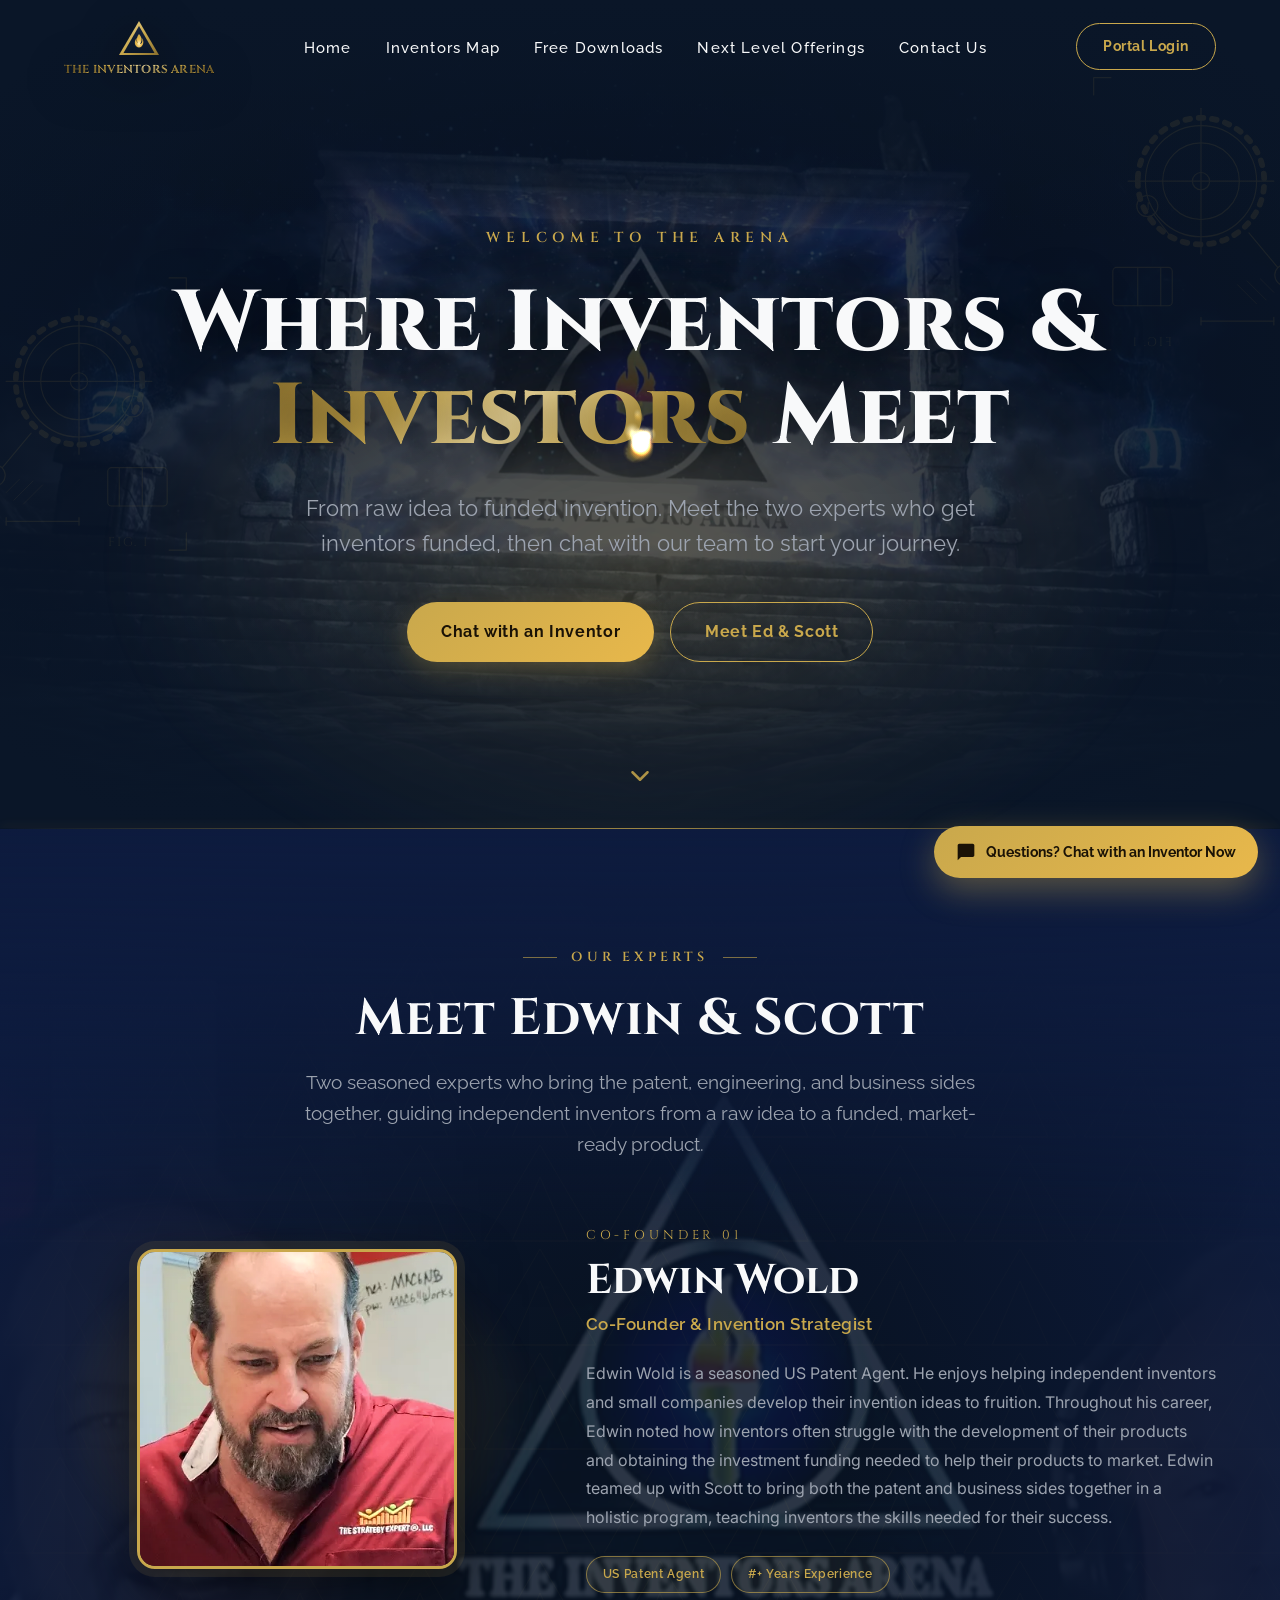
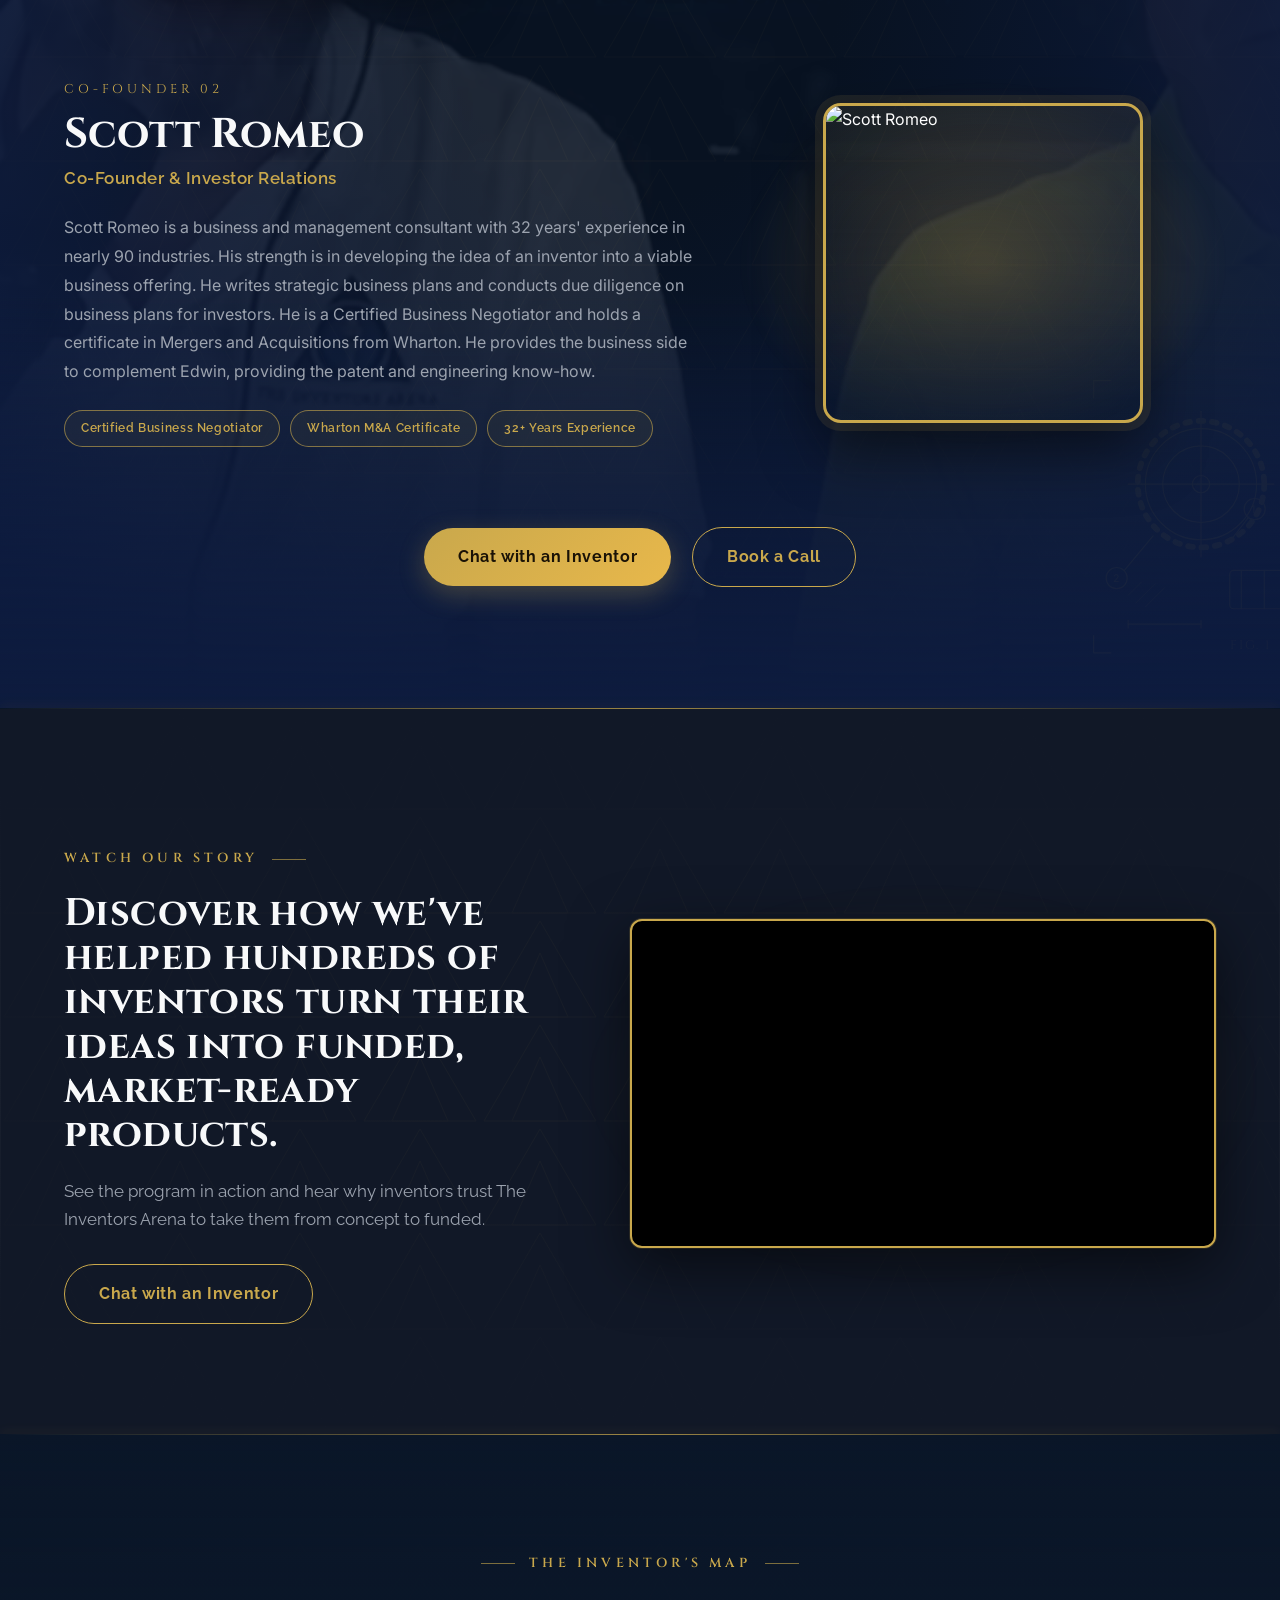
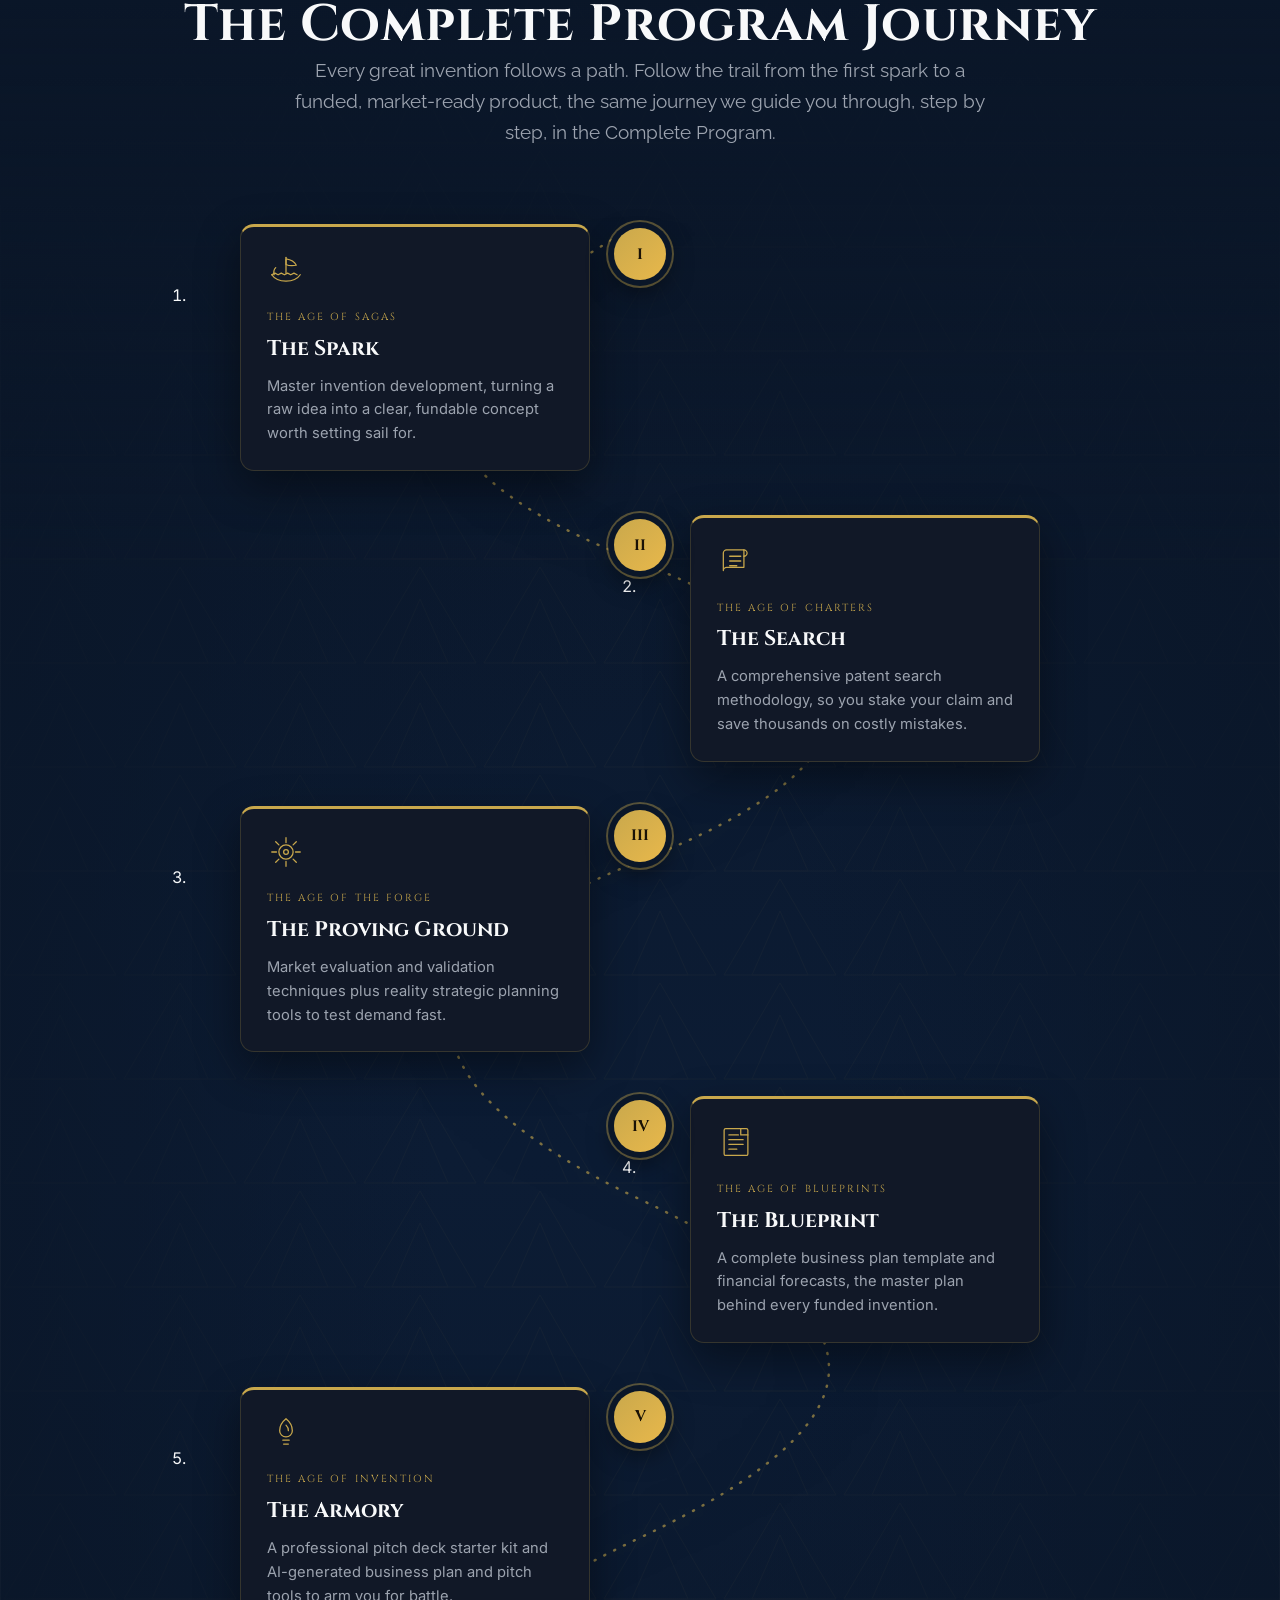
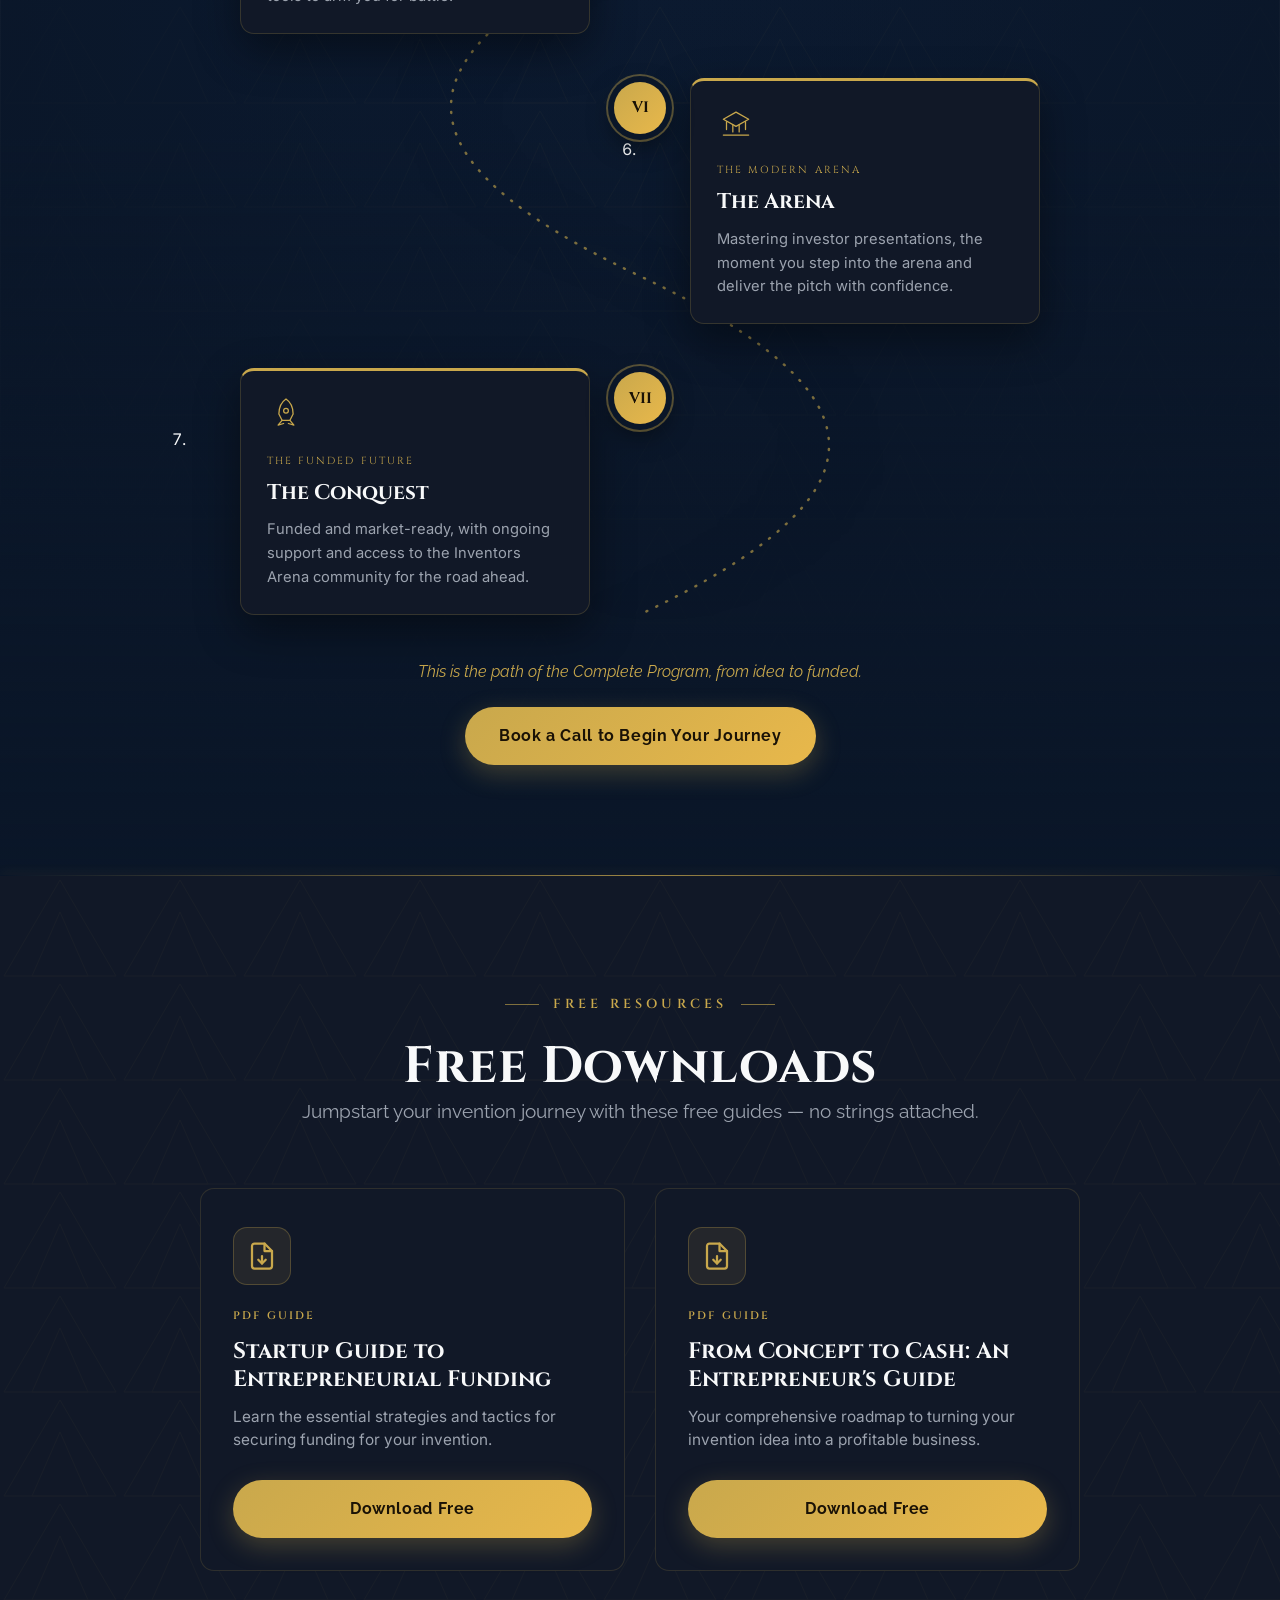
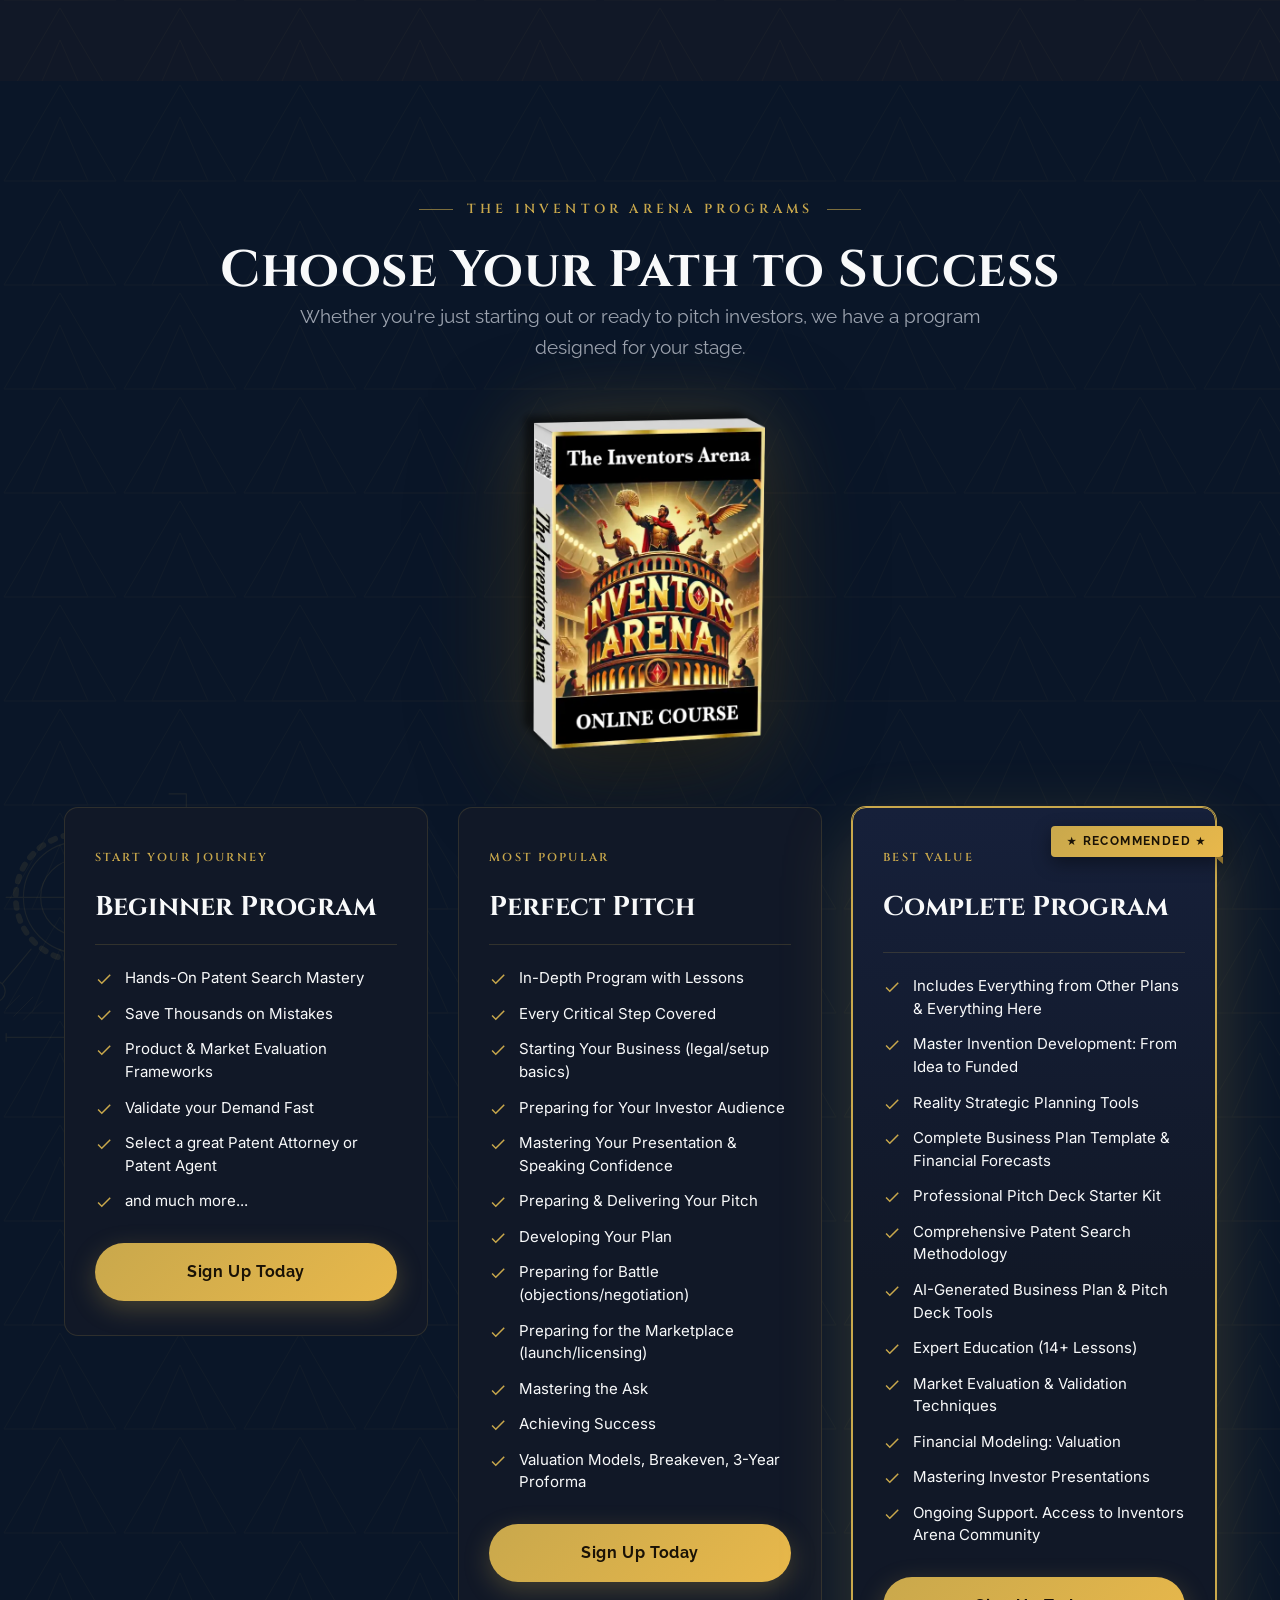
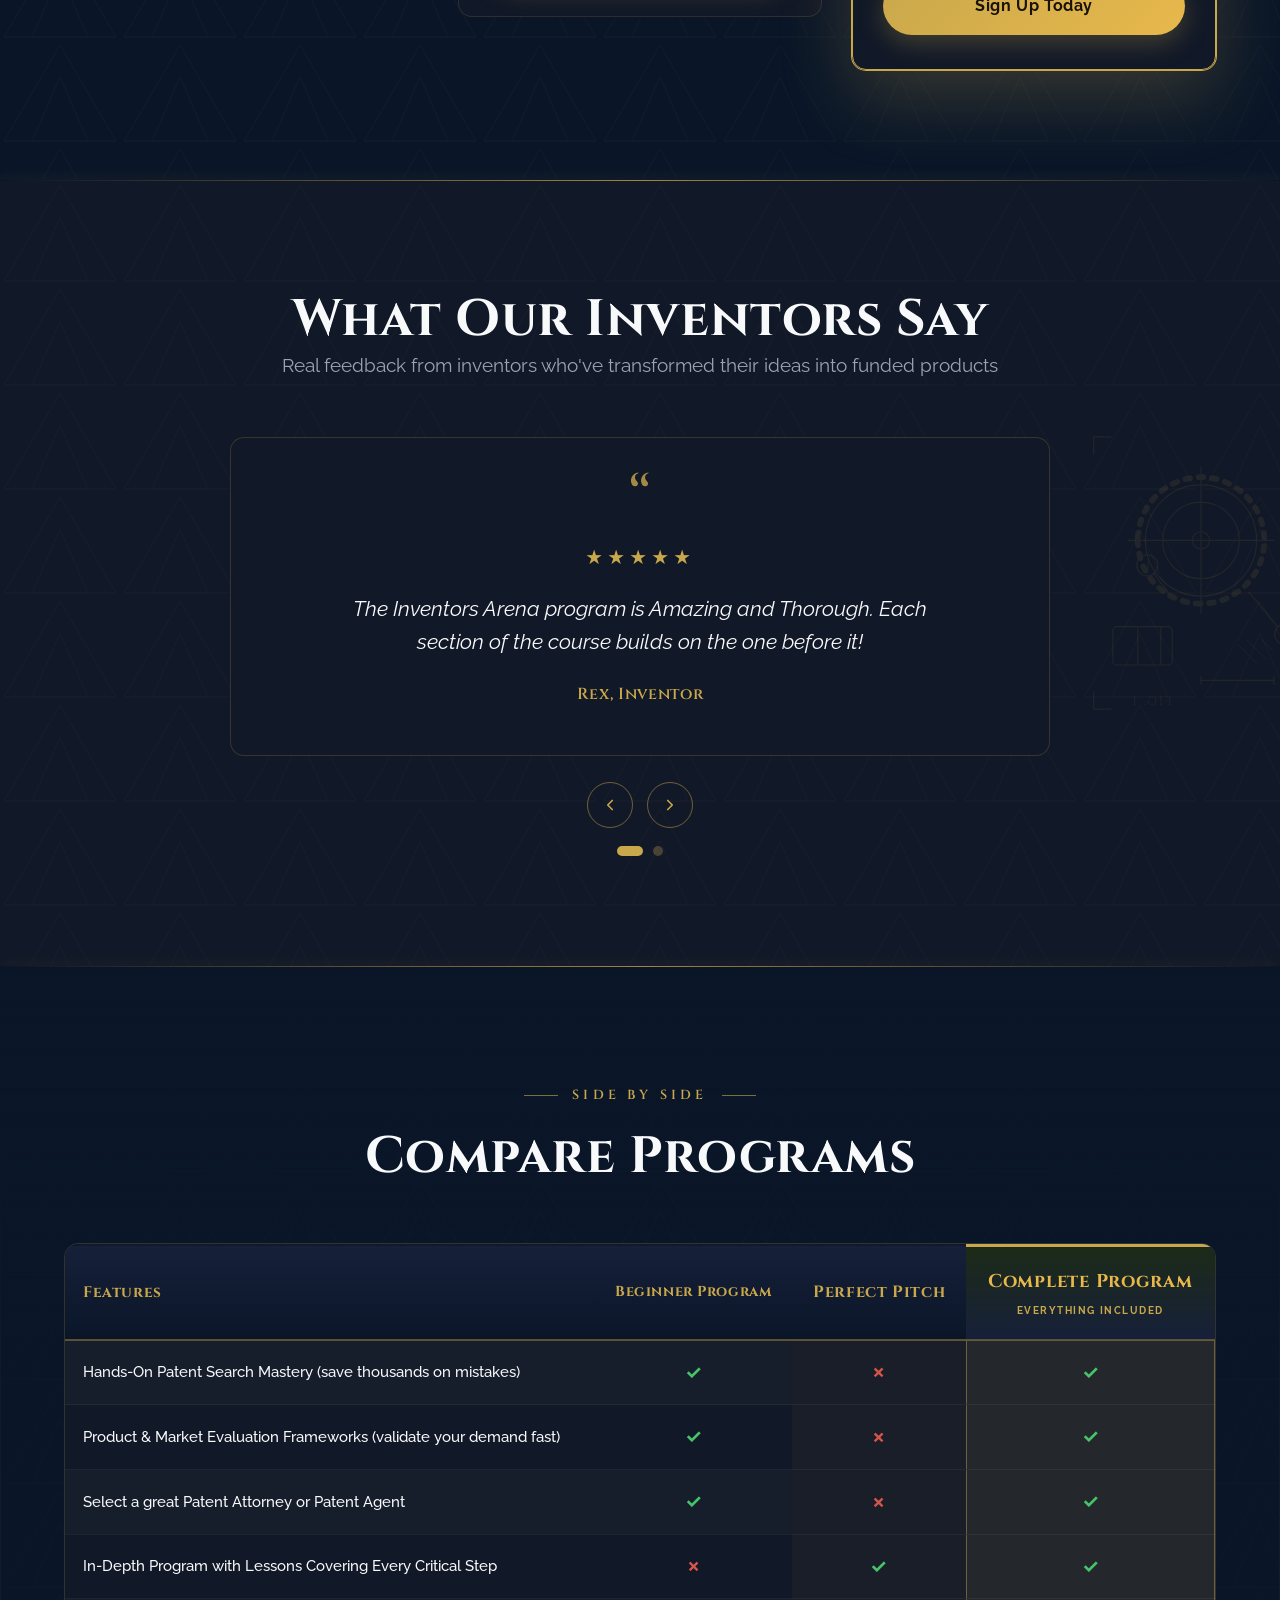
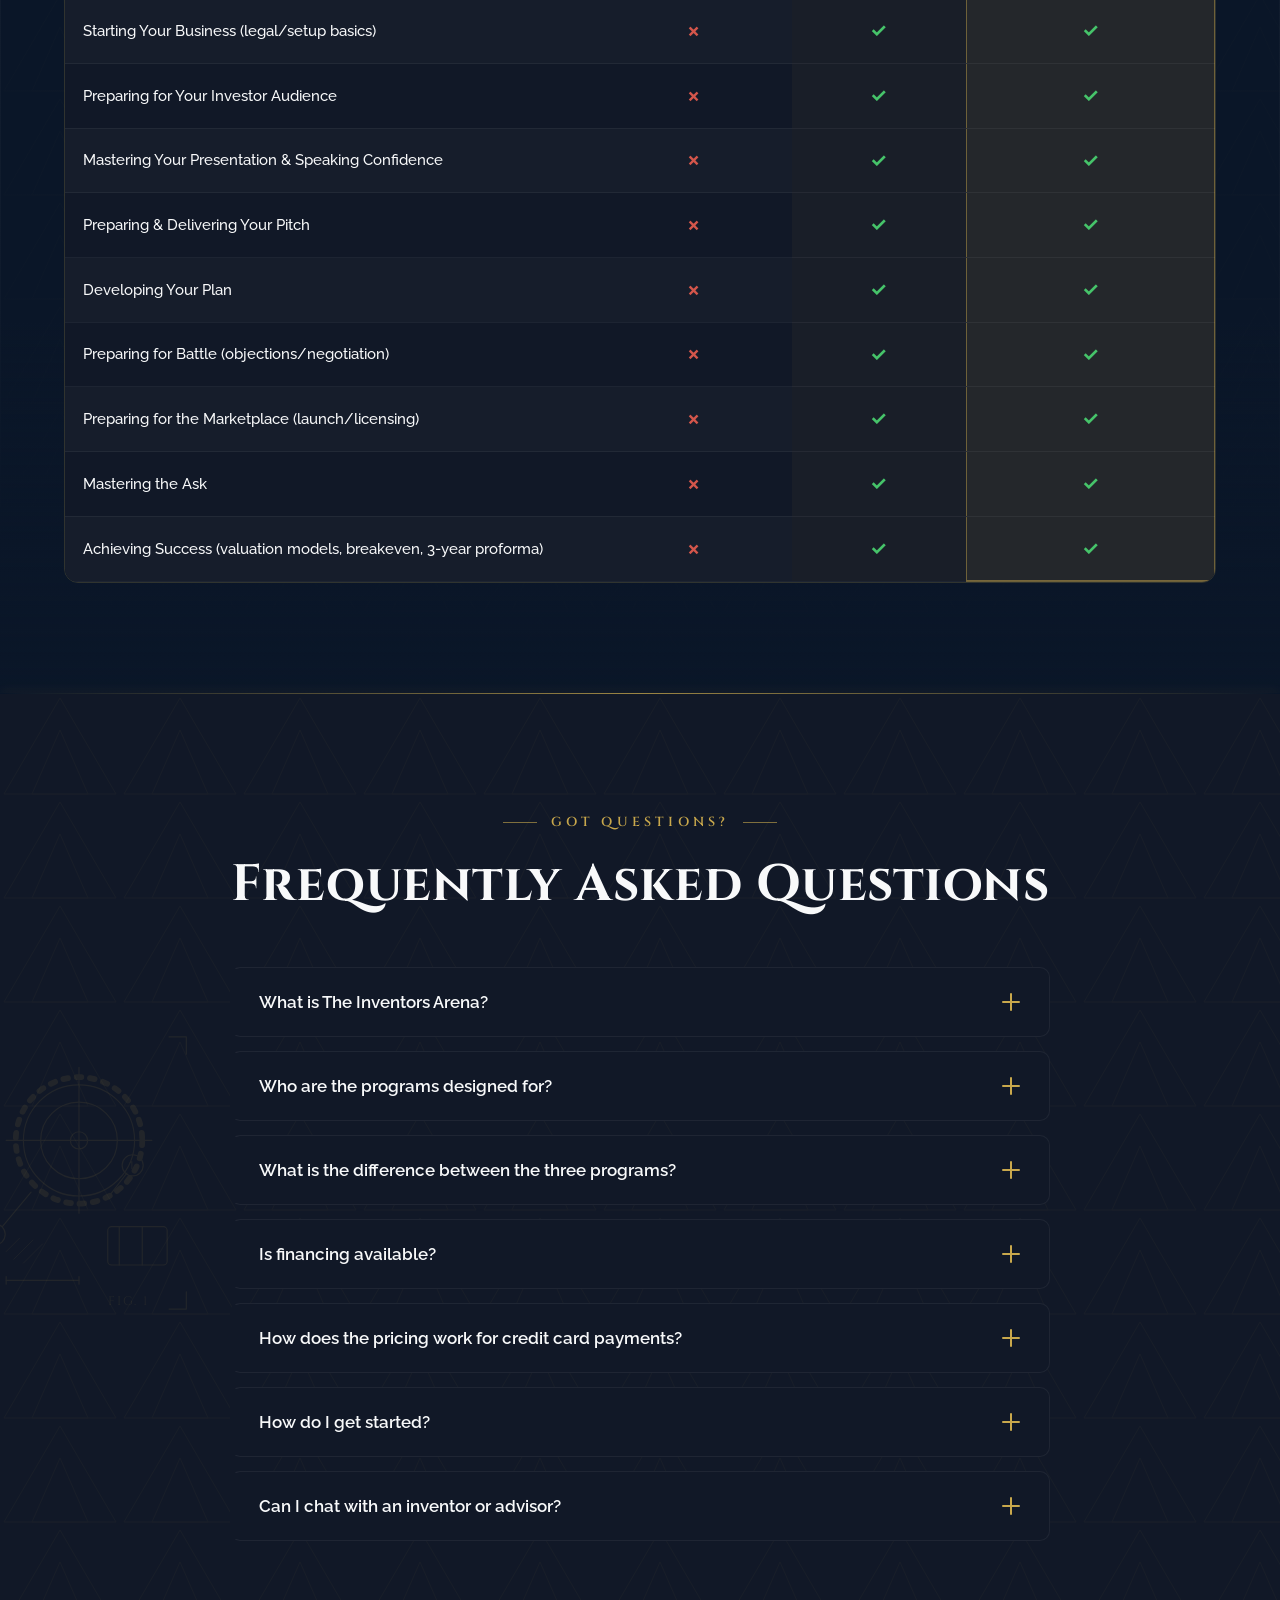
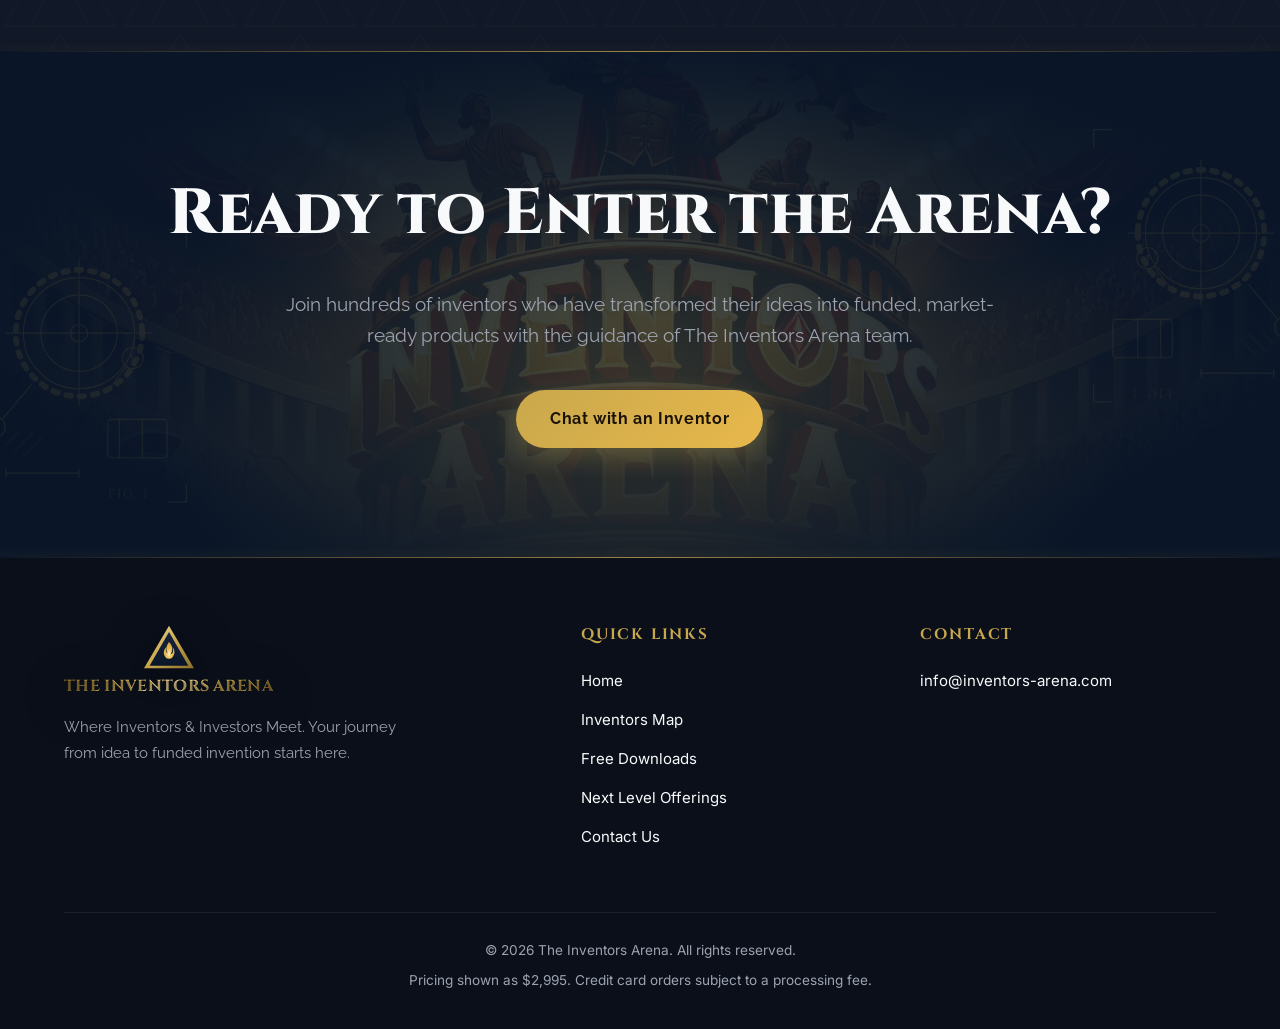
==== index.html @ ec10fd67 "Add programs course box, founder photos, arena art backgrounds; uniform Sign Up buttons - Uniform "S" ====
<!DOCTYPE html>
<html lang="en">
<head>
  <meta charset="UTF-8" />
  <meta name="viewport" content="width=device-width, initial-scale=1.0" />
  <title>The Inventors Arena | Where Inventors &amp; Investors Meet</title>
  <meta name="description" content="The Inventors Arena is the premier platform connecting inventors with investors. Expert guidance from a US Patent Agent and a seasoned business strategist, from raw idea to funded, market-ready product." />

  <!-- Fonts -->
  <link rel="preconnect" href="https://fonts.googleapis.com" />
  <link rel="preconnect" href="https://fonts.gstatic.com" crossorigin />
  <link href="https://fonts.googleapis.com/css2?family=Cinzel:wght@400;500;600;700;800;900&family=Raleway:ital,wght@0,300;0,400;0,500;0,600;0,700;1,400;1,500&family=Inter:wght@300;400;500;600;700&display=swap" rel="stylesheet" />

  <style>
    /* ============================================================
       DESIGN TOKENS
    ============================================================ */
    :root {
      --navy:        #0A1628;
      --charcoal:    #111827;
      --gold:        #C9A84C;
      --amber:       #E8B84B;
      --white:       #F8F9FA;
      --silver:      #9CA3AF;
      --crimson:     #7B1D1D;
      --footer-bg:   #0A0F1A;

      --gold-rgb: 201, 168, 76;
      --amber-rgb: 232, 184, 75;
      --gold-grad: linear-gradient(135deg, #8a6f2d 0%, #C9A84C 28%, #F2DC9B 50%, #C9A84C 72%, #8a6f2d 100%);
      --gold-line: linear-gradient(90deg, transparent, rgba(var(--gold-rgb), 0.85), transparent);

      --f-display: 'Cinzel', 'Times New Roman', serif;
      --f-head:    'Raleway', system-ui, sans-serif;
      --f-body:    'Inter', system-ui, sans-serif;

      --maxw: 1200px;
      --radius: 14px;
      --ease: cubic-bezier(0.22, 1, 0.36, 1);
    }

    /* ============================================================
       RESET
    ============================================================ */
    *, *::before, *::after { box-sizing: border-box; margin: 0; padding: 0; }
    html { scroll-behavior: smooth; -webkit-text-size-adjust: 100%; }
    body {
      font-family: var(--f-body);
      background: var(--navy);
      color: var(--white);
      line-height: 1.65;
      overflow-x: hidden;
      -webkit-font-smoothing: antialiased;
    }
    img { max-width: 100%; display: block; }
    a { color: inherit; text-decoration: none; }
    button { font-family: inherit; cursor: pointer; border: none; background: none; }
    ul { list-style: none; }

    /* ============================================================
       FIRE MOUSE TRAIL CANVAS
    ============================================================ */
    #fireCanvas {
      position: fixed; inset: 0; width: 100vw; height: 100vh;
      pointer-events: none; z-index: 9998;
    }

    /* ============================================================
       SHARED UTILITIES
    ============================================================ */
    .wrap { width: 100%; max-width: var(--maxw); margin: 0 auto; padding: 0 24px; }

    .section { position: relative; padding: 110px 0; overflow: hidden; }
    .section--navy     { background: var(--navy); }
    .section--charcoal { background: var(--charcoal); }

    .tri-watermark::before {
      content: "";
      position: absolute; inset: 0;
      background-image: url("data:image/svg+xml,%3Csvg xmlns='http://www.w3.org/2000/svg' width='120' height='104' viewBox='0 0 120 104'%3E%3Cg fill='none' stroke='%23C9A84C' stroke-width='1'%3E%3Cpath d='M60 4 L116 100 L4 100 Z'/%3E%3Cpath d='M60 36 L88 100 L32 100 Z'/%3E%3C/g%3E%3C/svg%3E");
      background-size: 120px 104px;
      opacity: 0.04;
      pointer-events: none;
      z-index: 0;
    }
    .section > .wrap { position: relative; z-index: 1; }

    .gold-rule {
      height: 1px; border: 0; width: 100%;
      background: var(--gold-line);
      box-shadow: 0 0 12px rgba(var(--gold-rgb), 0.5);
      opacity: 0.9;
    }

    .pre-label {
      font-family: var(--f-display);
      text-transform: uppercase;
      letter-spacing: 0.32em;
      color: var(--gold);
      font-weight: 600;
      font-size: 0.82rem;
      display: inline-flex; align-items: center; gap: 14px;
      margin-bottom: 22px;
    }
    .pre-label::before, .pre-label::after {
      content: ""; width: 34px; height: 1px;
      background: rgba(var(--gold-rgb), 0.6);
    }
    .pre-label--left::before { display: none; }

    .section-head { font-family: var(--f-display); color: var(--white); font-weight: 700; line-height: 1.15; letter-spacing: 0.01em; font-size: clamp(2rem, 4.2vw, 3.2rem); }
    .section-sub { font-family: var(--f-head); color: var(--silver); font-weight: 400; font-size: clamp(1rem, 1.6vw, 1.18rem); max-width: 720px; }

    .center { text-align: center; }
    .center .pre-label { justify-content: center; }
    .center .section-sub { margin-left: auto; margin-right: auto; }

    .btn {
      display: inline-flex; align-items: center; justify-content: center; gap: 10px;
      font-family: var(--f-head); font-weight: 700;
      letter-spacing: 0.04em; font-size: 0.98rem;
      padding: 16px 34px; border-radius: 50px;
      transition: transform .3s var(--ease), box-shadow .3s var(--ease), background .3s var(--ease), color .3s var(--ease);
      will-change: transform;
    }
    .btn--gold {
      background: linear-gradient(135deg, var(--gold), var(--amber));
      color: #1a1206;
      box-shadow: 0 8px 26px rgba(var(--gold-rgb), 0.28);
    }
    .btn--gold:hover { transform: translateY(-2px) scale(1.035); box-shadow: 0 12px 40px rgba(var(--amber-rgb), 0.55); }
    .btn--outline { background: transparent; color: var(--gold); border: 1.5px solid var(--gold); }
    .btn--outline:hover { background: var(--gold); color: #1a1206; box-shadow: 0 10px 30px rgba(var(--gold-rgb), 0.35); }

    /* ============================================================
       3D BADGE LOGO
    ============================================================ */
    @keyframes flameFlicker {
      0%, 100% { opacity: 0.86; transform: translateY(0) scale(1); }
      45%      { opacity: 1;    transform: translateY(-0.5px) scale(1.04); }
      70%      { opacity: 0.92; transform: translateY(0.3px) scale(0.98); }
    }
    .badge { display: inline-flex; flex-direction: column; align-items: center; gap: 6px; filter: drop-shadow(0 10px 22px rgba(0,0,0,0.55)); }
    .badge svg { display: block; }
    .badge .flame { transform-origin: center bottom; animation: flameFlicker 2s ease-in-out infinite; }
    .badge-text {
      font-family: var(--f-display); font-weight: 700;
      letter-spacing: 0.02em; line-height: 1;
      background: var(--gold-grad);
      -webkit-background-clip: text; background-clip: text;
      -webkit-text-fill-color: transparent; color: transparent;
      text-shadow: 0 1px 0 rgba(0,0,0,0.3);
    }
    .badge--nav .badge-text { font-size: 0.72rem; }
    .badge--lg .badge-text { font-size: 1rem; }

    /* ============================================================
       NAVIGATION
    ============================================================ */
    .nav {
      position: fixed; top: 0; left: 0; right: 0; z-index: 1000;
      transition: background .4s var(--ease), border-color .4s var(--ease), box-shadow .4s var(--ease), padding .4s var(--ease);
      background: transparent; border-bottom: 1px solid transparent;
      padding: 18px 0;
    }
    .nav.scrolled {
      background: rgba(10, 22, 40, 0.92);
      backdrop-filter: blur(10px);
      border-bottom: 1px solid rgba(var(--gold-rgb), 0.45);
      box-shadow: 0 8px 30px rgba(0,0,0,0.4);
      padding: 10px 0;
    }
    .nav-inner { display: flex; align-items: center; justify-content: space-between; gap: 20px; }
    .nav-logo { flex-shrink: 0; }

    .nav-links { display: flex; align-items: center; gap: 34px; }
    .nav-links a {
      position: relative; font-family: var(--f-head); font-weight: 500;
      letter-spacing: 0.08em; font-size: 0.92rem; color: var(--white);
      padding: 4px 0; transition: color .25s var(--ease);
    }
    .nav-links a::after {
      content: ""; position: absolute; left: 0; bottom: -2px; height: 2px; width: 0;
      background: linear-gradient(90deg, var(--gold), var(--amber));
      transition: width .3s var(--ease);
    }
    .nav-links a:hover { color: var(--amber); }
    .nav-links a:hover::after { width: 100%; }

    .nav-cta { flex-shrink: 0; }
    .nav-cta .btn { padding: 11px 26px; font-size: 0.88rem; }

    .hamburger { display: none; flex-direction: column; gap: 6px; padding: 8px; }
    .hamburger span { width: 28px; height: 2px; background: var(--gold); border-radius: 2px; transition: transform .35s var(--ease), opacity .25s var(--ease); }

    .mobile-nav {
      position: fixed; inset: 0; z-index: 1100;
      background: linear-gradient(160deg, var(--navy), #060d18);
      display: flex; flex-direction: column; align-items: center; justify-content: center; gap: 30px;
      opacity: 0; visibility: hidden; transform: scale(1.04);
      transition: opacity .4s var(--ease), transform .4s var(--ease), visibility .4s;
    }
    .mobile-nav.open { opacity: 1; visibility: visible; transform: scale(1); }
    .mobile-nav a { font-family: var(--f-display); font-size: 1.5rem; color: var(--white); letter-spacing: 0.06em; transition: color .25s; }
    .mobile-nav a:hover { color: var(--gold); }
    .mobile-nav .btn { margin-top: 10px; }
    .mobile-close { position: absolute; top: 24px; right: 26px; font-size: 2.2rem; color: var(--gold); line-height: 1; }

    /* ============================================================
       HERO
    ============================================================ */
    .hero {
      min-height: 92vh; display: flex; align-items: center; justify-content: center;
      text-align: center; position: relative; padding: 150px 0 90px;
      background: var(--navy);
    }
    .hero::after {
      content: ""; position: absolute; left: 50%; bottom: -10%; transform: translateX(-50%);
      width: 1100px; height: 700px; pointer-events: none; z-index: 0;
      background: radial-gradient(ellipse at center, rgba(var(--amber-rgb), 0.16), rgba(var(--gold-rgb), 0.06) 40%, transparent 70%);
      filter: blur(8px);
    }
    .hero .wrap { position: relative; z-index: 2; }
    .hero-pre { font-family: var(--f-display); text-transform: uppercase; letter-spacing: 0.4em; color: var(--gold); font-weight: 600; font-size: 0.9rem; margin-bottom: 28px; }
    .hero h1 {
      font-family: var(--f-display); font-weight: 800; color: var(--white);
      font-size: clamp(2.6rem, 7vw, 5.4rem); line-height: 1.08; letter-spacing: 0.01em;
      margin-bottom: 26px; text-shadow: 0 4px 40px rgba(0,0,0,0.5);
    }
    .hero h1 .accent { background: var(--gold-grad); -webkit-background-clip: text; background-clip: text; -webkit-text-fill-color: transparent; }
    .hero-sub { font-family: var(--f-head); color: var(--silver); font-weight: 400; font-size: clamp(1.05rem, 2vw, 1.35rem); max-width: 680px; margin: 0 auto 40px; }
    .hero-cta-row { display: flex; gap: 16px; justify-content: center; flex-wrap: wrap; }
    .scroll-ind { position: absolute; left: 50%; bottom: 30px; transform: translateX(-50%); color: var(--gold); z-index: 2; }
    @keyframes bounceDown { 0%,100%{ transform: translate(-50%,0);} 50%{ transform: translate(-50%, 12px);} }
    .scroll-ind { animation: bounceDown 2.2s ease-in-out infinite; }
    .scroll-ind svg { width: 30px; height: 30px; opacity: 0.85; }

    /* ============================================================
       FOUNDERS  (FOCAL POINT: editorial spotlight rows)
    ============================================================ */
    .founders-intro { max-width: 760px; margin: 0 auto; }

    .founder {
      display: grid; grid-template-columns: 0.85fr 1.15fr; gap: 56px; align-items: center;
      margin-top: 86px;
    }
    .founder:first-of-type { margin-top: 64px; }
    .founder.reverse { grid-template-columns: 1.15fr 0.85fr; }
    .founder.reverse .founder-media { order: 2; }

    .founder-media { position: relative; display: flex; justify-content: center; }
    .founder-media::after {
      content: ""; position: absolute; inset: -10% -6%;
      background: radial-gradient(ellipse at center, rgba(var(--amber-rgb),0.22), transparent 66%);
      z-index: 0; filter: blur(6px);
    }
    .photo-ring {
      position: relative; z-index: 1; width: 320px; max-width: 78vw; aspect-ratio: 1;
      border-radius: 18px; overflow: hidden;
      border: 3px solid var(--gold);
      box-shadow: 0 0 0 8px rgba(var(--gold-rgb),0.10), 0 24px 60px rgba(0,0,0,0.55);
    }
    /* Light editorial grade on the REAL photo: does not alter likeness */
    .photo-ring img {
      width: 100%; height: 100%; object-fit: cover; display: block;
      filter: contrast(1.06) saturate(0.92) brightness(1.02);
    }
    /* Edwin's source photo is square with a second person in the lower-left; zoom to frame Edwin */
    .photo-ring--edwin img { transform: scale(1.5); transform-origin: 64% 32%; }
    .photo-ring::after {
      content: ""; position: absolute; inset: 0; pointer-events: none;
      background: linear-gradient(180deg, rgba(201,168,76,0.10), transparent 40%, rgba(10,22,40,0.34));
      mix-blend-mode: soft-light;
    }
    /* Monogram fallback (Edwin until real photo supplied) */
    .photo-ring.mono {
      display: flex; align-items: center; justify-content: center;
      background: radial-gradient(circle at 50% 35%, #17233b, #0b1422 70%);
    }
    .photo-ring.mono span {
      font-family: var(--f-display); font-weight: 700; font-size: 5.2rem;
      background: var(--gold-grad); -webkit-background-clip: text; background-clip: text; -webkit-text-fill-color: transparent;
    }

    .founder-num { font-family: var(--f-display); font-size: 0.8rem; letter-spacing: 0.3em; color: var(--gold); text-transform: uppercase; margin-bottom: 12px; }
    .founder-name { font-family: var(--f-display); font-weight: 700; color: var(--white); font-size: clamp(1.9rem, 3.4vw, 2.6rem); line-height: 1.1; }
    .founder-title { font-family: var(--f-head); color: var(--gold); font-weight: 600; letter-spacing: 0.03em; font-size: 1.05rem; margin: 8px 0 20px; }
    .founder-bio { font-family: var(--f-body); color: var(--silver); font-size: 1rem; line-height: 1.8; }
    .badge-pills { display: flex; flex-wrap: wrap; gap: 10px; margin: 24px 0 0; }
    .pill {
      font-family: var(--f-head); font-size: 0.78rem; font-weight: 600; letter-spacing: 0.05em;
      color: var(--gold); border: 1px solid rgba(var(--gold-rgb), 0.6);
      padding: 7px 16px; border-radius: 50px; background: rgba(var(--gold-rgb), 0.06);
    }
    .founders-cta { text-align: center; margin-top: 80px; }
    .founders-cta .btn { margin: 0 8px 12px; }

    /* ============================================================
       WATCH OUR STORY  (redesigned: split layout)
    ============================================================ */
    .story-grid { display: grid; grid-template-columns: 1fr 1.15fr; gap: 56px; align-items: center; margin-top: 24px; }
    .story-copy .section-head { font-size: clamp(1.7rem, 3vw, 2.4rem); }
    .story-copy p { color: var(--silver); font-family: var(--f-head); margin: 20px 0 30px; font-size: 1.08rem; }

    .video-frame {
      position: relative; z-index: 1; border-radius: 12px; overflow: hidden;
      border: 2px solid var(--gold);
      box-shadow: 0 18px 60px rgba(0,0,0,0.55), 0 0 0 1px rgba(var(--gold-rgb),0.2);
      aspect-ratio: 16 / 9; background: #000;
    }
    .video-frame iframe { width: 100%; height: 100%; display: block; border: 0; }
    .video-glow { position: relative; }
    .video-glow::before {
      content: ""; position: absolute; inset: -8%;
      background: radial-gradient(ellipse at center, rgba(var(--amber-rgb), 0.15), transparent 68%);
      filter: blur(20px); z-index: 0; pointer-events: none;
    }

    /* ============================================================
       PROGRAMS
    ============================================================ */
    .course-box { display: block; width: clamp(190px, 24vw, 250px); margin: 40px auto 0; filter: drop-shadow(0 26px 50px rgba(0,0,0,0.55)) drop-shadow(0 0 34px rgba(var(--gold-rgb),0.28)); animation: boxFloat 5.5s ease-in-out infinite; }
    @keyframes boxFloat { 0%,100% { transform: translateY(0) rotate(-0.4deg); } 50% { transform: translateY(-12px) rotate(0.4deg); } }
    .programs-grid { display: grid; grid-template-columns: repeat(3, 1fr); gap: 30px; margin-top: 56px; align-items: start; }
    .program-card {
      position: relative; background: var(--charcoal); border-radius: var(--radius);
      border: 1px solid rgba(var(--gold-rgb), 0.16); padding: 40px 30px 34px;
      display: flex; flex-direction: column;
      transition: transform .4s var(--ease), box-shadow .4s var(--ease), border-color .4s var(--ease);
    }
    .program-card:hover { transform: translateY(-8px); border-color: rgba(var(--gold-rgb), 0.5); box-shadow: 0 26px 60px rgba(0,0,0,0.5); }
    .program-card.featured {
      border-color: var(--gold);
      box-shadow: 0 0 0 1px var(--gold), 0 26px 72px rgba(var(--gold-rgb), 0.24);
      background: linear-gradient(180deg, #16203a, var(--charcoal) 55%);
      transform: translateY(-12px) scale(1.025); z-index: 2;
    }
    .program-card.featured:hover { transform: translateY(-18px) scale(1.025); }
    @media (max-width: 960px) { .program-card.featured, .program-card.featured:hover { transform: none; } }

    .card-badge { font-family: var(--f-display); font-size: 0.72rem; letter-spacing: 0.2em; text-transform: uppercase; color: var(--gold); font-weight: 600; margin-bottom: 18px; }
    .program-name { font-family: var(--f-display); font-weight: 700; color: var(--white); font-size: 1.7rem; margin-bottom: 14px; }
    .program-price { font-family: var(--f-display); color: var(--white); font-size: 2.6rem; font-weight: 700; line-height: 1; }
    .program-price .cur { font-size: 1.3rem; vertical-align: super; color: var(--gold); }
    .finance-note { font-family: var(--f-body); color: var(--silver); font-size: 0.85rem; margin-top: 6px; margin-bottom: 24px; }
    .feat-divider { height: 1px; background: rgba(var(--gold-rgb), 0.18); margin: 0 0 22px; }
    .feat-list { display: flex; flex-direction: column; gap: 13px; margin-bottom: 30px; flex: 1; }
    .feat-list li { display: flex; gap: 12px; align-items: flex-start; font-size: 0.94rem; color: var(--white); line-height: 1.5; }
    .feat-list li svg { width: 18px; height: 18px; flex-shrink: 0; margin-top: 3px; fill: var(--gold); }
    .program-card .btn { width: 100%; }

    /* Free Downloads */
    .dl-grid { display: grid; grid-template-columns: repeat(2, 1fr); gap: 30px; margin-top: 60px; max-width: 880px; margin-left: auto; margin-right: auto; align-items: stretch; }
    .dl-card {
      position: relative; background: var(--charcoal); border-radius: var(--radius);
      border: 1px solid rgba(var(--gold-rgb), 0.16); padding: 38px 32px 32px;
      display: flex; flex-direction: column; text-align: left;
      transition: transform .4s var(--ease), box-shadow .4s var(--ease), border-color .4s var(--ease);
    }
    .dl-card:hover { transform: translateY(-8px); border-color: rgba(var(--gold-rgb), 0.5); box-shadow: 0 26px 60px rgba(0,0,0,0.5); }
    .dl-icon {
      width: 58px; height: 58px; border-radius: 14px; margin-bottom: 22px;
      display: flex; align-items: center; justify-content: center;
      background: rgba(var(--gold-rgb), 0.1); border: 1px solid rgba(var(--gold-rgb), 0.28);
    }
    .dl-icon svg { width: 30px; height: 30px; stroke: var(--gold); fill: none; }
    .dl-tag { font-family: var(--f-display); font-size: 0.68rem; letter-spacing: 0.2em; text-transform: uppercase; color: var(--gold); font-weight: 600; margin-bottom: 12px; }
    .dl-title { font-family: var(--f-display); font-weight: 700; color: var(--white); font-size: 1.4rem; line-height: 1.25; margin-bottom: 12px; }
    .dl-desc { font-family: var(--f-body); color: var(--silver); font-size: 0.96rem; line-height: 1.55; margin-bottom: 28px; flex: 1; }
    .dl-card .btn { width: 100%; }
    @media (max-width: 720px) { .dl-grid { grid-template-columns: 1fr; } }

    .ribbon {
      position: absolute; top: 18px; right: -8px; z-index: 3;
      background: linear-gradient(135deg, var(--gold), var(--amber));
      color: #1a1206; font-family: var(--f-head); font-weight: 700; font-size: 0.72rem;
      letter-spacing: 0.12em; padding: 6px 16px; border-radius: 4px;
      box-shadow: 0 6px 18px rgba(0,0,0,0.4);
    }
    .ribbon::after { content: ""; position: absolute; right: 0; bottom: -7px; border-width: 0 8px 7px 0; border-style: solid; border-color: transparent #8a6f2d transparent transparent; }

    .chat-callout {
      position: fixed; right: 22px; bottom: 22px; z-index: 900;
      display: inline-flex; align-items: center; gap: 10px;
      background: linear-gradient(135deg, var(--gold), var(--amber)); color: #1a1206;
      font-family: var(--f-head); font-weight: 700; font-size: 0.9rem;
      padding: 14px 22px; border-radius: 50px; box-shadow: 0 12px 34px rgba(var(--gold-rgb),0.4);
      transition: transform .3s var(--ease), box-shadow .3s var(--ease);
    }
    .chat-callout:hover { transform: translateY(-3px) scale(1.03); box-shadow: 0 16px 44px rgba(var(--amber-rgb),0.55); }
    .chat-callout svg { width: 20px; height: 20px; fill: #1a1206; }

    /* ============================================================
       TESTIMONIALS CAROUSEL
    ============================================================ */
    .carousel { position: relative; max-width: 820px; margin: 56px auto 0; }
    .carousel-track { position: relative; min-height: 280px; }
    .testi-card {
      position: absolute; inset: 0; opacity: 0; visibility: hidden;
      transform: translateY(14px); transition: opacity .6s var(--ease), transform .6s var(--ease);
      background: var(--charcoal); border: 1px solid rgba(var(--gold-rgb),0.2);
      border-radius: var(--radius); padding: 48px 50px; text-align: center;
      display: flex; flex-direction: column; align-items: center; justify-content: center;
    }
    .testi-card.active { opacity: 1; visibility: visible; transform: translateY(0); position: relative; }
    .testi-quote-mark { font-family: var(--f-display); font-size: 4.5rem; line-height: 0.6; color: var(--gold); opacity: 0.8; margin-bottom: 14px; }
    .testi-stars { color: var(--gold); letter-spacing: 4px; font-size: 1.1rem; margin-bottom: 20px; }
    .testi-text { font-family: var(--f-head); font-style: italic; color: var(--white); font-size: 1.3rem; line-height: 1.6; max-width: 620px; margin-bottom: 22px; }
    .testi-name { font-family: var(--f-display); color: var(--gold); font-weight: 600; letter-spacing: 0.04em; }

    .carousel-arrows { display: flex; justify-content: center; gap: 14px; margin-top: 26px; }
    .c-arrow { width: 46px; height: 46px; border-radius: 50%; border: 1px solid rgba(var(--gold-rgb),0.5); color: var(--gold); display: inline-flex; align-items: center; justify-content: center; transition: all .25s var(--ease); }
    .c-arrow:hover { background: var(--gold); color: #1a1206; }
    .c-arrow svg { width: 18px; height: 18px; }
    .carousel-dots { display: flex; gap: 10px; justify-content: center; margin-top: 18px; }
    .carousel-dots button { width: 10px; height: 10px; border-radius: 50%; background: rgba(var(--gold-rgb),0.3); transition: all .25s var(--ease); }
    .carousel-dots button.active { background: var(--gold); width: 26px; border-radius: 6px; }

    /* ============================================================
       COMPARISON TABLE
    ============================================================ */
    .table-wrap { margin-top: 56px; overflow-x: auto; border-radius: var(--radius); border: 1px solid rgba(var(--gold-rgb),0.2); }
    table.compare { width: 100%; border-collapse: collapse; min-width: 720px; background: var(--charcoal); }
    table.compare thead th {
      position: sticky; top: 0; z-index: 2;
      background: linear-gradient(180deg, #16203a, var(--navy));
      font-family: var(--f-display); color: var(--gold); font-weight: 700;
      padding: 20px 18px; text-align: center; font-size: 0.95rem; letter-spacing: 0.04em;
      border-bottom: 2px solid rgba(var(--gold-rgb),0.4);
    }
    table.compare thead th:first-child { text-align: left; }
    table.compare tbody td { padding: 16px 18px; text-align: center; font-size: 0.92rem; border-bottom: 1px solid rgba(255,255,255,0.05); }
    table.compare tbody td:first-child { text-align: left; color: var(--white); font-weight: 500; font-family: var(--f-head); }
    table.compare tbody tr:nth-child(odd) td { background: rgba(255,255,255,0.018); }
    table.compare tbody tr:hover td { background: rgba(var(--gold-rgb), 0.06); }
    .check, .yes { color: #46c46a; font-size: 1.2rem; font-weight: 700; }
    .dash, .no  { color: #d4564b; font-size: 1.08rem; font-weight: 700; }

    /* Column emphasis steps up 1 -> 2 -> 3 (Beginner < Perfect Pitch < Complete) */
    table.compare thead th:nth-child(2) { font-size: 0.9rem; }
    table.compare thead th:nth-child(3) { font-size: 1.02rem; }
    table.compare thead th:nth-child(4) { font-size: 1.16rem; color: var(--amber); border-top: 3px solid var(--gold); }
    .col-tag { display: block; font-family: var(--f-head); font-size: 0.6rem; letter-spacing: 0.16em; color: var(--gold); margin-top: 5px; text-transform: uppercase; font-weight: 700; }
    /* placed after striping/hover so source-order wins the specificity tie */
    table.compare tbody tr td:nth-child(3) { background: rgba(var(--gold-rgb), 0.045); }
    table.compare tbody tr td:nth-child(4) {
      background: rgba(var(--gold-rgb), 0.10);
      border-left: 1px solid rgba(var(--gold-rgb), 0.45);
      border-right: 1px solid rgba(var(--gold-rgb), 0.45);
    }
    table.compare tbody tr:hover td:nth-child(4) { background: rgba(var(--gold-rgb), 0.16); }
    table.compare thead th:nth-child(4) { background: linear-gradient(180deg, #1c2a17, #16203a); }
    table.compare tbody tr:last-child td:nth-child(4) { border-bottom: 2px solid rgba(var(--gold-rgb), 0.5); }

    /* ============================================================
       FAQ ACCORDION
    ============================================================ */
    .faq-list { max-width: 820px; margin: 52px auto 0; display: flex; flex-direction: column; gap: 14px; }
    .faq-item { background: var(--charcoal); border: 1px solid rgba(255,255,255,0.06); border-left: 3px solid transparent; border-radius: 10px; overflow: hidden; transition: border-color .35s var(--ease), background .35s var(--ease); }
    .faq-item.open { border-left-color: var(--gold); background: #141d30; }
    .faq-q { width: 100%; text-align: left; display: flex; align-items: center; justify-content: space-between; gap: 18px; padding: 22px 26px; font-family: var(--f-head); font-weight: 600; font-size: 1.06rem; color: var(--white); }
    .faq-icon { flex-shrink: 0; width: 24px; height: 24px; position: relative; }
    .faq-icon::before, .faq-icon::after { content: ""; position: absolute; background: var(--gold); border-radius: 2px; }
    .faq-icon::before { top: 11px; left: 3px; width: 18px; height: 2px; }
    .faq-icon::after  { left: 11px; top: 3px; width: 2px; height: 18px; transition: transform .35s var(--ease); }
    .faq-item.open .faq-icon::after { transform: scaleY(0); }
    .faq-a { max-height: 0; overflow: hidden; transition: max-height .4s var(--ease); }
    .faq-a-inner { padding: 0 26px 24px; color: var(--silver); font-family: var(--f-body); font-size: 0.98rem; line-height: 1.75; }

    /* ============================================================
       FINAL CTA
    ============================================================ */
    .final-cta { text-align: center; position: relative; }
    .final-cta::after {
      content: ""; position: absolute; left: 50%; bottom: -30%; transform: translateX(-50%);
      width: 1000px; height: 640px; pointer-events: none; z-index: 0;
      background: radial-gradient(ellipse at center, rgba(var(--amber-rgb),0.18), rgba(var(--gold-rgb),0.06) 42%, transparent 70%);
    }
    .final-cta .wrap { position: relative; z-index: 2; }
    .final-cta h2 { font-family: var(--f-display); color: var(--white); font-weight: 800; font-size: clamp(2.2rem, 5vw, 4rem); margin-bottom: 22px; }

    /* ============================================================
       FOOTER
    ============================================================ */
    .footer { background: var(--footer-bg); padding: 64px 0 30px; position: relative; }
    .footer-grid { display: grid; grid-template-columns: 1.6fr 1fr 1fr; gap: 44px; }
    .footer-tag { font-family: var(--f-head); color: var(--silver); font-size: 0.96rem; line-height: 1.7; margin-top: 20px; max-width: 340px; }
    .footer h4 { font-family: var(--f-display); color: var(--gold); font-size: 0.95rem; letter-spacing: 0.12em; text-transform: uppercase; margin-bottom: 20px; }
    .footer-links li { margin-bottom: 12px; }
    .footer-links a, .footer-contact a { font-family: var(--f-body); color: var(--white); font-size: 0.94rem; transition: color .25s; }
    .footer-links a:hover, .footer-contact a:hover { color: var(--gold); }
    .footer-bottom { margin-top: 50px; padding-top: 26px; border-top: 1px solid rgba(255,255,255,0.07); text-align: center; }
    .footer-bottom p { color: var(--silver); font-size: 0.85rem; margin-bottom: 8px; }
    .footer-fine { color: #6b7280; font-size: 0.78rem; }

    /* ============================================================
       DECORATIONS: PATENT BLUEPRINT MOTIFS + INSPIRING IMAGERY
    ============================================================ */
    .deco { position: absolute; z-index: 0; pointer-events: none; }
    .bp { width: 230px; height: auto; color: var(--gold); opacity: 0.09; }
    .bp svg, .bp { display: block; }
    .bp use { color: var(--gold); }
    .bp.silver { color: var(--silver); opacity: 0.07; }
    .deco-left   { left: -36px; }
    .deco-right  { right: -36px; }
    .deco-top    { top: 70px; }
    .deco-mid    { top: 50%; transform: translateY(-50%); }
    .deco-mid-r  { top: 50%; transform: translateY(-50%) scaleX(-1); }
    .deco-bottom { bottom: 48px; }
    .deco-flip   { transform: scaleX(-1); }

    /* Inspiring stock photos tucked into genuine blank space (wide screens only) */
    .deco-photo {
      position: absolute; z-index: 0; pointer-events: none;
      width: 184px; aspect-ratio: 3 / 4; border-radius: 12px; overflow: hidden;
      border: 2px solid rgba(var(--gold-rgb), 0.55);
      box-shadow: 0 20px 55px rgba(0,0,0,0.55);
    }
    .deco-photo img { width: 100%; height: 100%; object-fit: cover; filter: saturate(0.9) contrast(1.06) brightness(0.9); }
    .deco-photo::after { content: ""; position: absolute; inset: 0; background: linear-gradient(180deg, rgba(201,168,76,0.10), transparent 35%, rgba(10,22,40,0.55)); }

    /* Faded inspiring backdrop behind the final CTA */
    .cta-bgphoto { position: absolute; inset: 0; z-index: 0; overflow: hidden; }
    .cta-bgphoto img { width: 100%; height: 100%; object-fit: cover; opacity: 0.12; filter: grayscale(0.25) contrast(1.1); }
    .cta-bgphoto::after { content: ""; position: absolute; inset: 0; background: radial-gradient(ellipse at center, rgba(10,22,40,0.4), var(--navy) 75%); }

    /* Subtle photos that blend into the section background (all sections except founders) */
    .bg-photo { position: absolute; inset: 0; z-index: 0; overflow: hidden; pointer-events: none; --sec-bg: #0A1628; }
    .bg-photo img { width: 100%; height: 100%; object-fit: cover; opacity: 0.16; filter: grayscale(0.25) contrast(1.05) brightness(0.85); }
    .bg-photo.r img { object-position: right center; }
    .bg-photo.l img { object-position: left center; }
    /* On-brand arena art reads richer than the faded stock treatment */
    .hero .bg-photo img { opacity: 0.34; object-position: center 40%; filter: grayscale(0.06) contrast(1.04) brightness(0.62); }
    .cta-bgphoto--arena img { opacity: 0.30; filter: grayscale(0.06) contrast(1.05) brightness(0.8); }
    .bg-photo::after {
      content: ""; position: absolute; inset: 0;
      background:
        linear-gradient(180deg, var(--sec-bg), transparent 28%, transparent 72%, var(--sec-bg)),
        radial-gradient(ellipse at center, transparent 22%, var(--sec-bg) 90%);
    }

    @media (max-width: 1100px) { .bp { display: none; } }
    @media (max-width: 1480px) { .deco-photo { display: none; } } /* avoid overlap on laptops */

    /* ============================================================
       INVENTOR'S MAP / JOURNEY ROADMAP
    ============================================================ */
    .roadmap { background: linear-gradient(180deg, #0A1628, #0c1c34 50%, #0A1628); }
    .trail { position: relative; max-width: 900px; margin: 76px auto 0; }
    .trail-path { position: absolute; inset: 0; width: 100%; height: 100%; z-index: 0; pointer-events: none; overflow: visible; }
    .trail-path path { fill: none; stroke: rgba(var(--gold-rgb), 0.6); stroke-width: 2.5; stroke-dasharray: 1 10; stroke-linecap: round; vector-effect: non-scaling-stroke; filter: drop-shadow(0 0 6px rgba(var(--gold-rgb), 0.5)); }
    .trail-list { position: relative; z-index: 1; }
    .trail-list::before { content: ""; display: none; }
    .stop { position: relative; width: 50%; padding: 0 50px; margin-bottom: 44px; box-sizing: border-box; }
    .stop:nth-child(odd)  { left: 0; }
    .stop:nth-child(even) { left: 50%; }
    .stop-marker {
      position: absolute; top: 4px; width: 52px; height: 52px; border-radius: 50%; z-index: 2;
      display: flex; align-items: center; justify-content: center;
      font-family: var(--f-display); font-weight: 700; font-size: 0.95rem; color: #1a1206;
      background: linear-gradient(135deg, var(--gold), var(--amber));
      box-shadow: 0 0 0 6px var(--navy), 0 0 0 8px rgba(var(--gold-rgb), 0.4), 0 10px 26px rgba(0,0,0,0.55);
    }
    .stop:nth-child(odd)  .stop-marker { right: -26px; }
    .stop:nth-child(even) .stop-marker { left: -26px; }
    .stop-card {
      background: var(--charcoal); border: 1px solid rgba(var(--gold-rgb), 0.2);
      border-top: 3px solid var(--gold); border-radius: 14px; padding: 24px 26px;
      box-shadow: 0 16px 44px rgba(0,0,0,0.42); transition: transform .4s var(--ease), border-color .4s var(--ease);
    }
    .stop-card:hover { transform: translateY(-5px); border-color: rgba(var(--gold-rgb), 0.55); }
    .stop-icon { width: 38px; height: 38px; color: var(--gold); margin-bottom: 12px; }
    .stop-era { display: block; font-family: var(--f-display); font-size: 0.64rem; letter-spacing: 0.2em; text-transform: uppercase; color: var(--gold); margin-bottom: 6px; }
    .stop-card h3 { font-family: var(--f-display); color: var(--white); font-size: 1.32rem; margin-bottom: 8px; }
    .stop-card p { color: var(--silver); font-size: 0.92rem; line-height: 1.62; }
    .trail-end { text-align: center; margin-top: 14px; }
    .trail-note { font-family: var(--f-head); font-style: italic; color: var(--gold); margin-bottom: 22px; }

    @media (max-width: 760px) {
      .trail-path { display: none; }
      .trail-list::before { display: block; position: absolute; left: 26px; top: 8px; bottom: 8px; width: 0; border-left: 2px dashed rgba(var(--gold-rgb), 0.5); }
      .stop, .stop:nth-child(odd), .stop:nth-child(even) { width: 100%; left: 0; padding: 0 0 0 72px; }
      .stop .stop-marker, .stop:nth-child(odd) .stop-marker, .stop:nth-child(even) .stop-marker { left: 0; right: auto; width: 46px; height: 46px; }
    }

    /* ============================================================
       SCROLL REVEAL
    ============================================================ */
    .reveal { opacity: 0; transform: translateY(30px); transition: opacity .8s var(--ease), transform .8s var(--ease); }
    .reveal.in { opacity: 1; transform: translateY(0); }
    @media (prefers-reduced-motion: reduce) {
      .reveal { opacity: 1; transform: none; }
      *, *::before, *::after { animation-duration: .001ms !important; animation-iteration-count: 1 !important; }
      html { scroll-behavior: auto; }
      #fireCanvas { display: none; }
    }

    /* ============================================================
       RESPONSIVE
    ============================================================ */
    @media (max-width: 960px) {
      .nav-links, .nav-cta { display: none; }
      .hamburger { display: flex; }
      .founder, .founder.reverse { grid-template-columns: 1fr; gap: 32px; text-align: center; }
      .founder.reverse .founder-media { order: 0; }
      .badge-pills { justify-content: center; }
      .story-grid { grid-template-columns: 1fr; gap: 32px; }
      .programs-grid { grid-template-columns: 1fr; max-width: 460px; margin-left: auto; margin-right: auto; }
      .footer-grid { grid-template-columns: 1fr; gap: 36px; }
      .section { padding: 80px 0; }
    }
    @media (max-width: 560px) {
      .wrap { padding: 0 18px; }
      .chat-callout { right: 14px; bottom: 14px; padding: 12px 18px; font-size: 0.82rem; }
      .testi-card { padding: 36px 24px; }
      .testi-text { font-size: 1.1rem; }
    }
  </style>
</head>
<body>

  <!-- Fire mouse trail -->
  <canvas id="fireCanvas"></canvas>

  <!-- Reusable patent / blueprint figure (decorative) -->
  <svg width="0" height="0" style="position:absolute" aria-hidden="true" focusable="false">
    <symbol id="bp-fig" viewBox="0 0 240 300">
      <g fill="none" stroke="currentColor" stroke-width="1.2" stroke-linecap="round">
        <!-- sheet corner ticks -->
        <path d="M8 8 H26 M8 8 V26 M232 8 H214 M232 8 V26 M8 292 H26 M8 292 V274 M232 292 H214 M232 292 V274"/>
        <!-- gear / mechanism -->
        <circle cx="120" cy="116" r="66" stroke-width="6" stroke-dasharray="5 9"/>
        <circle cx="120" cy="116" r="58"/>
        <circle cx="120" cy="116" r="40"/>
        <circle cx="120" cy="116" r="9"/>
        <line x1="120" y1="40" x2="120" y2="192"/>
        <line x1="44" y1="116" x2="196" y2="116"/>
        <!-- exploded part with leader -->
        <rect x="150" y="206" width="62" height="40" rx="4"/>
        <line x1="162" y1="206" x2="162" y2="246"/>
        <line x1="186" y1="206" x2="186" y2="246"/>
        <line x1="150" y1="176" x2="170" y2="150"/>
        <circle cx="176" cy="142" r="11"/>
        <line x1="70" y1="170" x2="40" y2="206"/>
        <circle cx="32" cy="214" r="11"/>
        <!-- dimension line -->
        <line x1="44" y1="262" x2="120" y2="262"/>
        <path d="M44 258 L44 266 M120 258 L120 266"/>
        <!-- hatching -->
        <g stroke-width="0.7">
          <line x1="44" y1="232" x2="58" y2="218"/>
          <line x1="52" y1="240" x2="72" y2="220"/>
          <line x1="62" y1="244" x2="82" y2="224"/>
        </g>
      </g>
      <text x="172" y="146" font-family="Inter, sans-serif" font-size="11" fill="currentColor">1</text>
      <text x="28" y="218" font-family="Inter, sans-serif" font-size="11" fill="currentColor">2</text>
      <text x="150" y="288" font-family="Cinzel, serif" font-size="13" letter-spacing="2" fill="currentColor">FIG. 1</text>
    </symbol>
  </svg>

  <!-- ============================ NAV ============================ -->
  <nav class="nav" id="nav">
    <div class="wrap nav-inner">
      <a href="#home" class="nav-logo" aria-label="The Inventors Arena home">
        <span class="badge badge--nav">
          <svg width="46" height="40" viewBox="0 0 46 40" role="img" aria-label="The Inventors Arena badge">
            <defs>
              <linearGradient id="triEdge" x1="0" y1="0" x2="1" y2="1">
                <stop offset="0" stop-color="#F2DC9B"/><stop offset="0.5" stop-color="#C9A84C"/><stop offset="1" stop-color="#8a6f2d"/>
              </linearGradient>
              <radialGradient id="flameG" cx="0.5" cy="0.7" r="0.7">
                <stop offset="0" stop-color="#FFF3C4"/><stop offset="0.45" stop-color="#E8B84B"/><stop offset="1" stop-color="#C9A84C"/>
              </radialGradient>
              <linearGradient id="triFace" x1="0" y1="0" x2="0" y2="1">
                <stop offset="0" stop-color="#16233d"/><stop offset="1" stop-color="#0A1628"/>
              </linearGradient>
            </defs>
            <path d="M23 3 L43 37 L3 37 Z" fill="url(#triEdge)"/>
            <path d="M23 8 L38.5 35 L7.5 35 Z" fill="url(#triFace)"/>
            <g class="flame">
              <path d="M23 16 C26 19 26.5 23 24 26 C26.5 25.5 27 22 25.5 20 C28 22 28 26 25.5 28.5 C24.3 29.7 21.7 29.7 20.5 28.5 C18 26 18.5 22 21 20 C20 22 20.5 24.5 22 25 C20 22.5 21 18.5 23 16 Z" fill="url(#flameG)"/>
            </g>
          </svg>
          <span class="badge-text">THE INVENTORS ARENA</span>
        </span>
      </a>

      <ul class="nav-links">
        <li><a href="#home">Home</a></li>
        <li><a href="#inventors-map">Inventors Map</a></li>
        <li><a href="#free-downloads">Free Downloads</a></li>
        <li><a href="#next-level">Next Level Offerings</a></li>
        <li><a href="#contact">Contact Us</a></li>
      </ul>

      <div class="nav-cta">
        <a class="btn btn--outline" href="https://courses.milesoft.app/login" target="_blank" rel="noopener">Portal Login</a>
      </div>

      <button class="hamburger" id="hamburger" aria-label="Open menu" aria-expanded="false">
        <span></span><span></span><span></span>
      </button>
    </div>
  </nav>

  <div class="mobile-nav" id="mobileNav">
    <button class="mobile-close" id="mobileClose" aria-label="Close menu">&times;</button>
    <a href="#home">Home</a>
    <a href="#inventors-map">Inventors Map</a>
    <a href="#free-downloads">Free Downloads</a>
    <a href="#next-level">Next Level Offerings</a>
    <a href="#contact">Contact Us</a>
    <a class="btn btn--outline" href="https://courses.milesoft.app/login" target="_blank" rel="noopener">Portal Login</a>
  </div>

  <!-- ============================ HERO ============================ -->
  <header class="hero" id="home">
    <span class="bg-photo"><img alt="" aria-hidden="true" src="img/arena-gateway.png" /></span>
    <span class="deco bp deco-left deco-mid"><svg viewBox="0 0 240 300" style="width:100%"><use href="#bp-fig"/></svg></span>
    <span class="deco bp deco-right deco-top deco-flip"><svg viewBox="0 0 240 300" style="width:100%"><use href="#bp-fig"/></svg></span>
    <div class="wrap">
      <p class="hero-pre">Welcome to the Arena</p>
      <h1>Where Inventors &amp; <span class="accent">Investors</span> Meet</h1>
      <p class="hero-sub">From raw idea to funded invention. Meet the two experts who get inventors funded, then chat with our team to start your journey.</p>
      <div class="hero-cta-row">
        <a class="btn btn--gold" href="#contact">Chat with an Inventor</a>
        <a class="btn btn--outline" href="#founders">Meet Ed &amp; Scott</a>
      </div>
    </div>
    <a href="#founders" class="scroll-ind" aria-label="Scroll down">
      <svg viewBox="0 0 24 24" fill="none" stroke="currentColor" stroke-width="2" stroke-linecap="round" stroke-linejoin="round"><polyline points="6 9 12 15 18 9"></polyline></svg>
    </a>
  </header>

  <hr class="gold-rule" />

  <!-- ============== FOUNDERS: FOCAL POINT ============== -->
  <section class="section section--navy tri-watermark" id="founders">
    <span class="bg-photo" style="--sec-bg:#0d1b3e"><img loading="lazy" alt="" aria-hidden="true" src="img/ed-scott-podcast.png" /></span>
    <span class="deco bp silver deco-right deco-bottom" style="opacity:.045"><svg viewBox="0 0 240 300" style="width:100%"><use href="#bp-fig"/></svg></span>
    <div class="wrap">
      <div class="center founders-intro reveal">
        <span class="pre-label">Our Experts</span>
        <h2 class="section-head">Meet Edwin &amp; Scott</h2>
        <p class="section-sub" style="margin-top:18px;">Two seasoned experts who bring the patent, engineering, and business sides together, guiding independent inventors from a raw idea to a funded, market-ready product.</p>
      </div>

      <!-- Edwin -->
      <article class="founder reveal">
        <div class="founder-media">
          <div class="photo-ring photo-ring--edwin">
            <img loading="lazy" src="img/edwin.png" alt="Edwin Wold" width="320" height="320" />
          </div>
        </div>
        <div class="founder-body">
          <p class="founder-num">Co-Founder 01</p>
          <h3 class="founder-name">Edwin Wold</h3>
          <p class="founder-title">Co-Founder &amp; Invention Strategist</p>
          <p class="founder-bio">Edwin Wold is a seasoned US Patent Agent. He enjoys helping independent inventors and small companies develop their invention ideas to fruition. Throughout his career, Edwin noted how inventors often struggle with the development of their products and obtaining the investment funding needed to help their products to market. Edwin teamed up with Scott to bring both the patent and business sides together in a holistic program, teaching inventors the skills needed for their success.</p>
          <div class="badge-pills">
            <span class="pill">US Patent Agent</span>
            <span class="pill">#+ Years Experience</span>
          </div>
        </div>
      </article>

      <!-- Scott -->
      <article class="founder reverse reveal">
        <div class="founder-media">
          <div class="photo-ring">
            <img loading="lazy" src="https://d2xsxph8kpxj0f.cloudfront.net/310519663179695645/LqFNLLr2N3jd2qnpQcq32S/pasted_file_RliOQq_image_7fc97980.png" alt="Scott Romeo" width="320" height="320" />
          </div>
        </div>
        <div class="founder-body">
          <p class="founder-num">Co-Founder 02</p>
          <h3 class="founder-name">Scott Romeo</h3>
          <p class="founder-title">Co-Founder &amp; Investor Relations</p>
          <p class="founder-bio">Scott Romeo is a business and management consultant with 32 years' experience in nearly 90 industries. His strength is in developing the idea of an inventor into a viable business offering. He writes strategic business plans and conducts due diligence on business plans for investors. He is a Certified Business Negotiator and holds a certificate in Mergers and Acquisitions from Wharton. He provides the business side to complement Edwin, providing the patent and engineering know-how.</p>
          <div class="badge-pills">
            <span class="pill">Certified Business Negotiator</span>
            <span class="pill">Wharton M&amp;A Certificate</span>
            <span class="pill">32+ Years Experience</span>
          </div>
        </div>
      </article>

      <div class="founders-cta reveal">
        <a class="btn btn--gold" href="#contact">Chat with an Inventor</a>
        <a class="btn btn--outline" href="#contact">Book a Call</a>
      </div>
    </div>
  </section>

  <hr class="gold-rule" />

  <!-- ============== WATCH OUR STORY (redesigned split) ============== -->
  <section class="section section--charcoal tri-watermark" id="watch-story">
    <span class="bg-photo l" style="--sec-bg:#111827"><img loading="lazy" alt="" aria-hidden="true" src="https://images.unsplash.com/photo-1581091226825-a6a2a5aee158?auto=format&fit=crop&w=1600&q=70" onerror="this.onerror=null;this.src='https://loremflickr.com/1600/900/invention,workshop'" /></span>
    <div class="wrap">
      <div class="story-grid">
        <div class="story-copy reveal">
          <span class="pre-label pre-label--left">Watch Our Story</span>
          <h2 class="section-head">Discover how we've helped hundreds of inventors turn their ideas into funded, market-ready products.</h2>
          <p>See the program in action and hear why inventors trust The Inventors Arena to take them from concept to funded.</p>
          <a class="btn btn--outline" href="#contact">Chat with an Inventor</a>
        </div>
        <div class="video-glow reveal">
          <div class="video-frame">
            <iframe src="https://www.youtube.com/embed/aEVoUCcw-4o" title="The Inventors Arena story" loading="lazy" allow="accelerometer; autoplay; clipboard-write; encrypted-media; gyroscope; picture-in-picture; web-share" allowfullscreen></iframe>
          </div>
        </div>
      </div>
    </div>
  </section>

  <hr class="gold-rule" />

  <!-- ===================== INVENTOR'S MAP / ROADMAP ===================== -->
  <section class="section roadmap tri-watermark" id="inventors-map">
    <span class="bg-photo r"><img loading="lazy" alt="" aria-hidden="true" src="https://images.unsplash.com/photo-1502920917128-1aa500764cbd?auto=format&fit=crop&w=1600&q=70" onerror="this.onerror=null;this.src='https://loremflickr.com/1600/900/trail,mountains'" /></span>
    <div class="wrap center reveal">
      <span class="pre-label">The Inventor's Map</span>
      <h2 class="section-head">The Complete Program Journey</h2>
      <p class="section-sub">Every great invention follows a path. Follow the trail from the first spark to a funded, market-ready product, the same journey we guide you through, step by step, in the Complete Program.</p>
    </div>
    <div class="wrap">
      <div class="trail">
        <svg class="trail-path" viewBox="0 0 100 1000" preserveAspectRatio="none" aria-hidden="true"><path d="M50 0 C 22 70 22 120 50 170 S 78 270 50 320 S 22 430 50 490 S 78 600 50 660 S 22 770 50 830 S 78 940 50 1000"/></svg>
        <ol class="trail-list">
        <!-- I -->
        <li class="stop reveal">
          <span class="stop-marker">I</span>
          <div class="stop-card">
            <svg class="stop-icon" viewBox="0 0 48 48" fill="none" stroke="currentColor" stroke-width="1.6" stroke-linecap="round" stroke-linejoin="round"><path d="M6 30c4 6 10 8 18 8s14-2 18-8"/><path d="M6 30l4-2 4 2 4-2 4 2 4-2 4 2 4-2 4 2"/><path d="M24 28V8"/><path d="M24 10c6 1 11 4 13 8-5 1-9 1-13-1z"/><path d="M9 30c-1-4 0-7 2-9"/></svg>
            <span class="stop-era">The Age of Sagas</span>
            <h3>The Spark</h3>
            <p>Master invention development, turning a raw idea into a clear, fundable concept worth setting sail for.</p>
          </div>
        </li>
        <!-- II -->
        <li class="stop reveal">
          <span class="stop-marker">II</span>
          <div class="stop-card">
            <svg class="stop-icon" viewBox="0 0 48 48" fill="none" stroke="currentColor" stroke-width="1.6" stroke-linecap="round" stroke-linejoin="round"><path d="M12 10c-2 0-4 2-4 4v22c0-2 2-4 4-4h22V10z"/><path d="M34 10c2 0 4 2 4 4s-2 4-4 4"/><path d="M16 18h14M16 24h14M16 30h9"/></svg>
            <span class="stop-era">The Age of Charters</span>
            <h3>The Search</h3>
            <p>A comprehensive patent search methodology, so you stake your claim and save thousands on costly mistakes.</p>
          </div>
        </li>
        <!-- III -->
        <li class="stop reveal">
          <span class="stop-marker">III</span>
          <div class="stop-card">
            <svg class="stop-icon" viewBox="0 0 48 48" fill="none" stroke="currentColor" stroke-width="1.6" stroke-linecap="round" stroke-linejoin="round"><circle cx="24" cy="24" r="9"/><circle cx="24" cy="24" r="3"/><path d="M24 6v6M24 36v6M6 24h6M36 24h6M11 11l4 4M33 33l4 4M37 11l-4 4M15 33l-4 4"/></svg>
            <span class="stop-era">The Age of the Forge</span>
            <h3>The Proving Ground</h3>
            <p>Market evaluation and validation techniques plus reality strategic planning tools to test demand fast.</p>
          </div>
        </li>
        <!-- IV -->
        <li class="stop reveal">
          <span class="stop-marker">IV</span>
          <div class="stop-card">
            <svg class="stop-icon" viewBox="0 0 48 48" fill="none" stroke="currentColor" stroke-width="1.6" stroke-linecap="round" stroke-linejoin="round"><rect x="9" y="7" width="30" height="34" rx="2"/><path d="M15 15h12M15 21h18M15 27h18M15 33h10"/><path d="M30 7v8h9"/></svg>
            <span class="stop-era">The Age of Blueprints</span>
            <h3>The Blueprint</h3>
            <p>A complete business plan template and financial forecasts, the master plan behind every funded invention.</p>
          </div>
        </li>
        <!-- V -->
        <li class="stop reveal">
          <span class="stop-marker">V</span>
          <div class="stop-card">
            <svg class="stop-icon" viewBox="0 0 48 48" fill="none" stroke="currentColor" stroke-width="1.6" stroke-linecap="round" stroke-linejoin="round"><path d="M24 6c5 4 8 9 8 15a8 8 0 0 1-16 0c0-6 3-11 8-15z"/><path d="M20 33h8M21 38h6"/><path d="M24 14c2 2 3 4 3 7"/></svg>
            <span class="stop-era">The Age of Invention</span>
            <h3>The Armory</h3>
            <p>A professional pitch deck starter kit and AI-generated business plan and pitch tools to arm you for battle.</p>
          </div>
        </li>
        <!-- VI -->
        <li class="stop reveal">
          <span class="stop-marker">VI</span>
          <div class="stop-card">
            <svg class="stop-icon" viewBox="0 0 48 48" fill="none" stroke="currentColor" stroke-width="1.6" stroke-linecap="round" stroke-linejoin="round"><path d="M8 18l16-9 16 9-16 9z"/><path d="M12 21v10M20 25v9M28 25v9M36 21v10"/><path d="M8 38h32"/></svg>
            <span class="stop-era">The Modern Arena</span>
            <h3>The Arena</h3>
            <p>Mastering investor presentations, the moment you step into the arena and deliver the pitch with confidence.</p>
          </div>
        </li>
        <!-- VII -->
        <li class="stop reveal">
          <span class="stop-marker">VII</span>
          <div class="stop-card">
            <svg class="stop-icon" viewBox="0 0 48 48" fill="none" stroke="currentColor" stroke-width="1.6" stroke-linecap="round" stroke-linejoin="round"><path d="M24 5c6 4 9 11 9 19l-4 8H19l-4-8c0-8 3-15 9-19z"/><circle cx="24" cy="20" r="3"/><path d="M19 32l-5 6 7-2M29 32l5 6-7-2"/></svg>
            <span class="stop-era">The Funded Future</span>
            <h3>The Conquest</h3>
            <p>Funded and market-ready, with ongoing support and access to the Inventors Arena community for the road ahead.</p>
          </div>
        </li>
        </ol>
      </div>

      <div class="trail-end reveal">
        <p class="trail-note">This is the path of the Complete Program, from idea to funded.</p>
        <a class="btn btn--gold" href="#contact">Book a Call to Begin Your Journey</a>
      </div>
    </div>
  </section>

  <hr class="gold-rule" />

  <!-- ===================== FREE DOWNLOADS ===================== -->
  <section class="section section--charcoal tri-watermark" id="free-downloads">
    <div class="wrap center reveal">
      <span class="pre-label">Free Resources</span>
      <h2 class="section-head">Free Downloads</h2>
      <p class="section-sub">Jumpstart your invention journey with these free guides &mdash; no strings attached.</p>
    </div>

    <div class="wrap">
      <div class="dl-grid">
        <!-- DOWNLOAD 1 -->
        <article class="dl-card reveal">
          <span class="dl-icon">
            <svg viewBox="0 0 24 24" stroke-width="1.8" stroke-linecap="round" stroke-linejoin="round"><path d="M14 2H6a2 2 0 0 0-2 2v16a2 2 0 0 0 2 2h12a2 2 0 0 0 2-2V8z"/><polyline points="14 2 14 8 20 8"/><line x1="12" y1="18" x2="12" y2="12"/><polyline points="9 15 12 18 15 15"/></svg>
          </span>
          <span class="dl-tag">PDF Guide</span>
          <h3 class="dl-title">Startup Guide to Entrepreneurial Funding</h3>
          <p class="dl-desc">Learn the essential strategies and tactics for securing funding for your invention.</p>
          <!-- TODO: replace href with working PDF link when supplied -->
          <a class="btn btn--gold" href="https://www.inventors-arena.com/images/pdfs/The-Inventors-Arena-Startup-Guide-to-Entrepreneurial-Funding.pdf" target="_blank" rel="noopener" download>Download Free</a>
        </article>

        <!-- DOWNLOAD 2 -->
        <article class="dl-card reveal">
          <span class="dl-icon">
            <svg viewBox="0 0 24 24" stroke-width="1.8" stroke-linecap="round" stroke-linejoin="round"><path d="M14 2H6a2 2 0 0 0-2 2v16a2 2 0 0 0 2 2h12a2 2 0 0 0 2-2V8z"/><polyline points="14 2 14 8 20 8"/><line x1="12" y1="18" x2="12" y2="12"/><polyline points="9 15 12 18 15 15"/></svg>
          </span>
          <span class="dl-tag">PDF Guide</span>
          <h3 class="dl-title">From Concept to Cash: An Entrepreneur's Guide</h3>
          <p class="dl-desc">Your comprehensive roadmap to turning your invention idea into a profitable business.</p>
          <!-- TODO: replace href with working PDF link when supplied -->
          <a class="btn btn--gold" href="https://www.inventors-arena.com/images/pdfs/From-Concept-to-Cash-Entrepreneurs-Guide.pdf" target="_blank" rel="noopener" download>Download Free</a>
        </article>
      </div>
    </div>
  </section>

  <!-- ===================== PROGRAMS ===================== -->
  <section class="section section--navy tri-watermark" id="next-level">
    <span class="deco bp deco-left deco-mid"><svg viewBox="0 0 240 300" style="width:100%"><use href="#bp-fig"/></svg></span>
    <span class="deco deco-photo deco-right deco-mid">
      <img loading="lazy" alt="" aria-hidden="true"
        src="https://images.unsplash.com/photo-1581092160562-40aa08e78837?auto=format&fit=crop&w=500&q=70"
        onerror="this.onerror=null;this.src='https://loremflickr.com/500/667/invention,workshop'" />
    </span>
    <div class="wrap center reveal">
      <span class="pre-label">The Inventor Arena Programs</span>
      <h2 class="section-head">Choose Your Path to Success</h2>
      <p class="section-sub">Whether you're just starting out or ready to pitch investors, we have a program designed for your stage.</p>
      <img class="course-box reveal" src="img/course-box.png" alt="The Inventors Arena Online Course" width="250" height="348" loading="lazy" />
    </div>

    <div class="wrap">
      <div class="programs-grid">
        <!-- CARD 1 -->
        <article class="program-card reveal">
          <span class="card-badge">Start Your Journey</span>
          <h3 class="program-name">Beginner Program</h3>
          <div class="feat-divider"></div>
          <ul class="feat-list">
            <li><svg viewBox="0 0 24 24"><path d="M9 16.2 4.8 12l-1.4 1.4L9 19 21 7l-1.4-1.4z"/></svg>Hands-On Patent Search Mastery</li>
            <li><svg viewBox="0 0 24 24"><path d="M9 16.2 4.8 12l-1.4 1.4L9 19 21 7l-1.4-1.4z"/></svg>Save Thousands on Mistakes</li>
            <li><svg viewBox="0 0 24 24"><path d="M9 16.2 4.8 12l-1.4 1.4L9 19 21 7l-1.4-1.4z"/></svg>Product &amp; Market Evaluation Frameworks</li>
            <li><svg viewBox="0 0 24 24"><path d="M9 16.2 4.8 12l-1.4 1.4L9 19 21 7l-1.4-1.4z"/></svg>Validate your Demand Fast</li>
            <li><svg viewBox="0 0 24 24"><path d="M9 16.2 4.8 12l-1.4 1.4L9 19 21 7l-1.4-1.4z"/></svg>Select a great Patent Attorney or Patent Agent</li>
            <li><svg viewBox="0 0 24 24"><path d="M9 16.2 4.8 12l-1.4 1.4L9 19 21 7l-1.4-1.4z"/></svg>and much more...</li>
          </ul>
          <a class="btn btn--gold" href="https://buy.stripe.com/4gM28r9Lz48L5g5b3Hgbm0n" target="_blank" rel="noopener">Sign Up Today</a>
        </article>

        <!-- CARD 2 -->
        <article class="program-card reveal">
          <span class="card-badge">Most Popular</span>
          <h3 class="program-name">Perfect Pitch</h3>
          <div class="feat-divider"></div>
          <ul class="feat-list">
            <li><svg viewBox="0 0 24 24"><path d="M9 16.2 4.8 12l-1.4 1.4L9 19 21 7l-1.4-1.4z"/></svg>In-Depth Program with Lessons</li>
            <li><svg viewBox="0 0 24 24"><path d="M9 16.2 4.8 12l-1.4 1.4L9 19 21 7l-1.4-1.4z"/></svg>Every Critical Step Covered</li>
            <li><svg viewBox="0 0 24 24"><path d="M9 16.2 4.8 12l-1.4 1.4L9 19 21 7l-1.4-1.4z"/></svg>Starting Your Business (legal/setup basics)</li>
            <li><svg viewBox="0 0 24 24"><path d="M9 16.2 4.8 12l-1.4 1.4L9 19 21 7l-1.4-1.4z"/></svg>Preparing for Your Investor Audience</li>
            <li><svg viewBox="0 0 24 24"><path d="M9 16.2 4.8 12l-1.4 1.4L9 19 21 7l-1.4-1.4z"/></svg>Mastering Your Presentation &amp; Speaking Confidence</li>
            <li><svg viewBox="0 0 24 24"><path d="M9 16.2 4.8 12l-1.4 1.4L9 19 21 7l-1.4-1.4z"/></svg>Preparing &amp; Delivering Your Pitch</li>
            <li><svg viewBox="0 0 24 24"><path d="M9 16.2 4.8 12l-1.4 1.4L9 19 21 7l-1.4-1.4z"/></svg>Developing Your Plan</li>
            <li><svg viewBox="0 0 24 24"><path d="M9 16.2 4.8 12l-1.4 1.4L9 19 21 7l-1.4-1.4z"/></svg>Preparing for Battle (objections/negotiation)</li>
            <li><svg viewBox="0 0 24 24"><path d="M9 16.2 4.8 12l-1.4 1.4L9 19 21 7l-1.4-1.4z"/></svg>Preparing for the Marketplace (launch/licensing)</li>
            <li><svg viewBox="0 0 24 24"><path d="M9 16.2 4.8 12l-1.4 1.4L9 19 21 7l-1.4-1.4z"/></svg>Mastering the Ask</li>
            <li><svg viewBox="0 0 24 24"><path d="M9 16.2 4.8 12l-1.4 1.4L9 19 21 7l-1.4-1.4z"/></svg>Achieving Success</li>
            <li><svg viewBox="0 0 24 24"><path d="M9 16.2 4.8 12l-1.4 1.4L9 19 21 7l-1.4-1.4z"/></svg>Valuation Models, Breakeven, 3-Year Proforma</li>
          </ul>
          <a class="btn btn--gold" href="https://buy.stripe.com/3cI3cv6znax99wlfjXgbm0o" target="_blank" rel="noopener">Sign Up Today</a>
        </article>

        <!-- CARD 3 -->
        <!-- Complete Program Stripe Link: https://buy.stripe.com/14AbJ10aZdJlfUJ6Nrgbm0p -->
        <article class="program-card featured reveal">
          <span class="ribbon">★ RECOMMENDED ★</span>
          <span class="card-badge">Best Value</span>
          <h3 class="program-name">Complete Program</h3>
          <div class="feat-divider" style="margin-top:8px;"></div>
          <ul class="feat-list">
            <li><svg viewBox="0 0 24 24"><path d="M9 16.2 4.8 12l-1.4 1.4L9 19 21 7l-1.4-1.4z"/></svg>Includes Everything from Other Plans &amp; Everything Here</li>
            <li><svg viewBox="0 0 24 24"><path d="M9 16.2 4.8 12l-1.4 1.4L9 19 21 7l-1.4-1.4z"/></svg>Master Invention Development: From Idea to Funded</li>
            <li><svg viewBox="0 0 24 24"><path d="M9 16.2 4.8 12l-1.4 1.4L9 19 21 7l-1.4-1.4z"/></svg>Reality Strategic Planning Tools</li>
            <li><svg viewBox="0 0 24 24"><path d="M9 16.2 4.8 12l-1.4 1.4L9 19 21 7l-1.4-1.4z"/></svg>Complete Business Plan Template &amp; Financial Forecasts</li>
            <li><svg viewBox="0 0 24 24"><path d="M9 16.2 4.8 12l-1.4 1.4L9 19 21 7l-1.4-1.4z"/></svg>Professional Pitch Deck Starter Kit</li>
            <li><svg viewBox="0 0 24 24"><path d="M9 16.2 4.8 12l-1.4 1.4L9 19 21 7l-1.4-1.4z"/></svg>Comprehensive Patent Search Methodology</li>
            <li><svg viewBox="0 0 24 24"><path d="M9 16.2 4.8 12l-1.4 1.4L9 19 21 7l-1.4-1.4z"/></svg>AI-Generated Business Plan &amp; Pitch Deck Tools</li>
            <li><svg viewBox="0 0 24 24"><path d="M9 16.2 4.8 12l-1.4 1.4L9 19 21 7l-1.4-1.4z"/></svg>Expert Education (14+ Lessons)</li>
            <li><svg viewBox="0 0 24 24"><path d="M9 16.2 4.8 12l-1.4 1.4L9 19 21 7l-1.4-1.4z"/></svg>Market Evaluation &amp; Validation Techniques</li>
            <li><svg viewBox="0 0 24 24"><path d="M9 16.2 4.8 12l-1.4 1.4L9 19 21 7l-1.4-1.4z"/></svg>Financial Modeling: Valuation</li>
            <li><svg viewBox="0 0 24 24"><path d="M9 16.2 4.8 12l-1.4 1.4L9 19 21 7l-1.4-1.4z"/></svg>Mastering Investor Presentations</li>
            <li><svg viewBox="0 0 24 24"><path d="M9 16.2 4.8 12l-1.4 1.4L9 19 21 7l-1.4-1.4z"/></svg>Ongoing Support. Access to Inventors Arena Community</li>
          </ul>
          <a class="btn btn--gold" href="https://buy.stripe.com/14AbJ10aZdJlfUJ6Nrgbm0p" target="_blank" rel="noopener">Sign Up Today</a>
        </article>
      </div>
    </div>
  </section>

  <hr class="gold-rule" />

  <!-- ===================== TESTIMONIALS ===================== -->
  <section class="section section--charcoal tri-watermark" id="testimonials">
    <span class="deco deco-photo deco-left deco-mid">
      <img loading="lazy" alt="" aria-hidden="true"
        src="https://images.unsplash.com/photo-1535378620166-273708d44e4c?auto=format&fit=crop&w=500&q=70"
        onerror="this.onerror=null;this.src='https://loremflickr.com/500/667/lightbulb,idea'" />
    </span>
    <span class="deco bp deco-right deco-mid-r"><svg viewBox="0 0 240 300" style="width:100%"><use href="#bp-fig"/></svg></span>
    <div class="wrap center reveal">
      <h2 class="section-head">What Our Inventors Say</h2>
      <p class="section-sub">Real feedback from inventors who've transformed their ideas into funded products</p>

      <div class="carousel" id="carousel">
        <div class="carousel-track">
          <div class="testi-card active">
            <div class="testi-quote-mark">&ldquo;</div>
            <div class="testi-stars">★★★★★</div>
            <p class="testi-text">The Inventors Arena program is Amazing and Thorough. Each section of the course builds on the one before it!</p>
            <p class="testi-name">Rex, Inventor</p>
          </div>
          <div class="testi-card">
            <div class="testi-quote-mark">&ldquo;</div>
            <div class="testi-stars">★★★★★</div>
            <p class="testi-text">These guys really got amazing skills in this field. I'm amazed with the quality of this program.</p>
            <p class="testi-name">Sam Dean, Inventor</p>
          </div>
        </div>
        <div class="carousel-arrows">
          <button class="c-arrow" id="cPrev" aria-label="Previous"><svg viewBox="0 0 24 24" fill="none" stroke="currentColor" stroke-width="2.2" stroke-linecap="round" stroke-linejoin="round"><polyline points="15 18 9 12 15 6"/></svg></button>
          <button class="c-arrow" id="cNext" aria-label="Next"><svg viewBox="0 0 24 24" fill="none" stroke="currentColor" stroke-width="2.2" stroke-linecap="round" stroke-linejoin="round"><polyline points="9 18 15 12 9 6"/></svg></button>
        </div>
        <div class="carousel-dots" id="cDots"></div>
      </div>
    </div>
  </section>

  <hr class="gold-rule" />

  <!-- ===================== COMPARE PROGRAMS ===================== -->
  <section class="section section--navy tri-watermark" id="compare">
    <span class="bg-photo l"><img loading="lazy" alt="" aria-hidden="true" src="https://images.unsplash.com/photo-1518770660439-4636190af475?auto=format&fit=crop&w=1600&q=70" onerror="this.onerror=null;this.src='https://loremflickr.com/1600/900/engineering,gears'" /></span>
    <div class="wrap center reveal">
      <span class="pre-label">Side by Side</span>
      <h2 class="section-head">Compare Programs</h2>
    </div>
    <div class="wrap reveal">
      <div class="table-wrap">
        <table class="compare">
          <thead>
            <tr>
              <th>Features</th>
              <th>Beginner Program</th>
              <th>Perfect Pitch</th>
              <th>Complete Program<span class="col-tag">Everything Included</span></th>
            </tr>
          </thead>
          <tbody>
            <tr><td>Hands-On Patent Search Mastery (save thousands on mistakes)</td><td><span class="check">✓</span></td><td><span class="no">✗</span></td><td><span class="check">✓</span></td></tr>
            <tr><td>Product &amp; Market Evaluation Frameworks (validate your demand fast)</td><td><span class="check">✓</span></td><td><span class="no">✗</span></td><td><span class="check">✓</span></td></tr>
            <tr><td>Select a great Patent Attorney or Patent Agent</td><td><span class="check">✓</span></td><td><span class="no">✗</span></td><td><span class="check">✓</span></td></tr>
            <tr><td>In-Depth Program with Lessons Covering Every Critical Step</td><td><span class="no">✗</span></td><td><span class="check">✓</span></td><td><span class="check">✓</span></td></tr>
            <tr><td>Starting Your Business (legal/setup basics)</td><td><span class="no">✗</span></td><td><span class="check">✓</span></td><td><span class="check">✓</span></td></tr>
            <tr><td>Preparing for Your Investor Audience</td><td><span class="no">✗</span></td><td><span class="check">✓</span></td><td><span class="check">✓</span></td></tr>
            <tr><td>Mastering Your Presentation &amp; Speaking Confidence</td><td><span class="no">✗</span></td><td><span class="check">✓</span></td><td><span class="check">✓</span></td></tr>
            <tr><td>Preparing &amp; Delivering Your Pitch</td><td><span class="no">✗</span></td><td><span class="check">✓</span></td><td><span class="check">✓</span></td></tr>
            <tr><td>Developing Your Plan</td><td><span class="no">✗</span></td><td><span class="check">✓</span></td><td><span class="check">✓</span></td></tr>
            <tr><td>Preparing for Battle (objections/negotiation)</td><td><span class="no">✗</span></td><td><span class="check">✓</span></td><td><span class="check">✓</span></td></tr>
            <tr><td>Preparing for the Marketplace (launch/licensing)</td><td><span class="no">✗</span></td><td><span class="check">✓</span></td><td><span class="check">✓</span></td></tr>
            <tr><td>Mastering the Ask</td><td><span class="no">✗</span></td><td><span class="check">✓</span></td><td><span class="check">✓</span></td></tr>
            <tr><td>Achieving Success (valuation models, breakeven, 3-year proforma)</td><td><span class="no">✗</span></td><td><span class="check">✓</span></td><td><span class="check">✓</span></td></tr>
          </tbody>
        </table>
      </div>
    </div>
  </section>

  <hr class="gold-rule" />

  <!-- ===================== FAQ ===================== -->
  <section class="section section--charcoal tri-watermark" id="faq">
    <span class="deco bp deco-left deco-mid"><svg viewBox="0 0 240 300" style="width:100%"><use href="#bp-fig"/></svg></span>
    <span class="deco deco-photo deco-right deco-mid">
      <img loading="lazy" alt="" aria-hidden="true"
        src="https://images.unsplash.com/photo-1517048676732-d65bc937f952?auto=format&fit=crop&w=500&q=70"
        onerror="this.onerror=null;this.src='https://loremflickr.com/500/667/blueprint,engineering'" />
    </span>
    <div class="wrap center reveal">
      <span class="pre-label">Got Questions?</span>
      <h2 class="section-head">Frequently Asked Questions</h2>
    </div>
    <div class="wrap">
      <div class="faq-list" id="faqList">
        <div class="faq-item reveal">
          <button class="faq-q">What is The Inventors Arena?<span class="faq-icon"></span></button>
          <div class="faq-a"><div class="faq-a-inner">The Inventors Arena is the premier platform connecting inventors with investors. Led by a seasoned US Patent Agent and a veteran business strategist, we guide independent inventors and small companies through every step, from raw idea to funded, market-ready product, combining the patent, engineering, and business sides into one holistic program.</div></div>
        </div>
        <div class="faq-item reveal">
          <button class="faq-q">Who are the programs designed for?<span class="faq-icon"></span></button>
          <div class="faq-a"><div class="faq-a-inner">Our programs are designed for independent inventors, entrepreneurs, and small companies at any stage of their journey, whether you're just starting to develop an idea or you're preparing to pitch investors and bring your product to market.</div></div>
        </div>
        <div class="faq-item reveal">
          <button class="faq-q">What is the difference between the three programs?<span class="faq-icon"></span></button>
          <div class="faq-a"><div class="faq-a-inner">The Beginner Program focuses on the fundamentals: patent search mastery, product and market evaluation, and validating demand. Perfect Pitch is our in-depth program covering every critical step, from starting your business through preparing and delivering your investor pitch. The Complete Program includes everything from the other plans plus complete business plan templates, a professional pitch deck starter kit, 14+ lessons, financial modeling, and ongoing access to the Inventors Arena community.</div></div>
        </div>
        <div class="faq-item reveal">
          <button class="faq-q">Is financing available?<span class="faq-icon"></span></button>
          <div class="faq-a"><div class="faq-a-inner">Yes. Financing is available on every program for an additional $100.</div></div>
        </div>
        <div class="faq-item reveal">
          <button class="faq-q">How does the pricing work for credit card payments?<span class="faq-icon"></span></button>
          <div class="faq-a"><div class="faq-a-inner">Credit card orders are subject to a processing fee. Pricing is shown as listed, and the applicable fee is added at checkout.</div></div>
        </div>
        <div class="faq-item reveal">
          <button class="faq-q">How do I get started?<span class="faq-icon"></span></button>
          <div class="faq-a"><div class="faq-a-inner">Getting started is easy. Choose the program that fits your stage and enroll directly, or book a call with our team and we'll help you find the right path for your invention.</div></div>
        </div>
        <div class="faq-item reveal">
          <button class="faq-q">Can I chat with an inventor or advisor?<span class="faq-icon"></span></button>
          <div class="faq-a"><div class="faq-a-inner">Absolutely. You can chat with our experienced team at any time using the "Chat with an Inventor" button. We're happy to answer your questions and help you take the next step.</div></div>
        </div>
      </div>
    </div>
  </section>

  <hr class="gold-rule" />

  <!-- ===================== FINAL CTA ===================== -->
  <section class="section section--navy final-cta" id="contact">
    <span class="cta-bgphoto cta-bgphoto--arena">
      <img loading="lazy" alt="" aria-hidden="true" src="img/arena-colosseum.webp" />
    </span>
    <span class="deco bp deco-left deco-bottom"><svg viewBox="0 0 240 300" style="width:100%"><use href="#bp-fig"/></svg></span>
    <span class="deco bp deco-right deco-top deco-flip"><svg viewBox="0 0 240 300" style="width:100%"><use href="#bp-fig"/></svg></span>
    <div class="wrap reveal">
      <h2>Ready to Enter the Arena?</h2>
      <p class="section-sub" style="margin:0 auto 38px;">Join hundreds of inventors who have transformed their ideas into funded, market-ready products with the guidance of The Inventors Arena team.</p>
      <a class="btn btn--gold" href="#contact">Chat with an Inventor</a>
    </div>
  </section>

  <hr class="gold-rule" />

  <!-- ===================== FOOTER ===================== -->
  <footer class="footer">
    <div class="wrap">
      <div class="footer-grid">
        <div>
          <span class="badge badge--lg">
            <svg width="58" height="50" viewBox="0 0 46 40" role="img" aria-label="The Inventors Arena badge">
              <path d="M23 3 L43 37 L3 37 Z" fill="url(#triEdge)"/>
              <path d="M23 8 L38.5 35 L7.5 35 Z" fill="url(#triFace)"/>
              <g class="flame"><path d="M23 16 C26 19 26.5 23 24 26 C26.5 25.5 27 22 25.5 20 C28 22 28 26 25.5 28.5 C24.3 29.7 21.7 29.7 20.5 28.5 C18 26 18.5 22 21 20 C20 22 20.5 24.5 22 25 C20 22.5 21 18.5 23 16 Z" fill="url(#flameG)"/></g>
            </svg>
            <span class="badge-text">THE INVENTORS ARENA</span>
          </span>
          <p class="footer-tag">Where Inventors &amp; Investors Meet. Your journey from idea to funded invention starts here.</p>
        </div>
        <div>
          <h4>Quick Links</h4>
          <ul class="footer-links">
            <li><a href="#home">Home</a></li>
            <li><a href="#inventors-map">Inventors Map</a></li>
            <li><a href="#free-downloads">Free Downloads</a></li>
            <li><a href="#next-level">Next Level Offerings</a></li>
            <li><a href="#contact">Contact Us</a></li>
          </ul>
        </div>
        <div>
          <h4>Contact</h4>
          <p class="footer-contact"><a href="mailto:info@inventors-arena.com">info@inventors-arena.com</a></p>
        </div>
      </div>
      <div class="footer-bottom">
        <p>© 2026 The Inventors Arena. All rights reserved.</p>
        <p class="footer-fine">Pricing shown as $2,995. Credit card orders subject to a processing fee.</p>
      </div>
    </div>
  </footer>

  <a class="chat-callout" href="#contact">
    <svg viewBox="0 0 24 24"><path d="M20 2H4c-1.1 0-2 .9-2 2v18l4-4h14c1.1 0 2-.9 2-2V4c0-1.1-.9-2-2-2z"/></svg>
    Questions? Chat with an Inventor Now
  </a>

  <script>
    /* ---- Nav scroll state ---- */
    const nav = document.getElementById('nav');
    const onScroll = () => nav.classList.toggle('scrolled', window.scrollY > 40);
    onScroll(); window.addEventListener('scroll', onScroll, { passive: true });

    /* ---- Mobile menu ---- */
    const hamburger = document.getElementById('hamburger');
    const mobileNav = document.getElementById('mobileNav');
    const mobileClose = document.getElementById('mobileClose');
    const openMenu = () => { mobileNav.classList.add('open'); hamburger.setAttribute('aria-expanded','true'); document.body.style.overflow='hidden'; };
    const closeMenu = () => { mobileNav.classList.remove('open'); hamburger.setAttribute('aria-expanded','false'); document.body.style.overflow=''; };
    hamburger.addEventListener('click', openMenu);
    mobileClose.addEventListener('click', closeMenu);
    mobileNav.querySelectorAll('a').forEach(a => a.addEventListener('click', closeMenu));

    /* ---- Testimonials carousel ---- */
    (function(){
      const cards = Array.from(document.querySelectorAll('#carousel .testi-card'));
      const dotsWrap = document.getElementById('cDots');
      let i = 0, timer;
      cards.forEach((_, idx) => {
        const b = document.createElement('button');
        b.setAttribute('aria-label', 'Go to testimonial ' + (idx+1));
        if (idx === 0) b.classList.add('active');
        b.addEventListener('click', () => { go(idx); reset(); });
        dotsWrap.appendChild(b);
      });
      const dots = Array.from(dotsWrap.children);
      function go(n){
        cards[i].classList.remove('active'); dots[i].classList.remove('active');
        i = (n + cards.length) % cards.length;
        cards[i].classList.add('active'); dots[i].classList.add('active');
      }
      function next(){ go(i+1); } function prev(){ go(i-1); }
      function start(){ timer = setInterval(next, 5000); }
      function reset(){ clearInterval(timer); start(); }
      document.getElementById('cNext').addEventListener('click', () => { next(); reset(); });
      document.getElementById('cPrev').addEventListener('click', () => { prev(); reset(); });
      const carousel = document.getElementById('carousel');
      carousel.addEventListener('mouseenter', () => clearInterval(timer));
      carousel.addEventListener('mouseleave', start);
      start();
    })();

    /* ---- FAQ accordion ---- */
    document.querySelectorAll('#faqList .faq-item').forEach(item => {
      const q = item.querySelector('.faq-q');
      const a = item.querySelector('.faq-a');
      q.addEventListener('click', () => {
        const isOpen = item.classList.contains('open');
        document.querySelectorAll('#faqList .faq-item').forEach(o => { o.classList.remove('open'); o.querySelector('.faq-a').style.maxHeight = null; });
        if (!isOpen) { item.classList.add('open'); a.style.maxHeight = a.scrollHeight + 'px'; }
      });
    });

    /* ---- Scroll reveal ---- */
    const io = new IntersectionObserver((entries) => {
      entries.forEach(e => { if (e.isIntersecting) { e.target.classList.add('in'); io.unobserve(e.target); } });
    }, { threshold: 0.12, rootMargin: '0px 0px -40px 0px' });
    document.querySelectorAll('.reveal').forEach(el => io.observe(el));

    /* ---- Fire mouse trail ---- */
    (function(){
      const reduce = window.matchMedia('(prefers-reduced-motion: reduce)').matches;
      const fine = window.matchMedia('(pointer: fine)').matches;
      if (reduce || !fine) return;

      const canvas = document.getElementById('fireCanvas');
      const ctx = canvas.getContext('2d');
      let W, H, dpr;
      function resize(){
        dpr = Math.min(window.devicePixelRatio || 1, 2);
        W = canvas.width = innerWidth * dpr; H = canvas.height = innerHeight * dpr;
        canvas.style.width = innerWidth + 'px'; canvas.style.height = innerHeight + 'px';
        ctx.setTransform(dpr,0,0,dpr,0,0);
      }
      resize(); window.addEventListener('resize', resize);

      // target = real mouse, trail eases toward it for a short delay/follow feel
      let mx = innerWidth/2, my = innerHeight/2, tx = mx, ty = my, moving = false, lastMove = 0;
      window.addEventListener('mousemove', e => { mx = e.clientX; my = e.clientY; moving = true; lastMove = performance.now(); });

      const flame = ['255,243,196','232,184,75','201,168,76','123,29,29'];
      const parts = [];
      function spawn(x, y, speed){
        const n = 2 + Math.floor(speed*0.12);
        for (let k=0; k<n; k++){
          parts.push({
            x: x + (Math.random()-0.5)*10,
            y: y + (Math.random()-0.5)*10,
            vx: (Math.random()-0.5)*0.7,
            vy: -0.6 - Math.random()*1.1,
            life: 1, decay: 0.018 + Math.random()*0.022,
            size: 7 + Math.random()*9,
            c: flame[Math.floor(Math.random()*flame.length)]
          });
        }
      }

      function frame(){
        // ease the trail point toward the mouse -> "follows with a short delay"
        const px = tx, py = ty;
        tx += (mx - tx) * 0.18; ty += (my - ty) * 0.18;
        const dx = tx - px, dy = ty - py;
        const speed = Math.min(Math.hypot(dx, dy), 40);

        if (moving && performance.now() - lastMove < 120) spawn(tx, ty, speed + 2);
        else if (Math.random() < 0.4) spawn(tx, ty, 1); // gentle idle ember

        // fade canvas slightly for trailing glow
        ctx.globalCompositeOperation = 'destination-out';
        ctx.fillStyle = 'rgba(0,0,0,0.18)';
        ctx.fillRect(0,0,innerWidth,innerHeight);

        ctx.globalCompositeOperation = 'lighter';
        for (let i = parts.length-1; i>=0; i--){
          const p = parts[i];
          p.x += p.vx; p.y += p.vy; p.vy -= 0.01; p.life -= p.decay;
          if (p.life <= 0){ parts.splice(i,1); continue; }
          const r = p.size * p.life;
          const g = ctx.createRadialGradient(p.x, p.y, 0, p.x, p.y, r);
          g.addColorStop(0, 'rgba('+p.c+','+(0.55*p.life)+')');
          g.addColorStop(1, 'rgba('+p.c+',0)');
          ctx.fillStyle = g;
          ctx.beginPath(); ctx.arc(p.x, p.y, r, 0, Math.PI*2); ctx.fill();
        }
        ctx.globalCompositeOperation = 'source-over';
        requestAnimationFrame(frame);
      }
      requestAnimationFrame(frame);
    })();
  </script>
</body>
</html>
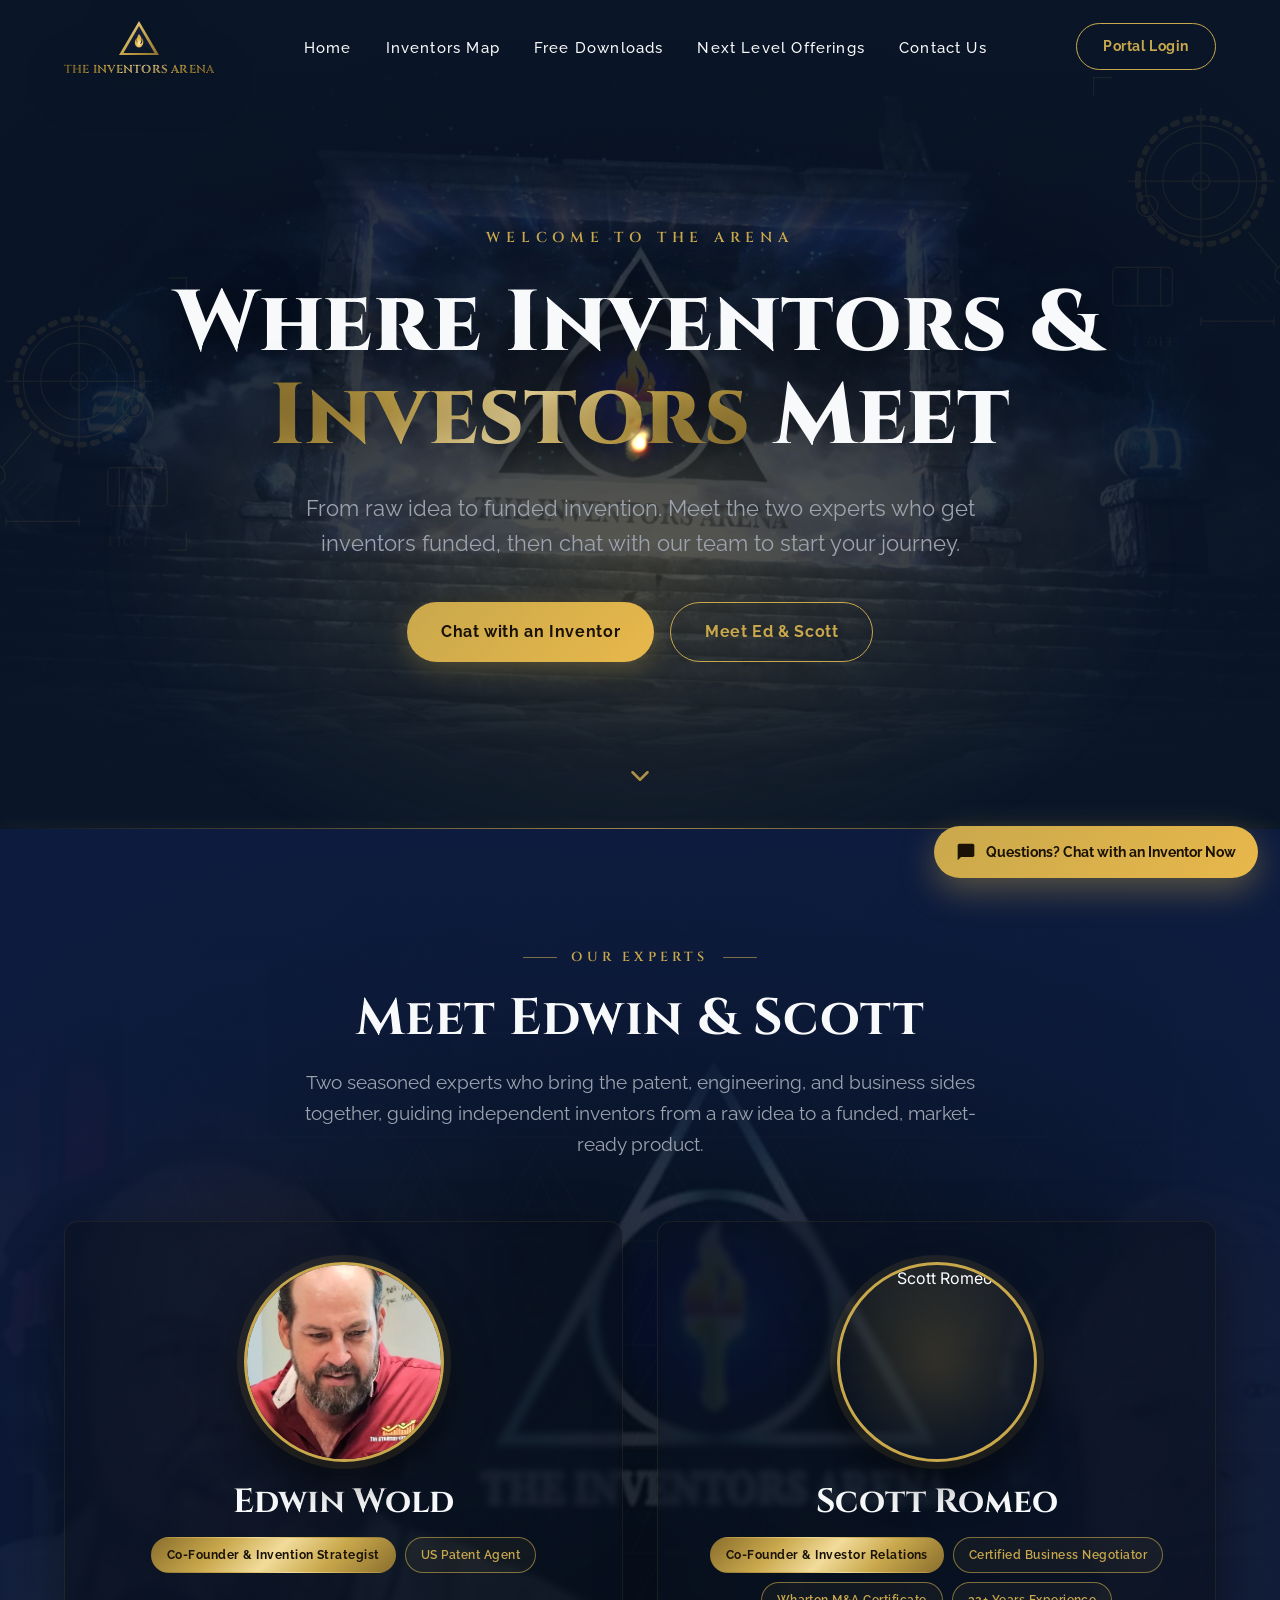
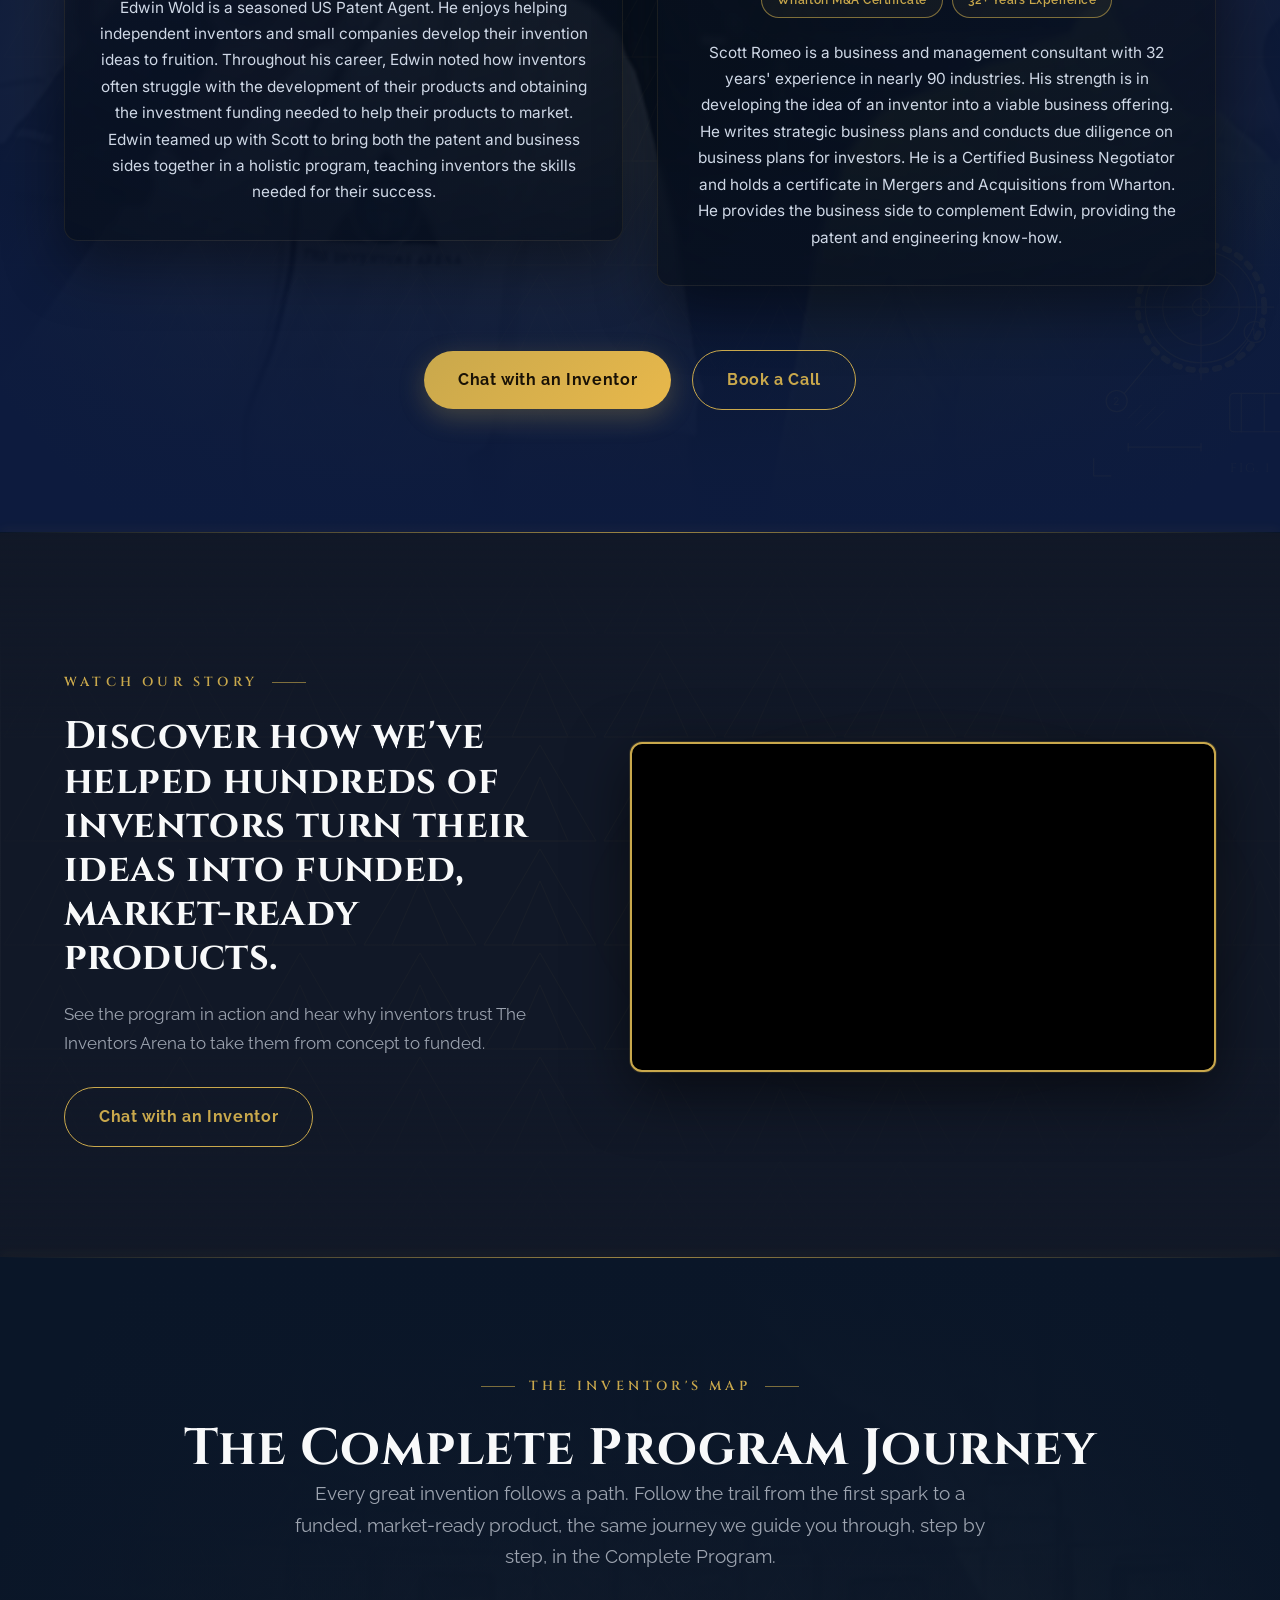
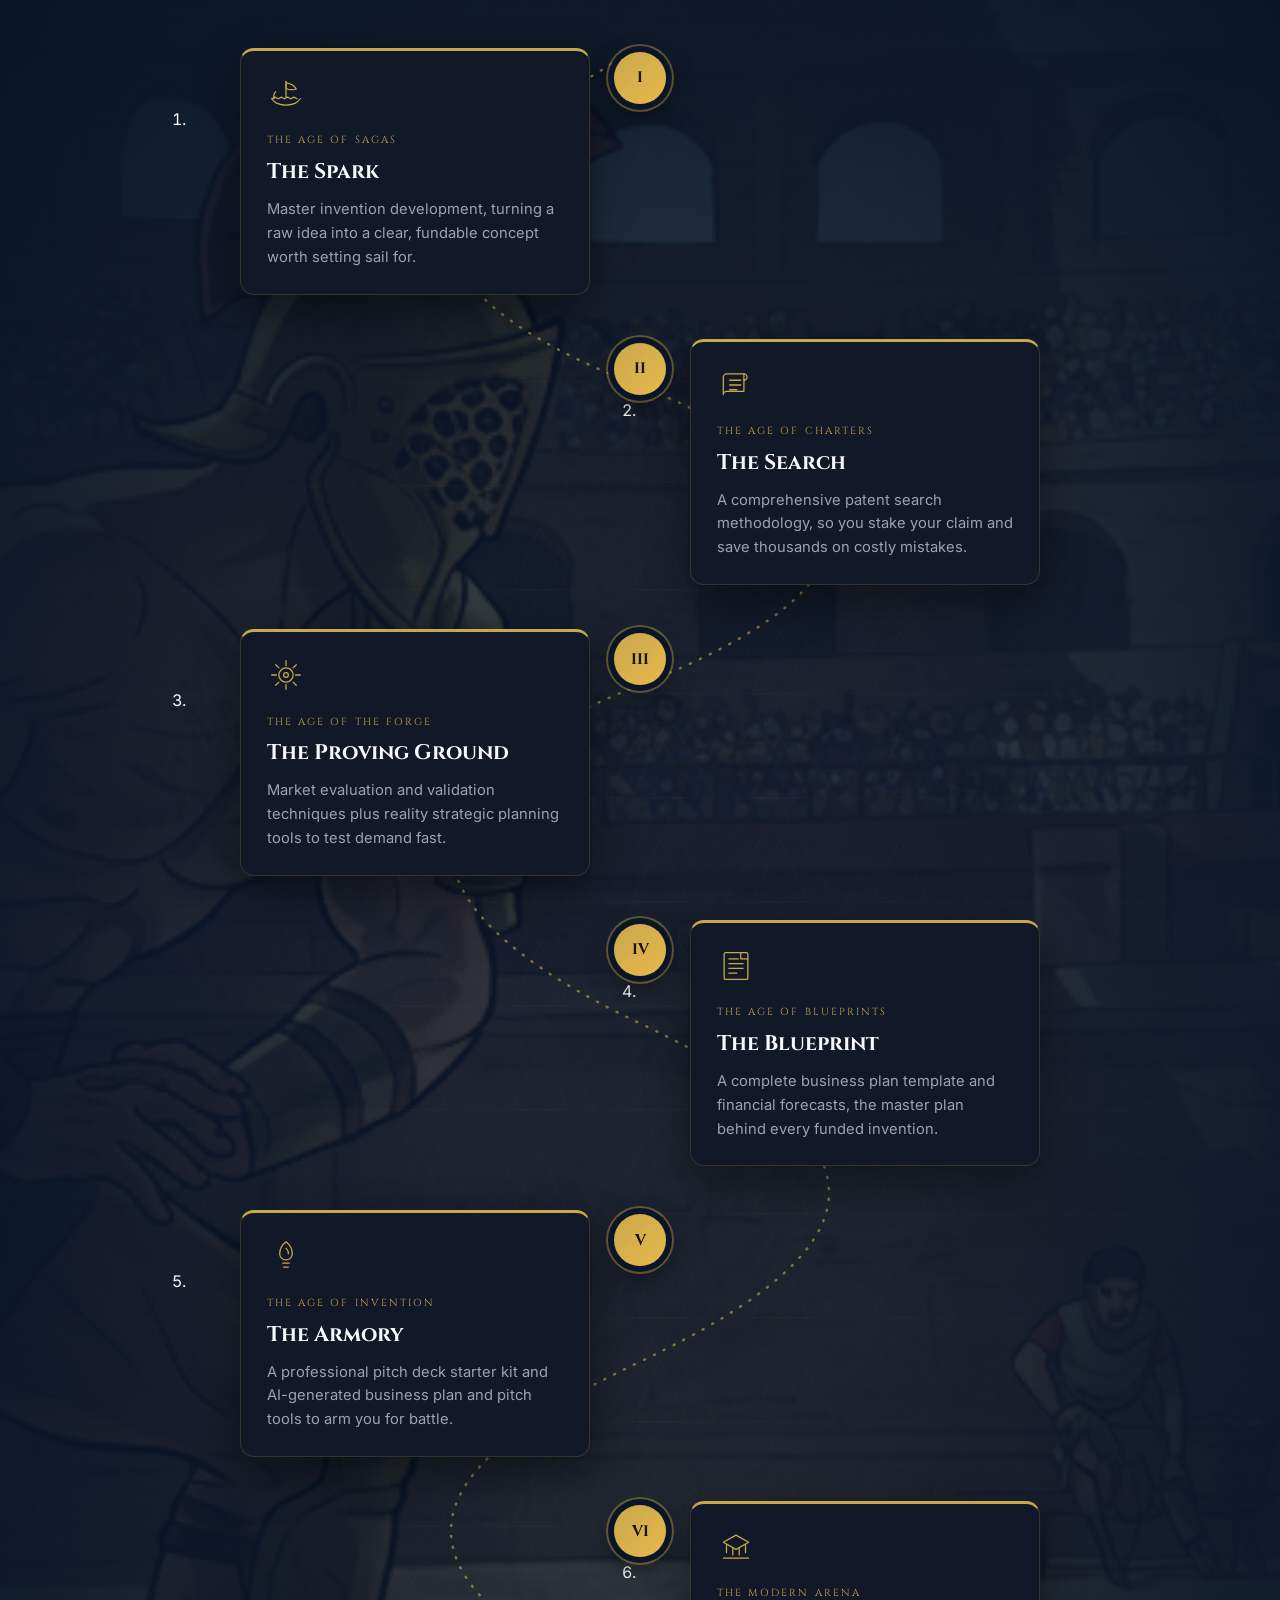
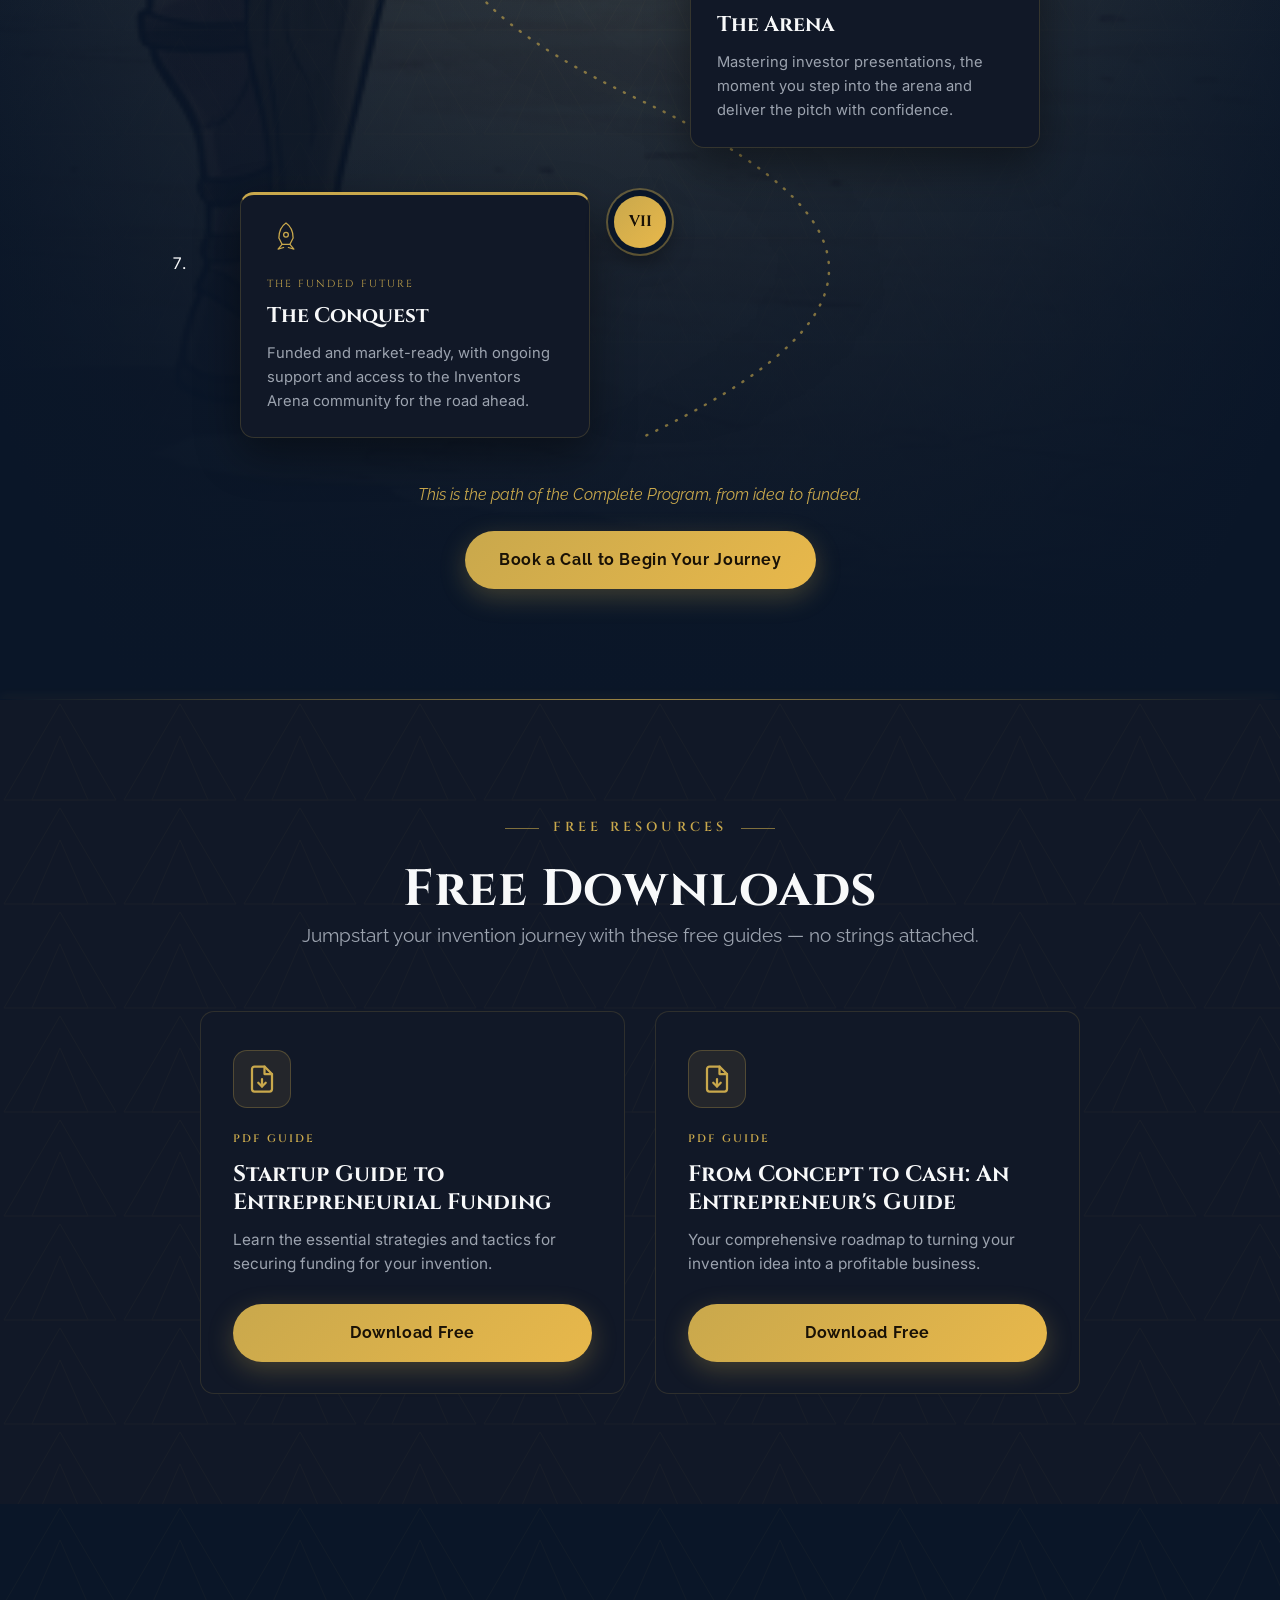
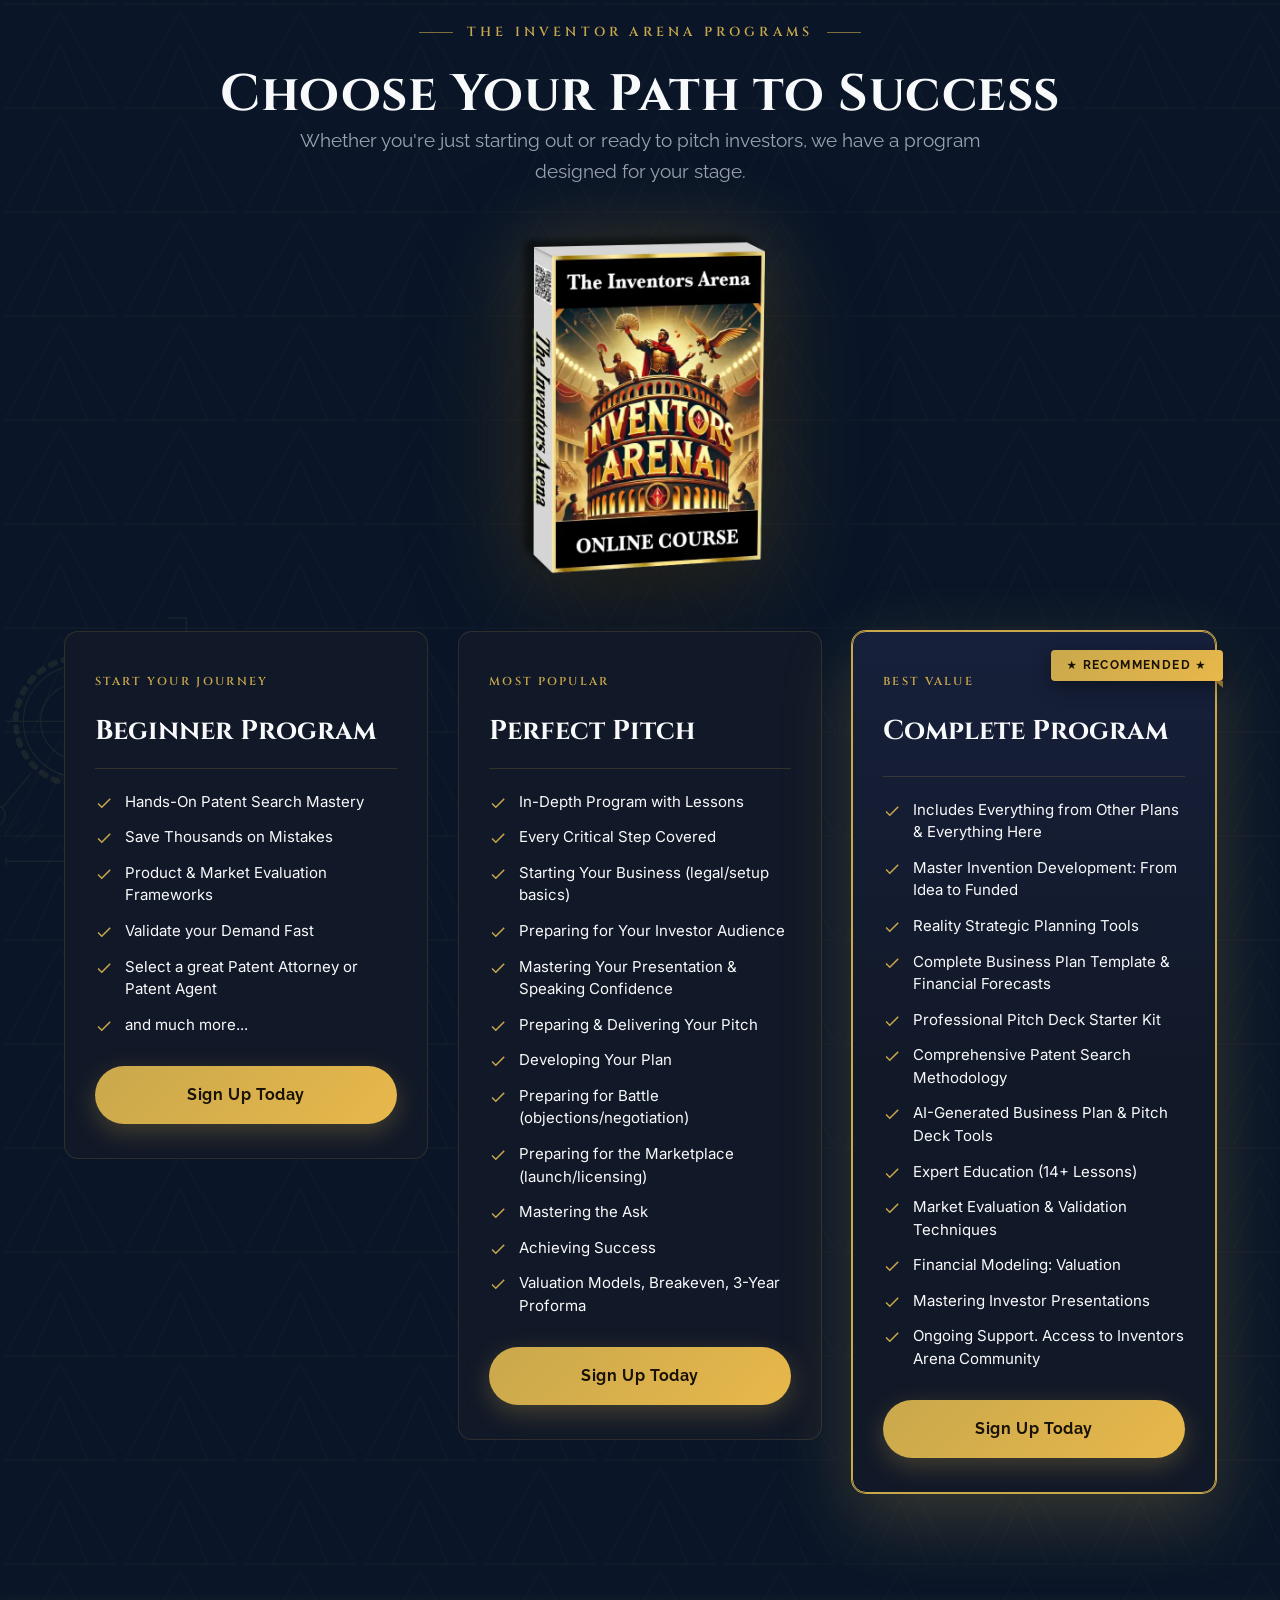
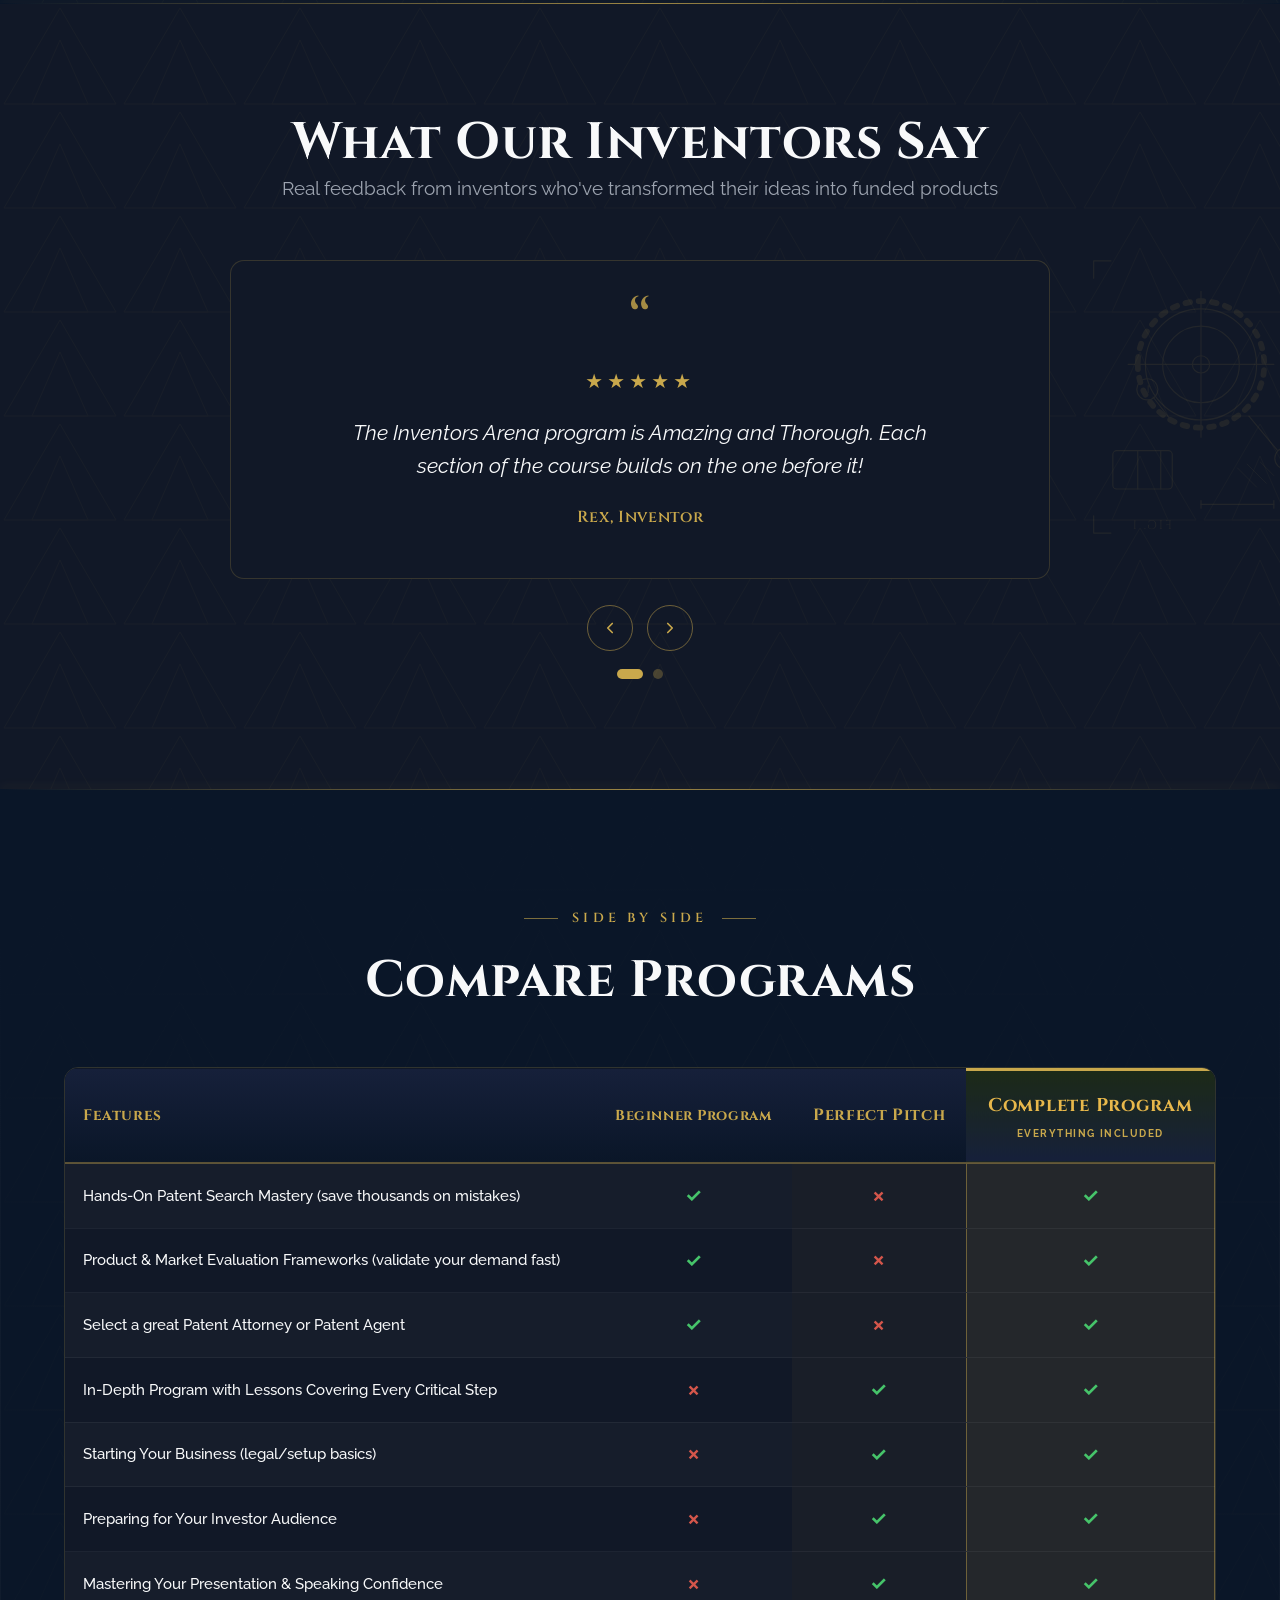
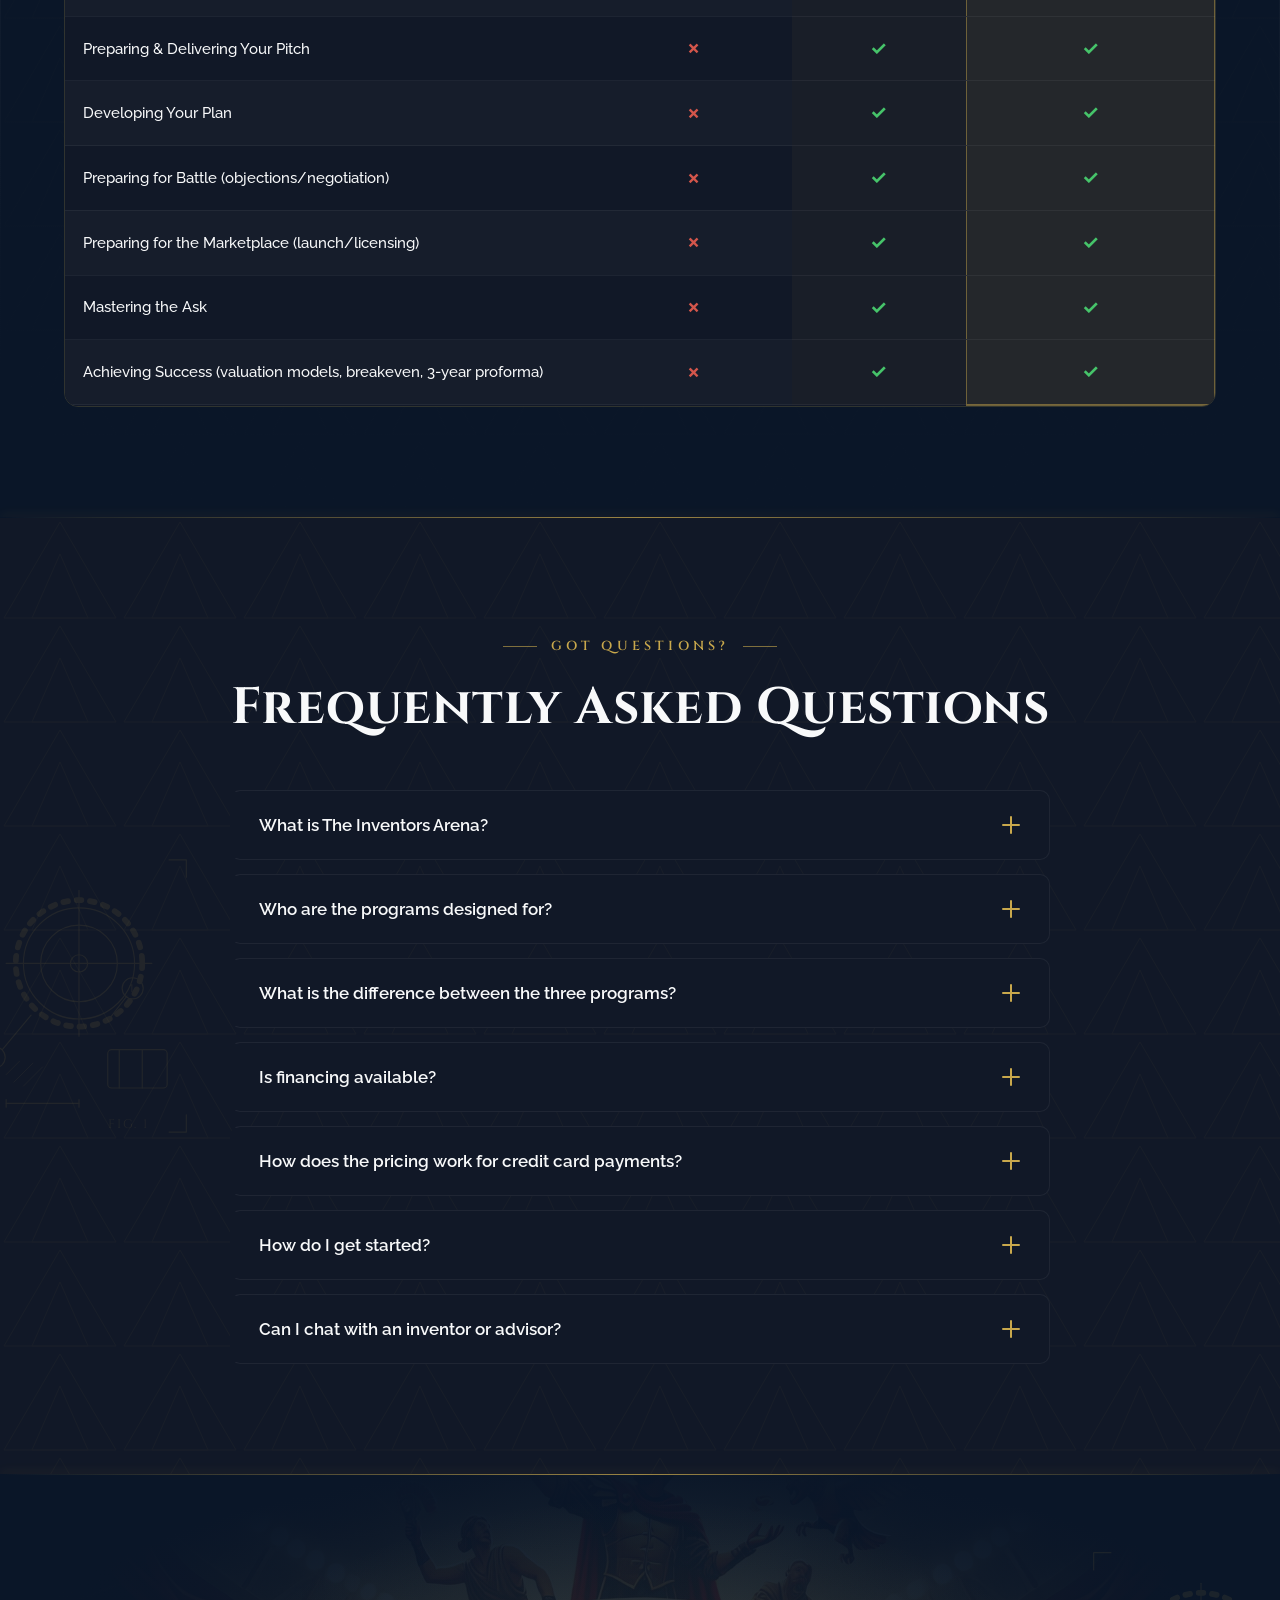
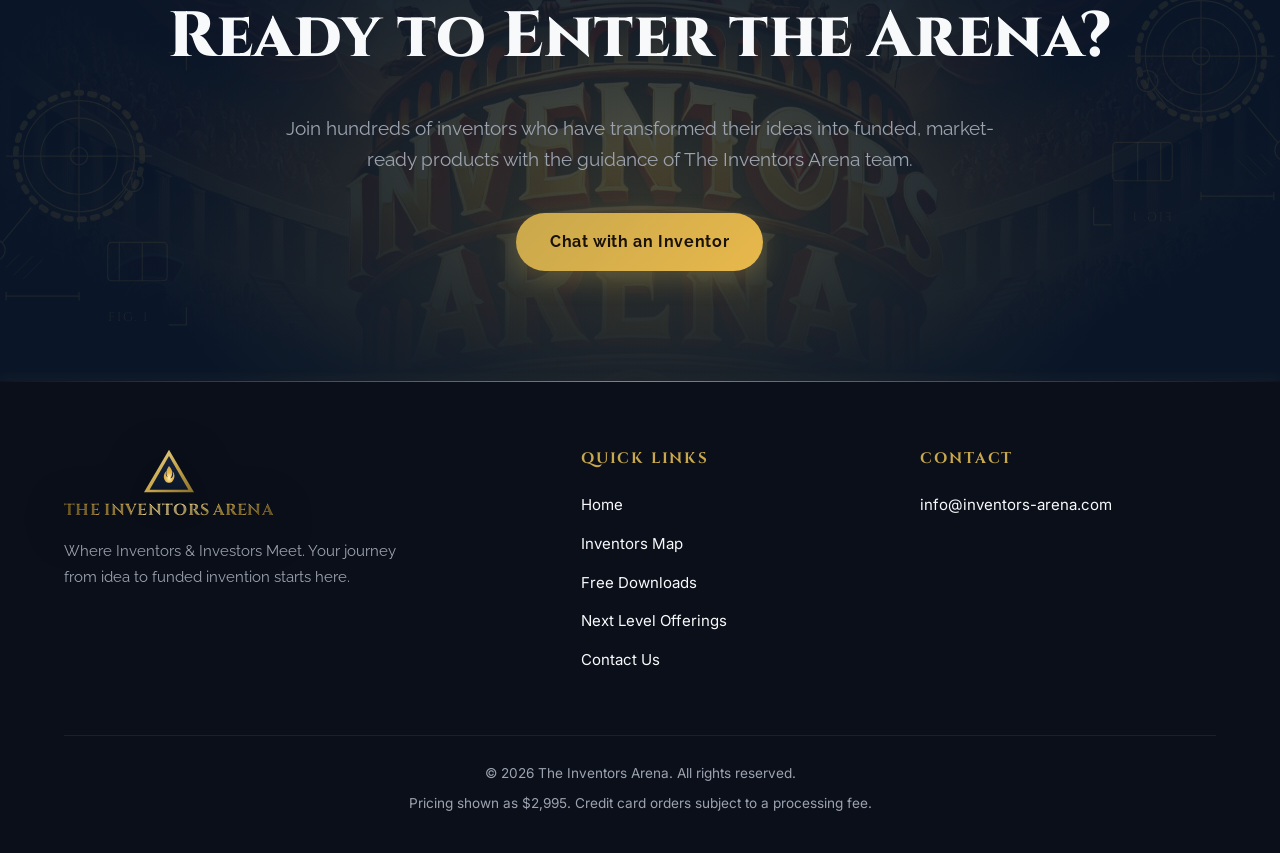
==== commit ff57dc8f: "Side-by-side founder profile cards; gladiator arena map background - Founders switched to compact si" ====
--- a/index.html
+++ b/index.html
@@ -240,25 +240,32 @@
     ============================================================ */
     .founders-intro { max-width: 760px; margin: 0 auto; }
 
-    .founder {
-      display: grid; grid-template-columns: 0.85fr 1.15fr; gap: 56px; align-items: center;
-      margin-top: 86px;
-    }
-    .founder:first-of-type { margin-top: 64px; }
-    .founder.reverse { grid-template-columns: 1.15fr 0.85fr; }
-    .founder.reverse .founder-media { order: 2; }
-
-    .founder-media { position: relative; display: flex; justify-content: center; }
+    /* Founders: side-by-side profile cards */
+    .founders-grid { display: grid; grid-template-columns: 1fr 1fr; gap: 34px; margin-top: 60px; align-items: start; }
+    @media (max-width: 840px) { .founders-grid { grid-template-columns: 1fr; max-width: 470px; margin-left: auto; margin-right: auto; } }
+
+    .founder-card {
+      position: relative; text-align: center;
+      display: flex; flex-direction: column; align-items: center;
+      padding: 40px 32px 34px; border-radius: var(--radius);
+      /* soft pool of darkness behind the words for legibility over the photo (not a hard box) */
+      background: radial-gradient(125% 105% at 50% 8%, rgba(8,16,30,0.34), rgba(7,14,26,0.72));
+      -webkit-backdrop-filter: blur(3px); backdrop-filter: blur(3px);
+      border: 1px solid rgba(var(--gold-rgb), 0.10);
+      box-shadow: 0 24px 60px rgba(0,0,0,0.42);
+    }
+
+    .founder-media { position: relative; display: flex; justify-content: center; margin-bottom: 22px; }
     .founder-media::after {
-      content: ""; position: absolute; inset: -10% -6%;
-      background: radial-gradient(ellipse at center, rgba(var(--amber-rgb),0.22), transparent 66%);
+      content: ""; position: absolute; inset: -14% -14%;
+      background: radial-gradient(ellipse at center, rgba(var(--amber-rgb),0.20), transparent 64%);
       z-index: 0; filter: blur(6px);
     }
     .photo-ring {
-      position: relative; z-index: 1; width: 320px; max-width: 78vw; aspect-ratio: 1;
-      border-radius: 18px; overflow: hidden;
+      position: relative; z-index: 1; width: 200px; max-width: 58vw; aspect-ratio: 1;
+      border-radius: 50%; overflow: hidden;
       border: 3px solid var(--gold);
-      box-shadow: 0 0 0 8px rgba(var(--gold-rgb),0.10), 0 24px 60px rgba(0,0,0,0.55);
+      box-shadow: 0 0 0 7px rgba(var(--gold-rgb),0.10), 0 18px 44px rgba(0,0,0,0.55);
     }
     /* Light editorial grade on the REAL photo: does not alter likeness */
     .photo-ring img {
@@ -266,33 +273,24 @@
       filter: contrast(1.06) saturate(0.92) brightness(1.02);
     }
     /* Edwin's source photo is square with a second person in the lower-left; zoom to frame Edwin */
-    .photo-ring--edwin img { transform: scale(1.5); transform-origin: 64% 32%; }
+    .photo-ring--edwin img { transform: scale(1.5); transform-origin: 64% 30%; }
     .photo-ring::after {
       content: ""; position: absolute; inset: 0; pointer-events: none;
-      background: linear-gradient(180deg, rgba(201,168,76,0.10), transparent 40%, rgba(10,22,40,0.34));
+      background: linear-gradient(180deg, rgba(201,168,76,0.10), transparent 45%, rgba(10,22,40,0.30));
       mix-blend-mode: soft-light;
     }
-    /* Monogram fallback (Edwin until real photo supplied) */
-    .photo-ring.mono {
-      display: flex; align-items: center; justify-content: center;
-      background: radial-gradient(circle at 50% 35%, #17233b, #0b1422 70%);
-    }
-    .photo-ring.mono span {
-      font-family: var(--f-display); font-weight: 700; font-size: 5.2rem;
-      background: var(--gold-grad); -webkit-background-clip: text; background-clip: text; -webkit-text-fill-color: transparent;
-    }
-
-    .founder-num { font-family: var(--f-display); font-size: 0.8rem; letter-spacing: 0.3em; color: var(--gold); text-transform: uppercase; margin-bottom: 12px; }
-    .founder-name { font-family: var(--f-display); font-weight: 700; color: var(--white); font-size: clamp(1.9rem, 3.4vw, 2.6rem); line-height: 1.1; }
-    .founder-title { font-family: var(--f-head); color: var(--gold); font-weight: 600; letter-spacing: 0.03em; font-size: 1.05rem; margin: 8px 0 20px; }
-    .founder-bio { font-family: var(--f-body); color: var(--silver); font-size: 1rem; line-height: 1.8; }
-    .badge-pills { display: flex; flex-wrap: wrap; gap: 10px; margin: 24px 0 0; }
+
+    .founder-name { font-family: var(--f-display); font-weight: 700; color: var(--white); font-size: clamp(1.7rem, 3vw, 2.1rem); line-height: 1.1; margin-bottom: 16px; }
+    .founder-bio { font-family: var(--f-body); color: #cfd8e6; font-size: 0.96rem; line-height: 1.72; }
+    .badge-pills { display: flex; flex-wrap: wrap; justify-content: center; gap: 9px; margin: 0 0 22px; }
     .pill {
-      font-family: var(--f-head); font-size: 0.78rem; font-weight: 600; letter-spacing: 0.05em;
+      font-family: var(--f-head); font-size: 0.76rem; font-weight: 600; letter-spacing: 0.04em;
       color: var(--gold); border: 1px solid rgba(var(--gold-rgb), 0.6);
-      padding: 7px 16px; border-radius: 50px; background: rgba(var(--gold-rgb), 0.06);
-    }
-    .founders-cta { text-align: center; margin-top: 80px; }
+      padding: 7px 15px; border-radius: 50px; background: rgba(var(--gold-rgb), 0.06);
+    }
+    /* Title shown first, as a filled bubble */
+    .pill--title { color: #1a1206; background: var(--gold-grad); border-color: transparent; font-weight: 700; }
+    .founders-cta { text-align: center; margin-top: 64px; }
     .founders-cta .btn { margin: 0 8px 12px; }
 
     /* ============================================================
@@ -532,6 +530,7 @@
     /* On-brand arena art reads richer than the faded stock treatment */
     .hero .bg-photo img { opacity: 0.34; object-position: center 40%; filter: grayscale(0.06) contrast(1.04) brightness(0.62); }
     .cta-bgphoto--arena img { opacity: 0.30; filter: grayscale(0.06) contrast(1.05) brightness(0.8); }
+    .bg-photo--arena img { opacity: 0.22; filter: grayscale(0.04) contrast(1.04) brightness(0.78); }
     .bg-photo::after {
       content: ""; position: absolute; inset: 0;
       background:
@@ -746,44 +745,39 @@
         <p class="section-sub" style="margin-top:18px;">Two seasoned experts who bring the patent, engineering, and business sides together, guiding independent inventors from a raw idea to a funded, market-ready product.</p>
       </div>
 
-      <!-- Edwin -->
-      <article class="founder reveal">
-        <div class="founder-media">
-          <div class="photo-ring photo-ring--edwin">
-            <img loading="lazy" src="img/edwin.png" alt="Edwin Wold" width="320" height="320" />
+      <div class="founders-grid">
+        <!-- Edwin -->
+        <article class="founder-card reveal">
+          <div class="founder-media">
+            <div class="photo-ring photo-ring--edwin">
+              <img loading="lazy" src="img/edwin.png" alt="Edwin Wold" width="200" height="200" />
+            </div>
           </div>
-        </div>
-        <div class="founder-body">
-          <p class="founder-num">Co-Founder 01</p>
           <h3 class="founder-name">Edwin Wold</h3>
-          <p class="founder-title">Co-Founder &amp; Invention Strategist</p>
+          <div class="badge-pills">
+            <span class="pill pill--title">Co-Founder &amp; Invention Strategist</span>
+            <span class="pill">US Patent Agent</span>
+          </div>
           <p class="founder-bio">Edwin Wold is a seasoned US Patent Agent. He enjoys helping independent inventors and small companies develop their invention ideas to fruition. Throughout his career, Edwin noted how inventors often struggle with the development of their products and obtaining the investment funding needed to help their products to market. Edwin teamed up with Scott to bring both the patent and business sides together in a holistic program, teaching inventors the skills needed for their success.</p>
+        </article>
+
+        <!-- Scott -->
+        <article class="founder-card reveal">
+          <div class="founder-media">
+            <div class="photo-ring">
+              <img loading="lazy" src="https://d2xsxph8kpxj0f.cloudfront.net/310519663179695645/LqFNLLr2N3jd2qnpQcq32S/pasted_file_RliOQq_image_7fc97980.png" alt="Scott Romeo" width="200" height="200" />
+            </div>
+          </div>
+          <h3 class="founder-name">Scott Romeo</h3>
           <div class="badge-pills">
-            <span class="pill">US Patent Agent</span>
-            <span class="pill">#+ Years Experience</span>
-          </div>
-        </div>
-      </article>
-
-      <!-- Scott -->
-      <article class="founder reverse reveal">
-        <div class="founder-media">
-          <div class="photo-ring">
-            <img loading="lazy" src="https://d2xsxph8kpxj0f.cloudfront.net/310519663179695645/LqFNLLr2N3jd2qnpQcq32S/pasted_file_RliOQq_image_7fc97980.png" alt="Scott Romeo" width="320" height="320" />
-          </div>
-        </div>
-        <div class="founder-body">
-          <p class="founder-num">Co-Founder 02</p>
-          <h3 class="founder-name">Scott Romeo</h3>
-          <p class="founder-title">Co-Founder &amp; Investor Relations</p>
-          <p class="founder-bio">Scott Romeo is a business and management consultant with 32 years' experience in nearly 90 industries. His strength is in developing the idea of an inventor into a viable business offering. He writes strategic business plans and conducts due diligence on business plans for investors. He is a Certified Business Negotiator and holds a certificate in Mergers and Acquisitions from Wharton. He provides the business side to complement Edwin, providing the patent and engineering know-how.</p>
-          <div class="badge-pills">
+            <span class="pill pill--title">Co-Founder &amp; Investor Relations</span>
             <span class="pill">Certified Business Negotiator</span>
             <span class="pill">Wharton M&amp;A Certificate</span>
             <span class="pill">32+ Years Experience</span>
           </div>
-        </div>
-      </article>
+          <p class="founder-bio">Scott Romeo is a business and management consultant with 32 years' experience in nearly 90 industries. His strength is in developing the idea of an inventor into a viable business offering. He writes strategic business plans and conducts due diligence on business plans for investors. He is a Certified Business Negotiator and holds a certificate in Mergers and Acquisitions from Wharton. He provides the business side to complement Edwin, providing the patent and engineering know-how.</p>
+        </article>
+      </div>
 
       <div class="founders-cta reveal">
         <a class="btn btn--gold" href="#contact">Chat with an Inventor</a>
@@ -818,7 +812,7 @@
 
   <!-- ===================== INVENTOR'S MAP / ROADMAP ===================== -->
   <section class="section roadmap tri-watermark" id="inventors-map">
-    <span class="bg-photo r"><img loading="lazy" alt="" aria-hidden="true" src="https://images.unsplash.com/photo-1502920917128-1aa500764cbd?auto=format&fit=crop&w=1600&q=70" onerror="this.onerror=null;this.src='https://loremflickr.com/1600/900/trail,mountains'" /></span>
+    <span class="bg-photo bg-photo--arena"><img loading="lazy" alt="" aria-hidden="true" src="img/arena-gladiator.png" /></span>
     <div class="wrap center reveal">
       <span class="pre-label">The Inventor's Map</span>
       <h2 class="section-head">The Complete Program Journey</h2>
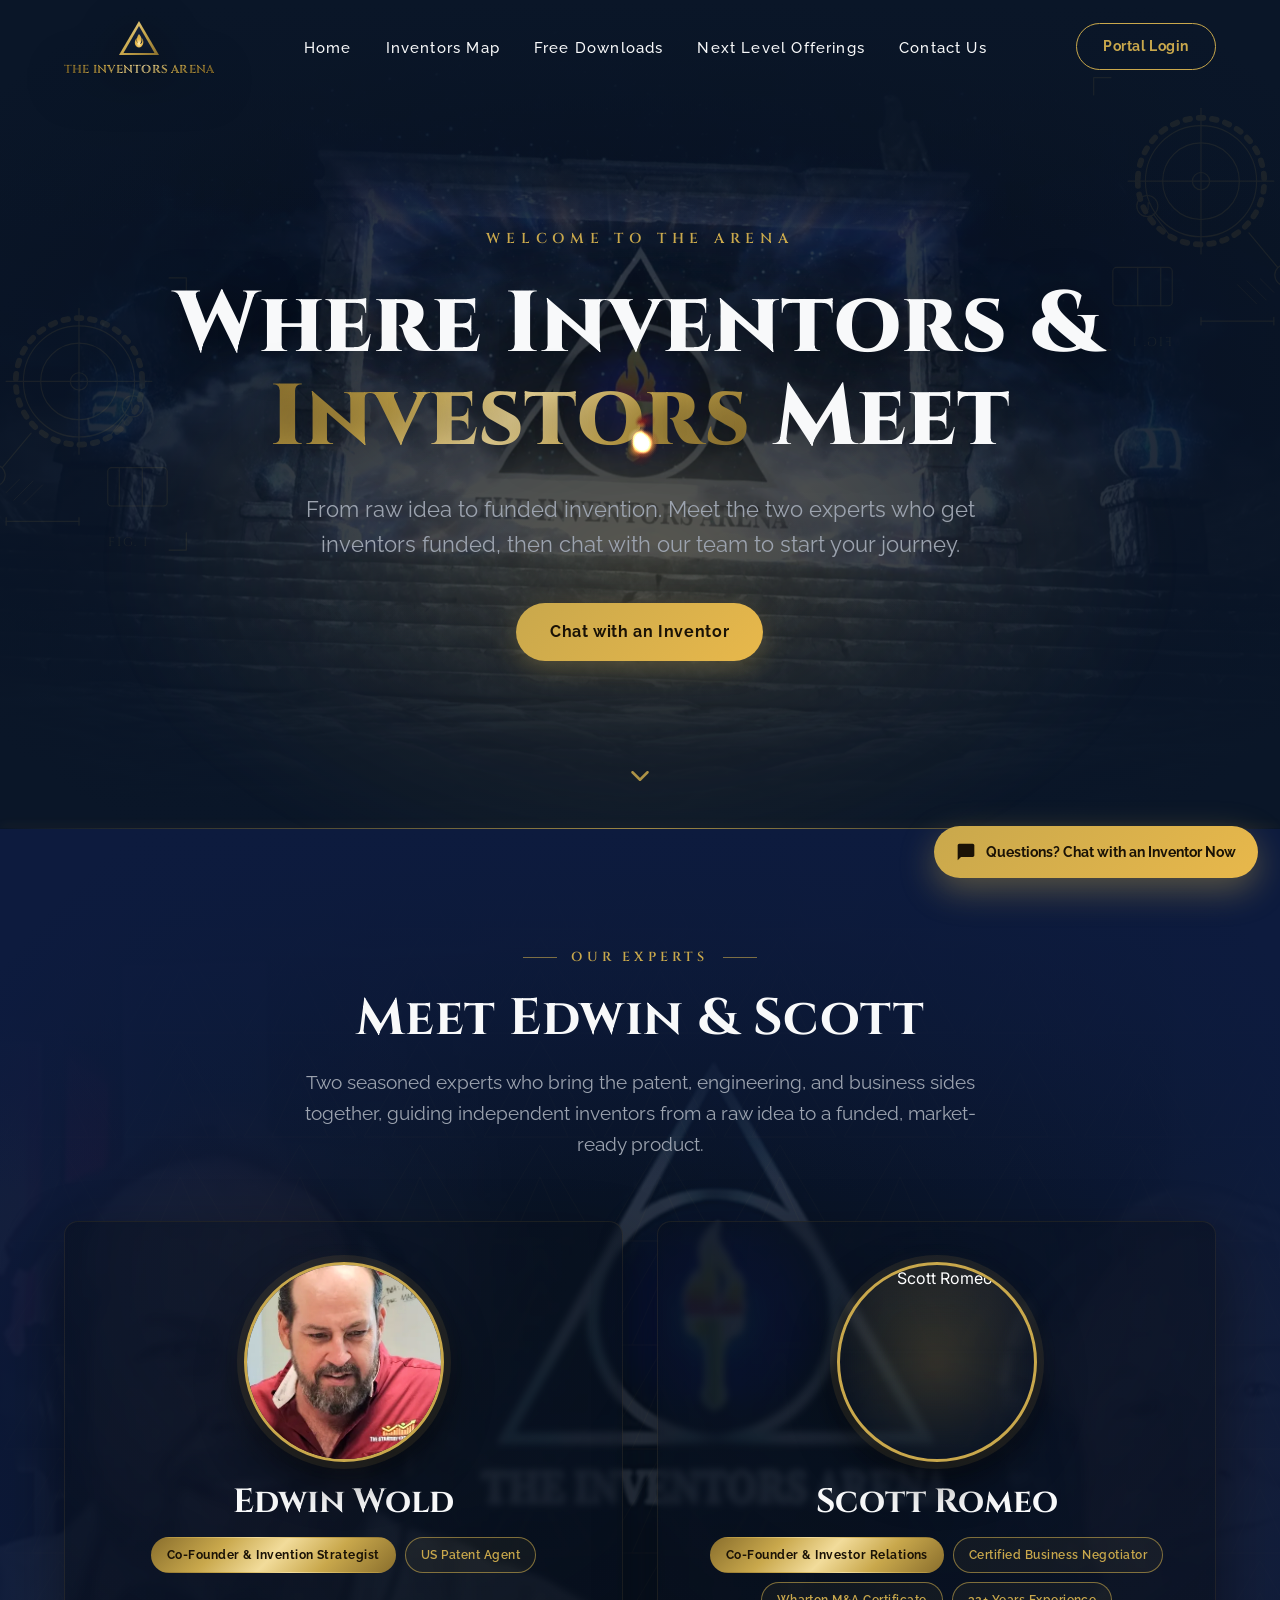
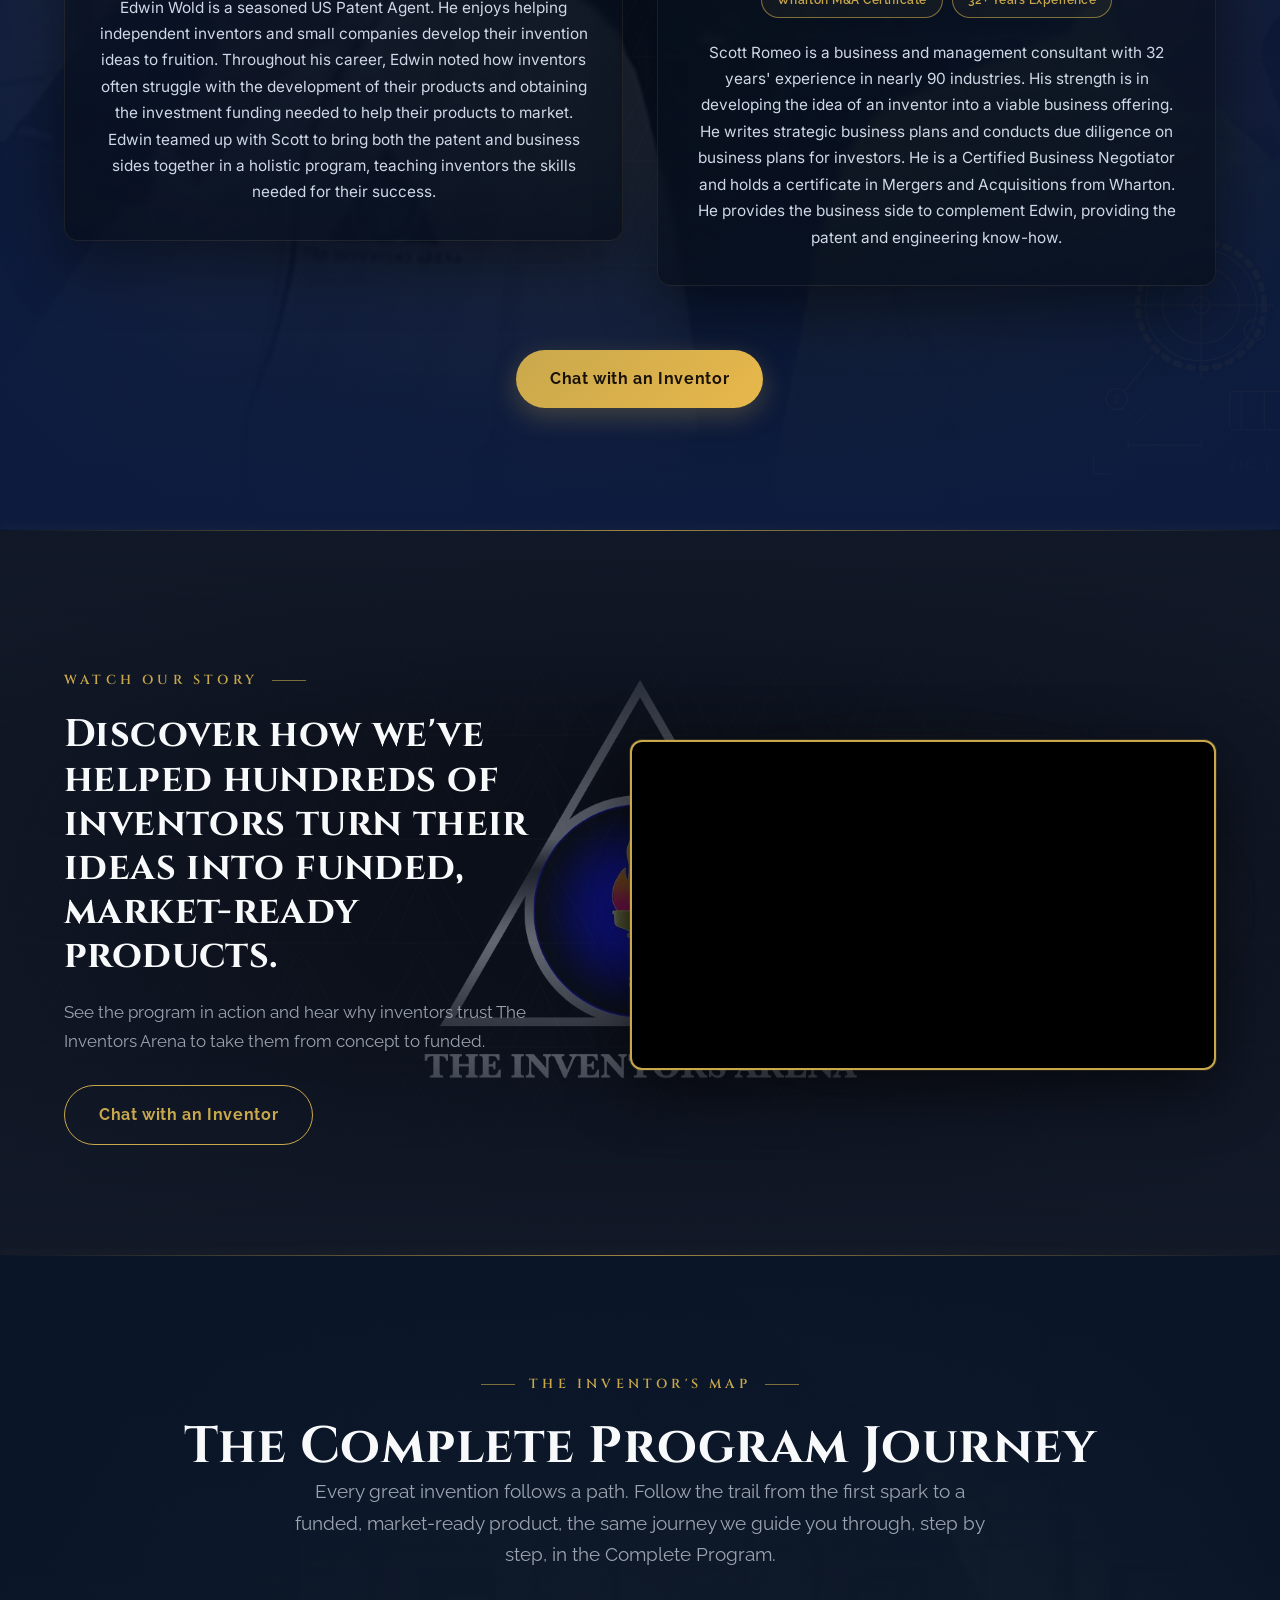
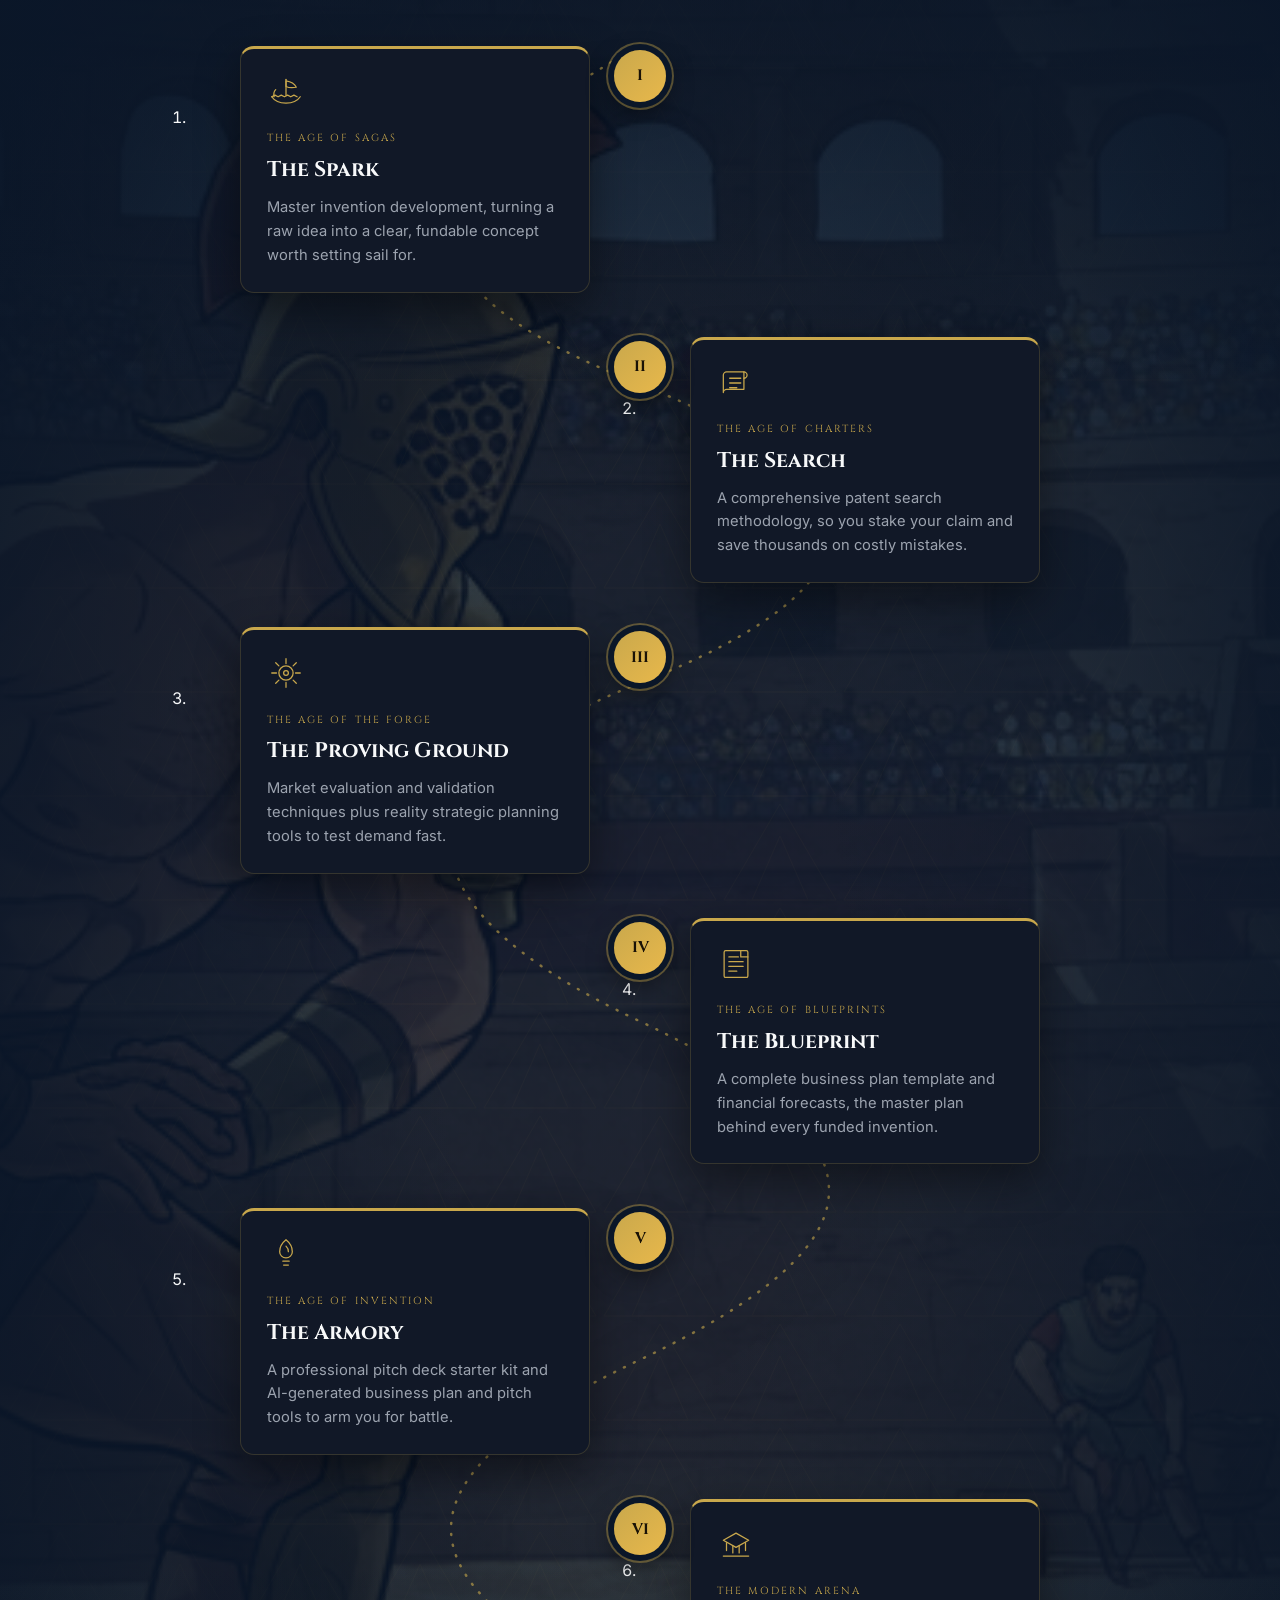
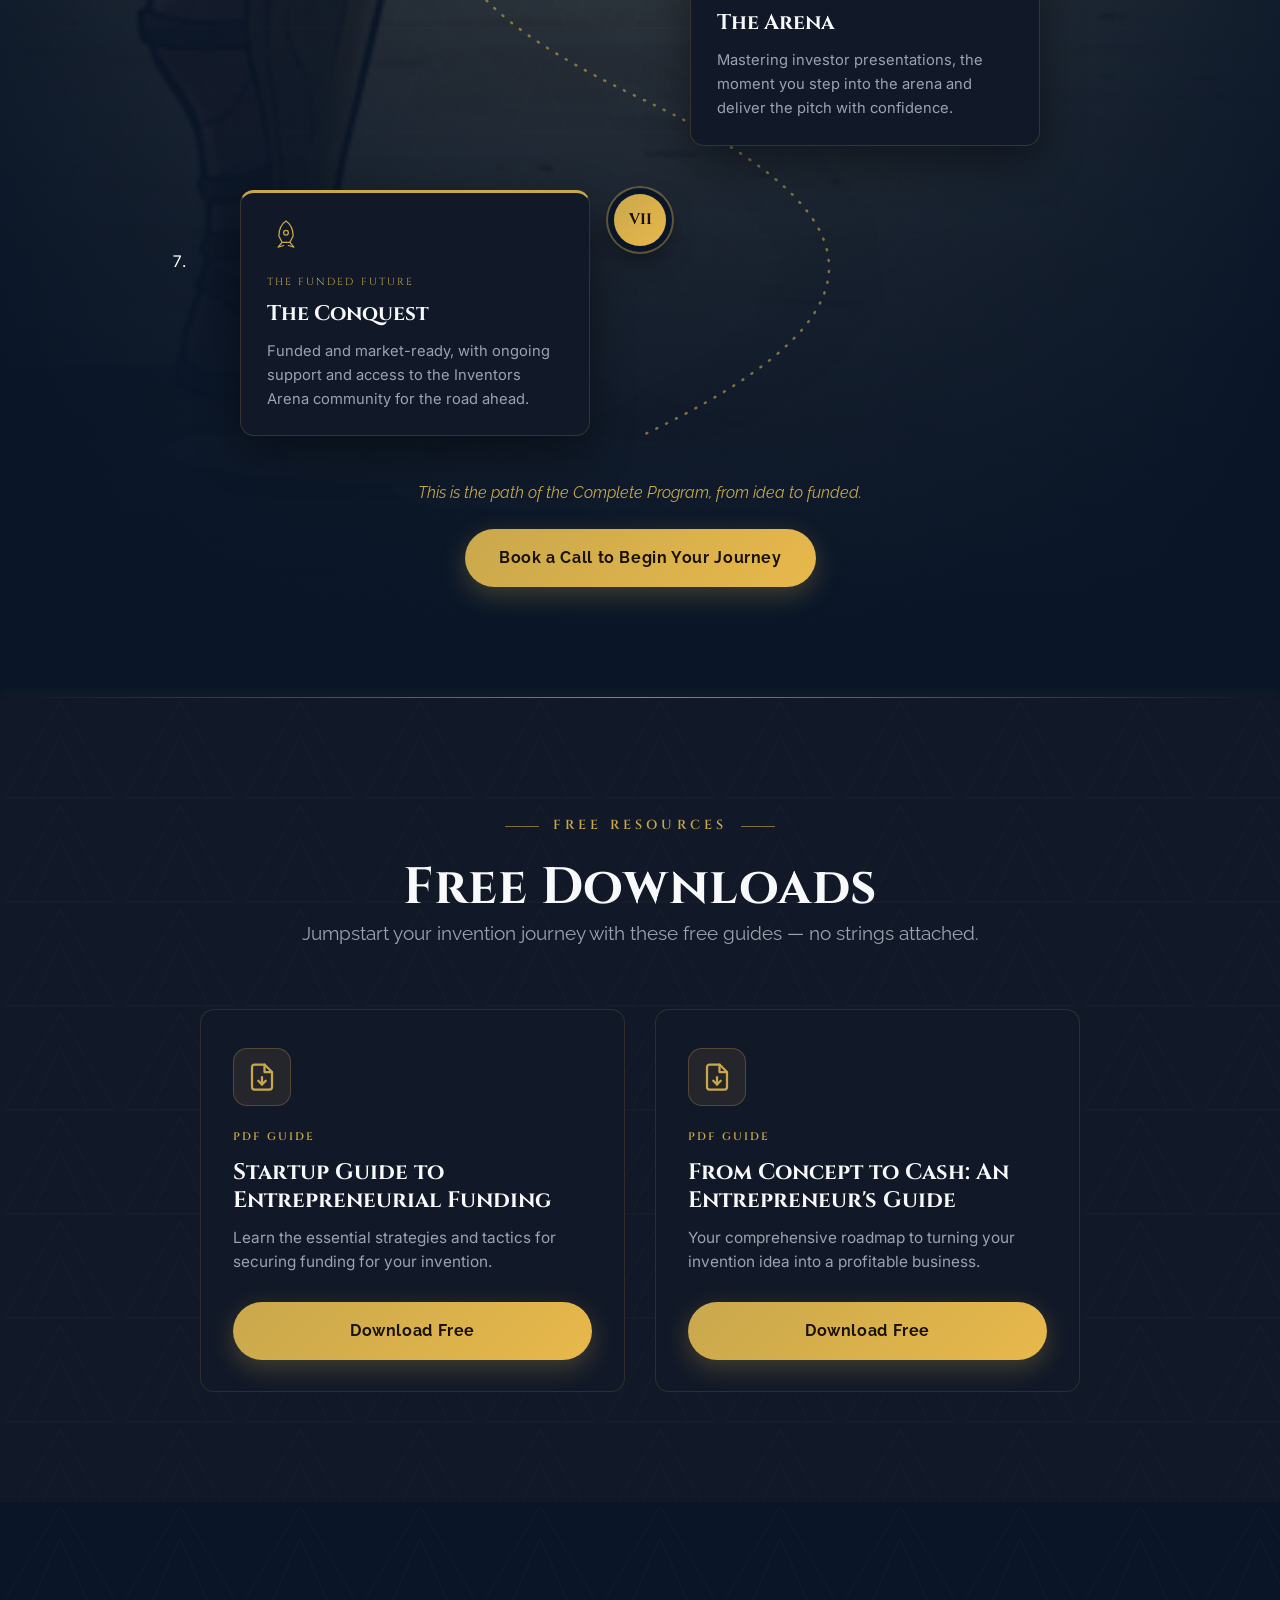
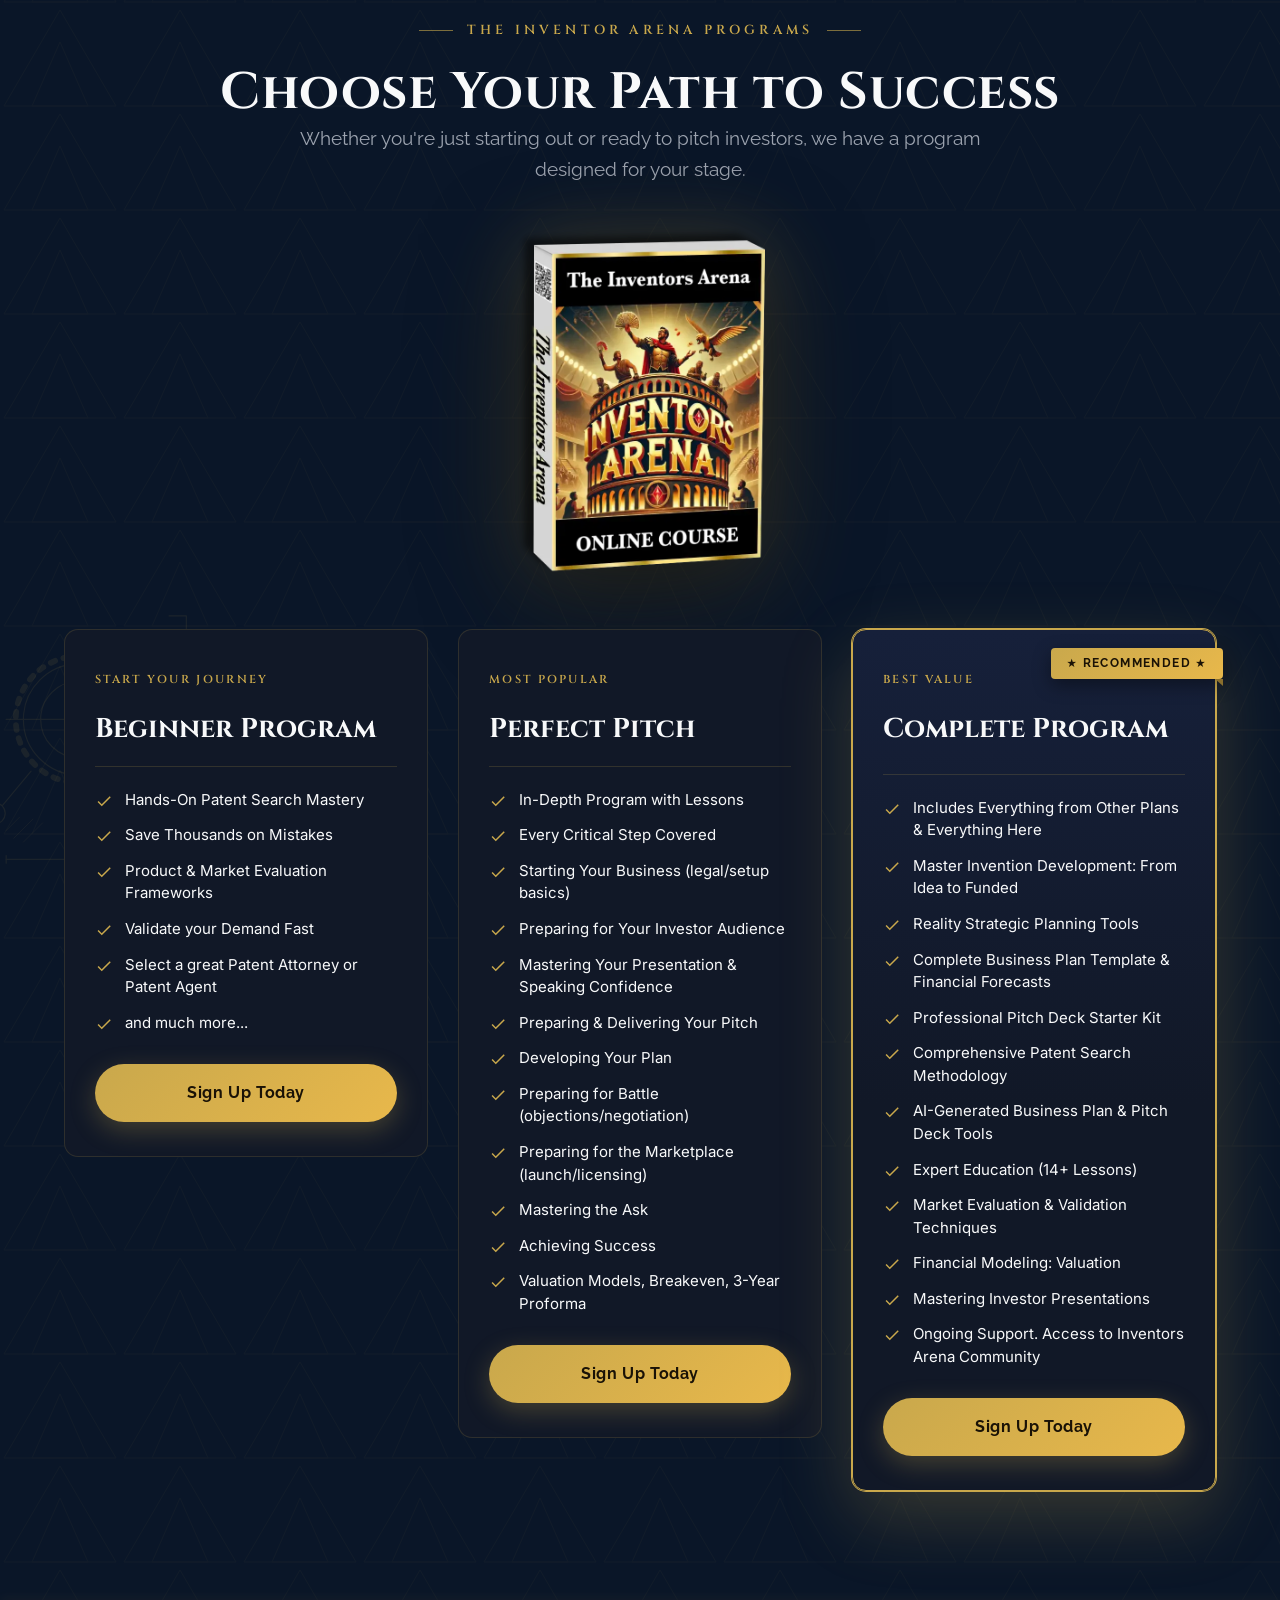
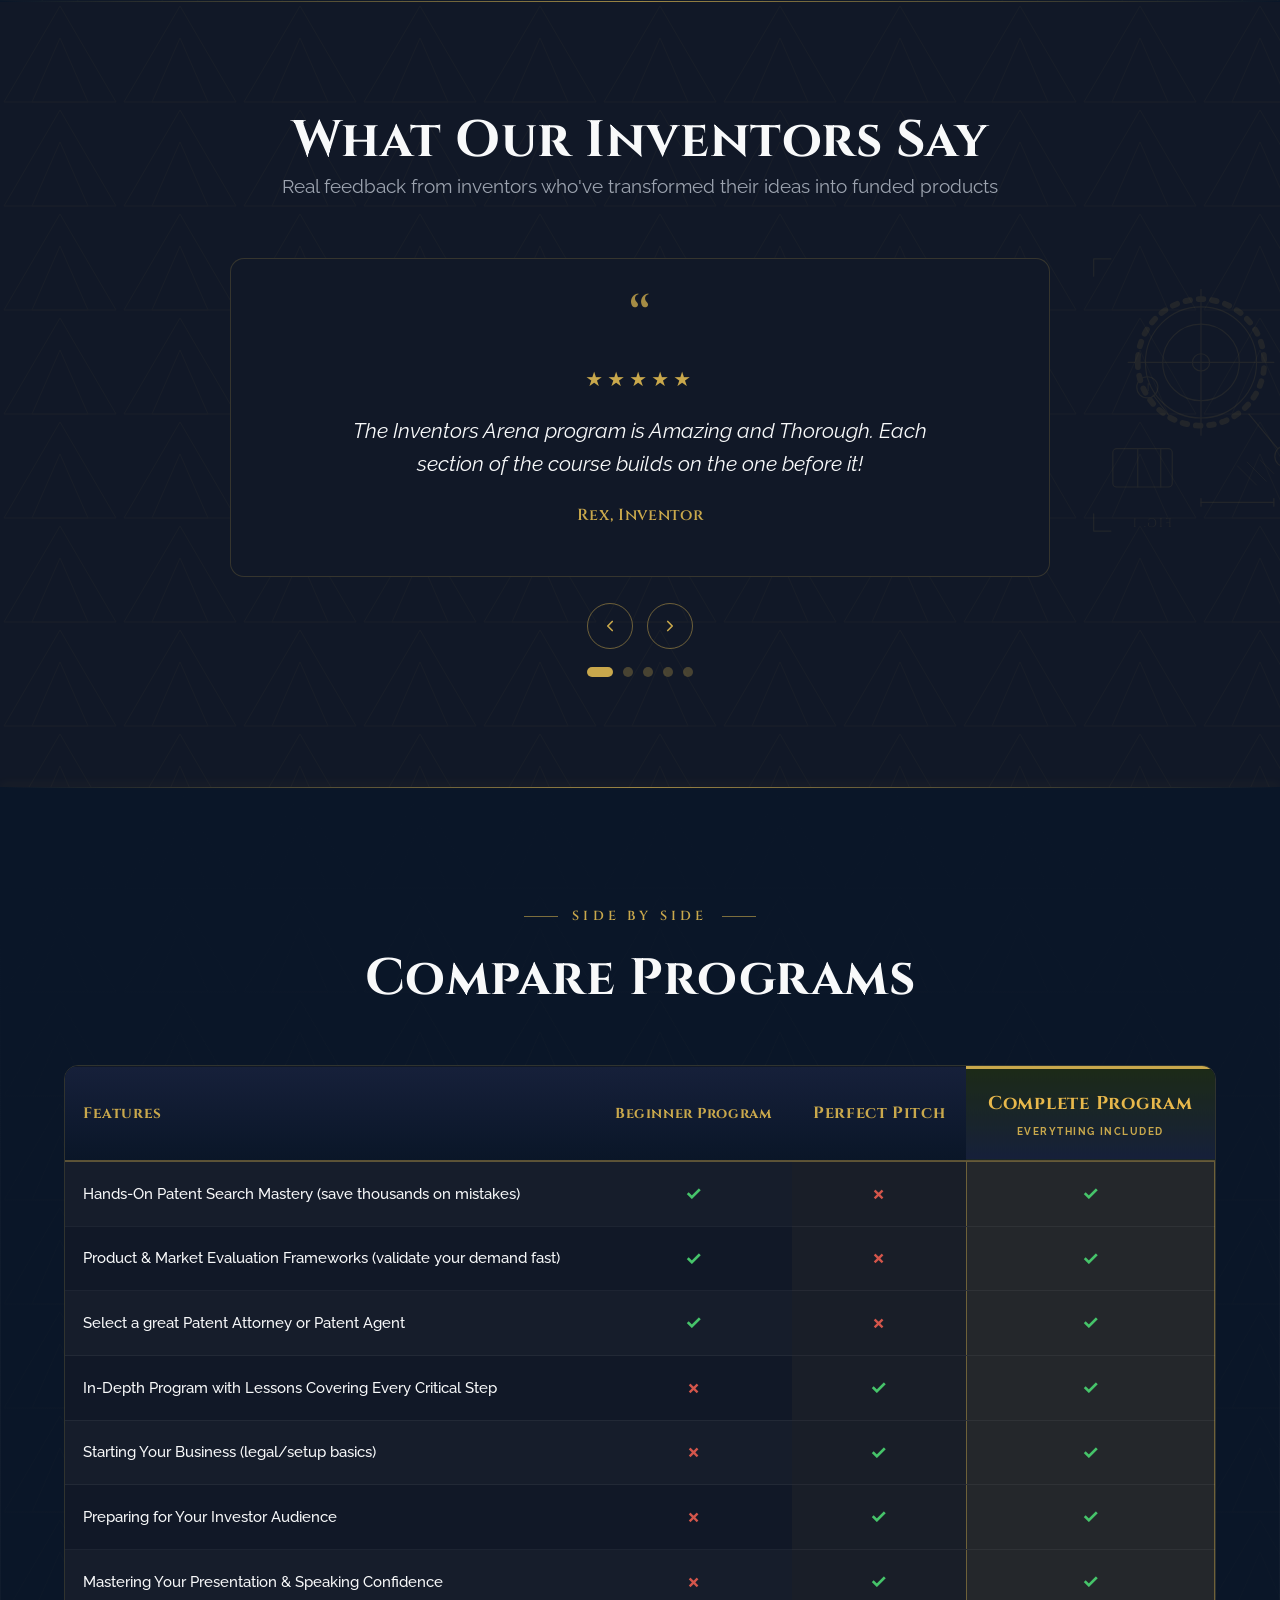
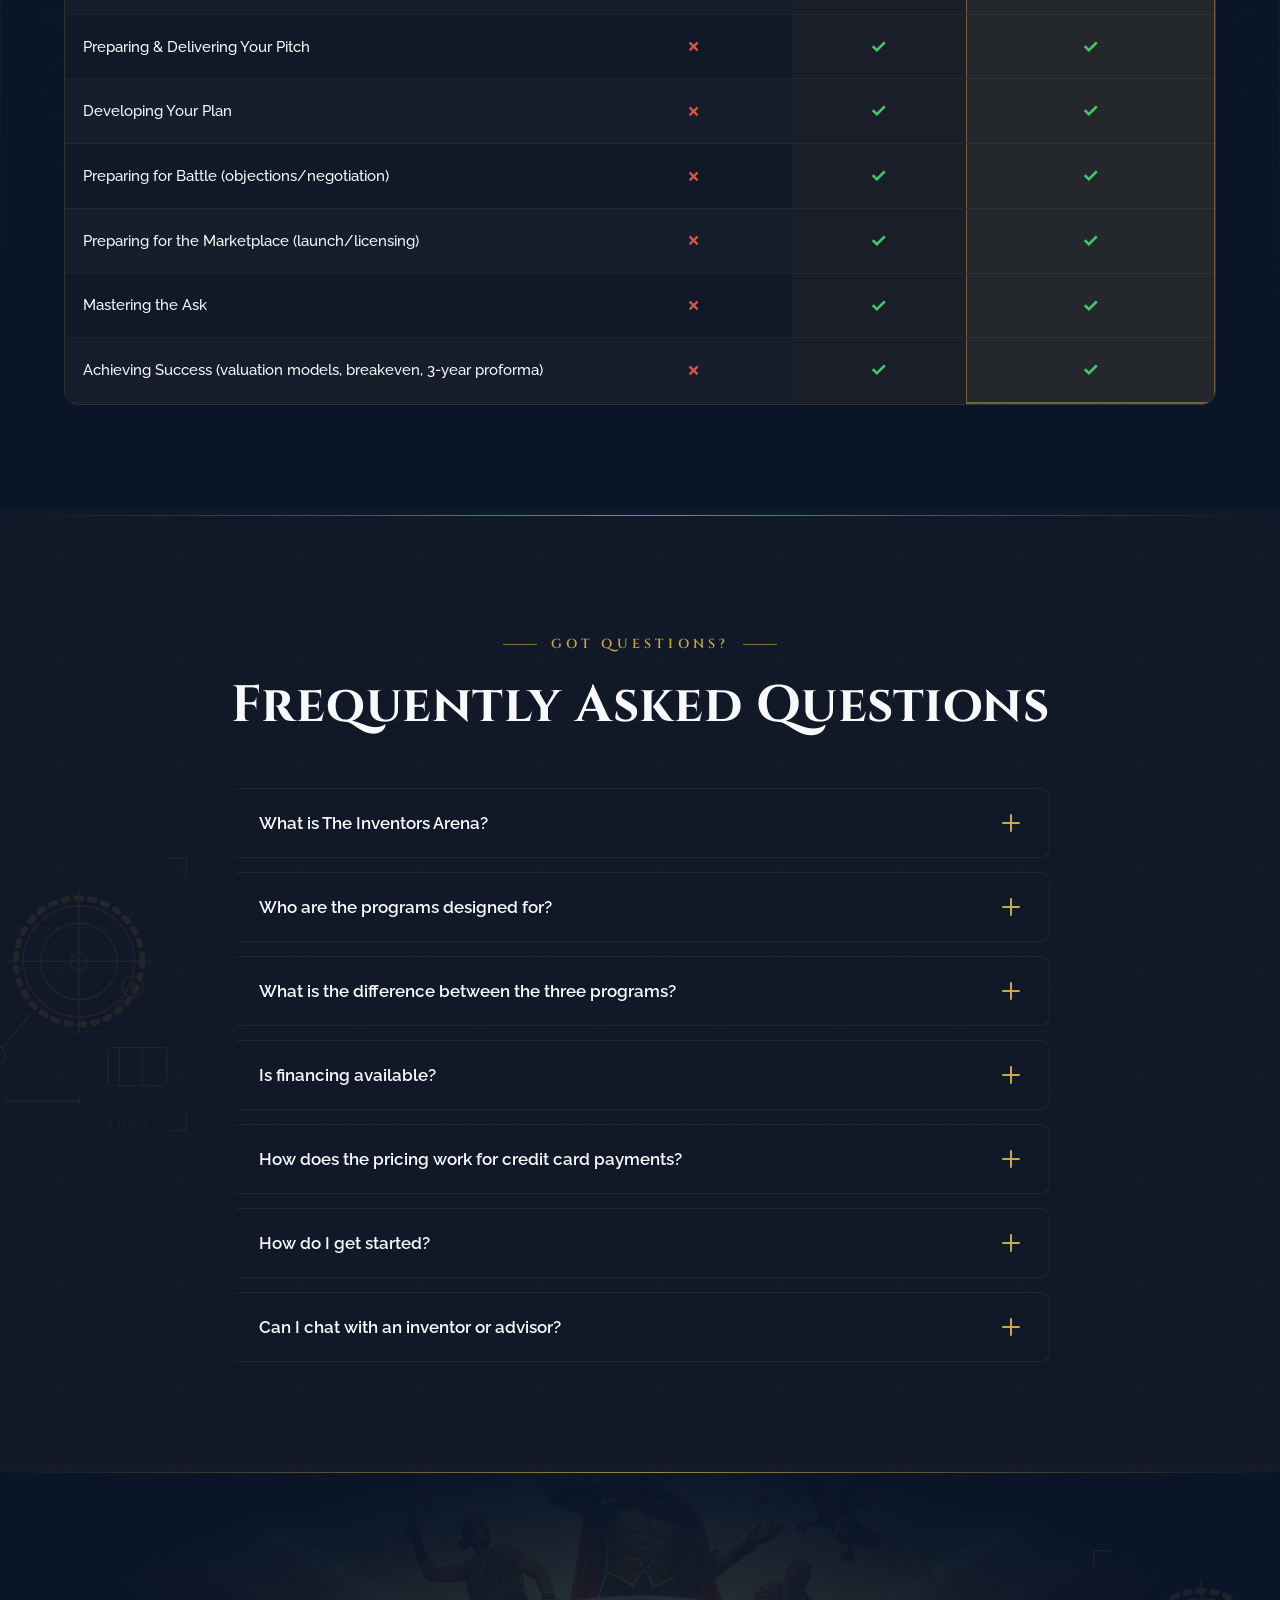
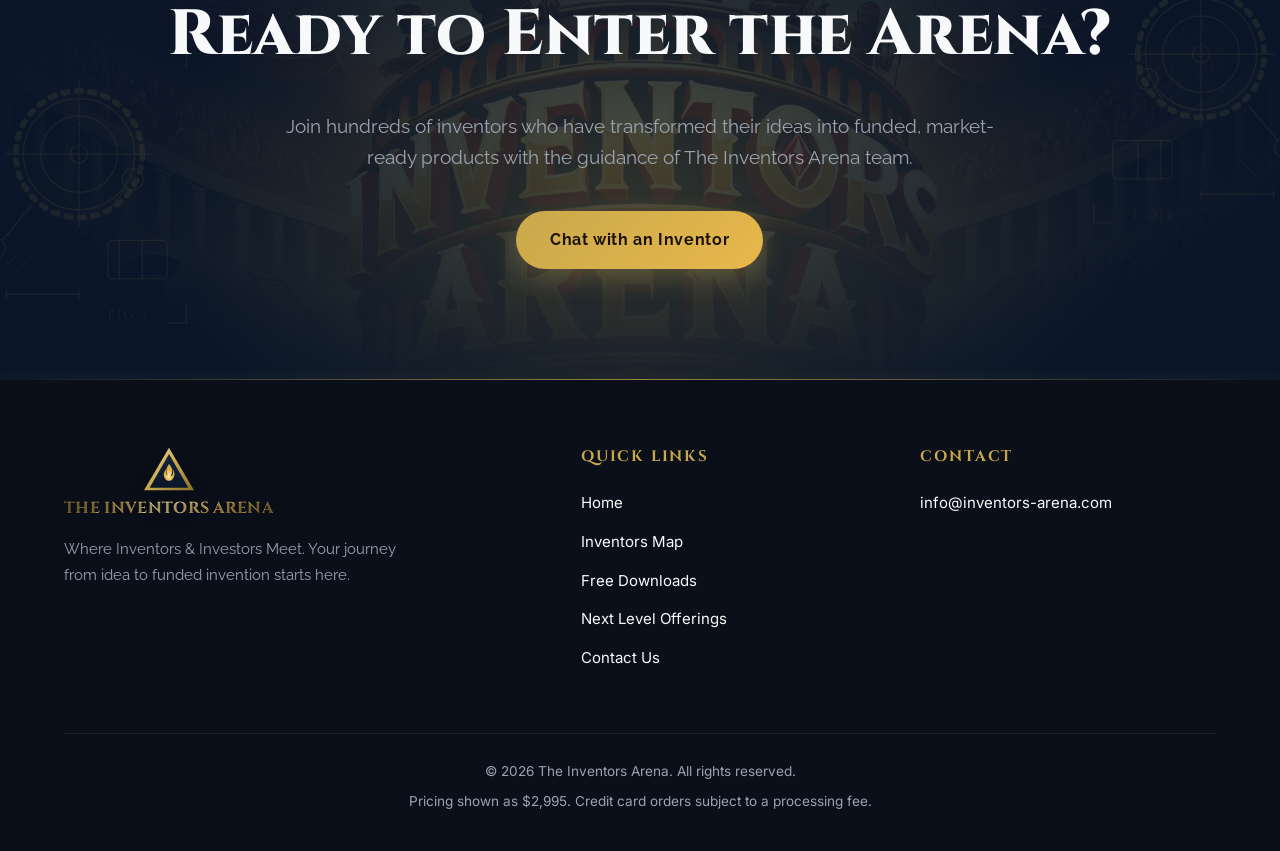
==== commit 41aa8a91: "Single Chat CTA in hero + founders; all 5 reviews; brand watermark behind Watch Our Story - Hero and" ====
--- a/index.html
+++ b/index.html
@@ -531,6 +531,8 @@
     .hero .bg-photo img { opacity: 0.34; object-position: center 40%; filter: grayscale(0.06) contrast(1.04) brightness(0.62); }
     .cta-bgphoto--arena img { opacity: 0.30; filter: grayscale(0.06) contrast(1.05) brightness(0.8); }
     .bg-photo--arena img { opacity: 0.22; filter: grayscale(0.04) contrast(1.04) brightness(0.78); }
+    /* Brand logo used as a subtle on-brand watermark (navy/gold) */
+    .bg-photo--brand img { opacity: 0.34; object-fit: contain; object-position: center; filter: none; }
     .bg-photo::after {
       content: ""; position: absolute; inset: 0;
       background:
@@ -724,7 +726,6 @@
       <p class="hero-sub">From raw idea to funded invention. Meet the two experts who get inventors funded, then chat with our team to start your journey.</p>
       <div class="hero-cta-row">
         <a class="btn btn--gold" href="#contact">Chat with an Inventor</a>
-        <a class="btn btn--outline" href="#founders">Meet Ed &amp; Scott</a>
       </div>
     </div>
     <a href="#founders" class="scroll-ind" aria-label="Scroll down">
@@ -781,7 +782,6 @@
 
       <div class="founders-cta reveal">
         <a class="btn btn--gold" href="#contact">Chat with an Inventor</a>
-        <a class="btn btn--outline" href="#contact">Book a Call</a>
       </div>
     </div>
   </section>
@@ -790,7 +790,7 @@
 
   <!-- ============== WATCH OUR STORY (redesigned split) ============== -->
   <section class="section section--charcoal tri-watermark" id="watch-story">
-    <span class="bg-photo l" style="--sec-bg:#111827"><img loading="lazy" alt="" aria-hidden="true" src="https://images.unsplash.com/photo-1581091226825-a6a2a5aee158?auto=format&fit=crop&w=1600&q=70" onerror="this.onerror=null;this.src='https://loremflickr.com/1600/900/invention,workshop'" /></span>
+    <span class="bg-photo bg-photo--brand" style="--sec-bg:#111827"><img loading="lazy" alt="" aria-hidden="true" src="img/logo-full.jpg" /></span>
     <div class="wrap">
       <div class="story-grid">
         <div class="story-copy reveal">
@@ -1050,6 +1050,24 @@
             <div class="testi-stars">★★★★★</div>
             <p class="testi-text">These guys really got amazing skills in this field. I'm amazed with the quality of this program.</p>
             <p class="testi-name">Sam Dean, Inventor</p>
+          </div>
+          <div class="testi-card">
+            <div class="testi-quote-mark">&ldquo;</div>
+            <div class="testi-stars">★★★★★</div>
+            <p class="testi-text">The Inventors Arena course is powerful. It is amazing. Thanks to Ed and Scott for putting so much effort to create this well-thought out program.</p>
+            <p class="testi-name">Rose T., Creative Director</p>
+          </div>
+          <div class="testi-card">
+            <div class="testi-quote-mark">&ldquo;</div>
+            <div class="testi-stars">★★★★★</div>
+            <p class="testi-text">An online course isn't so great without solid support. I feel I have received more than my money's worth. That's always a good feeling.</p>
+            <p class="testi-name">Tina James, Creator / Inventor</p>
+          </div>
+          <div class="testi-card">
+            <div class="testi-quote-mark">&ldquo;</div>
+            <div class="testi-stars">★★★★★</div>
+            <p class="testi-text">Best course for inventors that I've tried so far. There's so much useful information and it's easy enough to understand. Keep the good work guys.</p>
+            <p class="testi-name">Todd Sorensen, Inventor Coach</p>
           </div>
         </div>
         <div class="carousel-arrows">
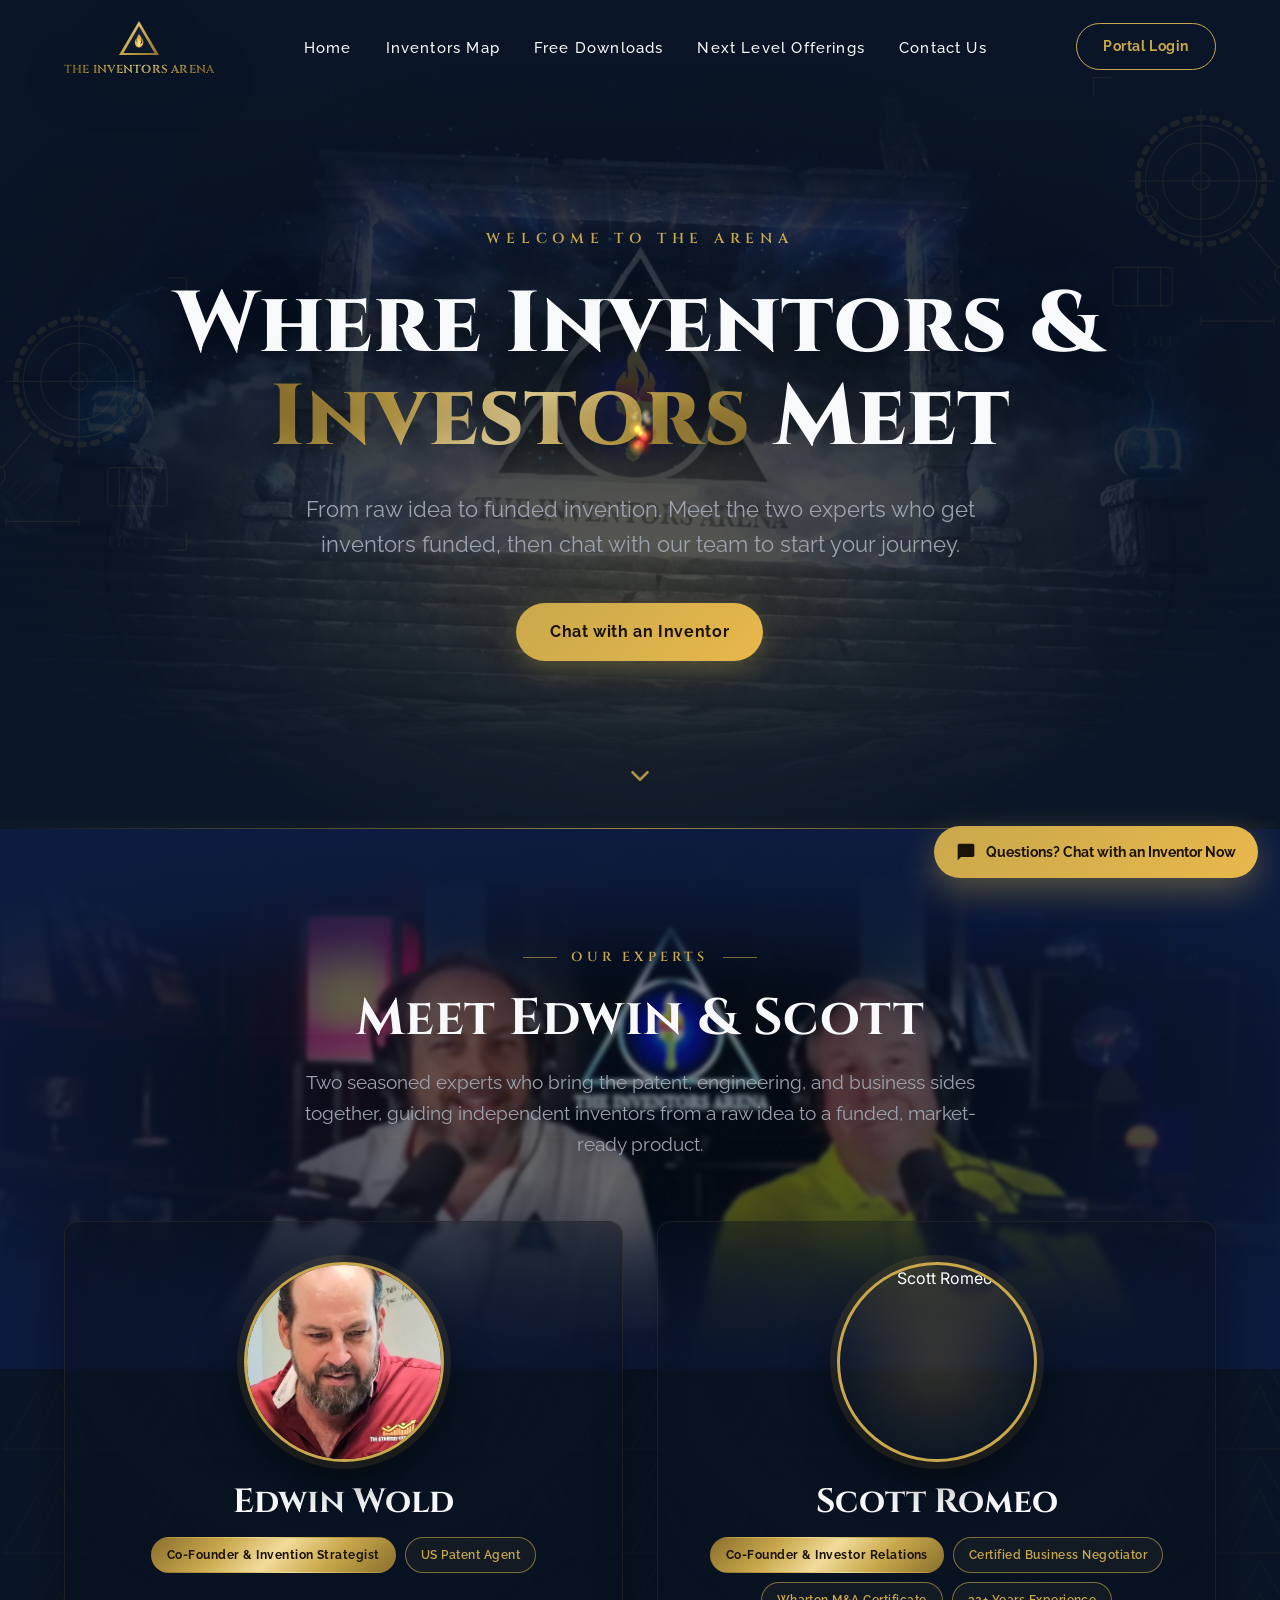
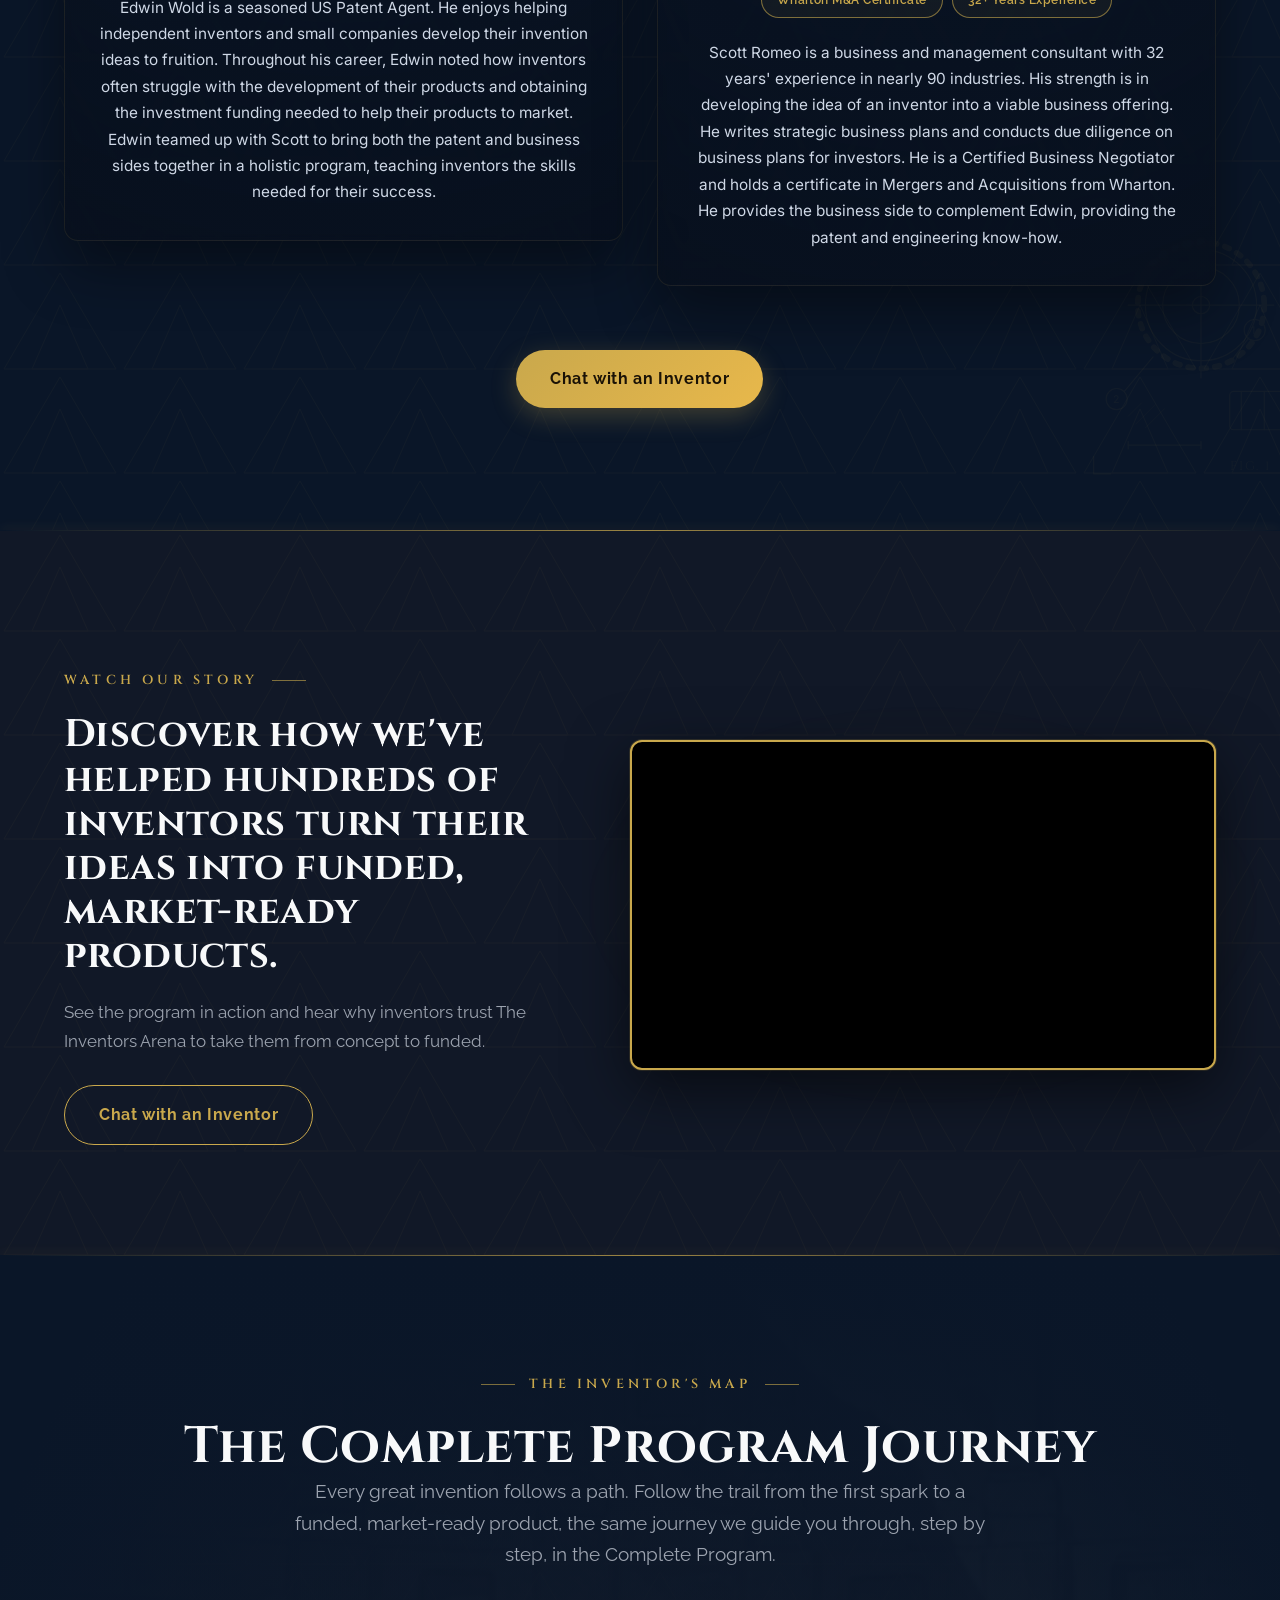
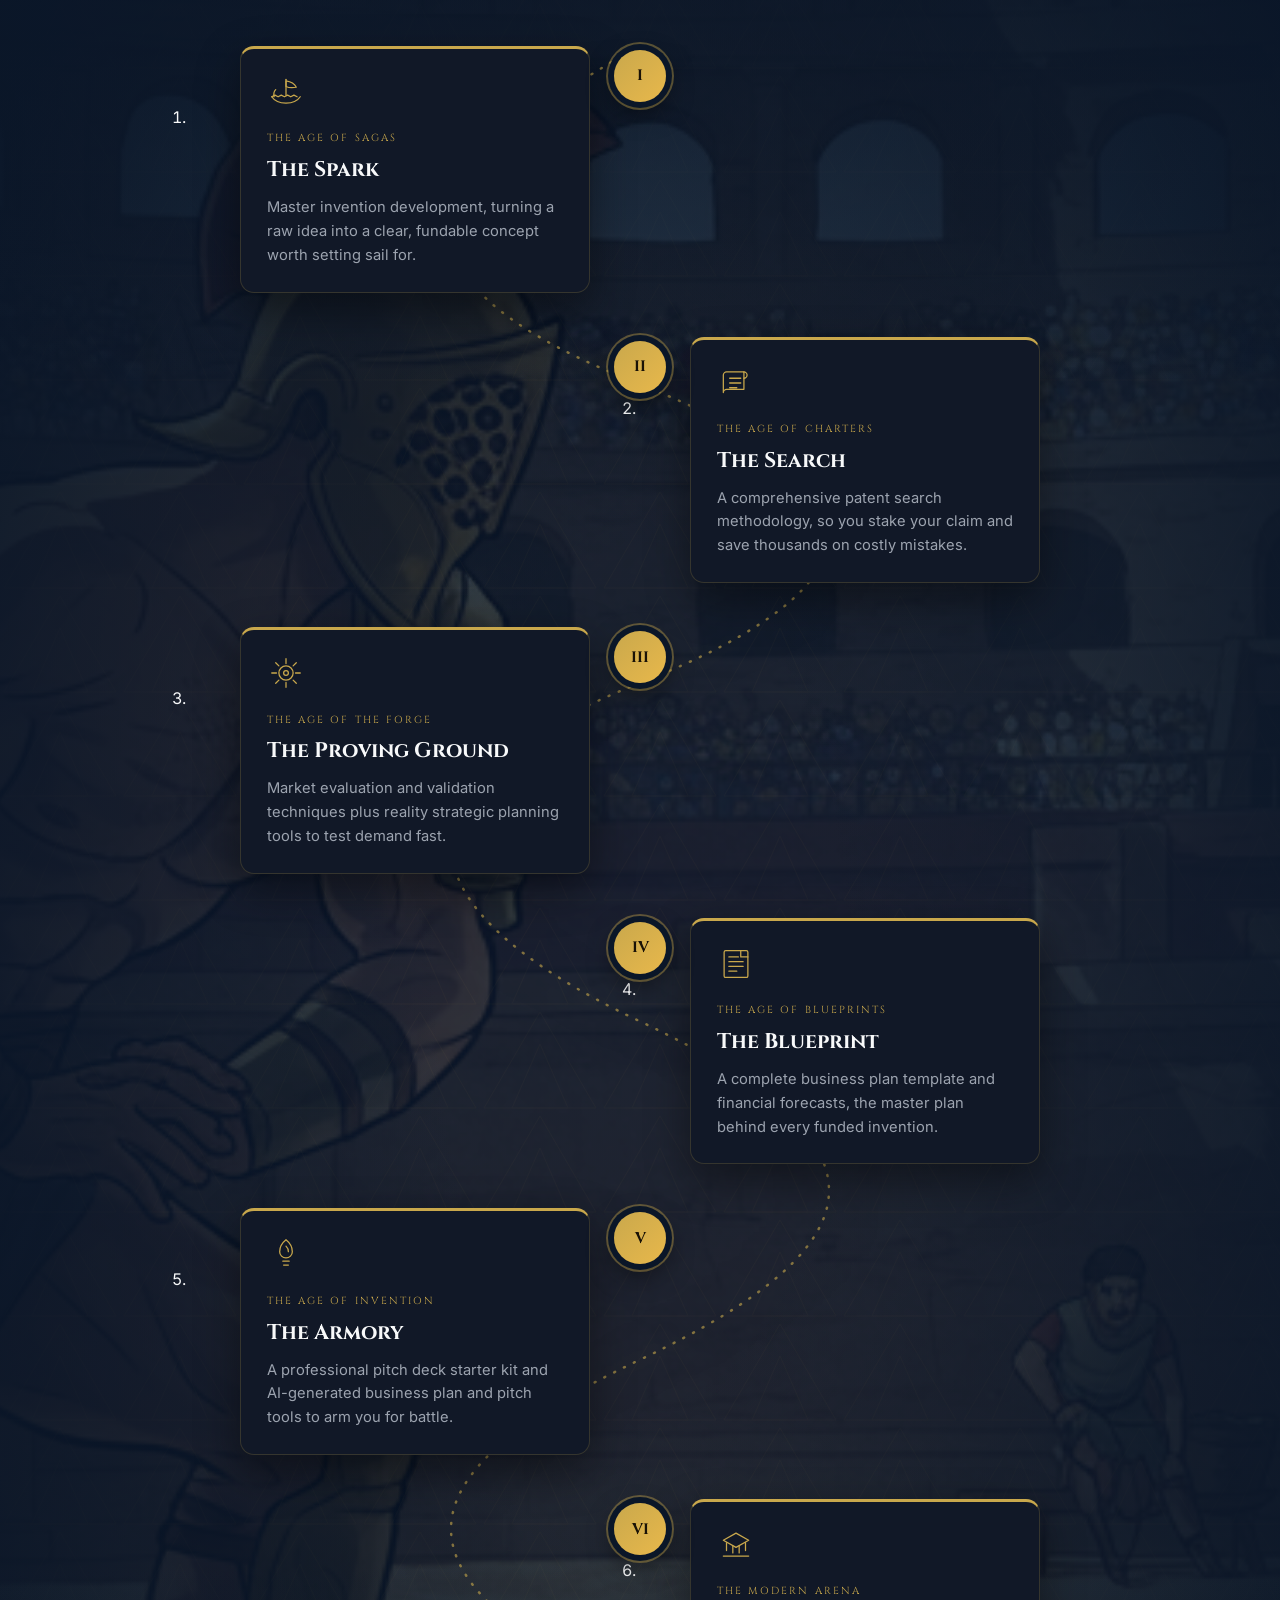
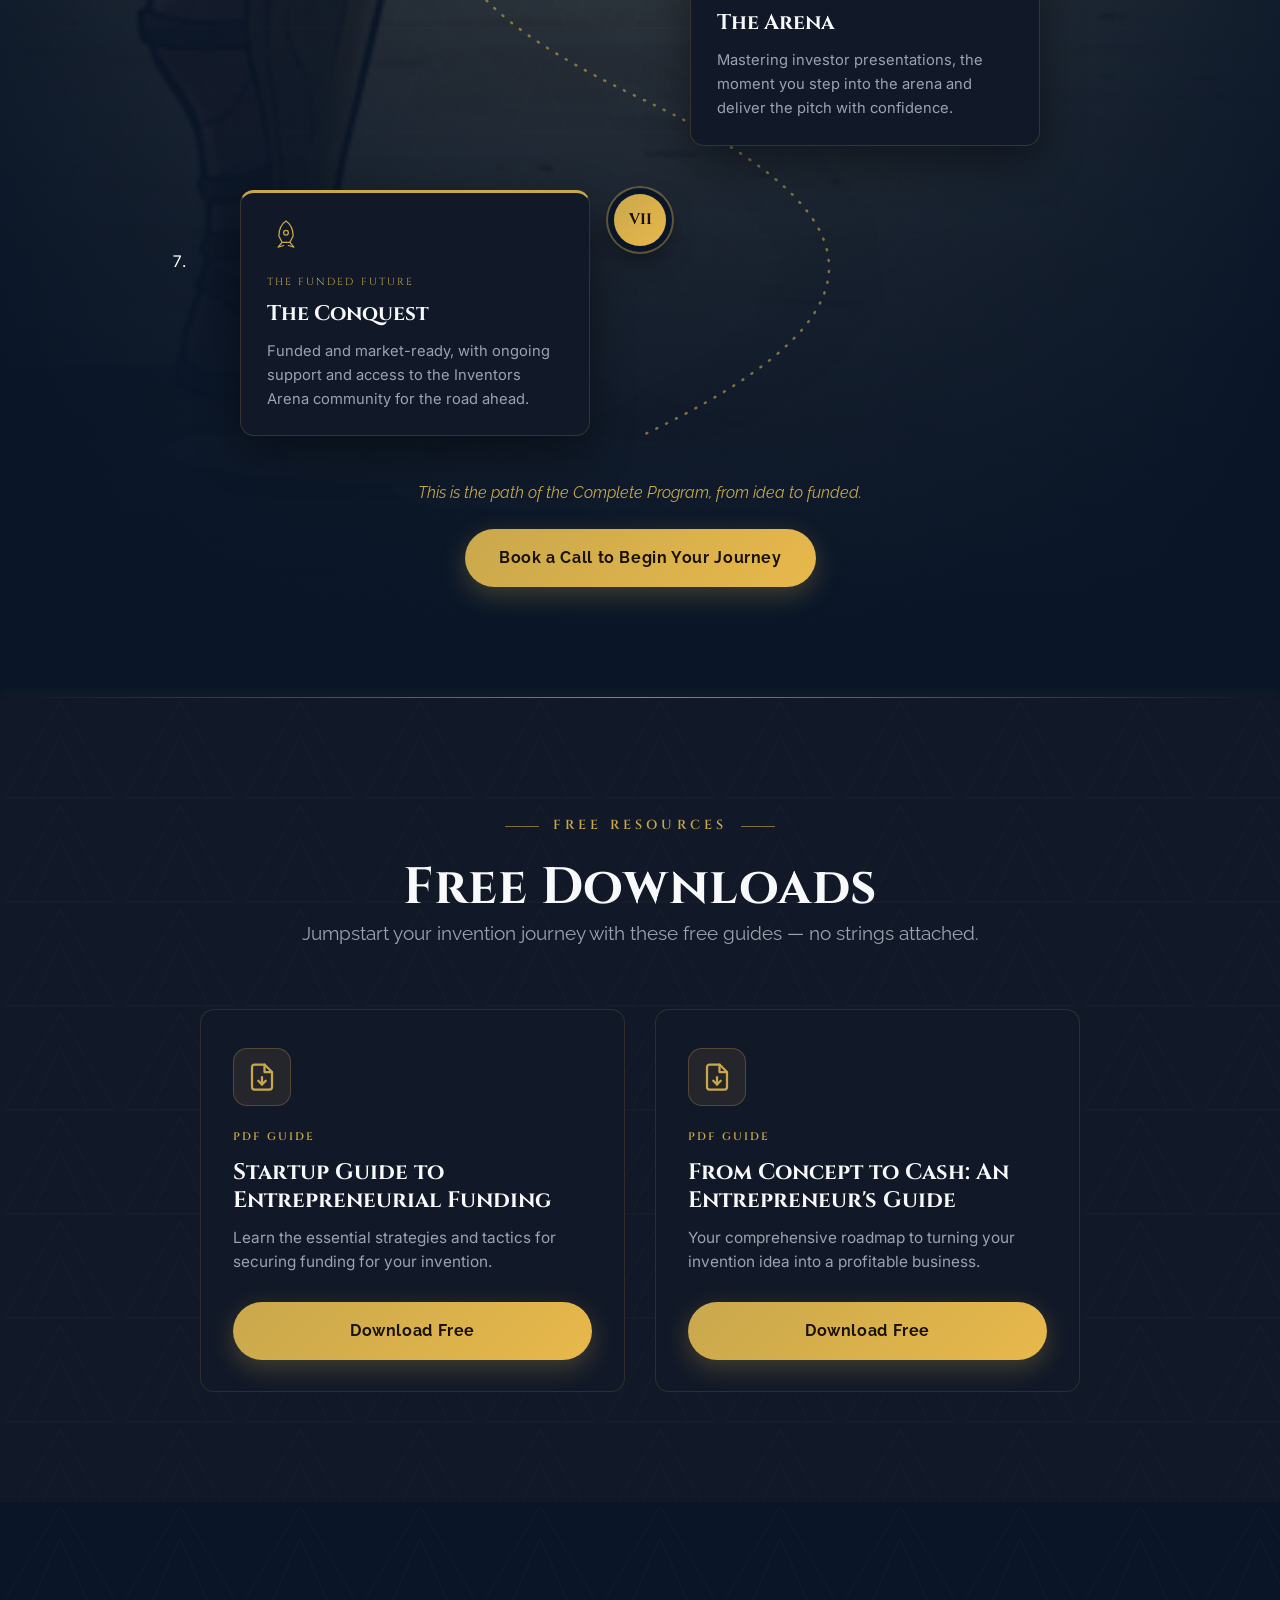
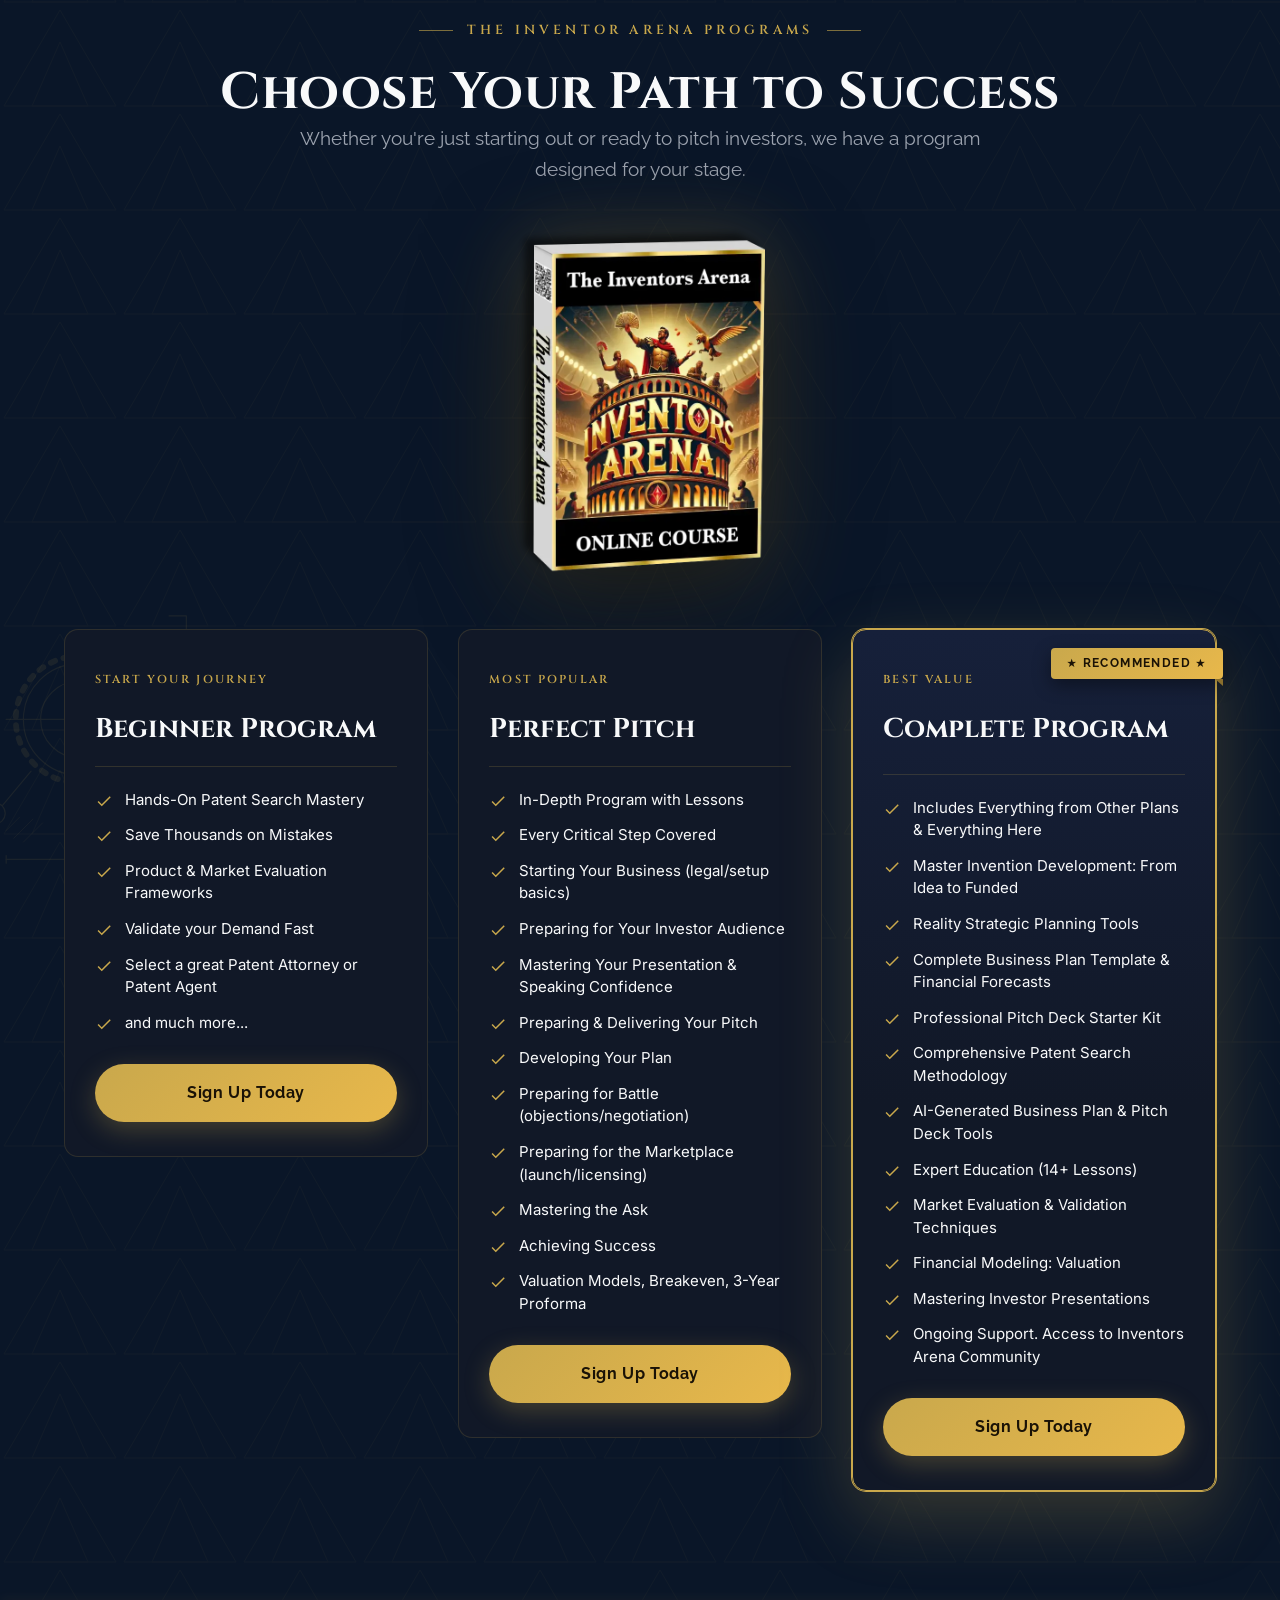
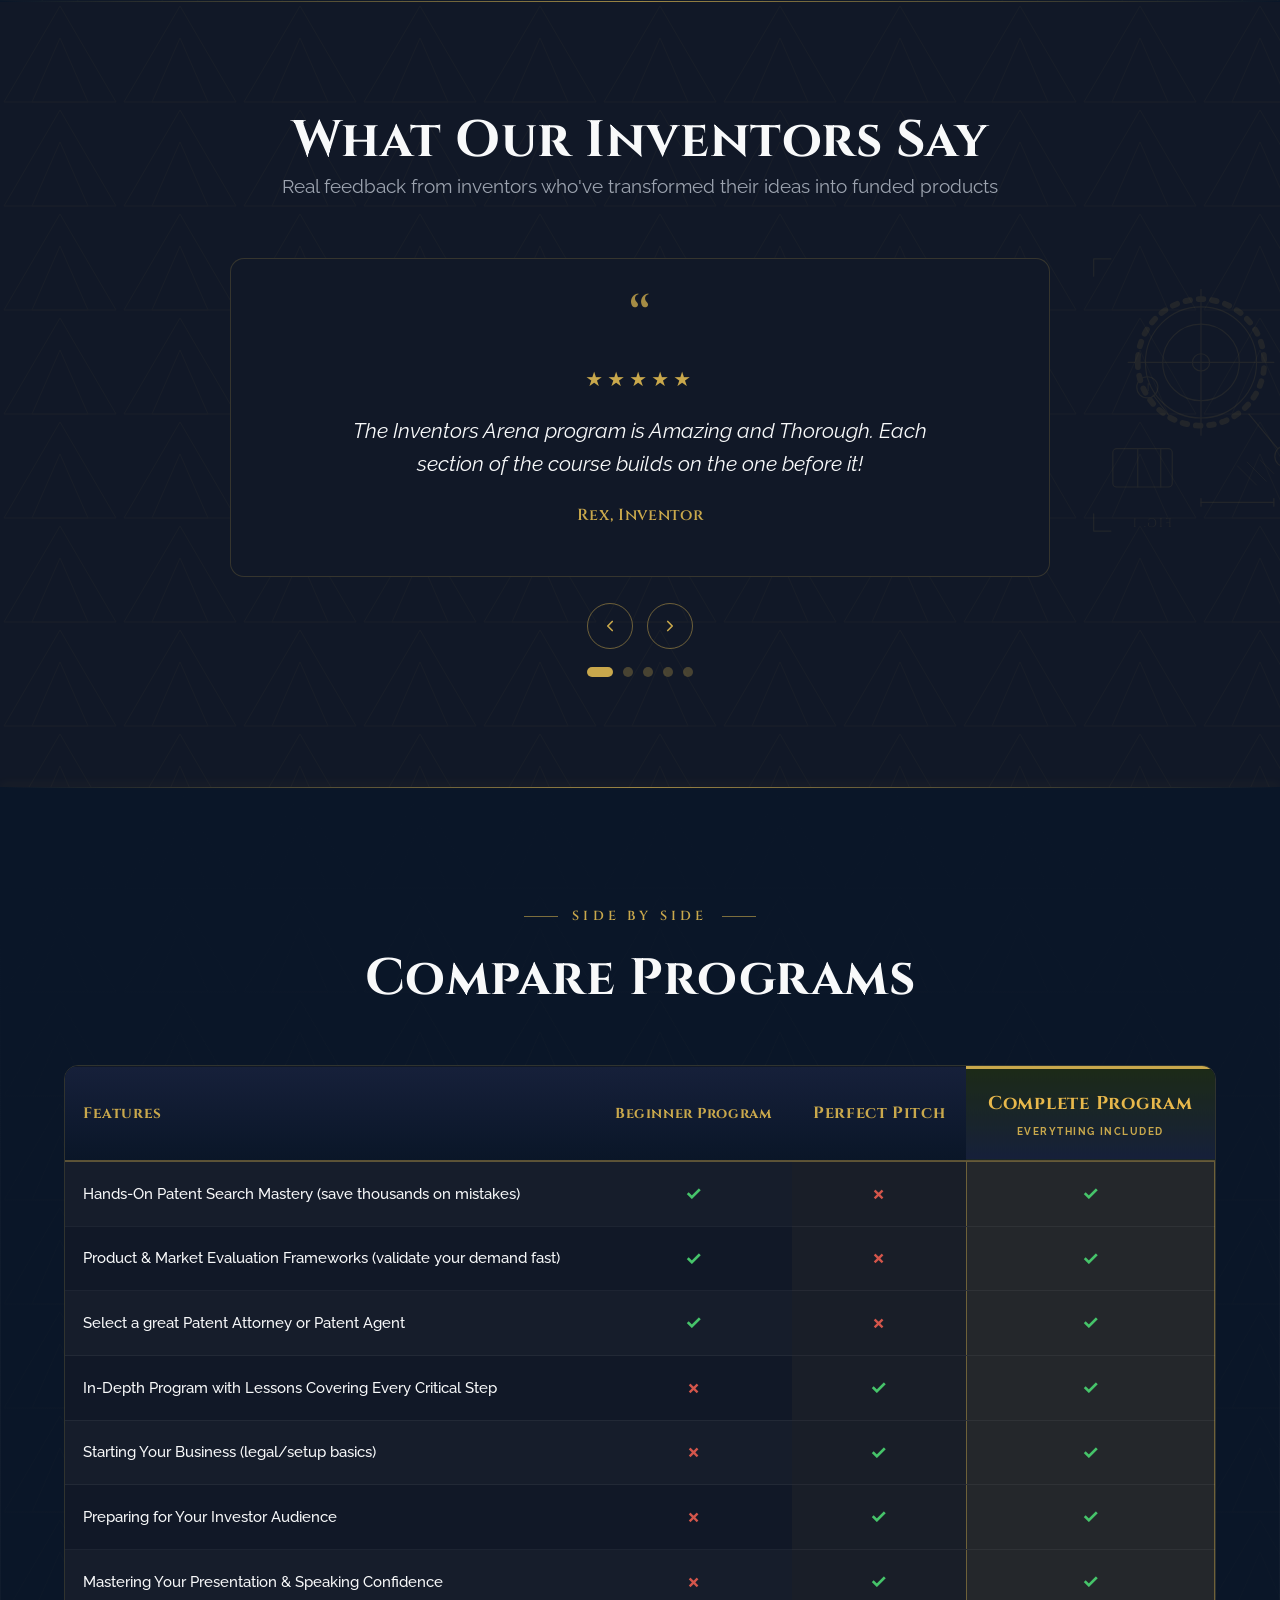
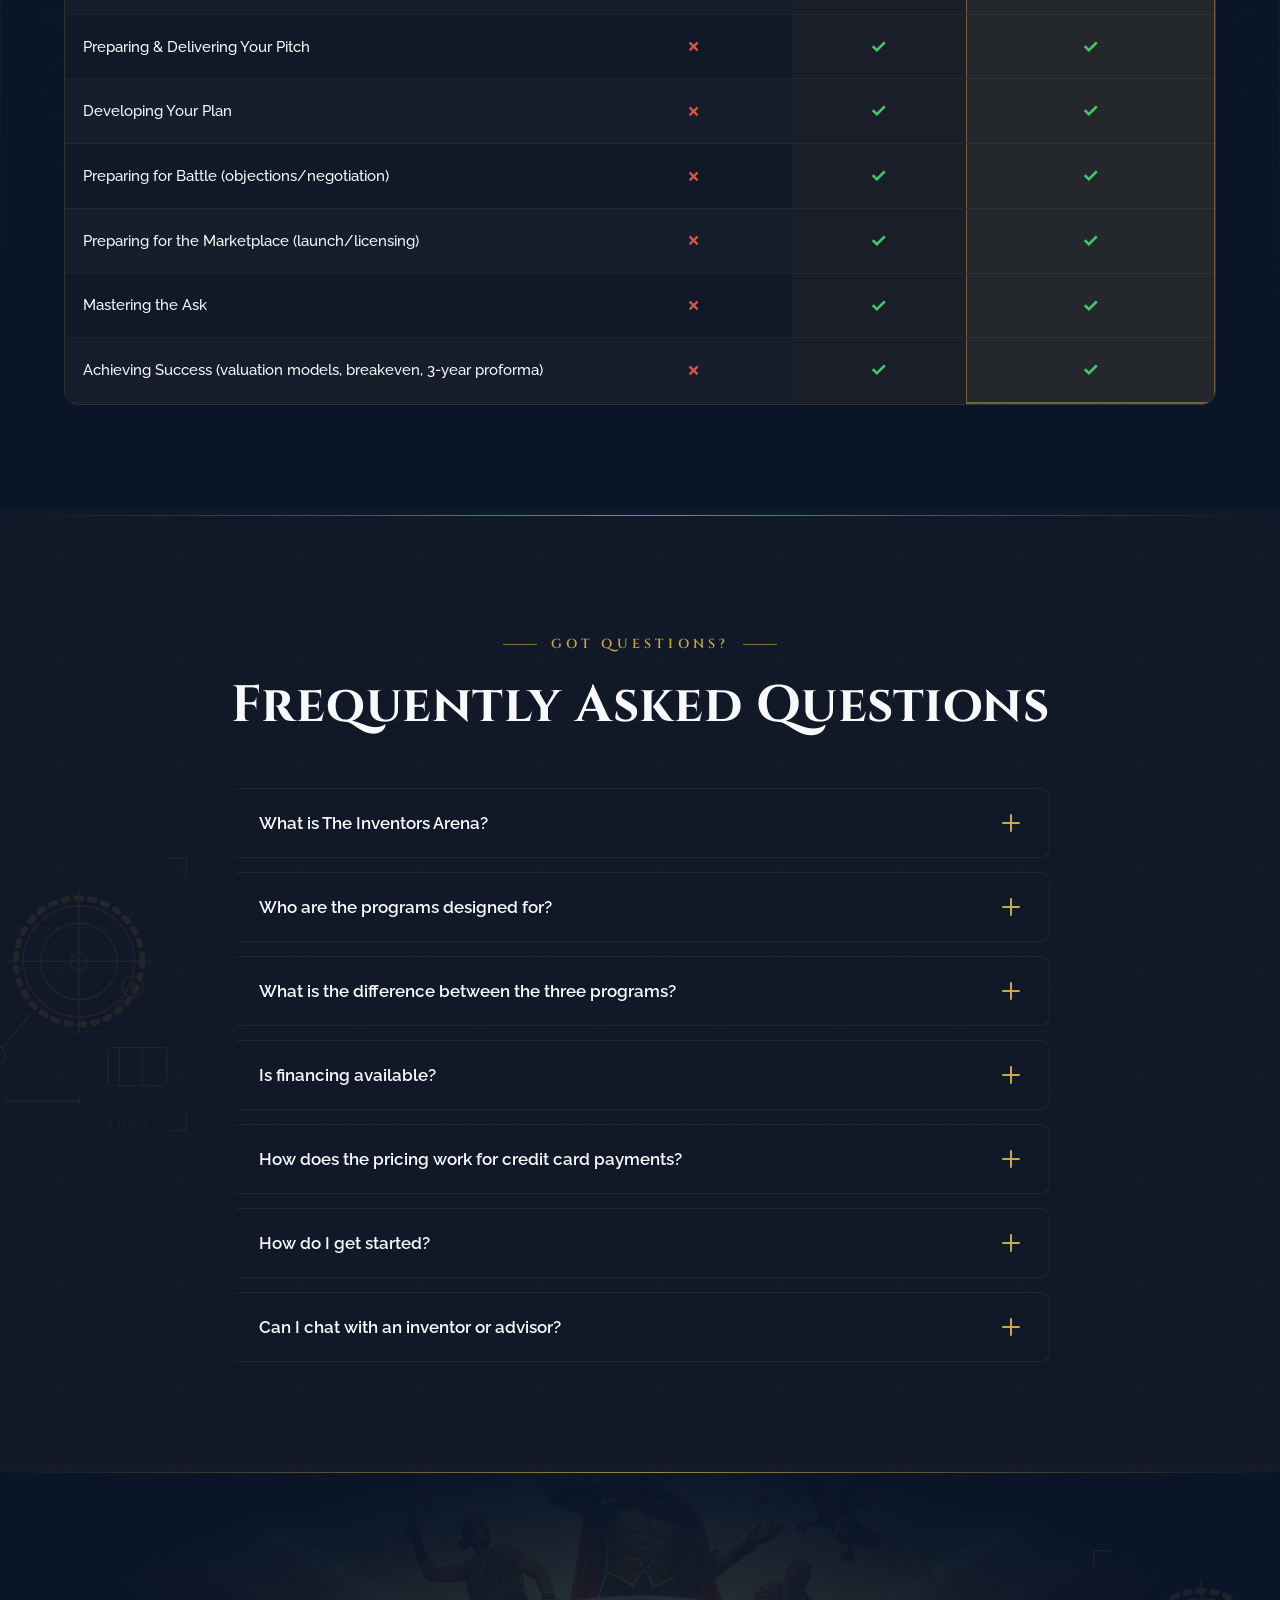
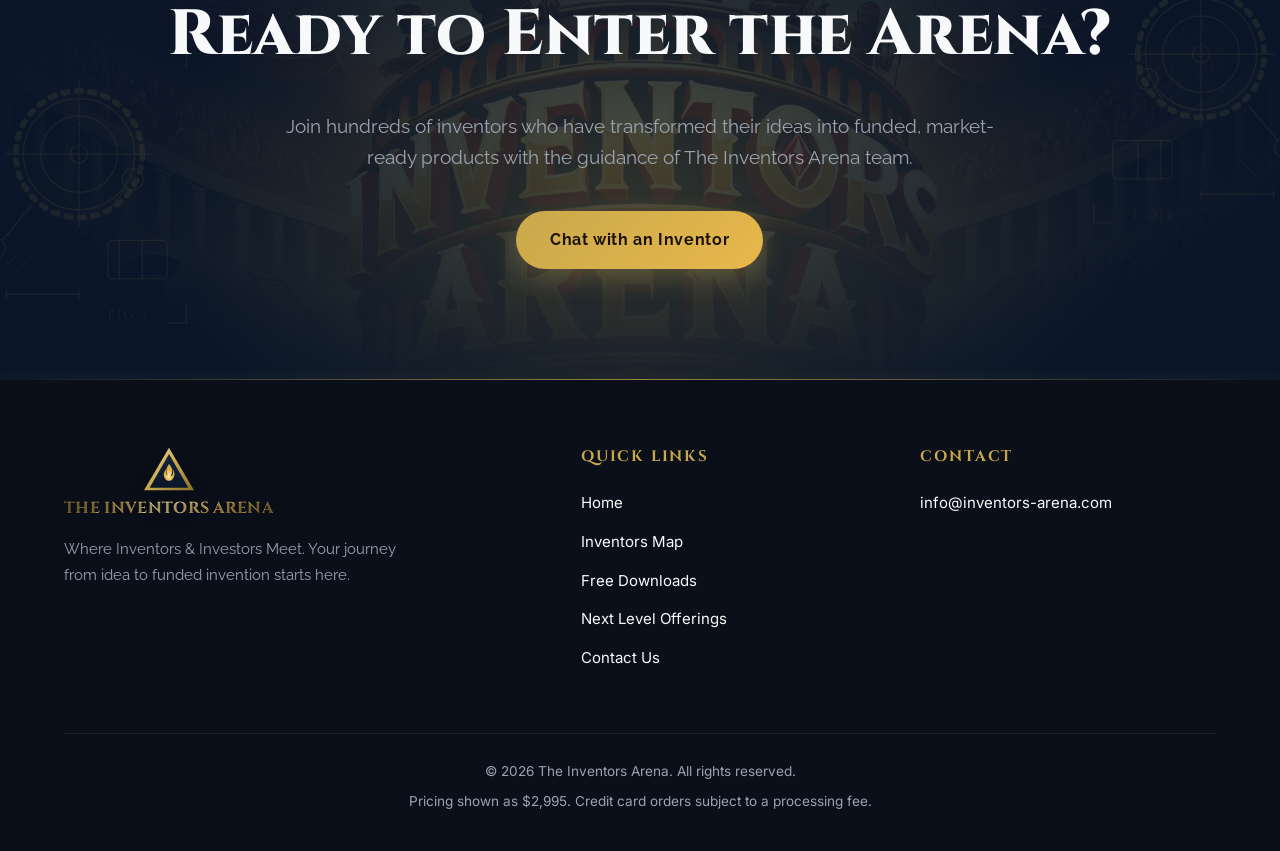
==== commit 9dfa2a5b: "Remove Watch Our Story background; Ed & Scott photo banner flanks founders heading - Removed the Wat" ====
--- a/index.html
+++ b/index.html
@@ -532,7 +532,15 @@
     .cta-bgphoto--arena img { opacity: 0.30; filter: grayscale(0.06) contrast(1.05) brightness(0.8); }
     .bg-photo--arena img { opacity: 0.22; filter: grayscale(0.04) contrast(1.04) brightness(0.78); }
     /* Brand logo used as a subtle on-brand watermark (navy/gold) */
-    .bg-photo--brand img { opacity: 0.34; object-fit: contain; object-position: center; filter: none; }
+    /* Founders: Ed & Scott photo as a banner behind the heading — faces flank the title, center logo masked out */
+    .bg-photo--founders { bottom: auto; height: 540px; }
+    .bg-photo--founders img { opacity: 0.5; object-fit: cover; object-position: center 30%; filter: contrast(1.04) brightness(0.95) blur(2px); }
+    .bg-photo--founders::after {
+      background:
+        radial-gradient(46% 100% at 50% 44%, rgba(13,27,62,0.98) 28%, rgba(13,27,62,0.6) 56%, transparent 80%),
+        linear-gradient(180deg, rgba(13,27,62,0.42), transparent 26%, transparent 50%, var(--sec-bg));
+    }
+    @media (max-width: 700px) { .bg-photo--founders { height: 400px; } }
     .bg-photo::after {
       content: ""; position: absolute; inset: 0;
       background:
@@ -737,7 +745,7 @@
 
   <!-- ============== FOUNDERS: FOCAL POINT ============== -->
   <section class="section section--navy tri-watermark" id="founders">
-    <span class="bg-photo" style="--sec-bg:#0d1b3e"><img loading="lazy" alt="" aria-hidden="true" src="img/ed-scott-podcast.png" /></span>
+    <span class="bg-photo bg-photo--founders" style="--sec-bg:#0d1b3e"><img loading="lazy" alt="" aria-hidden="true" src="img/ed-scott-podcast.png" /></span>
     <span class="deco bp silver deco-right deco-bottom" style="opacity:.045"><svg viewBox="0 0 240 300" style="width:100%"><use href="#bp-fig"/></svg></span>
     <div class="wrap">
       <div class="center founders-intro reveal">
@@ -790,7 +798,6 @@
 
   <!-- ============== WATCH OUR STORY (redesigned split) ============== -->
   <section class="section section--charcoal tri-watermark" id="watch-story">
-    <span class="bg-photo bg-photo--brand" style="--sec-bg:#111827"><img loading="lazy" alt="" aria-hidden="true" src="img/logo-full.jpg" /></span>
     <div class="wrap">
       <div class="story-grid">
         <div class="story-copy reveal">
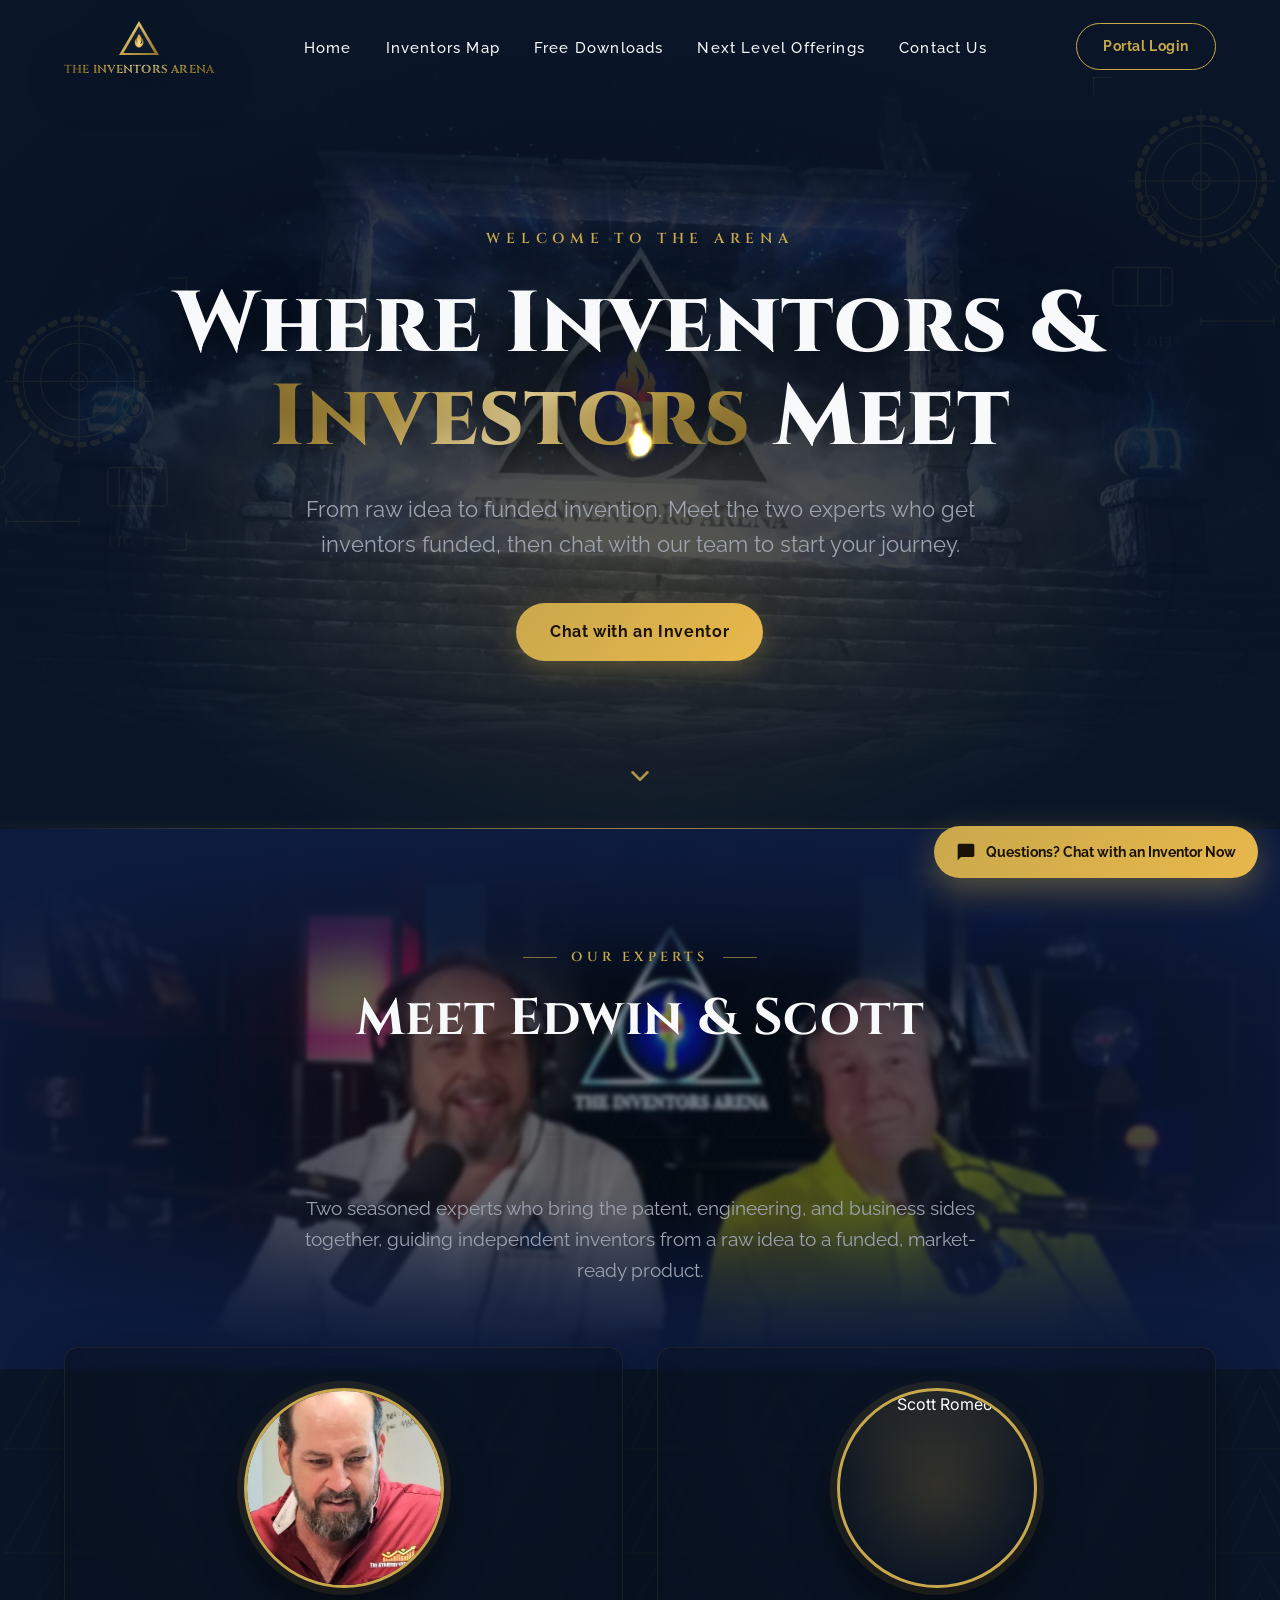
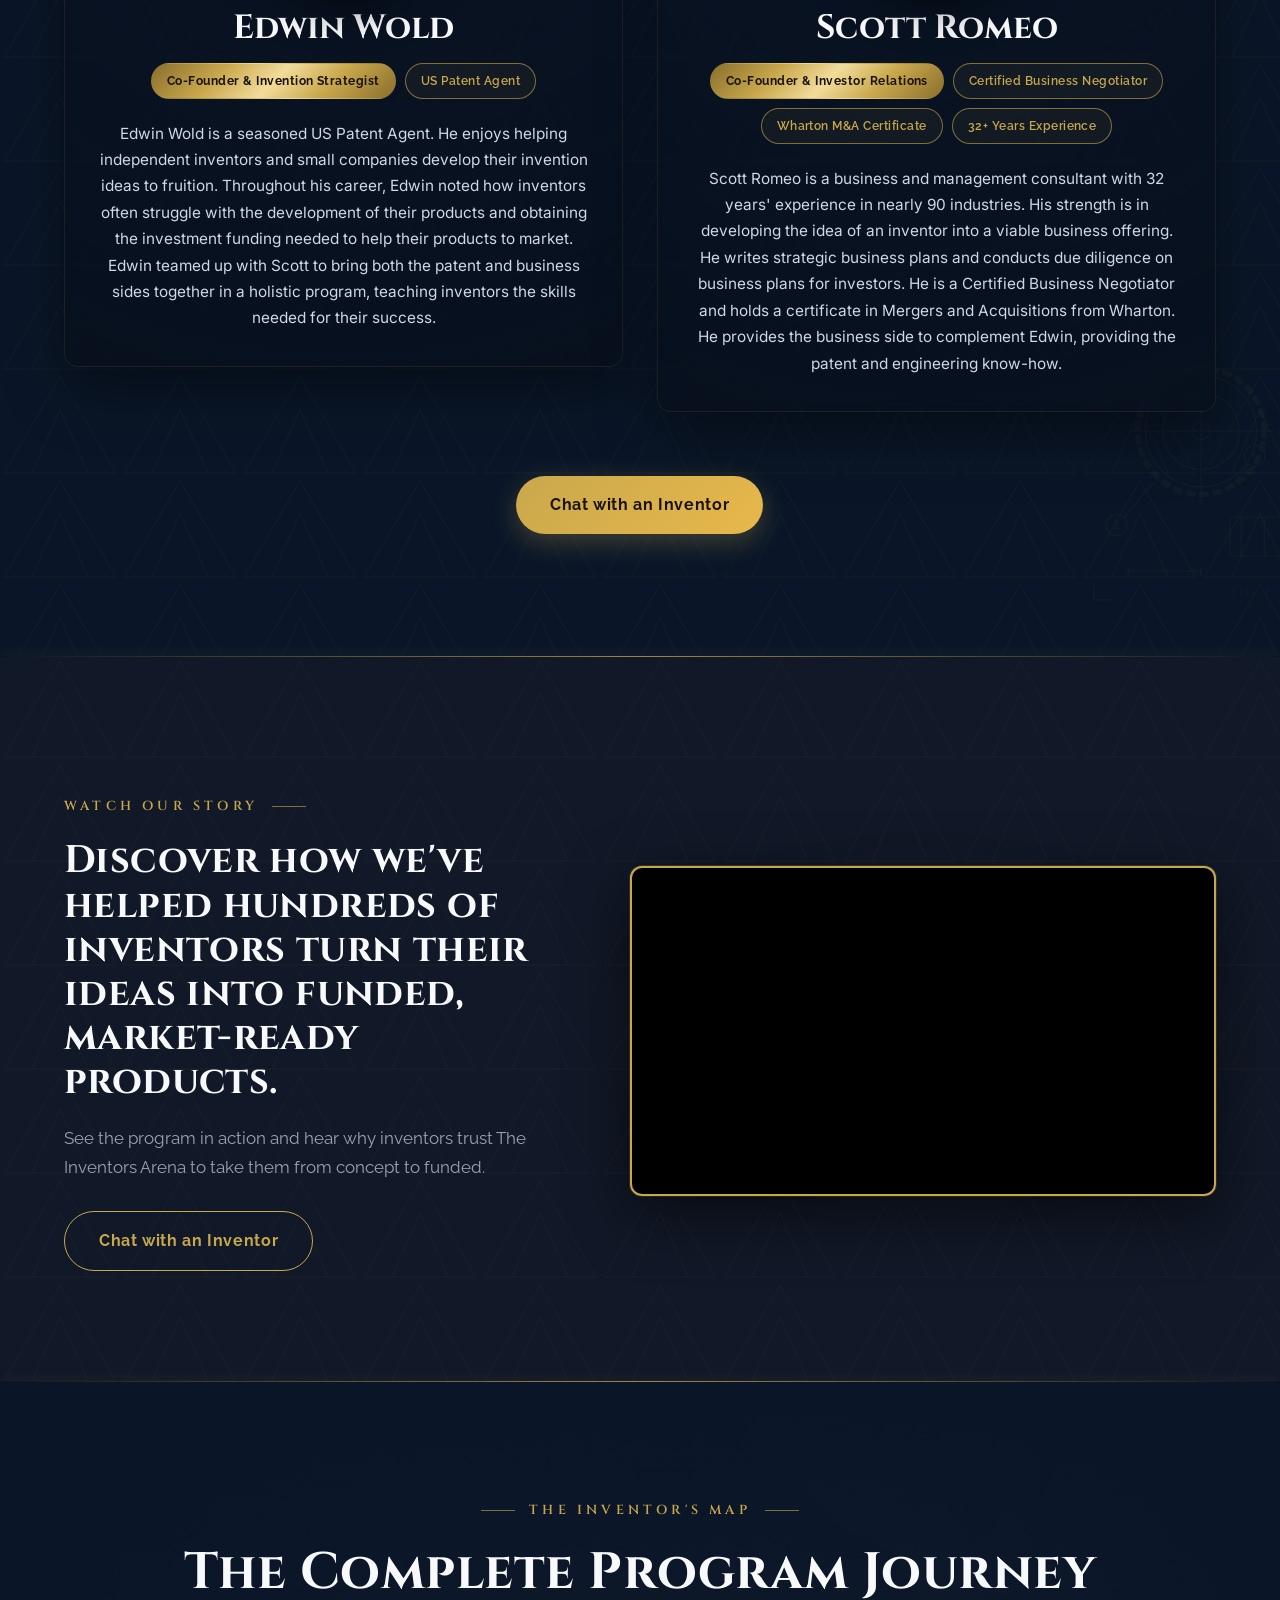
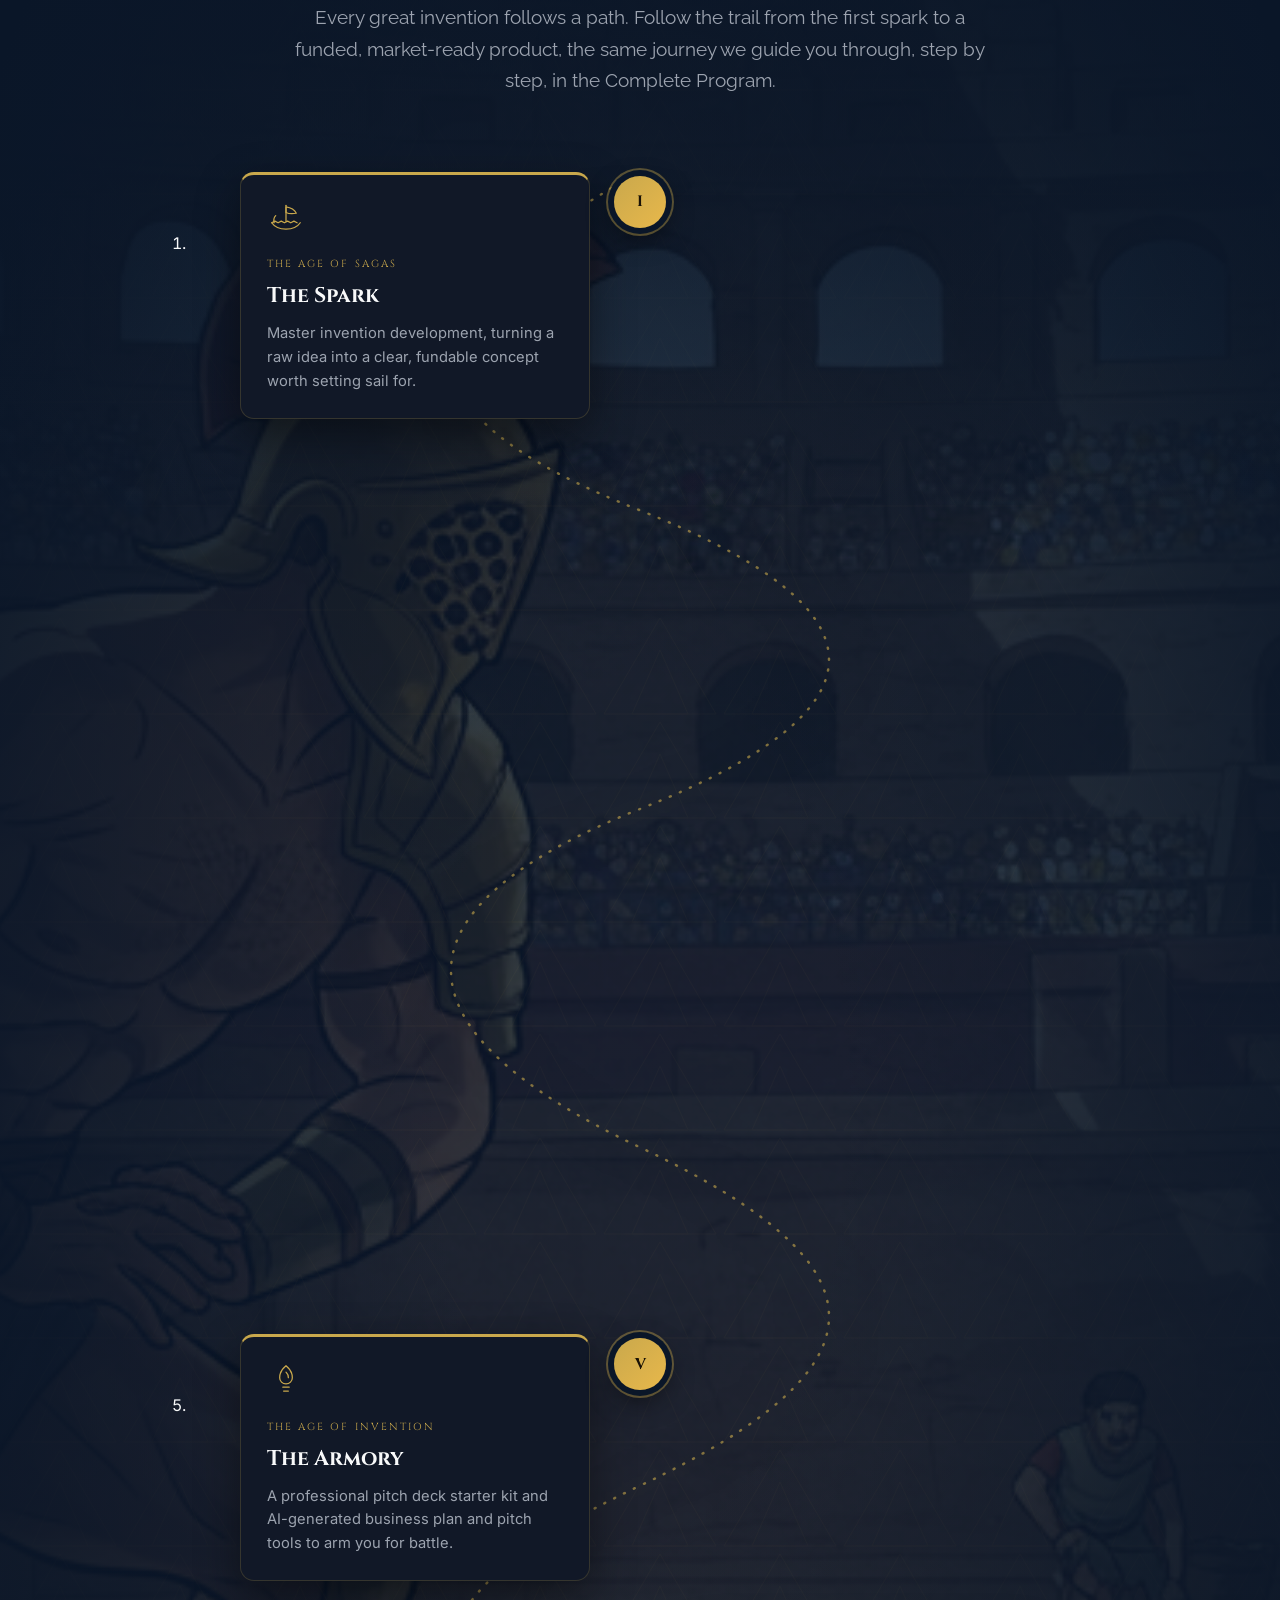
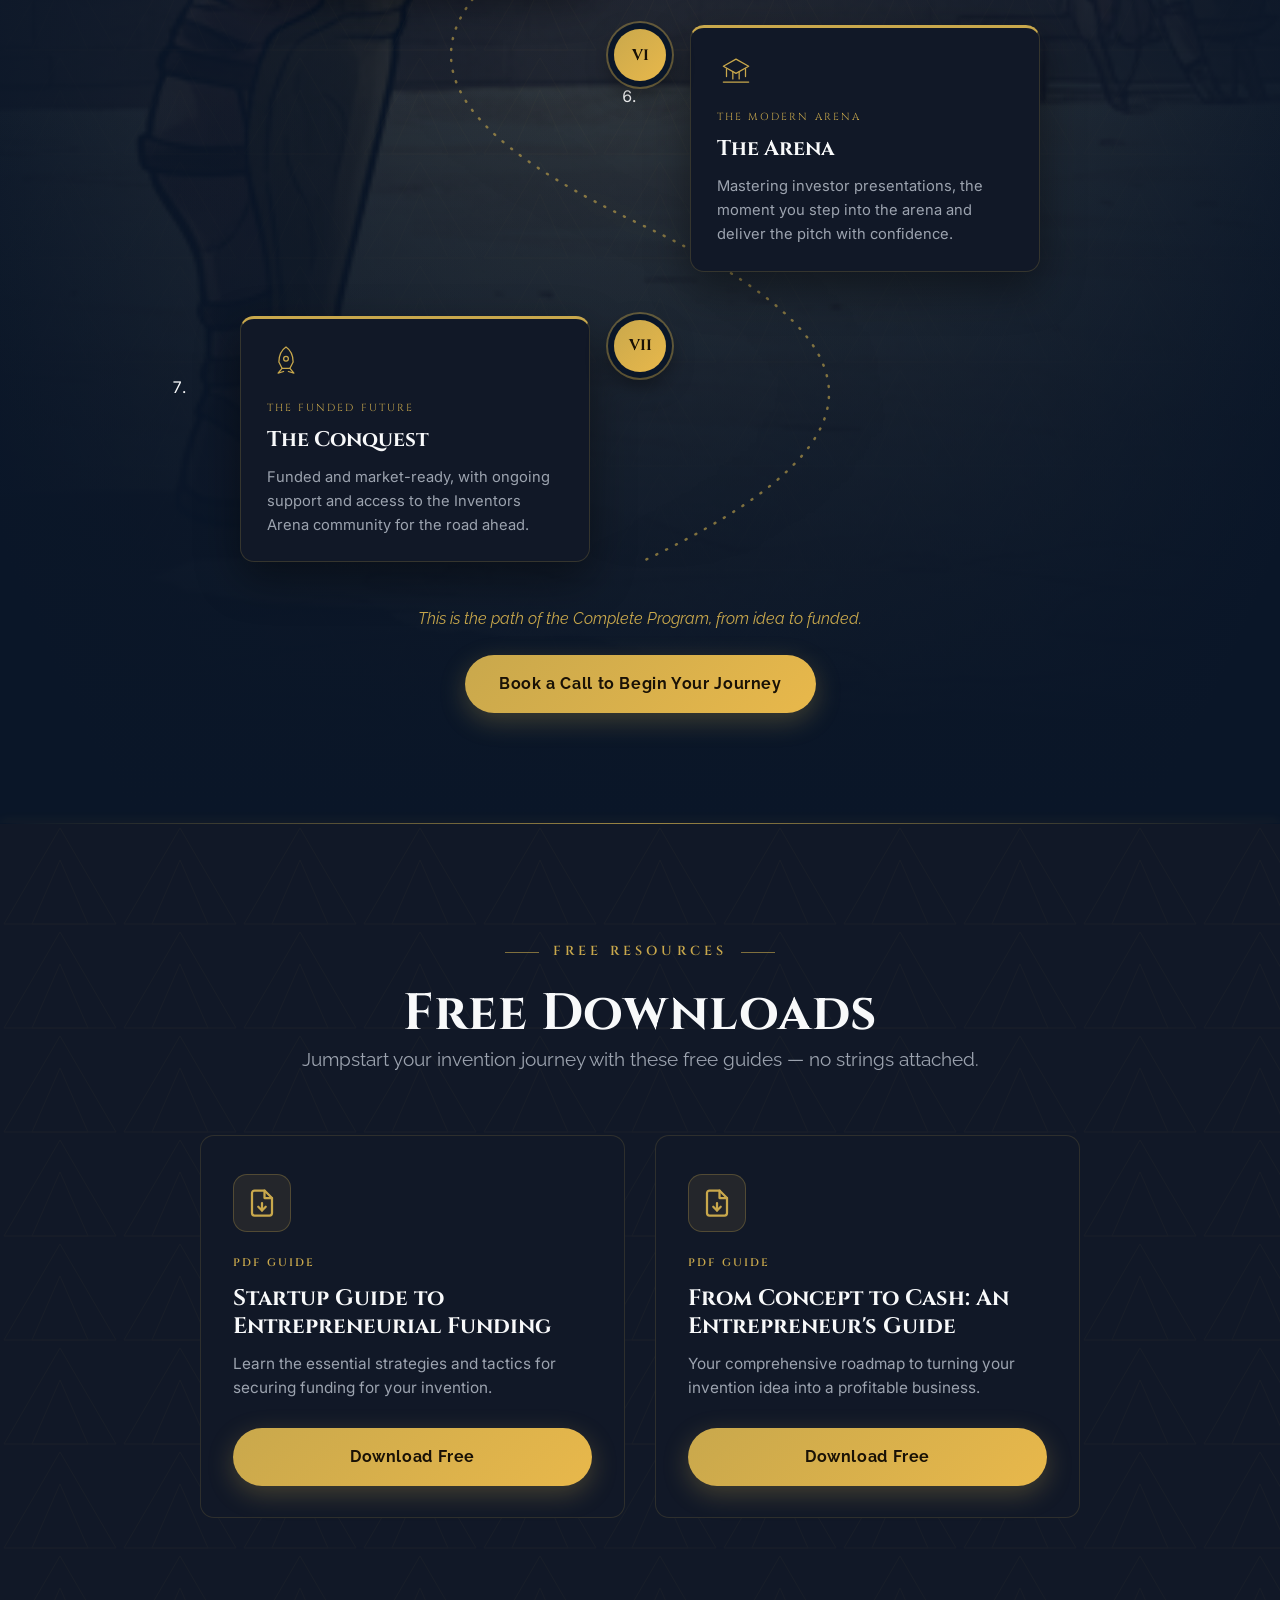
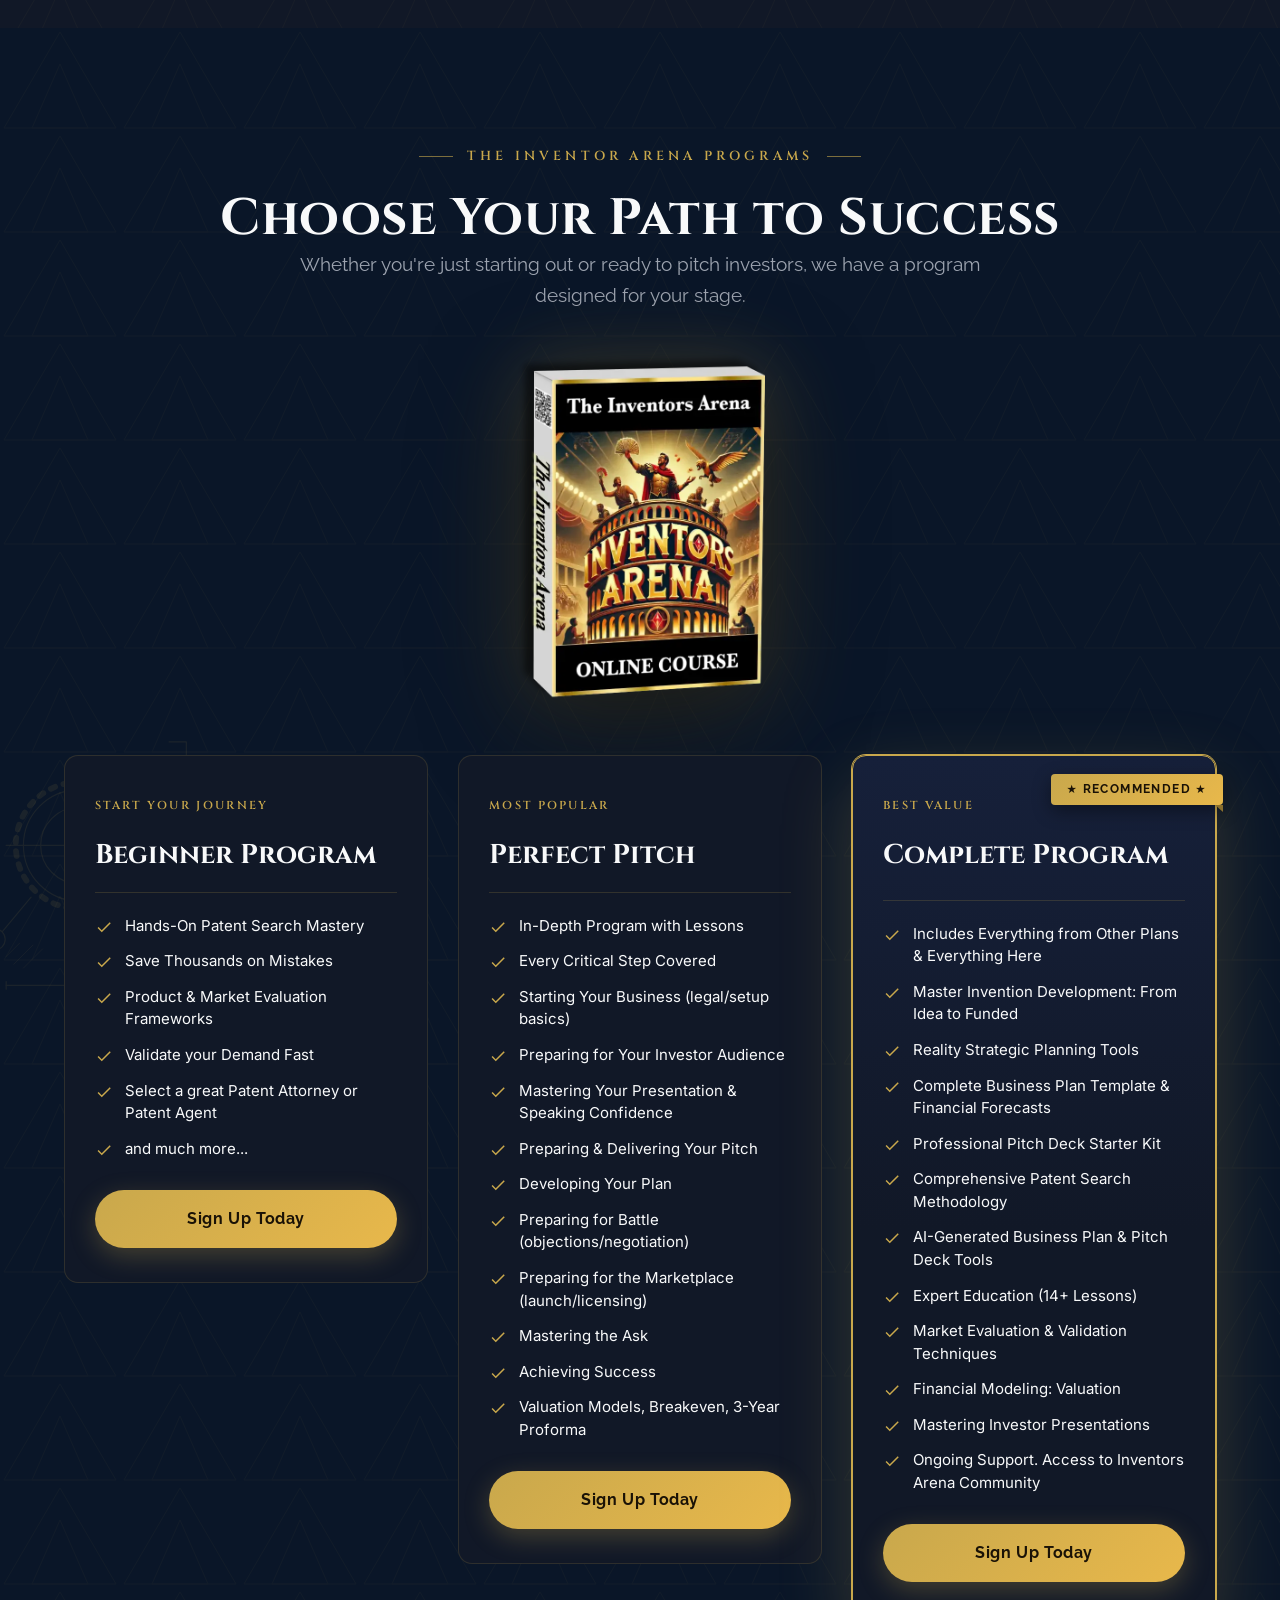
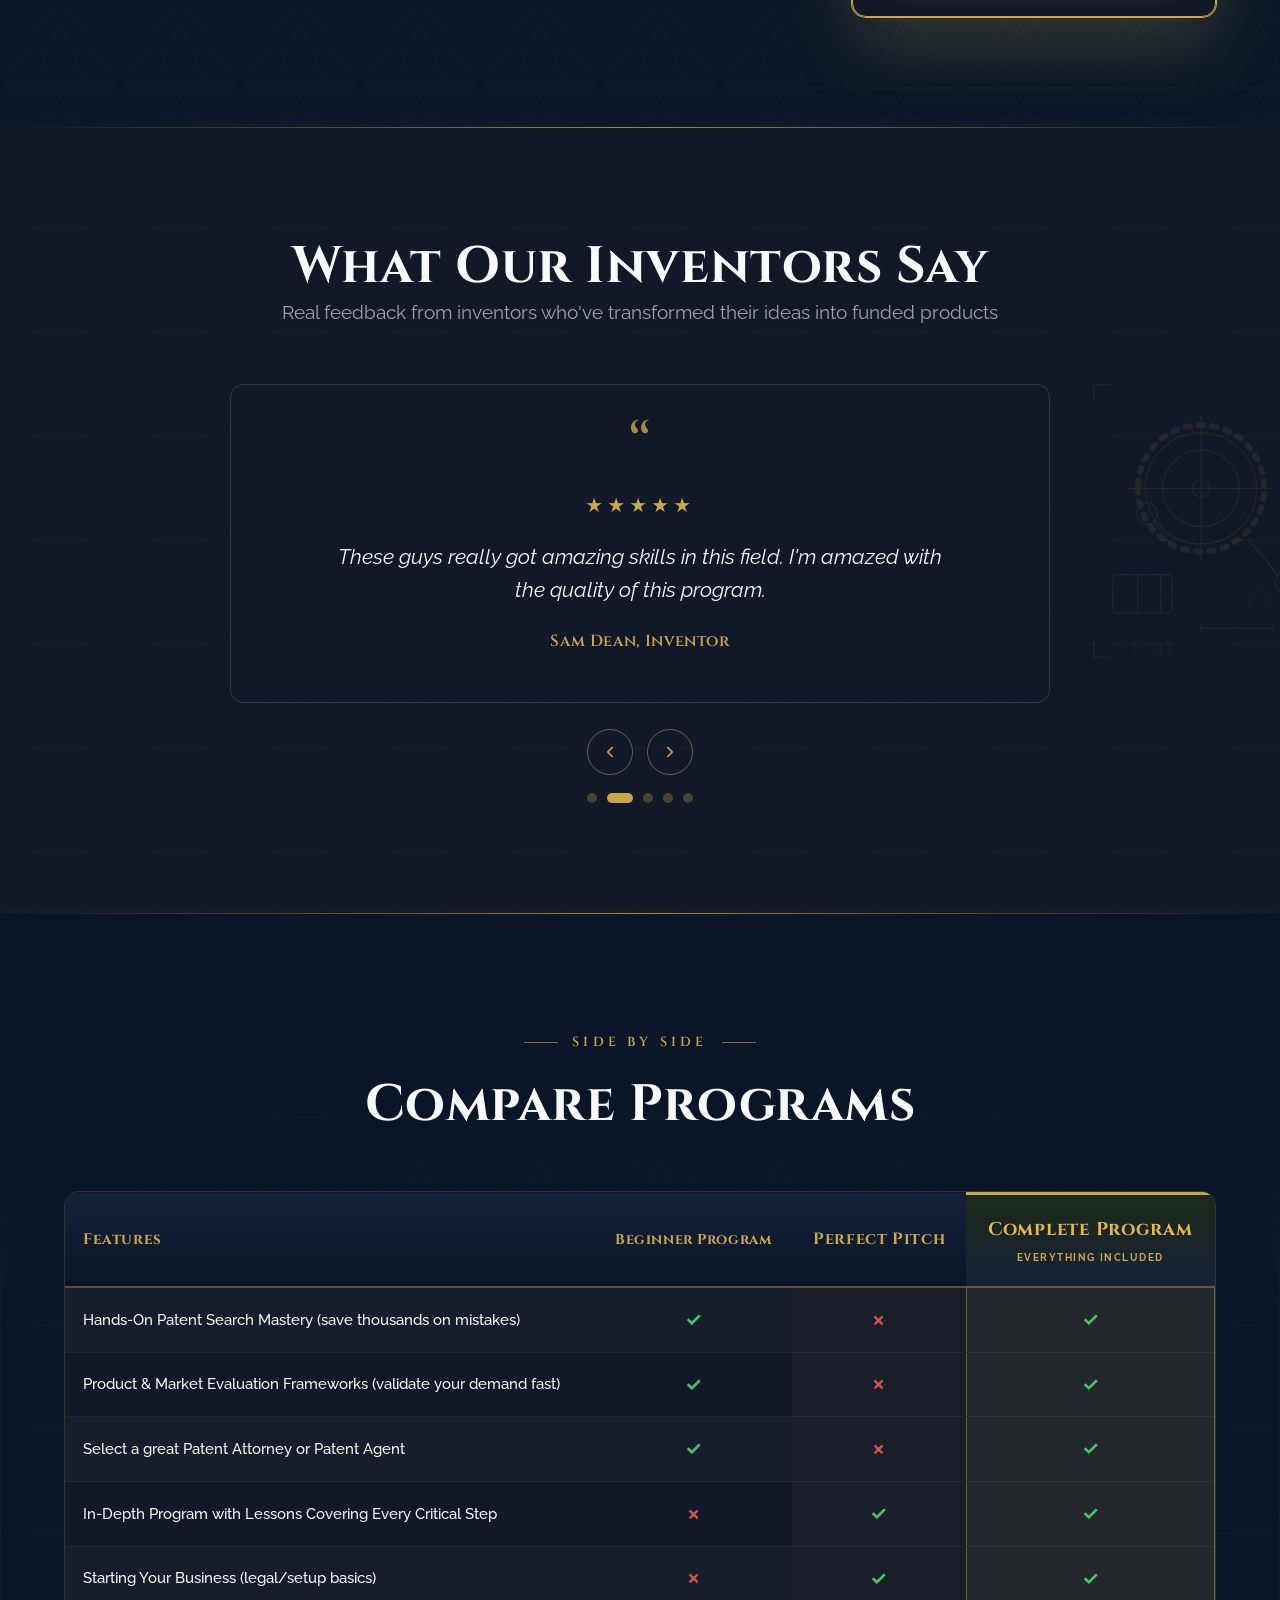
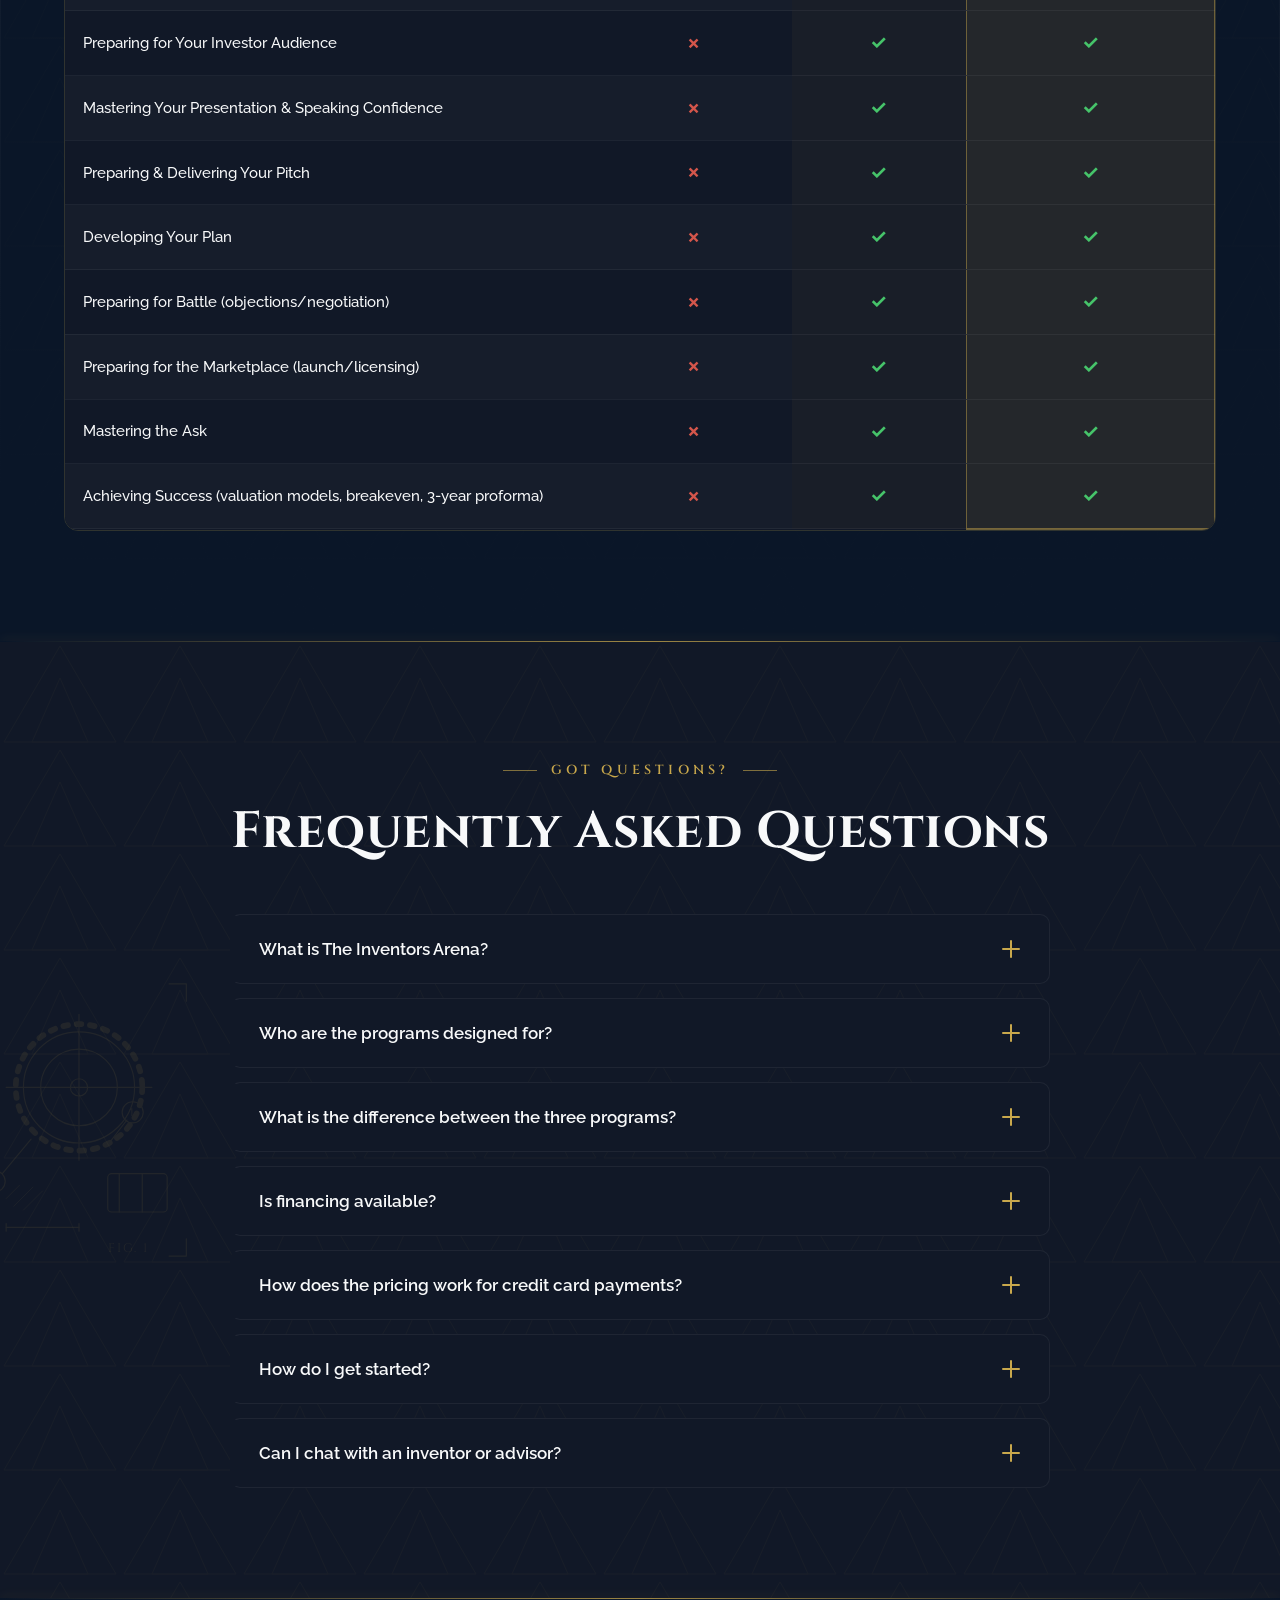
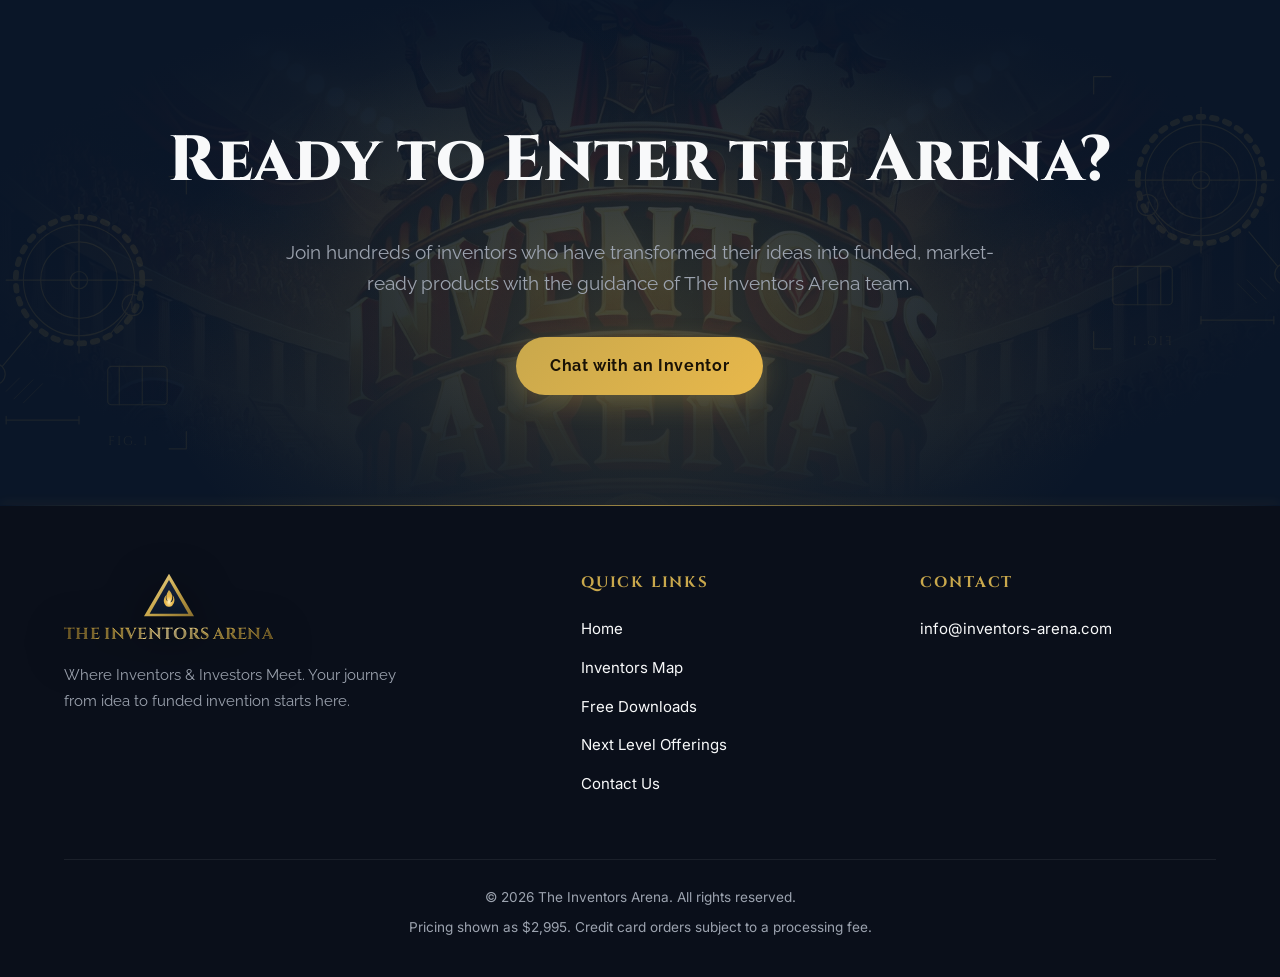
==== commit a9af0465: "Move founders sub-heading down ~1.5in for readability over the photo banner Co-Authored-By: Claude O" ====
--- a/index.html
+++ b/index.html
@@ -751,7 +751,7 @@
       <div class="center founders-intro reveal">
         <span class="pre-label">Our Experts</span>
         <h2 class="section-head">Meet Edwin &amp; Scott</h2>
-        <p class="section-sub" style="margin-top:18px;">Two seasoned experts who bring the patent, engineering, and business sides together, guiding independent inventors from a raw idea to a funded, market-ready product.</p>
+        <p class="section-sub" style="margin-top:144px;">Two seasoned experts who bring the patent, engineering, and business sides together, guiding independent inventors from a raw idea to a funded, market-ready product.</p>
       </div>
 
       <div class="founders-grid">
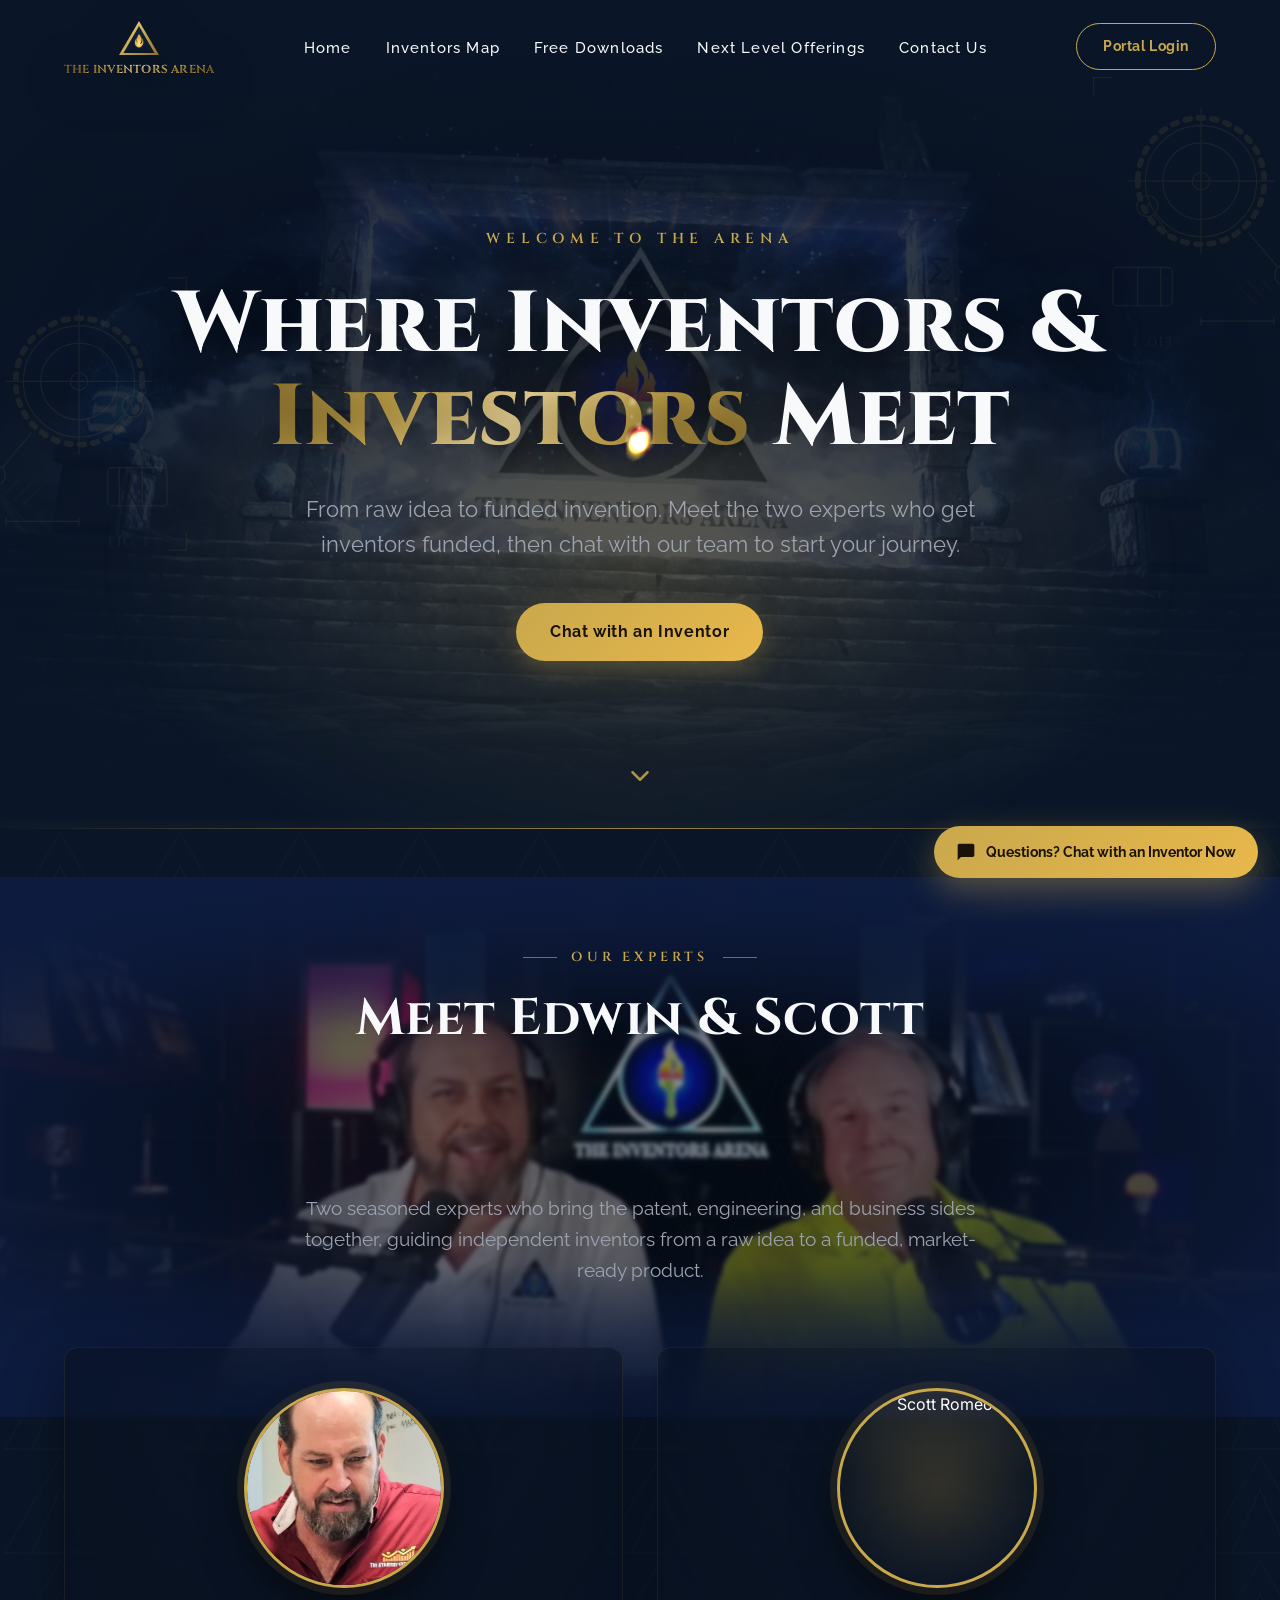
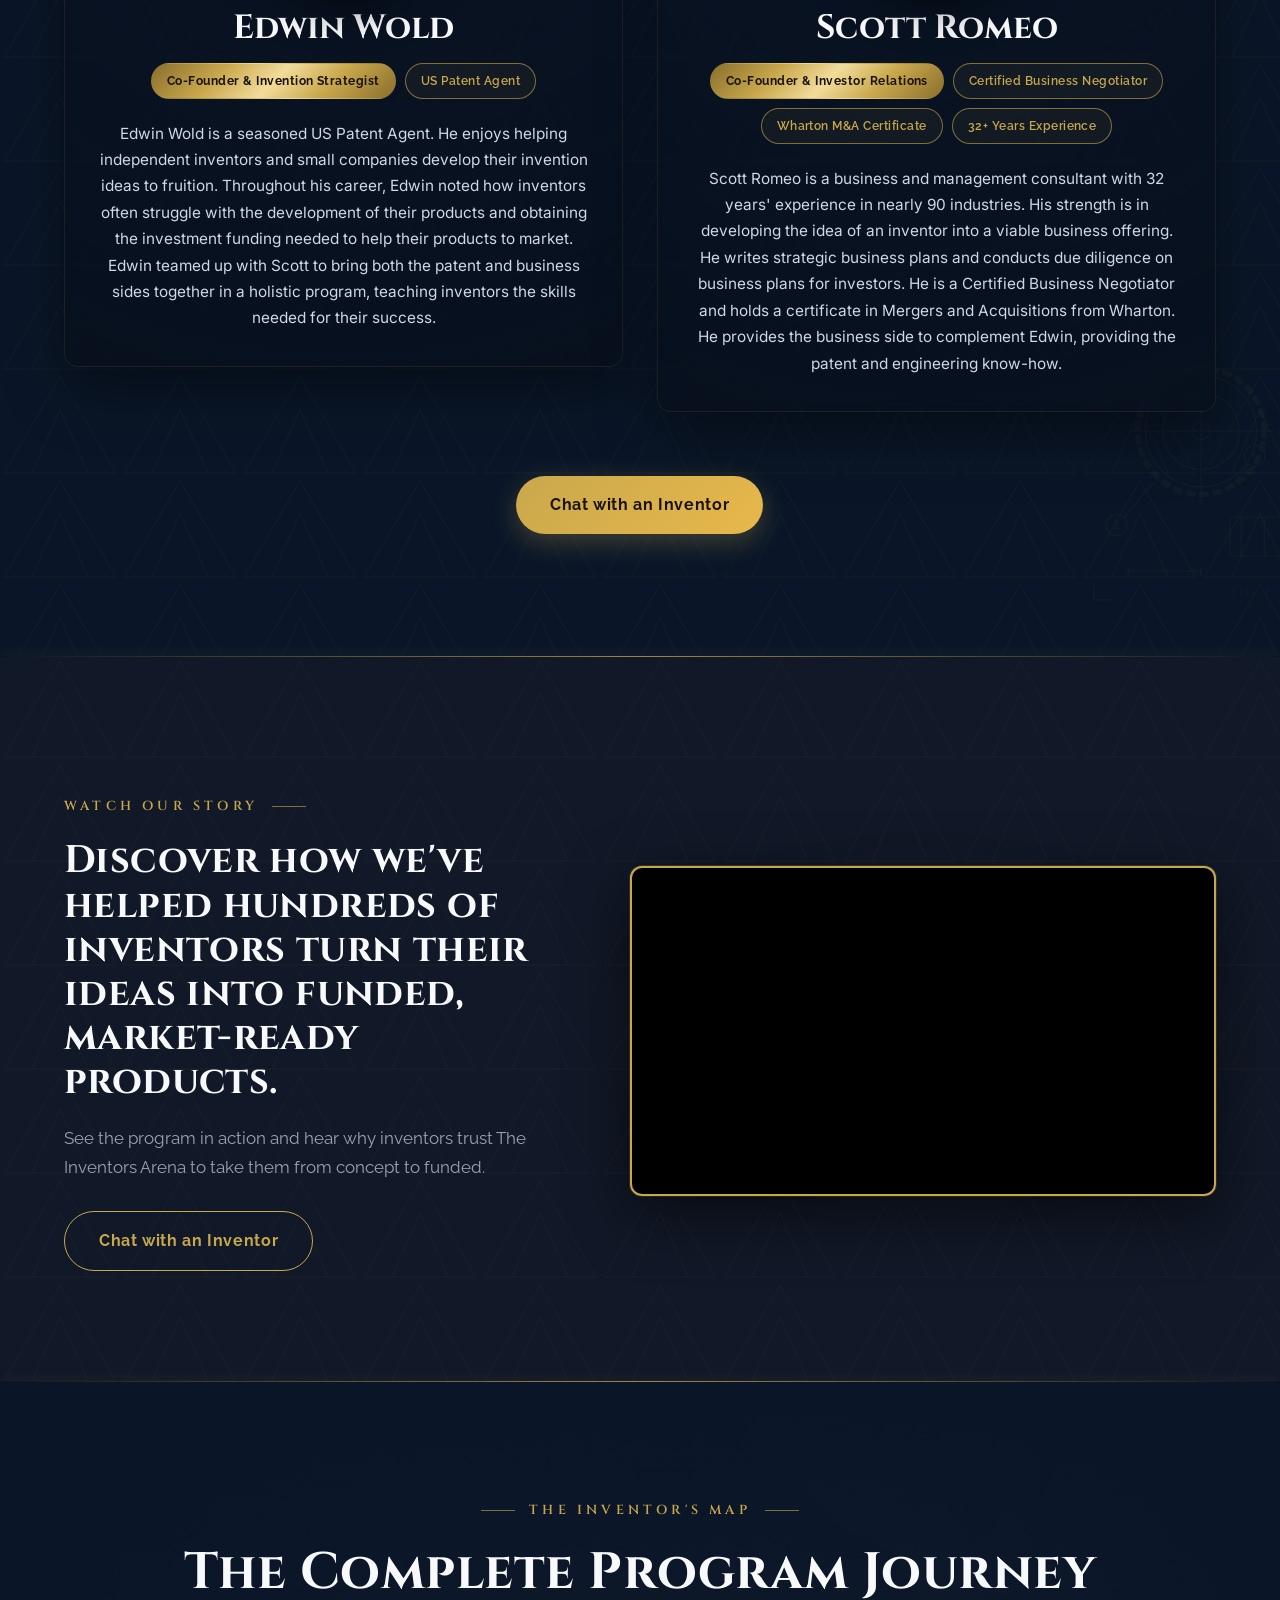
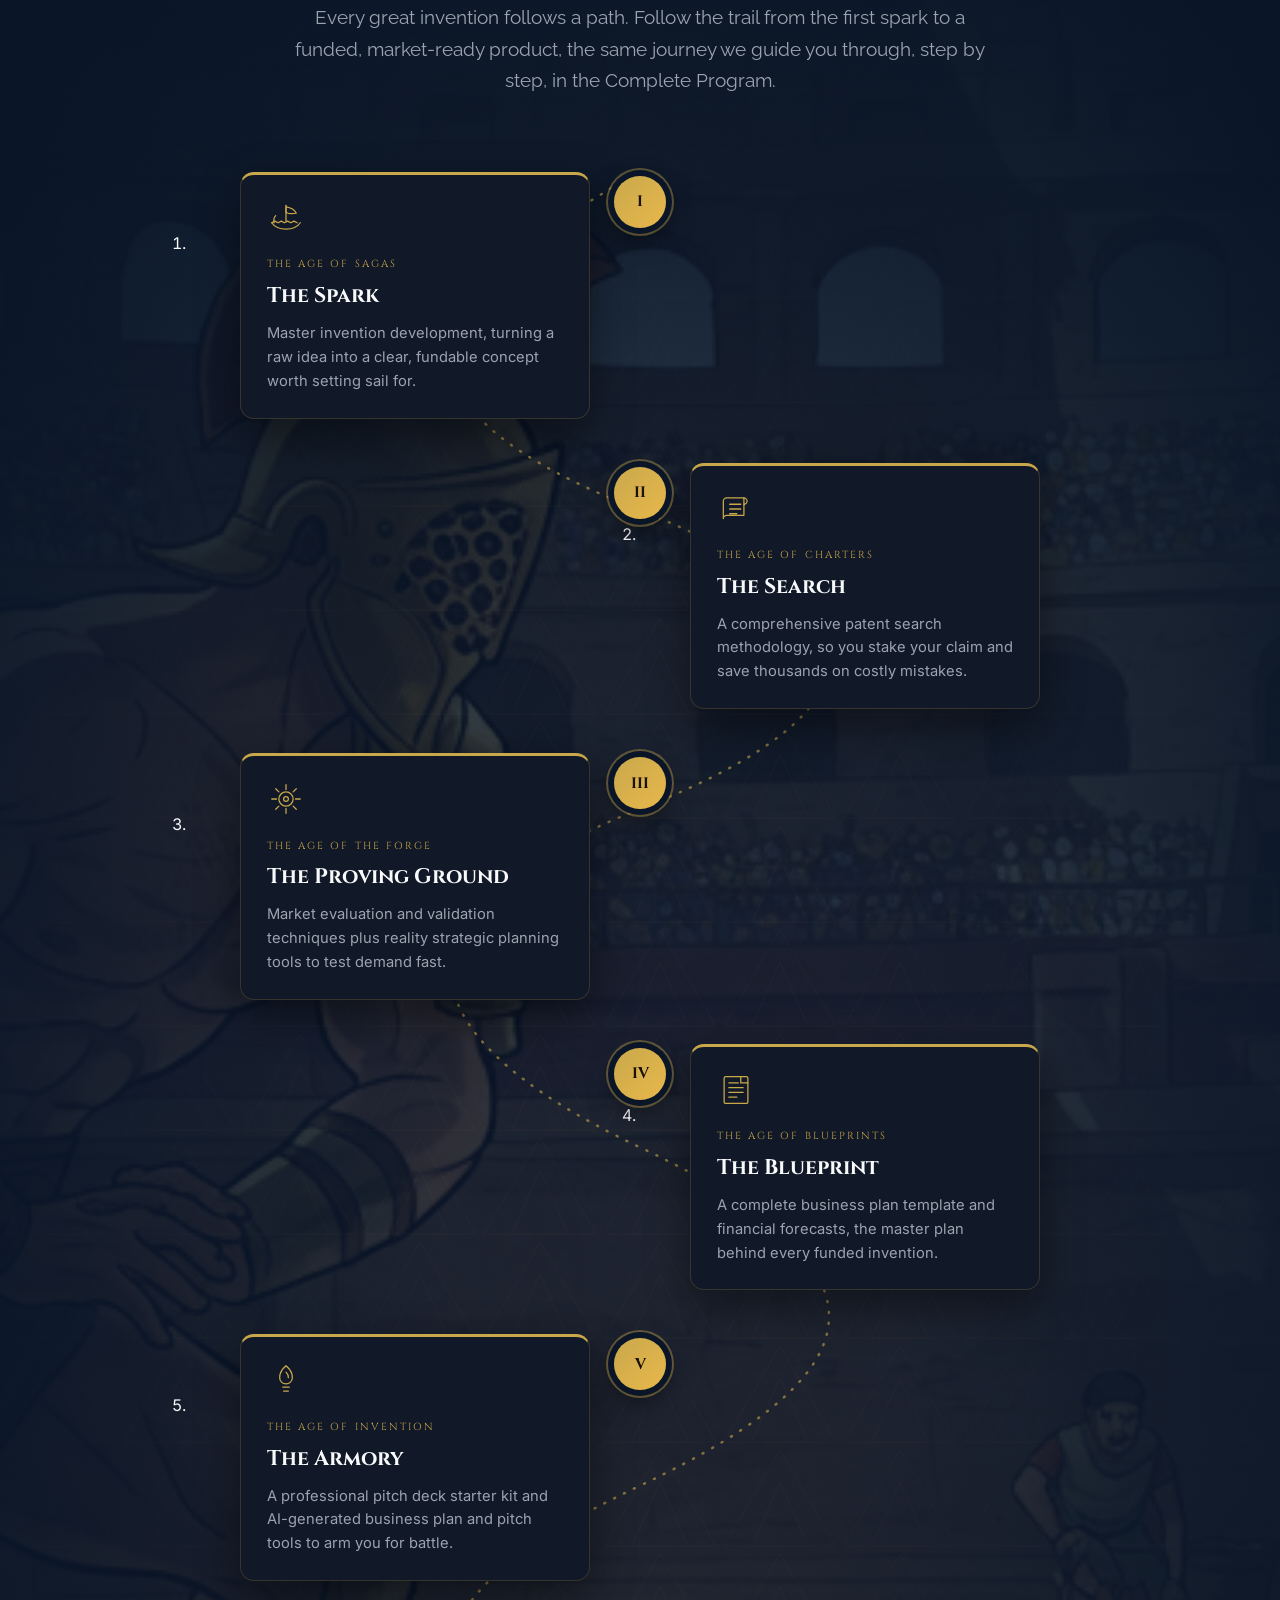
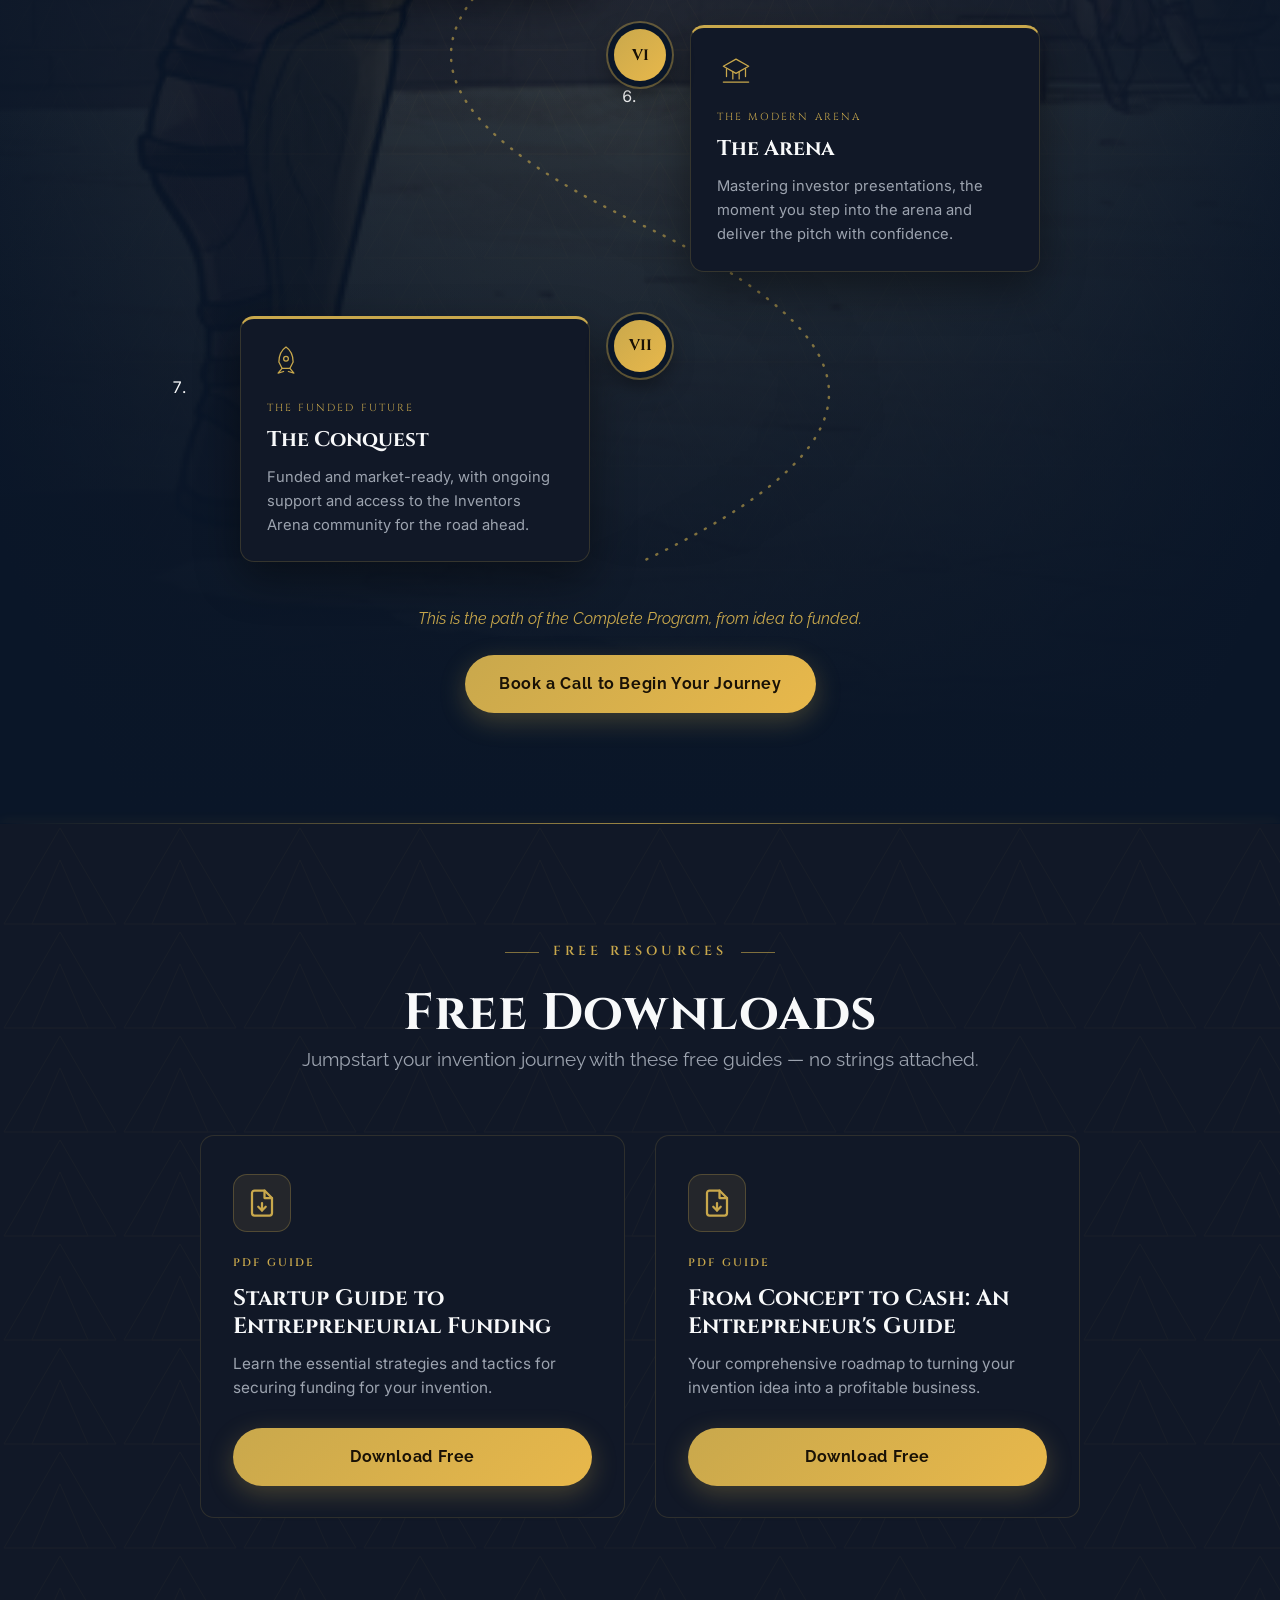
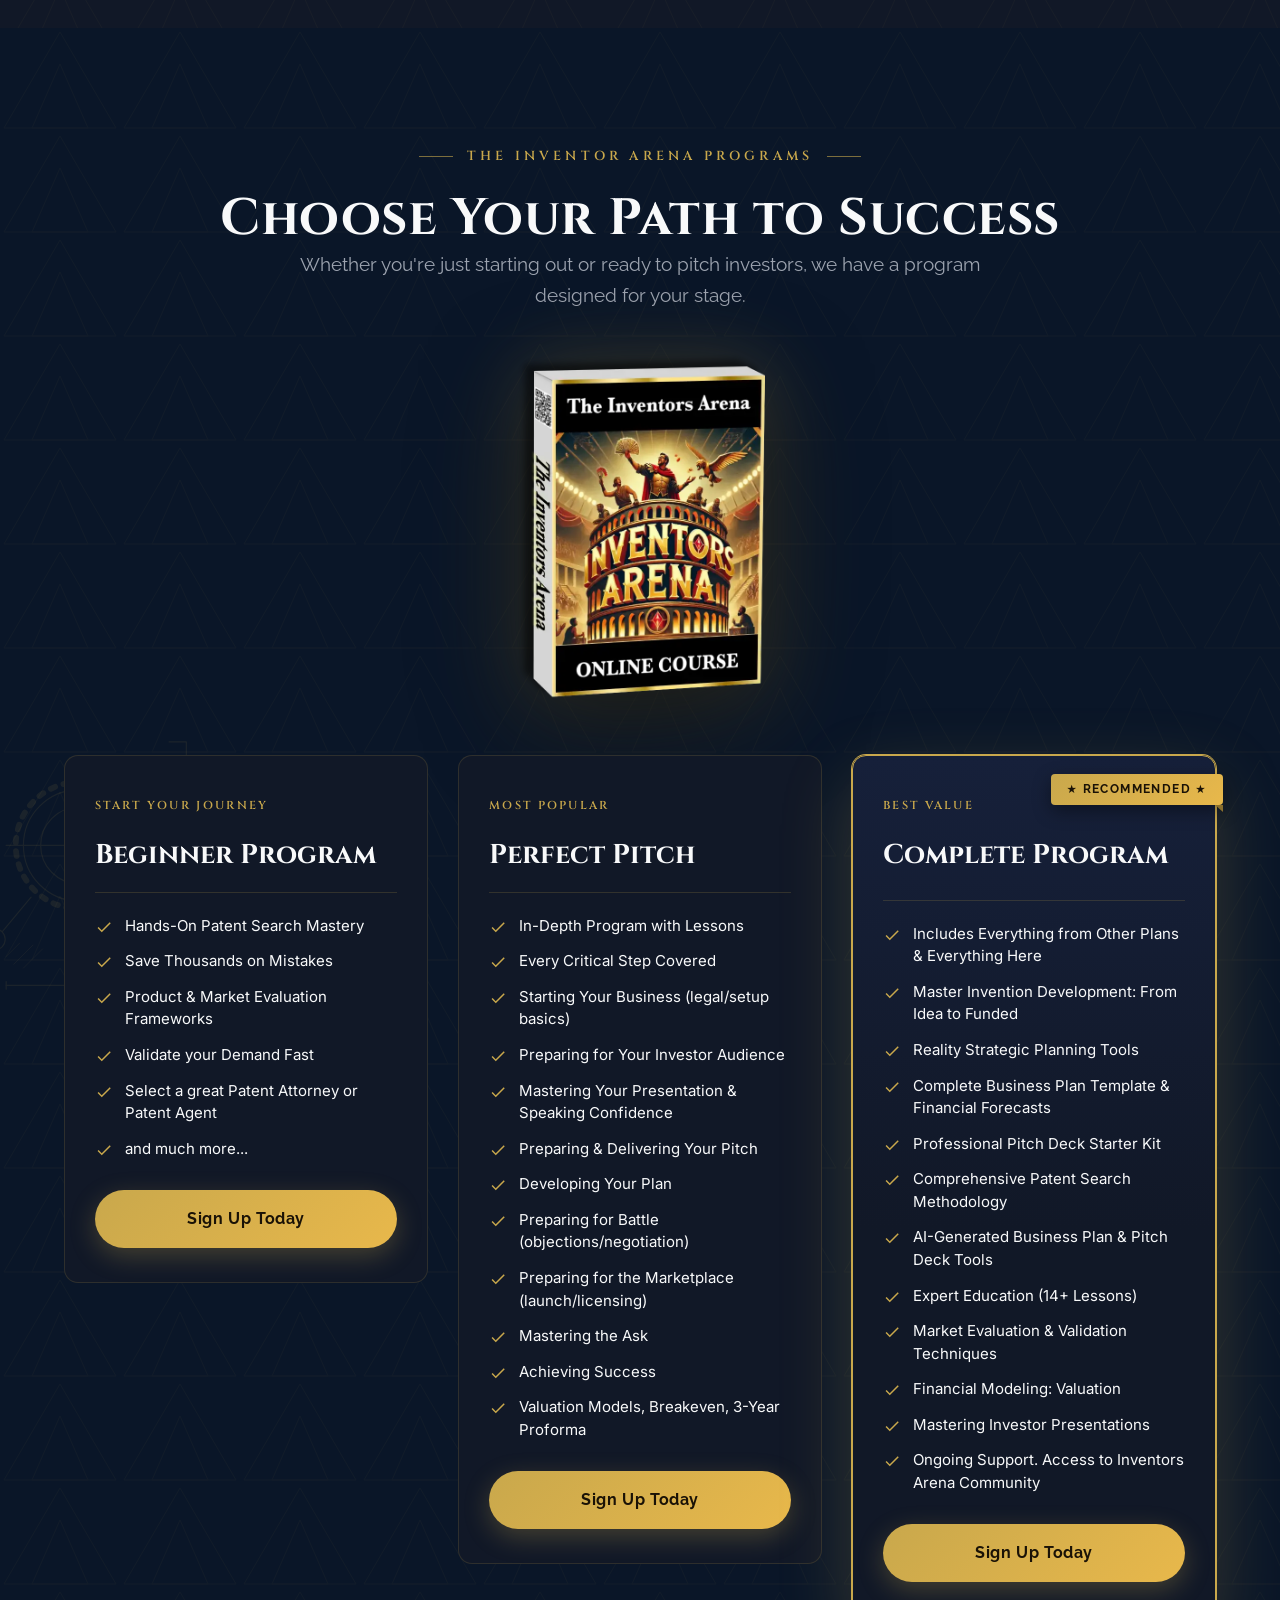
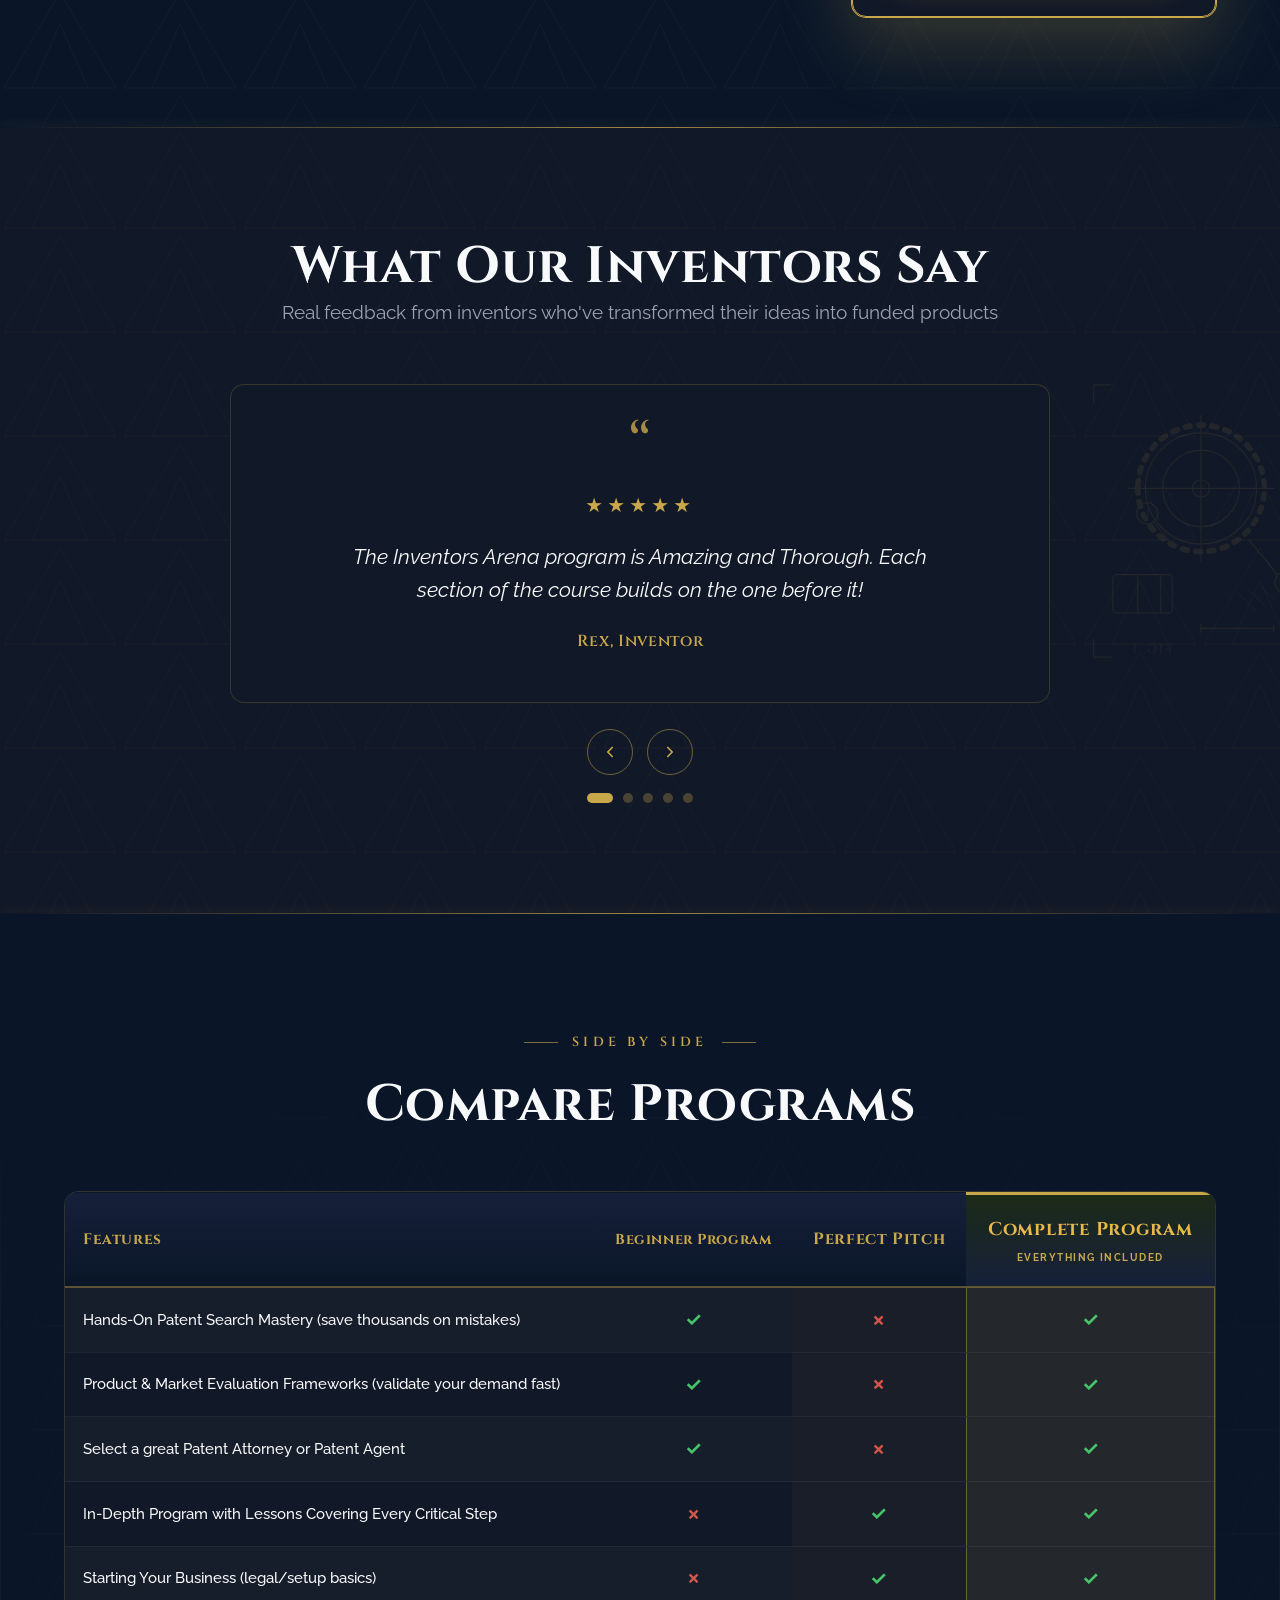
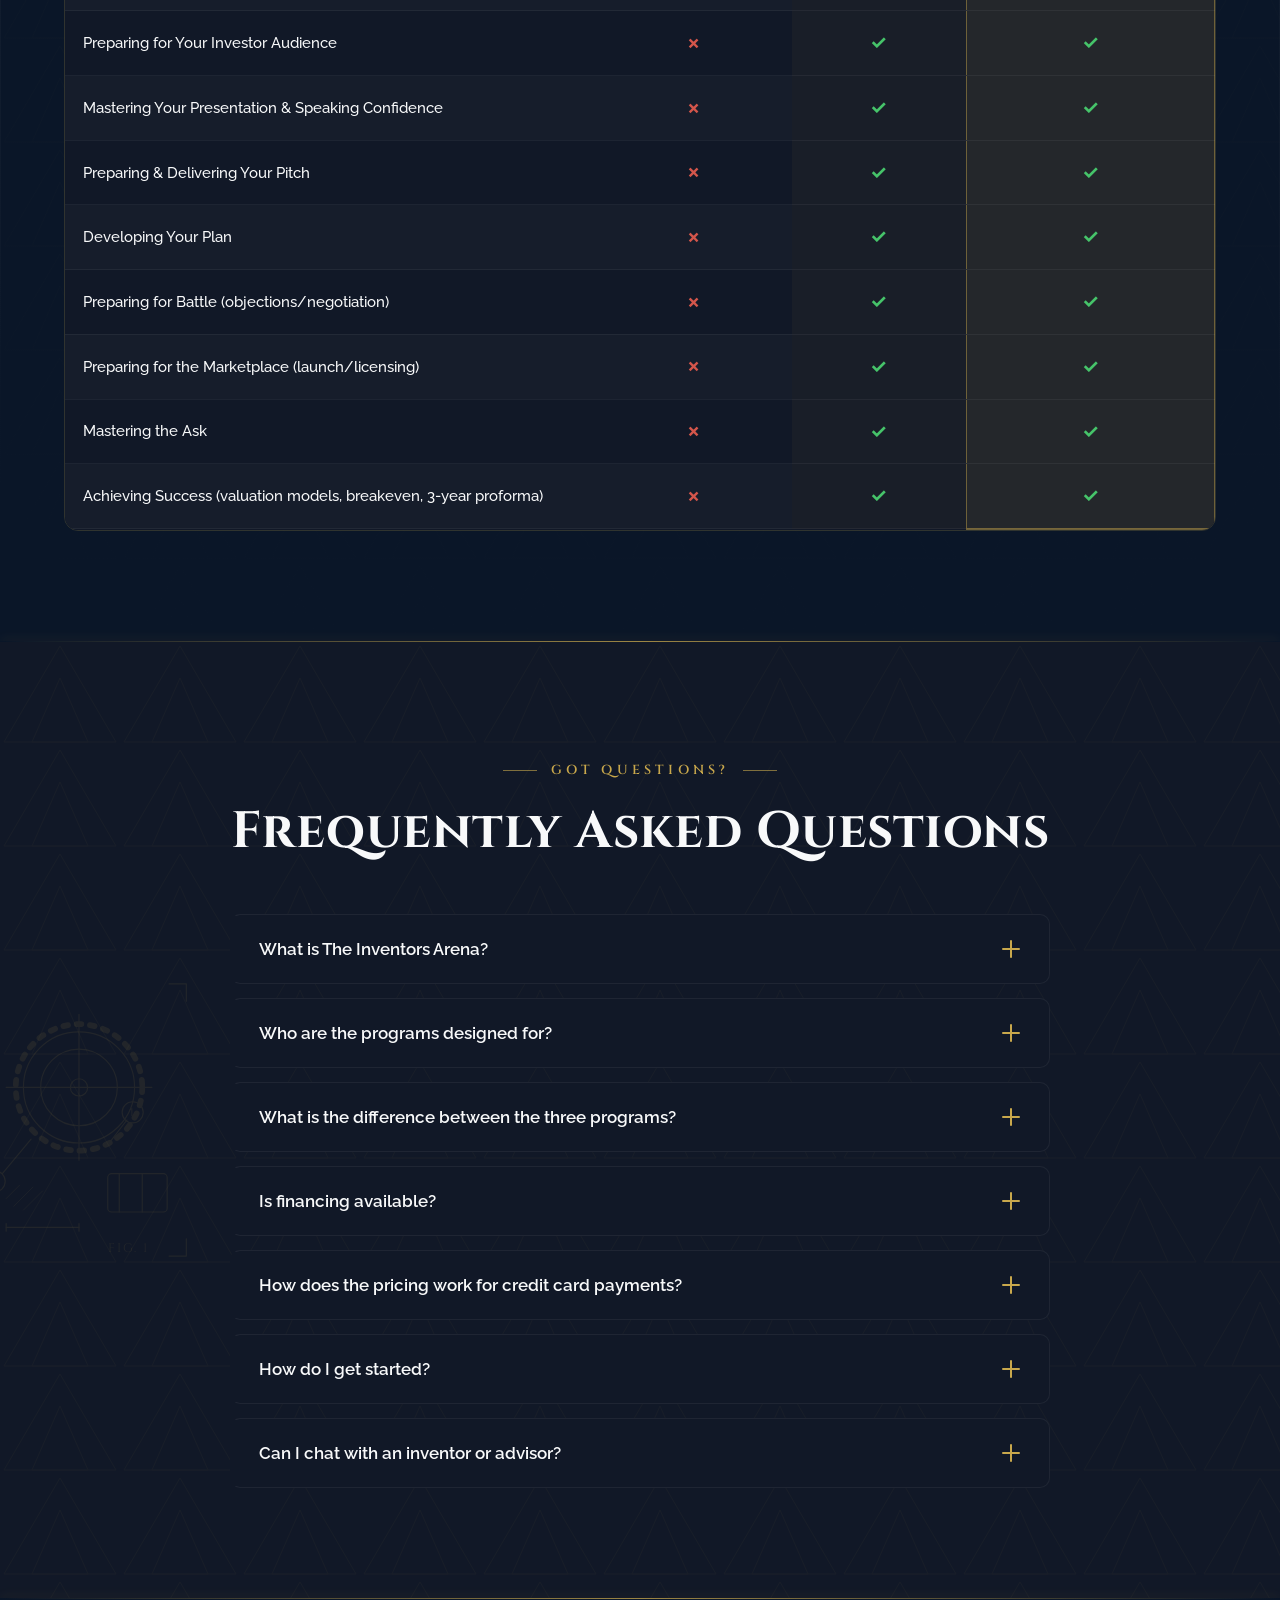
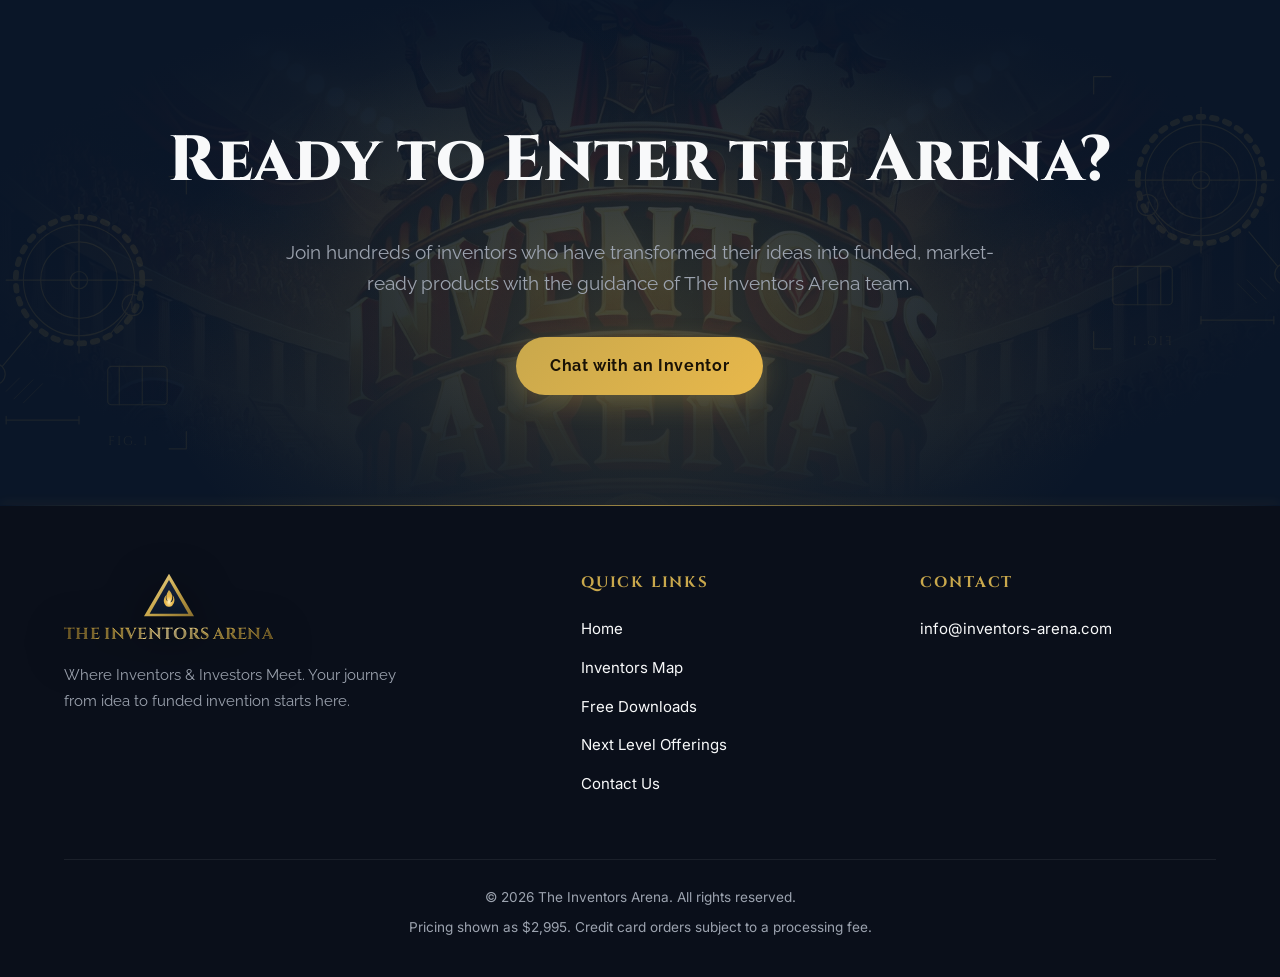
==== commit 935ec989: "Shift founders Ed & Scott photo banner down ~0.5in; restore sub-heading position Co-Authored-By: Cla" ====
--- a/index.html
+++ b/index.html
@@ -533,7 +533,7 @@
     .bg-photo--arena img { opacity: 0.22; filter: grayscale(0.04) contrast(1.04) brightness(0.78); }
     /* Brand logo used as a subtle on-brand watermark (navy/gold) */
     /* Founders: Ed & Scott photo as a banner behind the heading — faces flank the title, center logo masked out */
-    .bg-photo--founders { bottom: auto; height: 540px; }
+    .bg-photo--founders { bottom: auto; top: 48px; height: 540px; }
     .bg-photo--founders img { opacity: 0.5; object-fit: cover; object-position: center 30%; filter: contrast(1.04) brightness(0.95) blur(2px); }
     .bg-photo--founders::after {
       background:
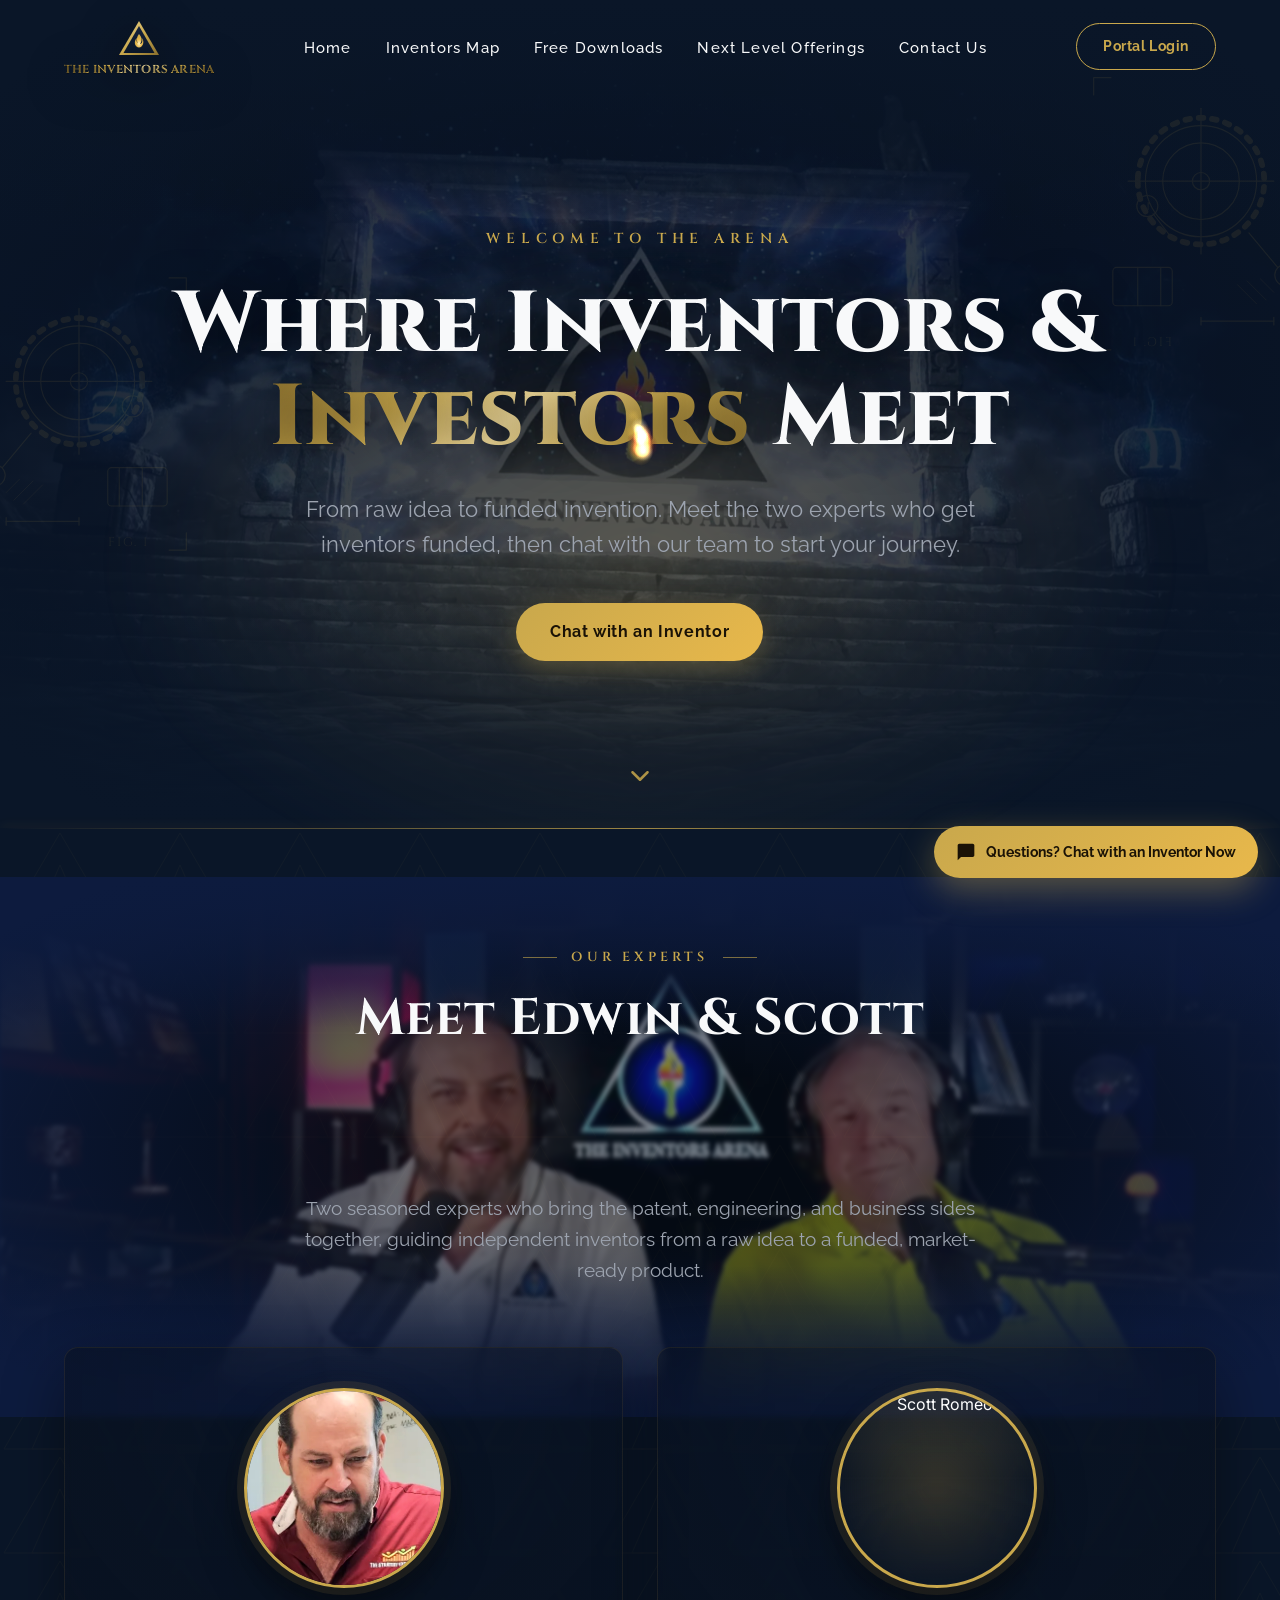
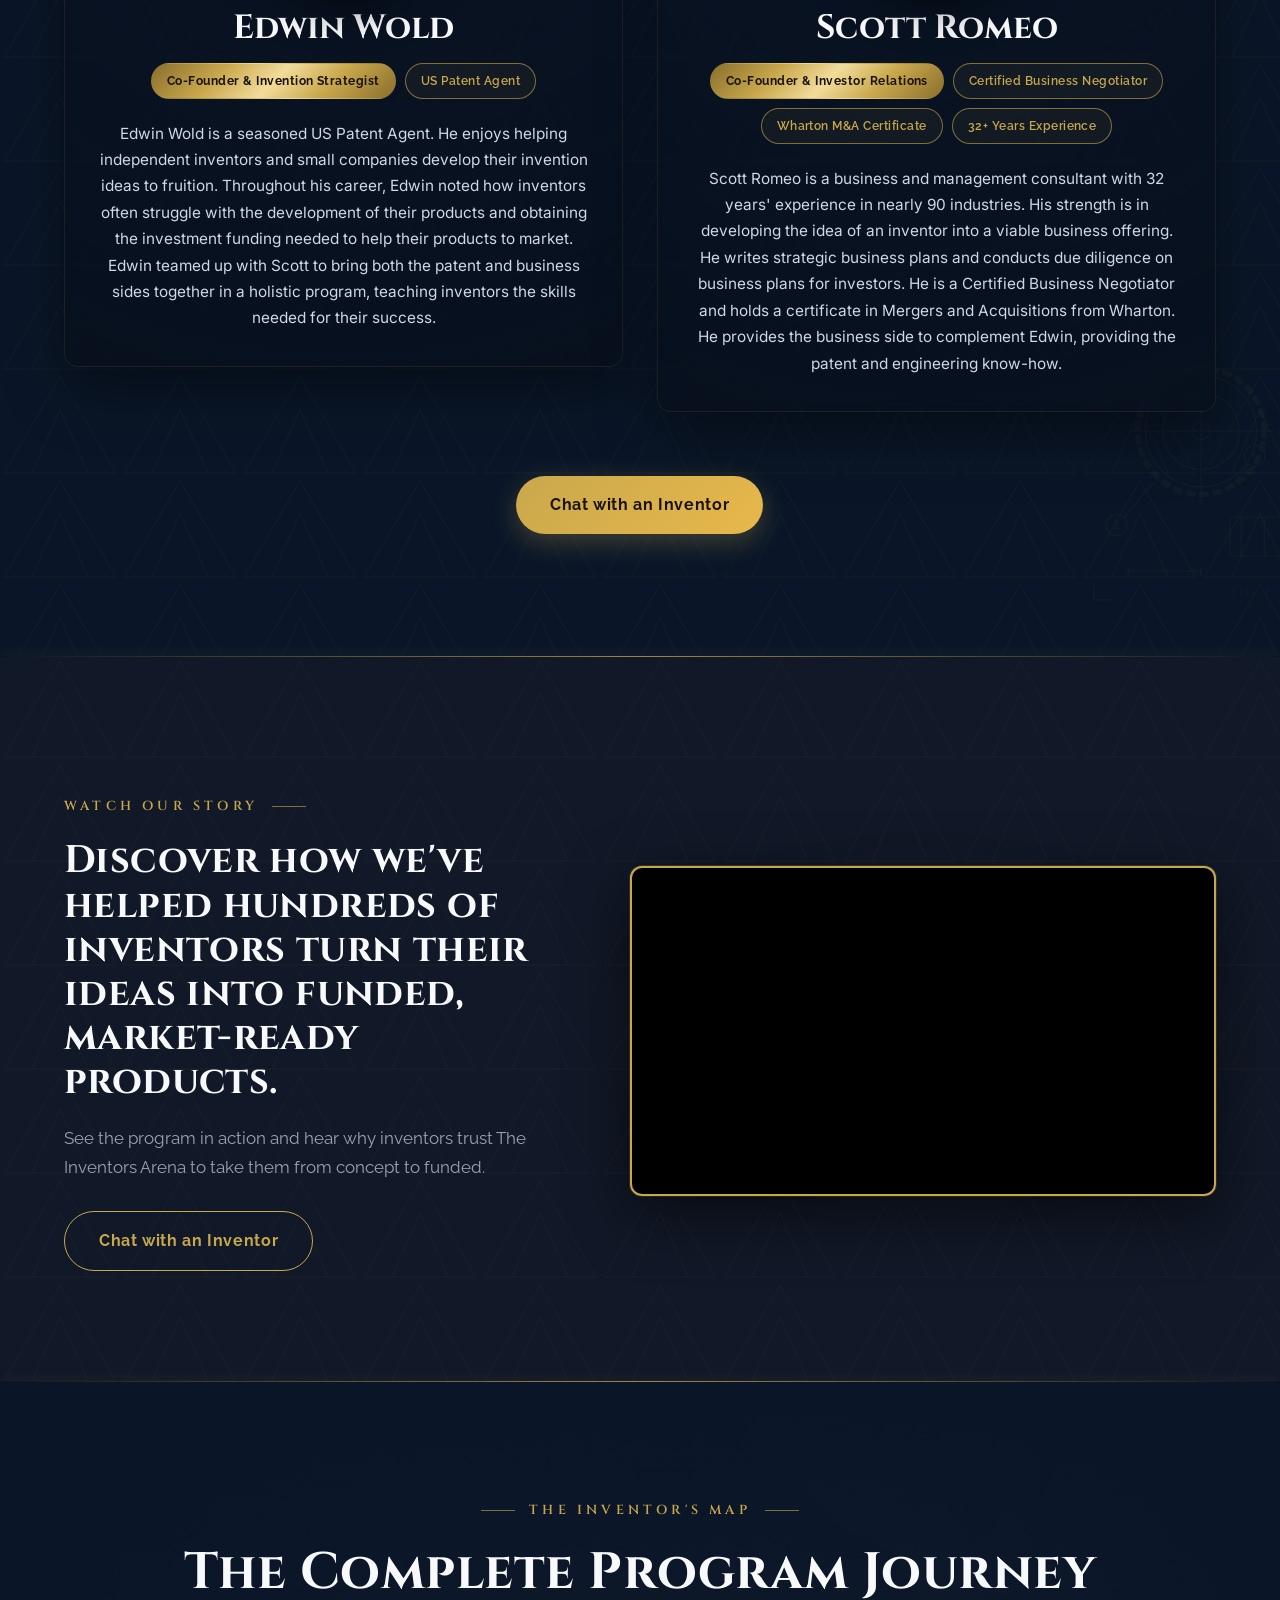
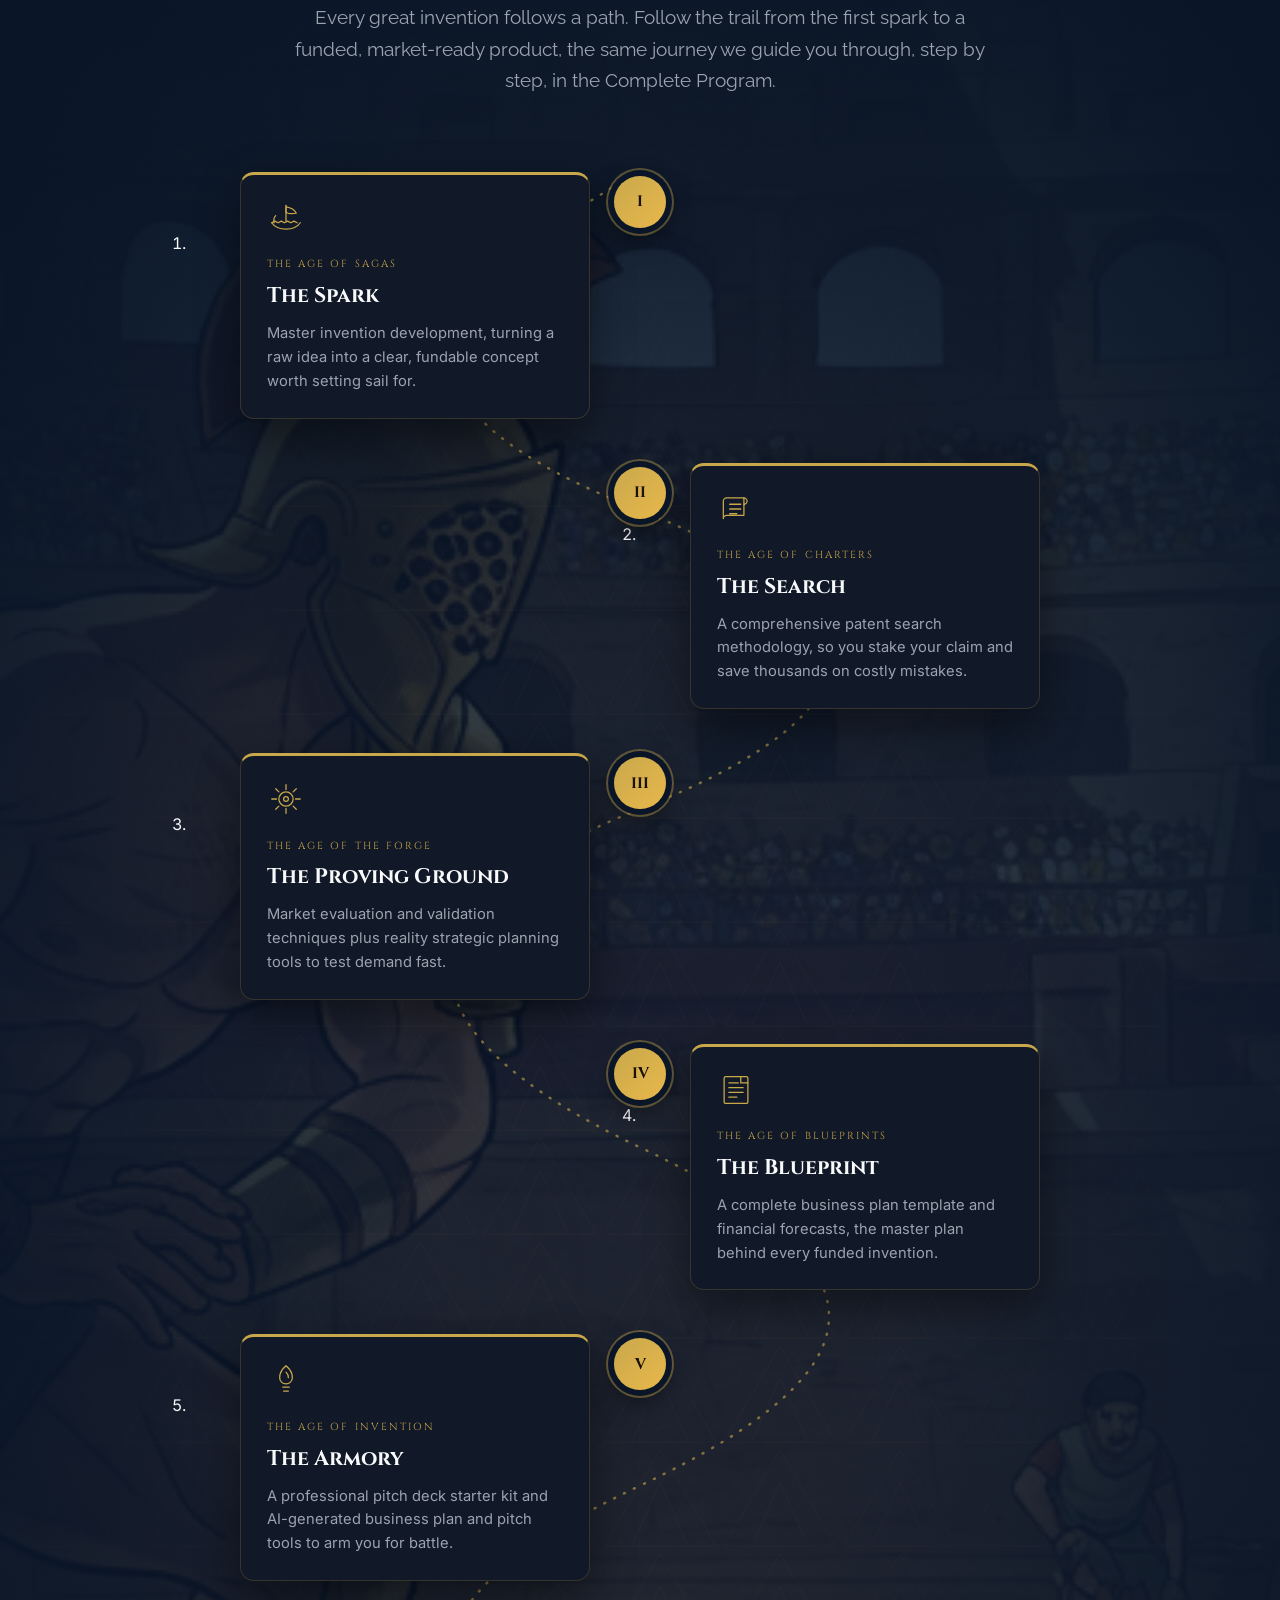
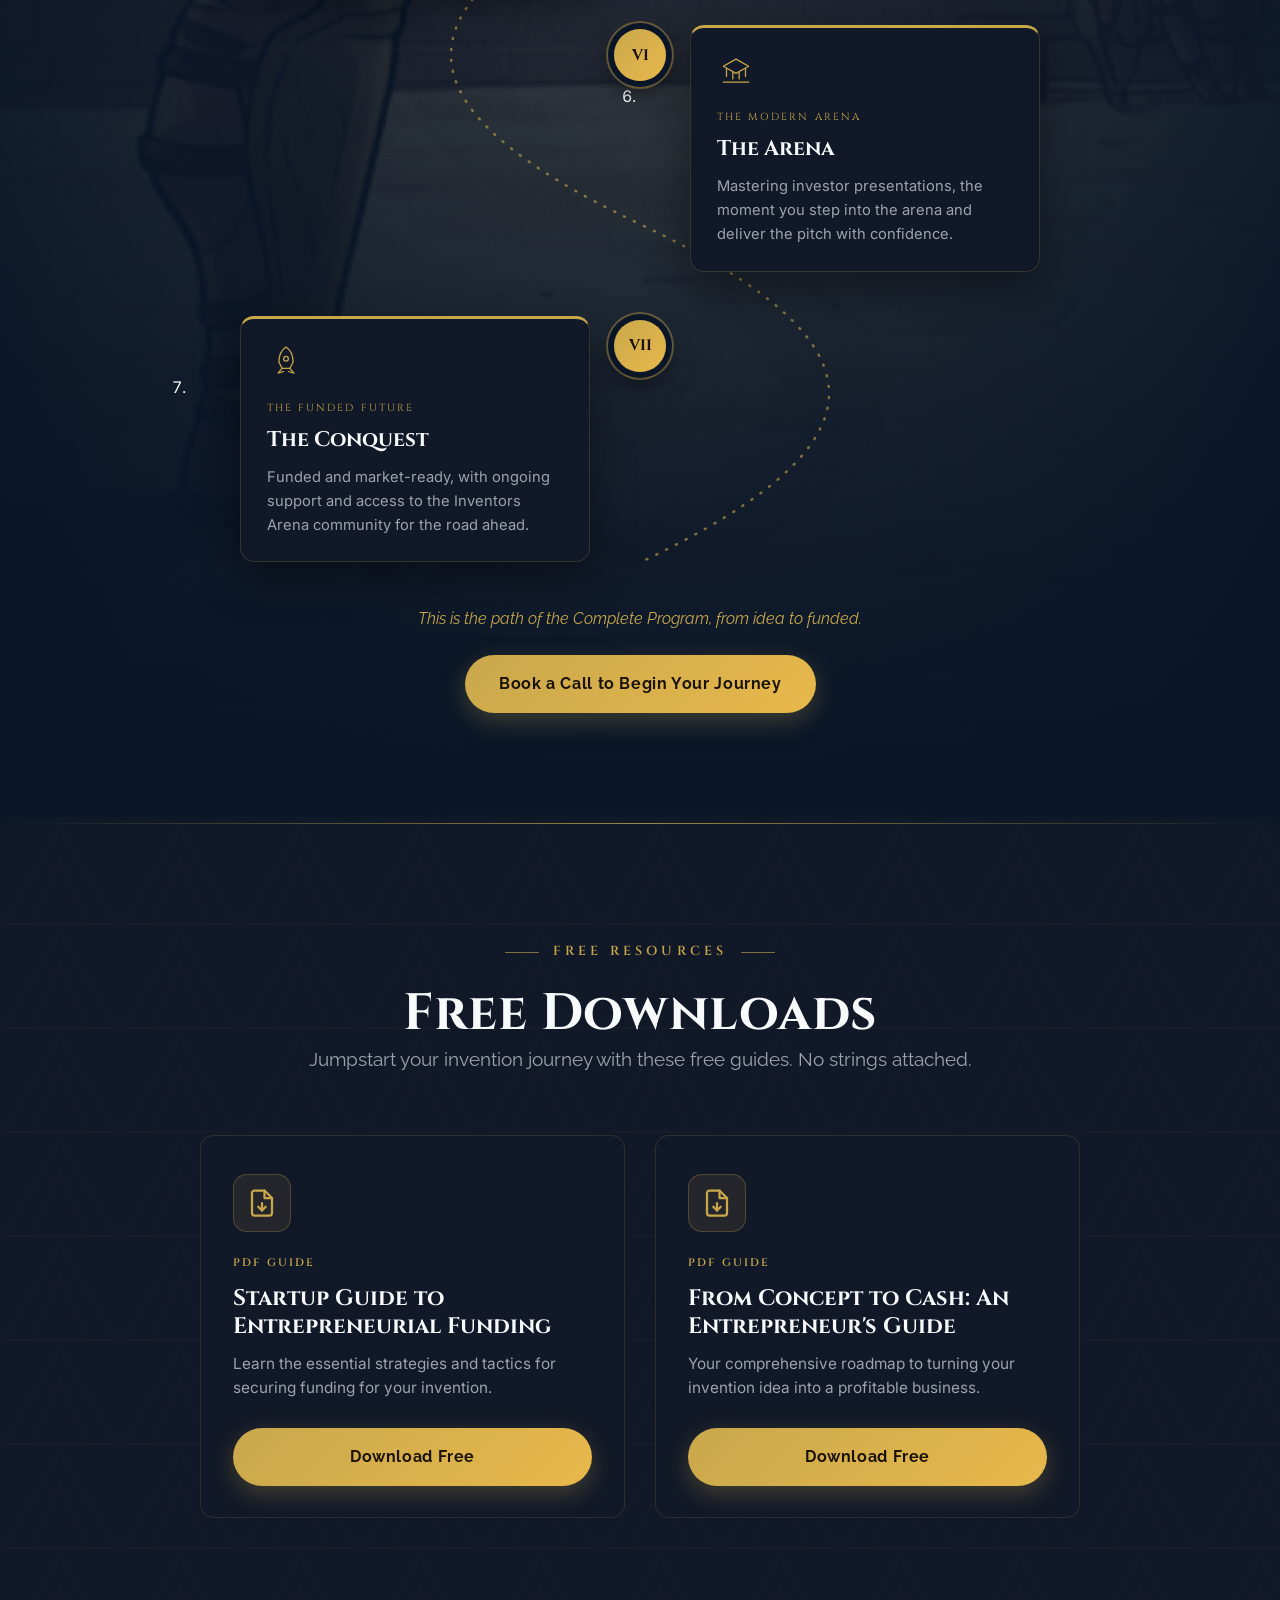
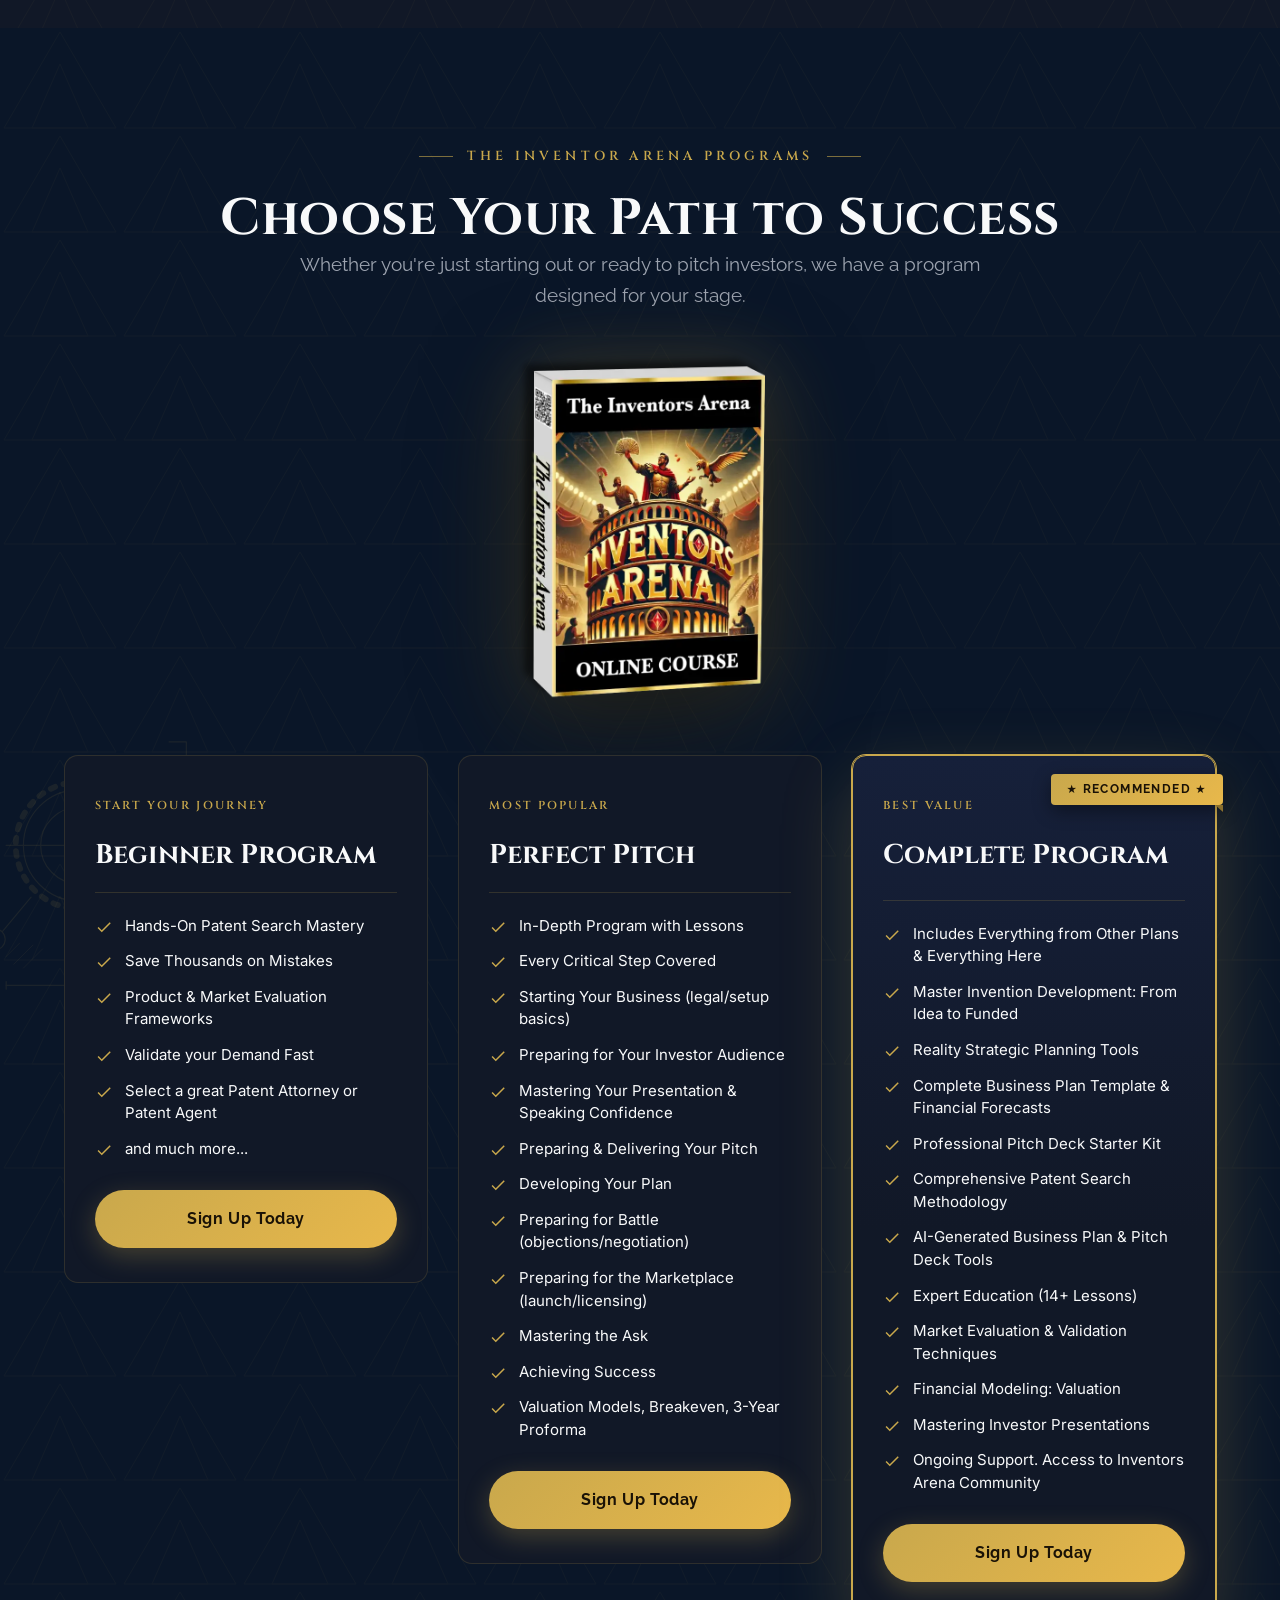
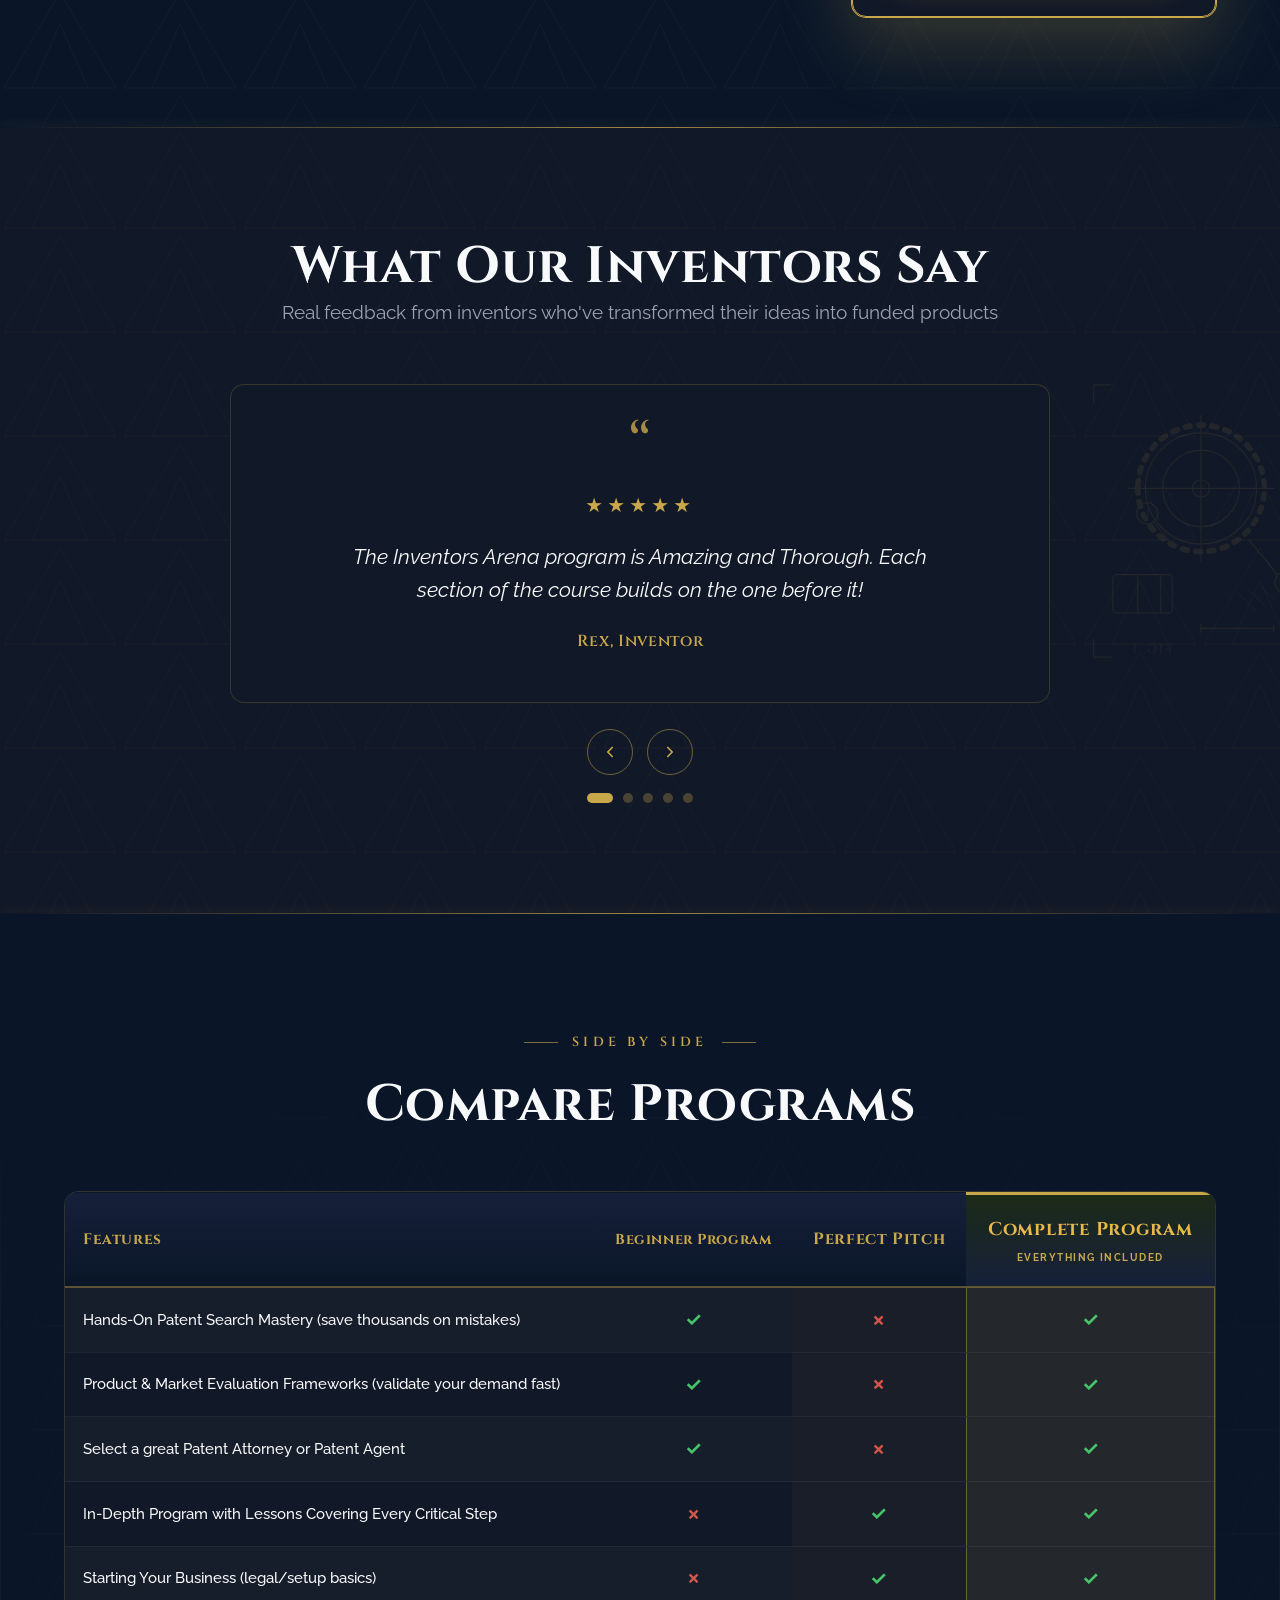
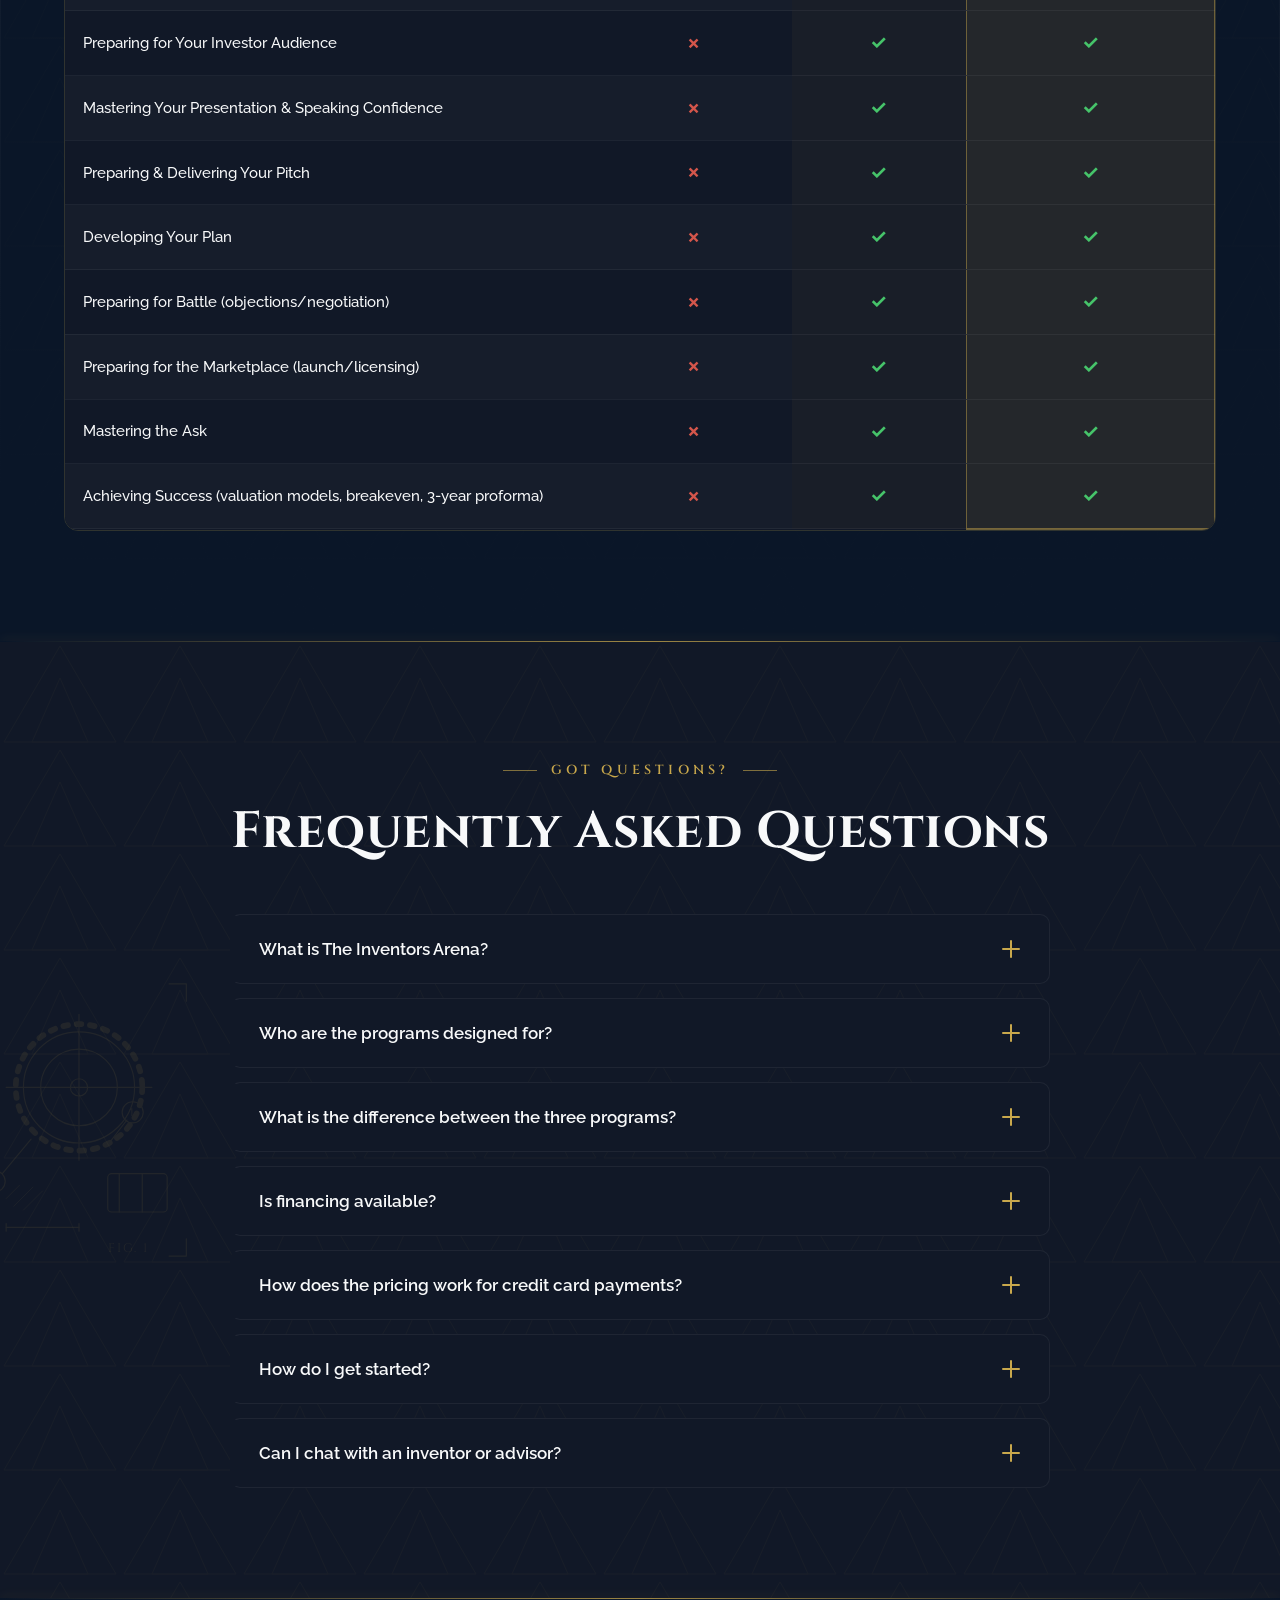
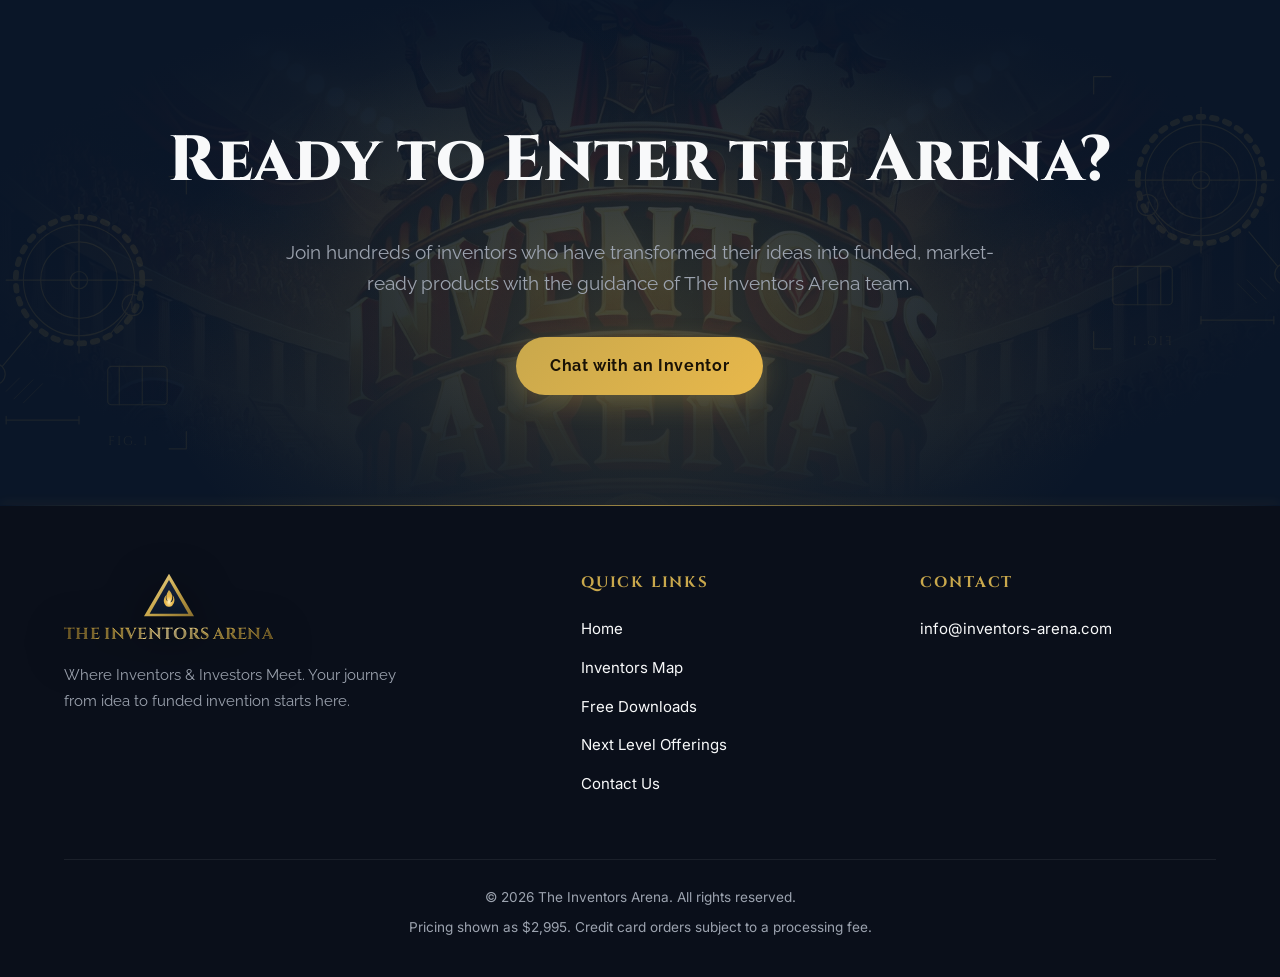
==== commit 9130f715: "Remove em-dashes from Free Downloads copy and a CSS comment Co-Authored-By: Claude Opus 4.8 (1M cont" ====
--- a/index.html
+++ b/index.html
@@ -532,7 +532,7 @@
     .cta-bgphoto--arena img { opacity: 0.30; filter: grayscale(0.06) contrast(1.05) brightness(0.8); }
     .bg-photo--arena img { opacity: 0.22; filter: grayscale(0.04) contrast(1.04) brightness(0.78); }
     /* Brand logo used as a subtle on-brand watermark (navy/gold) */
-    /* Founders: Ed & Scott photo as a banner behind the heading — faces flank the title, center logo masked out */
+    /* Founders: Ed & Scott photo as a banner behind the heading - faces flank the title, center logo masked out */
     .bg-photo--founders { bottom: auto; top: 48px; height: 540px; }
     .bg-photo--founders img { opacity: 0.5; object-fit: cover; object-position: center 30%; filter: contrast(1.04) brightness(0.95) blur(2px); }
     .bg-photo--founders::after {
@@ -916,7 +916,7 @@
     <div class="wrap center reveal">
       <span class="pre-label">Free Resources</span>
       <h2 class="section-head">Free Downloads</h2>
-      <p class="section-sub">Jumpstart your invention journey with these free guides &mdash; no strings attached.</p>
+      <p class="section-sub">Jumpstart your invention journey with these free guides. No strings attached.</p>
     </div>
 
     <div class="wrap">
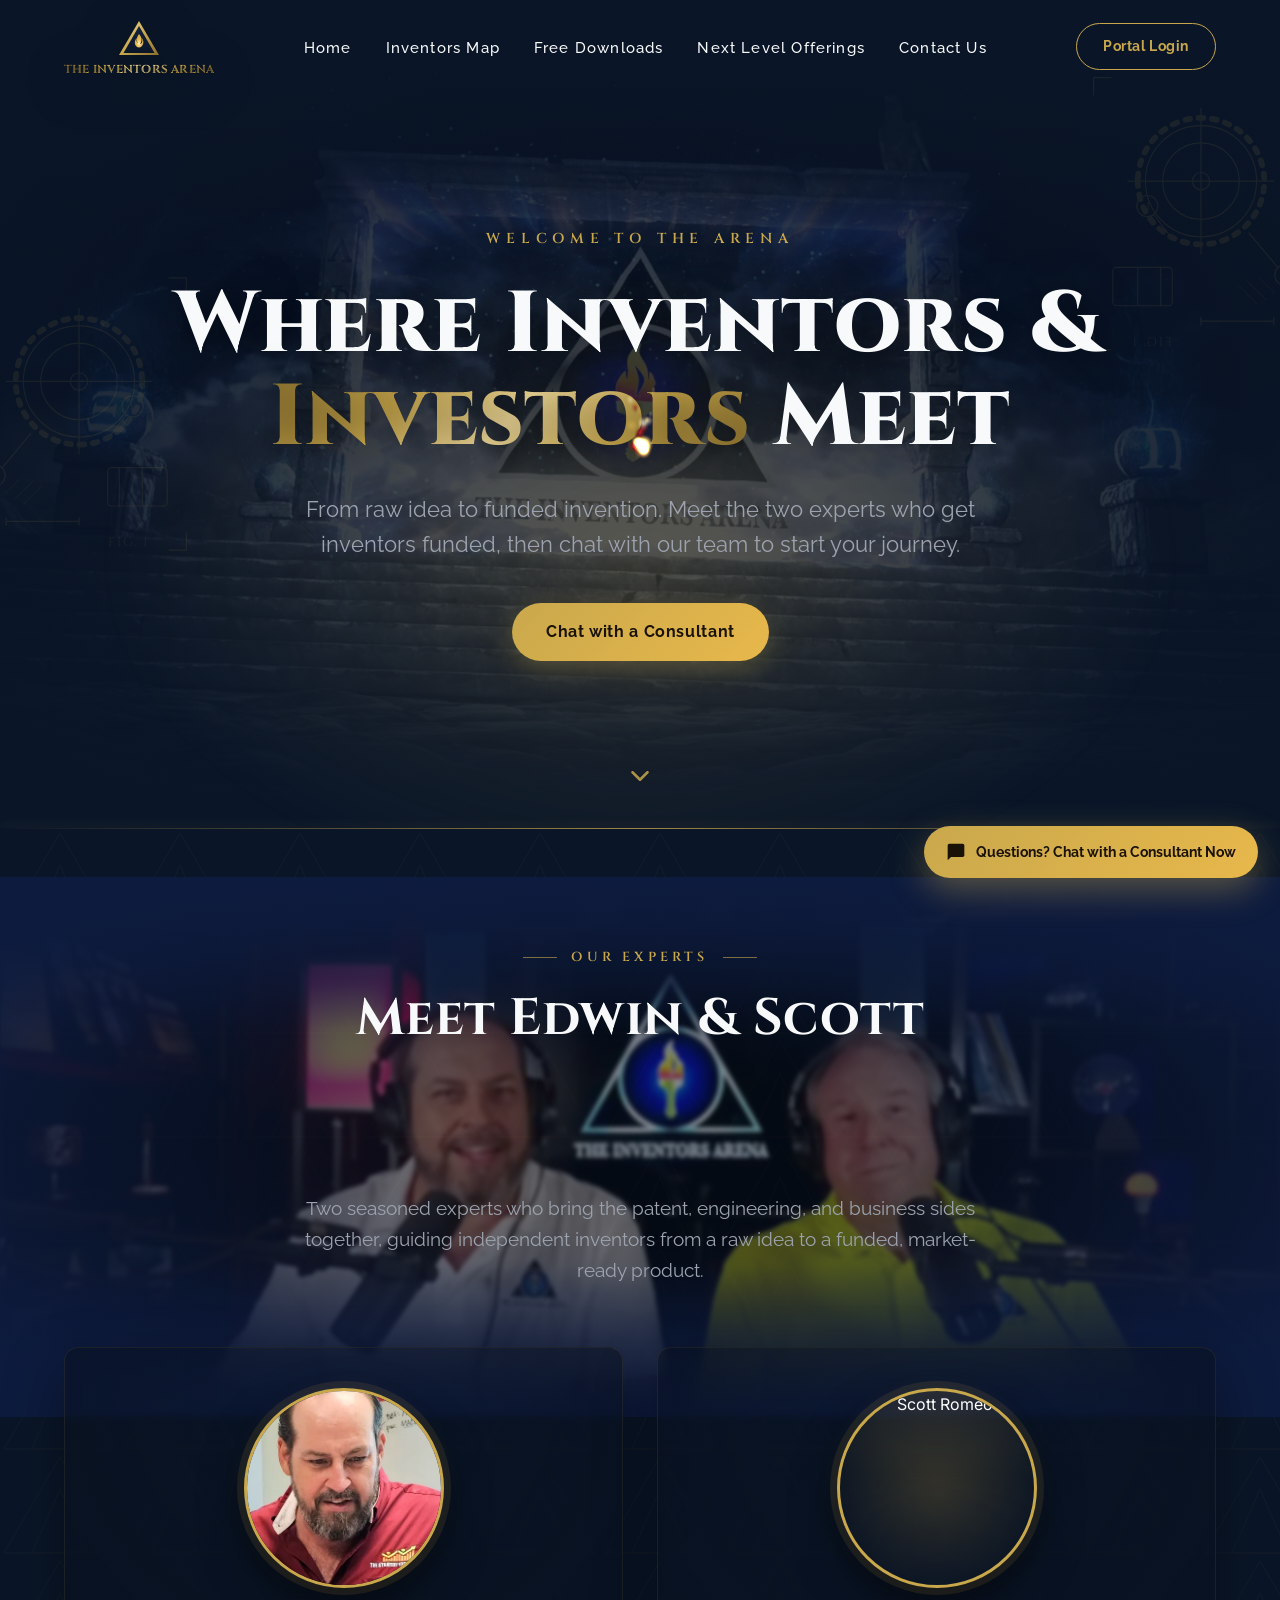
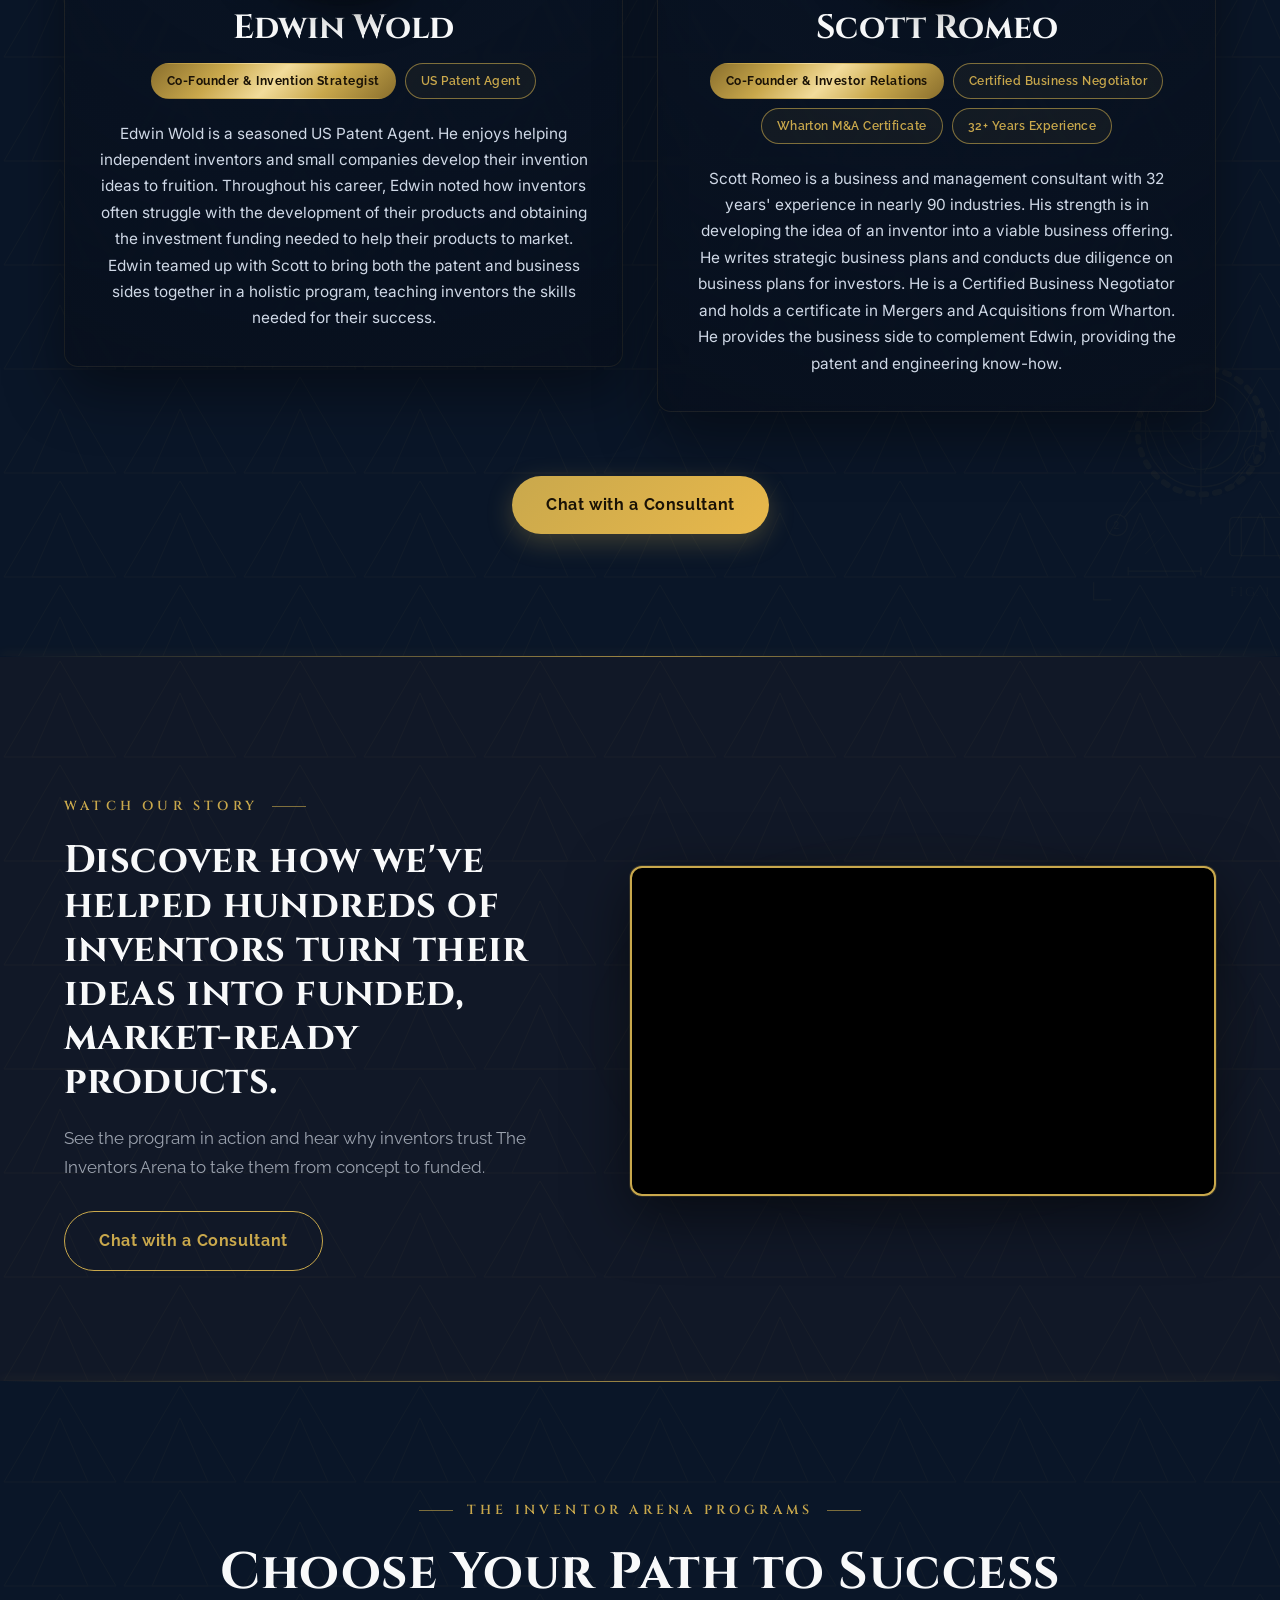
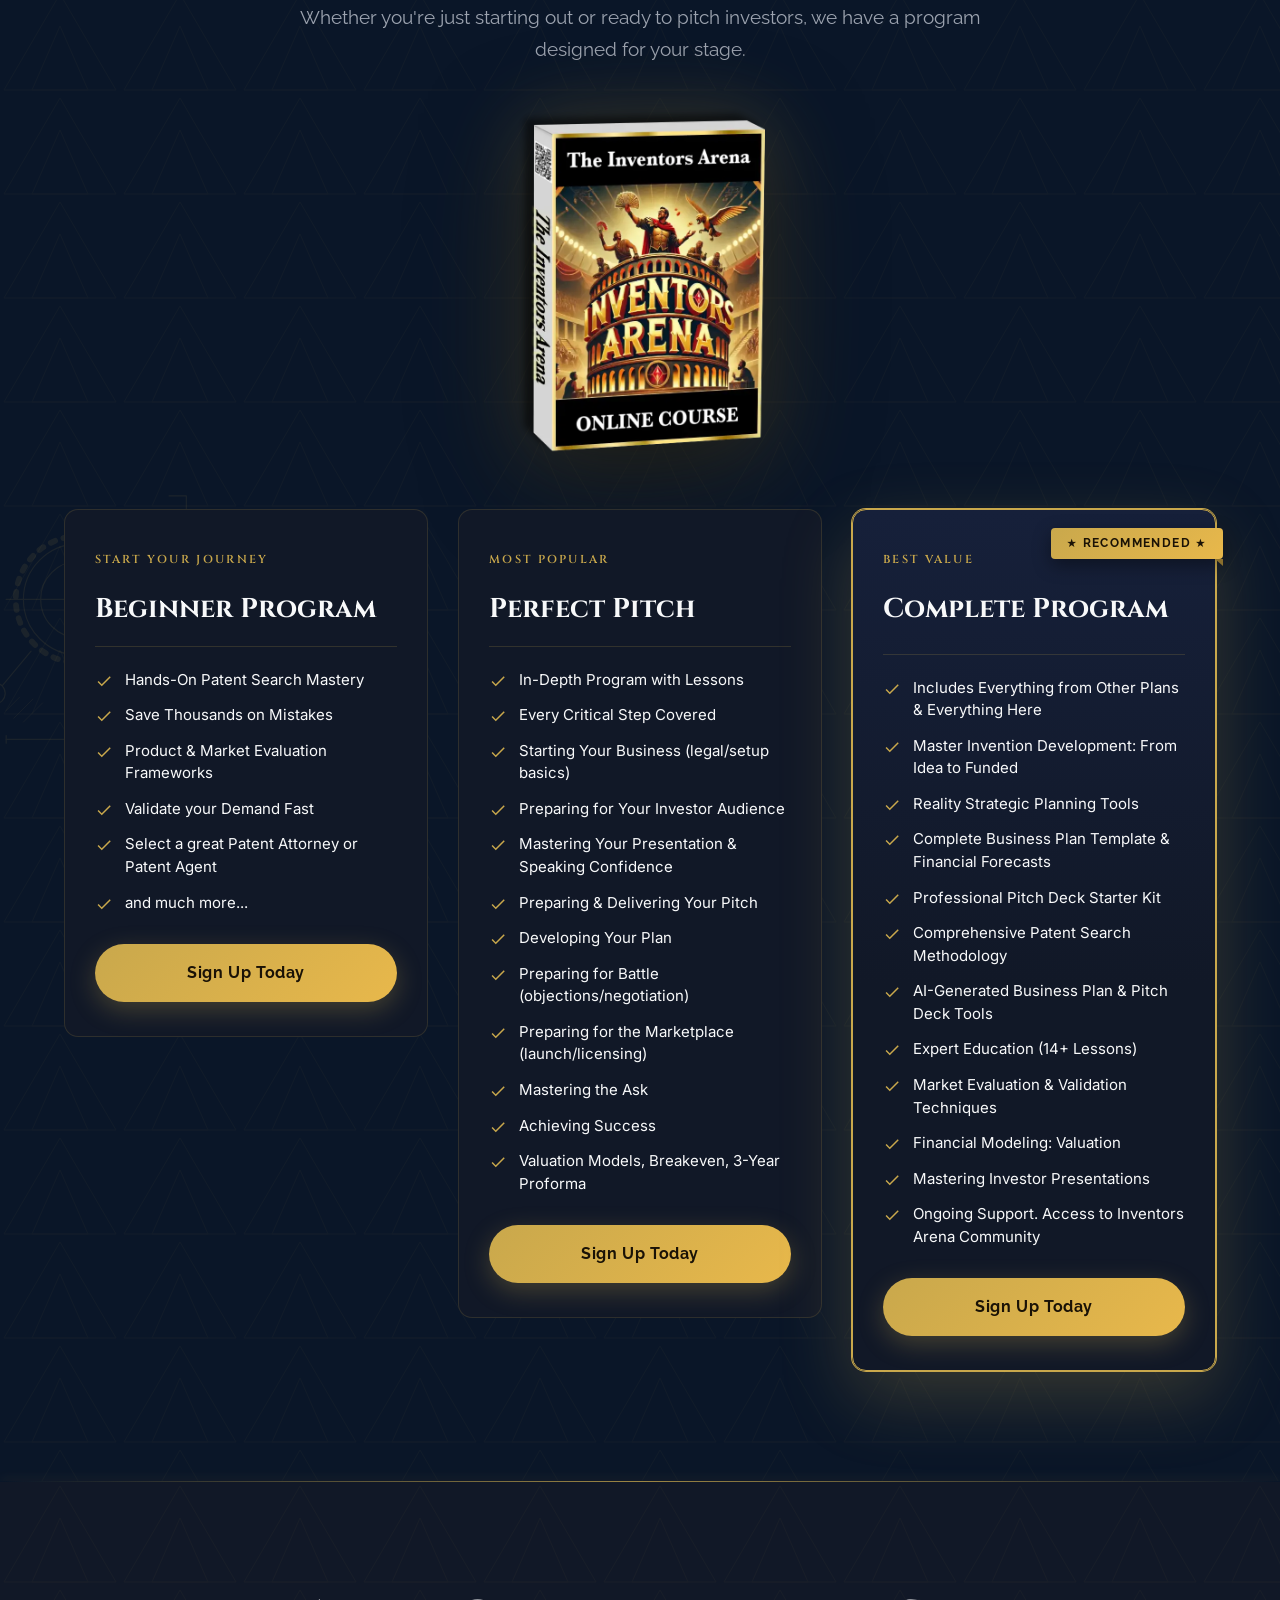
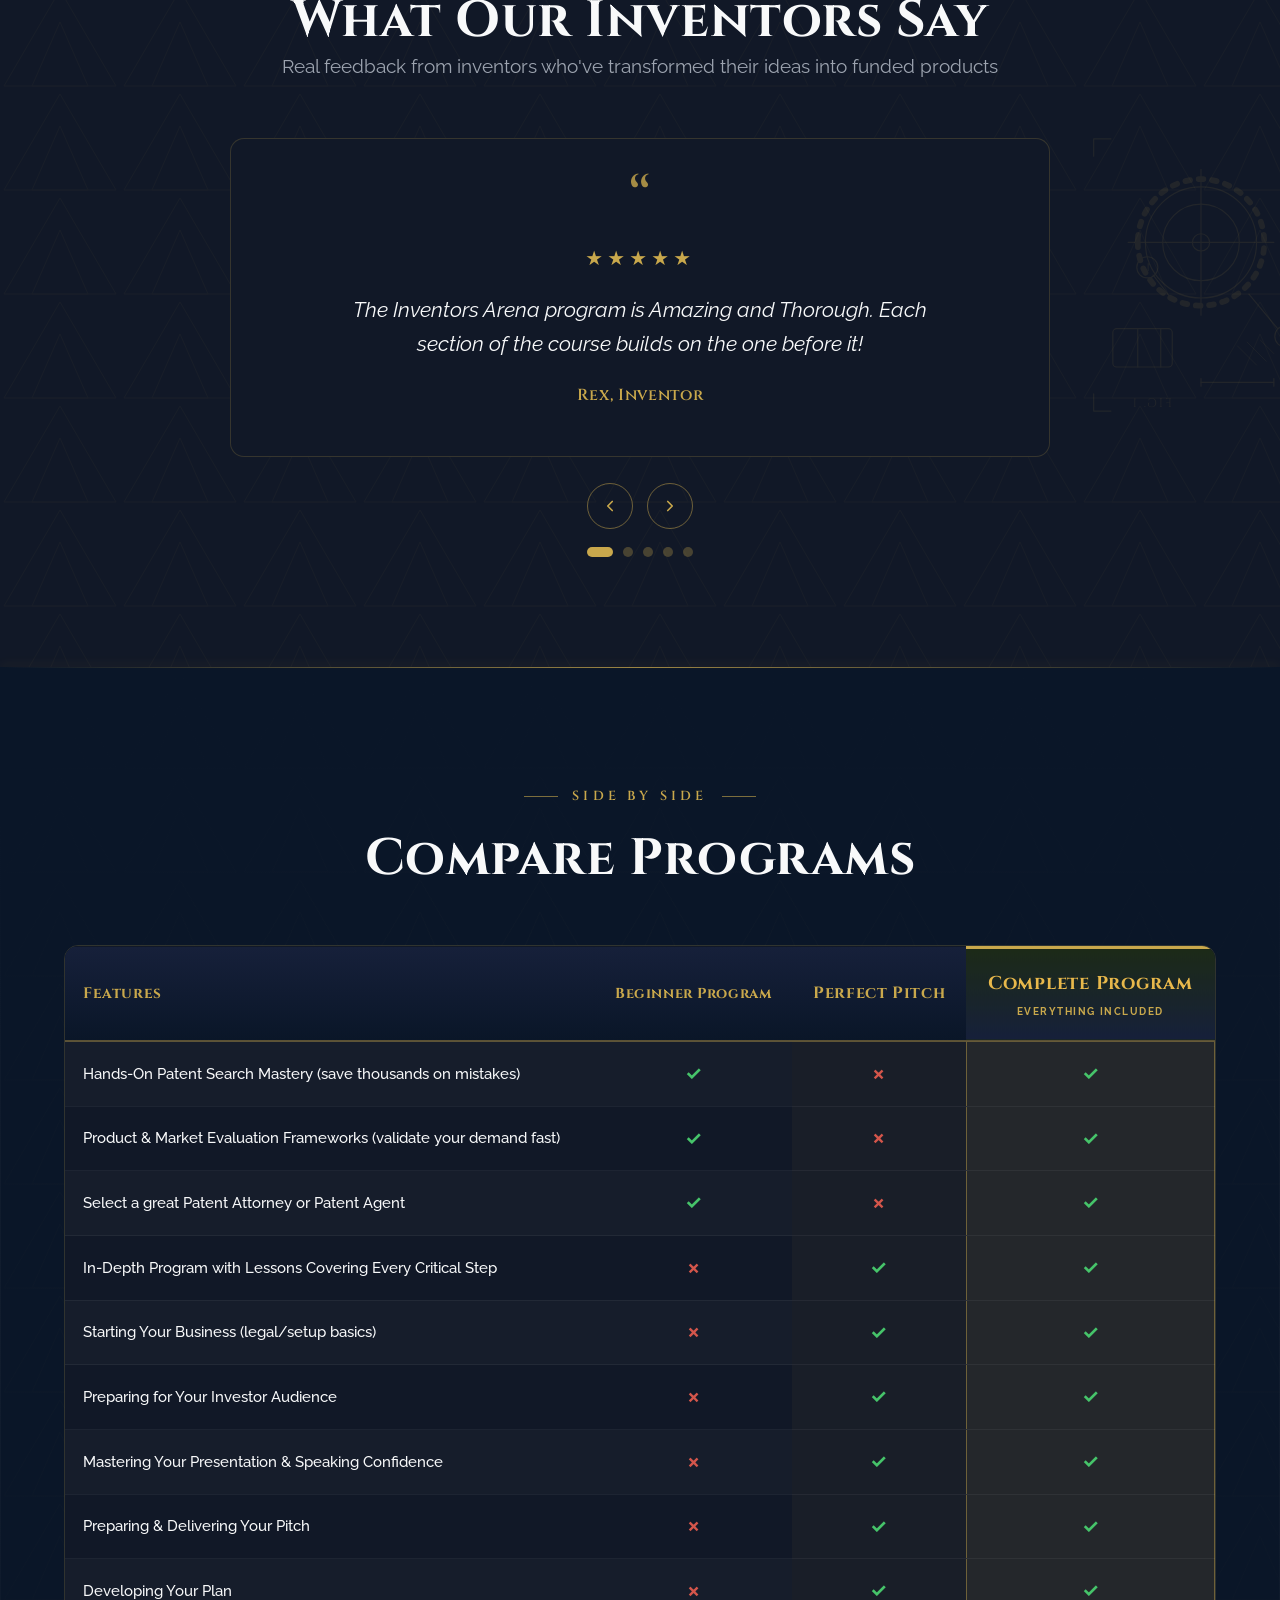
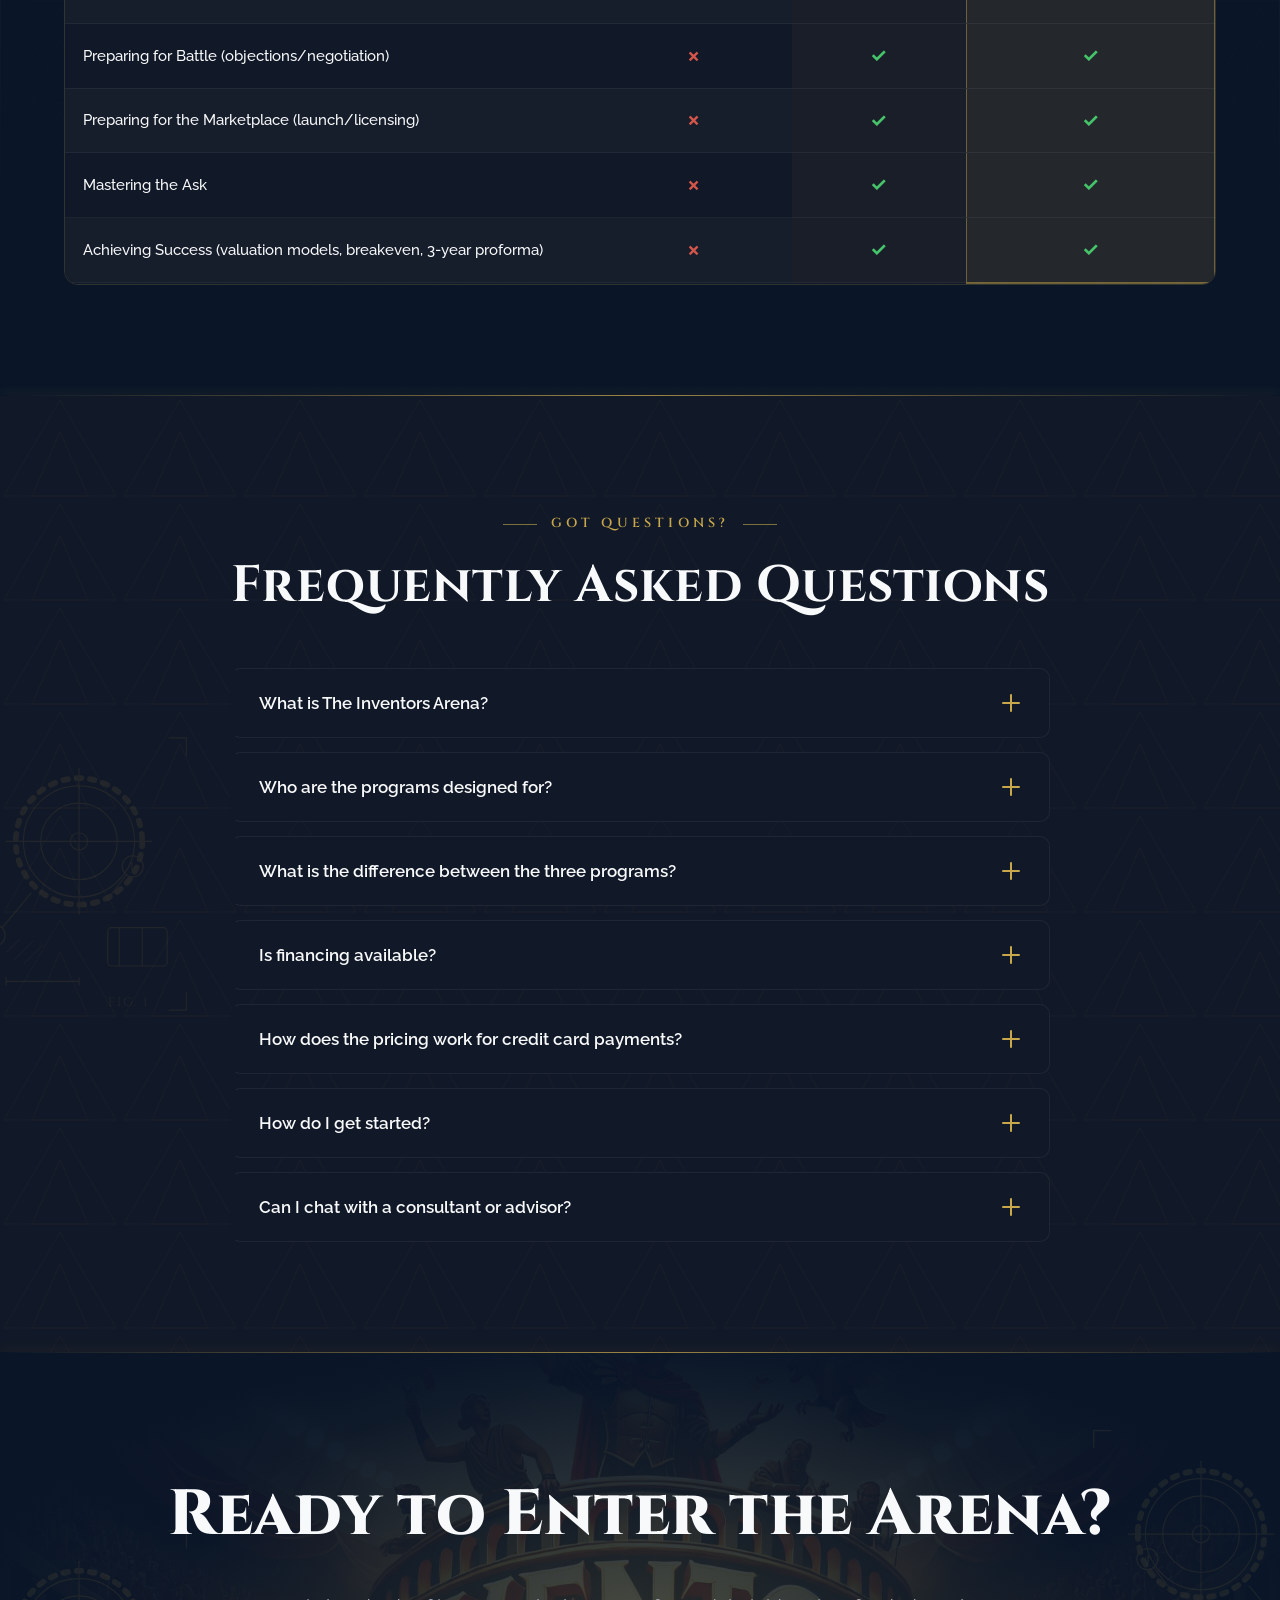
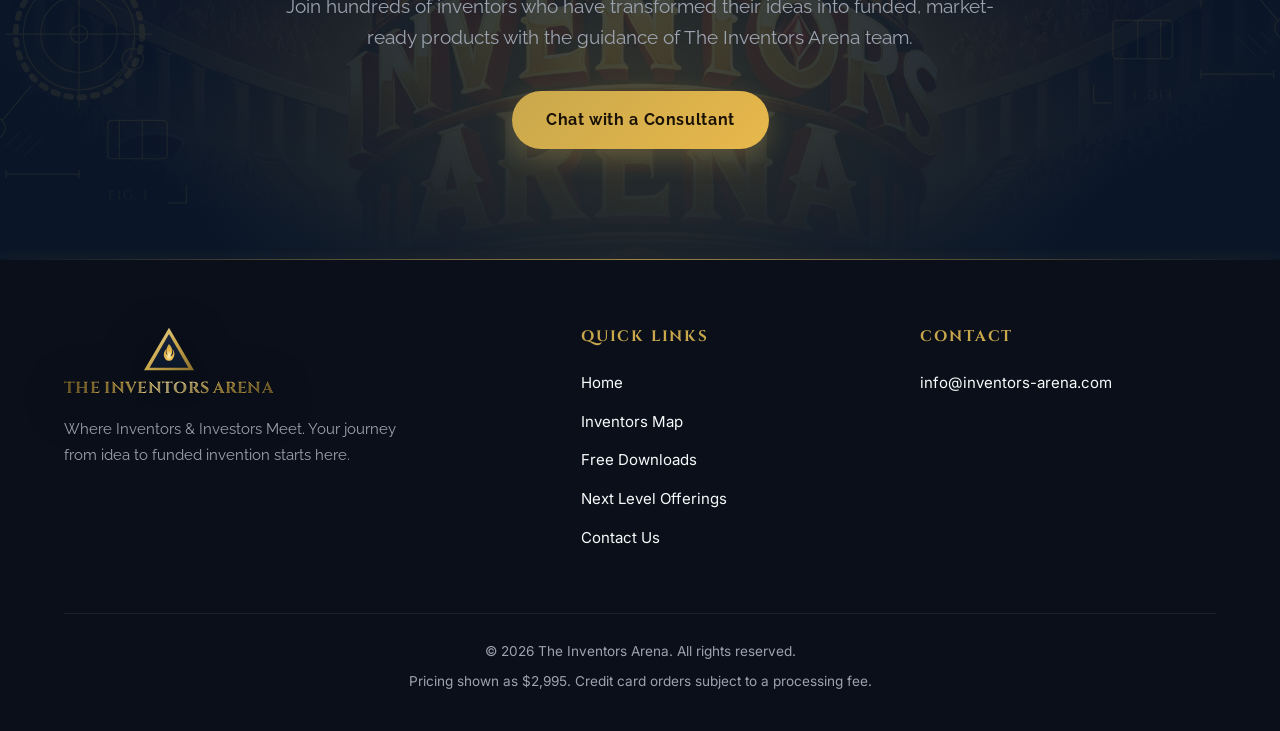
==== commit 67ef912d: "Add multi-page site: next-level, free-downloads, inventors-map, shared styles.css/site.js, PDFs Co-A" ====
--- a/index.html
+++ b/index.html
@@ -11,620 +11,7 @@
   <link rel="preconnect" href="https://fonts.gstatic.com" crossorigin />
   <link href="https://fonts.googleapis.com/css2?family=Cinzel:wght@400;500;600;700;800;900&family=Raleway:ital,wght@0,300;0,400;0,500;0,600;0,700;1,400;1,500&family=Inter:wght@300;400;500;600;700&display=swap" rel="stylesheet" />
 
-  <style>
-    /* ============================================================
-       DESIGN TOKENS
-    ============================================================ */
-    :root {
-      --navy:        #0A1628;
-      --charcoal:    #111827;
-      --gold:        #C9A84C;
-      --amber:       #E8B84B;
-      --white:       #F8F9FA;
-      --silver:      #9CA3AF;
-      --crimson:     #7B1D1D;
-      --footer-bg:   #0A0F1A;
-
-      --gold-rgb: 201, 168, 76;
-      --amber-rgb: 232, 184, 75;
-      --gold-grad: linear-gradient(135deg, #8a6f2d 0%, #C9A84C 28%, #F2DC9B 50%, #C9A84C 72%, #8a6f2d 100%);
-      --gold-line: linear-gradient(90deg, transparent, rgba(var(--gold-rgb), 0.85), transparent);
-
-      --f-display: 'Cinzel', 'Times New Roman', serif;
-      --f-head:    'Raleway', system-ui, sans-serif;
-      --f-body:    'Inter', system-ui, sans-serif;
-
-      --maxw: 1200px;
-      --radius: 14px;
-      --ease: cubic-bezier(0.22, 1, 0.36, 1);
-    }
-
-    /* ============================================================
-       RESET
-    ============================================================ */
-    *, *::before, *::after { box-sizing: border-box; margin: 0; padding: 0; }
-    html { scroll-behavior: smooth; -webkit-text-size-adjust: 100%; }
-    body {
-      font-family: var(--f-body);
-      background: var(--navy);
-      color: var(--white);
-      line-height: 1.65;
-      overflow-x: hidden;
-      -webkit-font-smoothing: antialiased;
-    }
-    img { max-width: 100%; display: block; }
-    a { color: inherit; text-decoration: none; }
-    button { font-family: inherit; cursor: pointer; border: none; background: none; }
-    ul { list-style: none; }
-
-    /* ============================================================
-       FIRE MOUSE TRAIL CANVAS
-    ============================================================ */
-    #fireCanvas {
-      position: fixed; inset: 0; width: 100vw; height: 100vh;
-      pointer-events: none; z-index: 9998;
-    }
-
-    /* ============================================================
-       SHARED UTILITIES
-    ============================================================ */
-    .wrap { width: 100%; max-width: var(--maxw); margin: 0 auto; padding: 0 24px; }
-
-    .section { position: relative; padding: 110px 0; overflow: hidden; }
-    .section--navy     { background: var(--navy); }
-    .section--charcoal { background: var(--charcoal); }
-
-    .tri-watermark::before {
-      content: "";
-      position: absolute; inset: 0;
-      background-image: url("data:image/svg+xml,%3Csvg xmlns='http://www.w3.org/2000/svg' width='120' height='104' viewBox='0 0 120 104'%3E%3Cg fill='none' stroke='%23C9A84C' stroke-width='1'%3E%3Cpath d='M60 4 L116 100 L4 100 Z'/%3E%3Cpath d='M60 36 L88 100 L32 100 Z'/%3E%3C/g%3E%3C/svg%3E");
-      background-size: 120px 104px;
-      opacity: 0.04;
-      pointer-events: none;
-      z-index: 0;
-    }
-    .section > .wrap { position: relative; z-index: 1; }
-
-    .gold-rule {
-      height: 1px; border: 0; width: 100%;
-      background: var(--gold-line);
-      box-shadow: 0 0 12px rgba(var(--gold-rgb), 0.5);
-      opacity: 0.9;
-    }
-
-    .pre-label {
-      font-family: var(--f-display);
-      text-transform: uppercase;
-      letter-spacing: 0.32em;
-      color: var(--gold);
-      font-weight: 600;
-      font-size: 0.82rem;
-      display: inline-flex; align-items: center; gap: 14px;
-      margin-bottom: 22px;
-    }
-    .pre-label::before, .pre-label::after {
-      content: ""; width: 34px; height: 1px;
-      background: rgba(var(--gold-rgb), 0.6);
-    }
-    .pre-label--left::before { display: none; }
-
-    .section-head { font-family: var(--f-display); color: var(--white); font-weight: 700; line-height: 1.15; letter-spacing: 0.01em; font-size: clamp(2rem, 4.2vw, 3.2rem); }
-    .section-sub { font-family: var(--f-head); color: var(--silver); font-weight: 400; font-size: clamp(1rem, 1.6vw, 1.18rem); max-width: 720px; }
-
-    .center { text-align: center; }
-    .center .pre-label { justify-content: center; }
-    .center .section-sub { margin-left: auto; margin-right: auto; }
-
-    .btn {
-      display: inline-flex; align-items: center; justify-content: center; gap: 10px;
-      font-family: var(--f-head); font-weight: 700;
-      letter-spacing: 0.04em; font-size: 0.98rem;
-      padding: 16px 34px; border-radius: 50px;
-      transition: transform .3s var(--ease), box-shadow .3s var(--ease), background .3s var(--ease), color .3s var(--ease);
-      will-change: transform;
-    }
-    .btn--gold {
-      background: linear-gradient(135deg, var(--gold), var(--amber));
-      color: #1a1206;
-      box-shadow: 0 8px 26px rgba(var(--gold-rgb), 0.28);
-    }
-    .btn--gold:hover { transform: translateY(-2px) scale(1.035); box-shadow: 0 12px 40px rgba(var(--amber-rgb), 0.55); }
-    .btn--outline { background: transparent; color: var(--gold); border: 1.5px solid var(--gold); }
-    .btn--outline:hover { background: var(--gold); color: #1a1206; box-shadow: 0 10px 30px rgba(var(--gold-rgb), 0.35); }
-
-    /* ============================================================
-       3D BADGE LOGO
-    ============================================================ */
-    @keyframes flameFlicker {
-      0%, 100% { opacity: 0.86; transform: translateY(0) scale(1); }
-      45%      { opacity: 1;    transform: translateY(-0.5px) scale(1.04); }
-      70%      { opacity: 0.92; transform: translateY(0.3px) scale(0.98); }
-    }
-    .badge { display: inline-flex; flex-direction: column; align-items: center; gap: 6px; filter: drop-shadow(0 10px 22px rgba(0,0,0,0.55)); }
-    .badge svg { display: block; }
-    .badge .flame { transform-origin: center bottom; animation: flameFlicker 2s ease-in-out infinite; }
-    .badge-text {
-      font-family: var(--f-display); font-weight: 700;
-      letter-spacing: 0.02em; line-height: 1;
-      background: var(--gold-grad);
-      -webkit-background-clip: text; background-clip: text;
-      -webkit-text-fill-color: transparent; color: transparent;
-      text-shadow: 0 1px 0 rgba(0,0,0,0.3);
-    }
-    .badge--nav .badge-text { font-size: 0.72rem; }
-    .badge--lg .badge-text { font-size: 1rem; }
-
-    /* ============================================================
-       NAVIGATION
-    ============================================================ */
-    .nav {
-      position: fixed; top: 0; left: 0; right: 0; z-index: 1000;
-      transition: background .4s var(--ease), border-color .4s var(--ease), box-shadow .4s var(--ease), padding .4s var(--ease);
-      background: transparent; border-bottom: 1px solid transparent;
-      padding: 18px 0;
-    }
-    .nav.scrolled {
-      background: rgba(10, 22, 40, 0.92);
-      backdrop-filter: blur(10px);
-      border-bottom: 1px solid rgba(var(--gold-rgb), 0.45);
-      box-shadow: 0 8px 30px rgba(0,0,0,0.4);
-      padding: 10px 0;
-    }
-    .nav-inner { display: flex; align-items: center; justify-content: space-between; gap: 20px; }
-    .nav-logo { flex-shrink: 0; }
-
-    .nav-links { display: flex; align-items: center; gap: 34px; }
-    .nav-links a {
-      position: relative; font-family: var(--f-head); font-weight: 500;
-      letter-spacing: 0.08em; font-size: 0.92rem; color: var(--white);
-      padding: 4px 0; transition: color .25s var(--ease);
-    }
-    .nav-links a::after {
-      content: ""; position: absolute; left: 0; bottom: -2px; height: 2px; width: 0;
-      background: linear-gradient(90deg, var(--gold), var(--amber));
-      transition: width .3s var(--ease);
-    }
-    .nav-links a:hover { color: var(--amber); }
-    .nav-links a:hover::after { width: 100%; }
-
-    .nav-cta { flex-shrink: 0; }
-    .nav-cta .btn { padding: 11px 26px; font-size: 0.88rem; }
-
-    .hamburger { display: none; flex-direction: column; gap: 6px; padding: 8px; }
-    .hamburger span { width: 28px; height: 2px; background: var(--gold); border-radius: 2px; transition: transform .35s var(--ease), opacity .25s var(--ease); }
-
-    .mobile-nav {
-      position: fixed; inset: 0; z-index: 1100;
-      background: linear-gradient(160deg, var(--navy), #060d18);
-      display: flex; flex-direction: column; align-items: center; justify-content: center; gap: 30px;
-      opacity: 0; visibility: hidden; transform: scale(1.04);
-      transition: opacity .4s var(--ease), transform .4s var(--ease), visibility .4s;
-    }
-    .mobile-nav.open { opacity: 1; visibility: visible; transform: scale(1); }
-    .mobile-nav a { font-family: var(--f-display); font-size: 1.5rem; color: var(--white); letter-spacing: 0.06em; transition: color .25s; }
-    .mobile-nav a:hover { color: var(--gold); }
-    .mobile-nav .btn { margin-top: 10px; }
-    .mobile-close { position: absolute; top: 24px; right: 26px; font-size: 2.2rem; color: var(--gold); line-height: 1; }
-
-    /* ============================================================
-       HERO
-    ============================================================ */
-    .hero {
-      min-height: 92vh; display: flex; align-items: center; justify-content: center;
-      text-align: center; position: relative; padding: 150px 0 90px;
-      background: var(--navy);
-    }
-    .hero::after {
-      content: ""; position: absolute; left: 50%; bottom: -10%; transform: translateX(-50%);
-      width: 1100px; height: 700px; pointer-events: none; z-index: 0;
-      background: radial-gradient(ellipse at center, rgba(var(--amber-rgb), 0.16), rgba(var(--gold-rgb), 0.06) 40%, transparent 70%);
-      filter: blur(8px);
-    }
-    .hero .wrap { position: relative; z-index: 2; }
-    .hero-pre { font-family: var(--f-display); text-transform: uppercase; letter-spacing: 0.4em; color: var(--gold); font-weight: 600; font-size: 0.9rem; margin-bottom: 28px; }
-    .hero h1 {
-      font-family: var(--f-display); font-weight: 800; color: var(--white);
-      font-size: clamp(2.6rem, 7vw, 5.4rem); line-height: 1.08; letter-spacing: 0.01em;
-      margin-bottom: 26px; text-shadow: 0 4px 40px rgba(0,0,0,0.5);
-    }
-    .hero h1 .accent { background: var(--gold-grad); -webkit-background-clip: text; background-clip: text; -webkit-text-fill-color: transparent; }
-    .hero-sub { font-family: var(--f-head); color: var(--silver); font-weight: 400; font-size: clamp(1.05rem, 2vw, 1.35rem); max-width: 680px; margin: 0 auto 40px; }
-    .hero-cta-row { display: flex; gap: 16px; justify-content: center; flex-wrap: wrap; }
-    .scroll-ind { position: absolute; left: 50%; bottom: 30px; transform: translateX(-50%); color: var(--gold); z-index: 2; }
-    @keyframes bounceDown { 0%,100%{ transform: translate(-50%,0);} 50%{ transform: translate(-50%, 12px);} }
-    .scroll-ind { animation: bounceDown 2.2s ease-in-out infinite; }
-    .scroll-ind svg { width: 30px; height: 30px; opacity: 0.85; }
-
-    /* ============================================================
-       FOUNDERS  (FOCAL POINT: editorial spotlight rows)
-    ============================================================ */
-    .founders-intro { max-width: 760px; margin: 0 auto; }
-
-    /* Founders: side-by-side profile cards */
-    .founders-grid { display: grid; grid-template-columns: 1fr 1fr; gap: 34px; margin-top: 60px; align-items: start; }
-    @media (max-width: 840px) { .founders-grid { grid-template-columns: 1fr; max-width: 470px; margin-left: auto; margin-right: auto; } }
-
-    .founder-card {
-      position: relative; text-align: center;
-      display: flex; flex-direction: column; align-items: center;
-      padding: 40px 32px 34px; border-radius: var(--radius);
-      /* soft pool of darkness behind the words for legibility over the photo (not a hard box) */
-      background: radial-gradient(125% 105% at 50% 8%, rgba(8,16,30,0.34), rgba(7,14,26,0.72));
-      -webkit-backdrop-filter: blur(3px); backdrop-filter: blur(3px);
-      border: 1px solid rgba(var(--gold-rgb), 0.10);
-      box-shadow: 0 24px 60px rgba(0,0,0,0.42);
-    }
-
-    .founder-media { position: relative; display: flex; justify-content: center; margin-bottom: 22px; }
-    .founder-media::after {
-      content: ""; position: absolute; inset: -14% -14%;
-      background: radial-gradient(ellipse at center, rgba(var(--amber-rgb),0.20), transparent 64%);
-      z-index: 0; filter: blur(6px);
-    }
-    .photo-ring {
-      position: relative; z-index: 1; width: 200px; max-width: 58vw; aspect-ratio: 1;
-      border-radius: 50%; overflow: hidden;
-      border: 3px solid var(--gold);
-      box-shadow: 0 0 0 7px rgba(var(--gold-rgb),0.10), 0 18px 44px rgba(0,0,0,0.55);
-    }
-    /* Light editorial grade on the REAL photo: does not alter likeness */
-    .photo-ring img {
-      width: 100%; height: 100%; object-fit: cover; display: block;
-      filter: contrast(1.06) saturate(0.92) brightness(1.02);
-    }
-    /* Edwin's source photo is square with a second person in the lower-left; zoom to frame Edwin */
-    .photo-ring--edwin img { transform: scale(1.5); transform-origin: 64% 30%; }
-    .photo-ring::after {
-      content: ""; position: absolute; inset: 0; pointer-events: none;
-      background: linear-gradient(180deg, rgba(201,168,76,0.10), transparent 45%, rgba(10,22,40,0.30));
-      mix-blend-mode: soft-light;
-    }
-
-    .founder-name { font-family: var(--f-display); font-weight: 700; color: var(--white); font-size: clamp(1.7rem, 3vw, 2.1rem); line-height: 1.1; margin-bottom: 16px; }
-    .founder-bio { font-family: var(--f-body); color: #cfd8e6; font-size: 0.96rem; line-height: 1.72; }
-    .badge-pills { display: flex; flex-wrap: wrap; justify-content: center; gap: 9px; margin: 0 0 22px; }
-    .pill {
-      font-family: var(--f-head); font-size: 0.76rem; font-weight: 600; letter-spacing: 0.04em;
-      color: var(--gold); border: 1px solid rgba(var(--gold-rgb), 0.6);
-      padding: 7px 15px; border-radius: 50px; background: rgba(var(--gold-rgb), 0.06);
-    }
-    /* Title shown first, as a filled bubble */
-    .pill--title { color: #1a1206; background: var(--gold-grad); border-color: transparent; font-weight: 700; }
-    .founders-cta { text-align: center; margin-top: 64px; }
-    .founders-cta .btn { margin: 0 8px 12px; }
-
-    /* ============================================================
-       WATCH OUR STORY  (redesigned: split layout)
-    ============================================================ */
-    .story-grid { display: grid; grid-template-columns: 1fr 1.15fr; gap: 56px; align-items: center; margin-top: 24px; }
-    .story-copy .section-head { font-size: clamp(1.7rem, 3vw, 2.4rem); }
-    .story-copy p { color: var(--silver); font-family: var(--f-head); margin: 20px 0 30px; font-size: 1.08rem; }
-
-    .video-frame {
-      position: relative; z-index: 1; border-radius: 12px; overflow: hidden;
-      border: 2px solid var(--gold);
-      box-shadow: 0 18px 60px rgba(0,0,0,0.55), 0 0 0 1px rgba(var(--gold-rgb),0.2);
-      aspect-ratio: 16 / 9; background: #000;
-    }
-    .video-frame iframe { width: 100%; height: 100%; display: block; border: 0; }
-    .video-glow { position: relative; }
-    .video-glow::before {
-      content: ""; position: absolute; inset: -8%;
-      background: radial-gradient(ellipse at center, rgba(var(--amber-rgb), 0.15), transparent 68%);
-      filter: blur(20px); z-index: 0; pointer-events: none;
-    }
-
-    /* ============================================================
-       PROGRAMS
-    ============================================================ */
-    .course-box { display: block; width: clamp(190px, 24vw, 250px); margin: 40px auto 0; filter: drop-shadow(0 26px 50px rgba(0,0,0,0.55)) drop-shadow(0 0 34px rgba(var(--gold-rgb),0.28)); animation: boxFloat 5.5s ease-in-out infinite; }
-    @keyframes boxFloat { 0%,100% { transform: translateY(0) rotate(-0.4deg); } 50% { transform: translateY(-12px) rotate(0.4deg); } }
-    .programs-grid { display: grid; grid-template-columns: repeat(3, 1fr); gap: 30px; margin-top: 56px; align-items: start; }
-    .program-card {
-      position: relative; background: var(--charcoal); border-radius: var(--radius);
-      border: 1px solid rgba(var(--gold-rgb), 0.16); padding: 40px 30px 34px;
-      display: flex; flex-direction: column;
-      transition: transform .4s var(--ease), box-shadow .4s var(--ease), border-color .4s var(--ease);
-    }
-    .program-card:hover { transform: translateY(-8px); border-color: rgba(var(--gold-rgb), 0.5); box-shadow: 0 26px 60px rgba(0,0,0,0.5); }
-    .program-card.featured {
-      border-color: var(--gold);
-      box-shadow: 0 0 0 1px var(--gold), 0 26px 72px rgba(var(--gold-rgb), 0.24);
-      background: linear-gradient(180deg, #16203a, var(--charcoal) 55%);
-      transform: translateY(-12px) scale(1.025); z-index: 2;
-    }
-    .program-card.featured:hover { transform: translateY(-18px) scale(1.025); }
-    @media (max-width: 960px) { .program-card.featured, .program-card.featured:hover { transform: none; } }
-
-    .card-badge { font-family: var(--f-display); font-size: 0.72rem; letter-spacing: 0.2em; text-transform: uppercase; color: var(--gold); font-weight: 600; margin-bottom: 18px; }
-    .program-name { font-family: var(--f-display); font-weight: 700; color: var(--white); font-size: 1.7rem; margin-bottom: 14px; }
-    .program-price { font-family: var(--f-display); color: var(--white); font-size: 2.6rem; font-weight: 700; line-height: 1; }
-    .program-price .cur { font-size: 1.3rem; vertical-align: super; color: var(--gold); }
-    .finance-note { font-family: var(--f-body); color: var(--silver); font-size: 0.85rem; margin-top: 6px; margin-bottom: 24px; }
-    .feat-divider { height: 1px; background: rgba(var(--gold-rgb), 0.18); margin: 0 0 22px; }
-    .feat-list { display: flex; flex-direction: column; gap: 13px; margin-bottom: 30px; flex: 1; }
-    .feat-list li { display: flex; gap: 12px; align-items: flex-start; font-size: 0.94rem; color: var(--white); line-height: 1.5; }
-    .feat-list li svg { width: 18px; height: 18px; flex-shrink: 0; margin-top: 3px; fill: var(--gold); }
-    .program-card .btn { width: 100%; }
-
-    /* Free Downloads */
-    .dl-grid { display: grid; grid-template-columns: repeat(2, 1fr); gap: 30px; margin-top: 60px; max-width: 880px; margin-left: auto; margin-right: auto; align-items: stretch; }
-    .dl-card {
-      position: relative; background: var(--charcoal); border-radius: var(--radius);
-      border: 1px solid rgba(var(--gold-rgb), 0.16); padding: 38px 32px 32px;
-      display: flex; flex-direction: column; text-align: left;
-      transition: transform .4s var(--ease), box-shadow .4s var(--ease), border-color .4s var(--ease);
-    }
-    .dl-card:hover { transform: translateY(-8px); border-color: rgba(var(--gold-rgb), 0.5); box-shadow: 0 26px 60px rgba(0,0,0,0.5); }
-    .dl-icon {
-      width: 58px; height: 58px; border-radius: 14px; margin-bottom: 22px;
-      display: flex; align-items: center; justify-content: center;
-      background: rgba(var(--gold-rgb), 0.1); border: 1px solid rgba(var(--gold-rgb), 0.28);
-    }
-    .dl-icon svg { width: 30px; height: 30px; stroke: var(--gold); fill: none; }
-    .dl-tag { font-family: var(--f-display); font-size: 0.68rem; letter-spacing: 0.2em; text-transform: uppercase; color: var(--gold); font-weight: 600; margin-bottom: 12px; }
-    .dl-title { font-family: var(--f-display); font-weight: 700; color: var(--white); font-size: 1.4rem; line-height: 1.25; margin-bottom: 12px; }
-    .dl-desc { font-family: var(--f-body); color: var(--silver); font-size: 0.96rem; line-height: 1.55; margin-bottom: 28px; flex: 1; }
-    .dl-card .btn { width: 100%; }
-    @media (max-width: 720px) { .dl-grid { grid-template-columns: 1fr; } }
-
-    .ribbon {
-      position: absolute; top: 18px; right: -8px; z-index: 3;
-      background: linear-gradient(135deg, var(--gold), var(--amber));
-      color: #1a1206; font-family: var(--f-head); font-weight: 700; font-size: 0.72rem;
-      letter-spacing: 0.12em; padding: 6px 16px; border-radius: 4px;
-      box-shadow: 0 6px 18px rgba(0,0,0,0.4);
-    }
-    .ribbon::after { content: ""; position: absolute; right: 0; bottom: -7px; border-width: 0 8px 7px 0; border-style: solid; border-color: transparent #8a6f2d transparent transparent; }
-
-    .chat-callout {
-      position: fixed; right: 22px; bottom: 22px; z-index: 900;
-      display: inline-flex; align-items: center; gap: 10px;
-      background: linear-gradient(135deg, var(--gold), var(--amber)); color: #1a1206;
-      font-family: var(--f-head); font-weight: 700; font-size: 0.9rem;
-      padding: 14px 22px; border-radius: 50px; box-shadow: 0 12px 34px rgba(var(--gold-rgb),0.4);
-      transition: transform .3s var(--ease), box-shadow .3s var(--ease);
-    }
-    .chat-callout:hover { transform: translateY(-3px) scale(1.03); box-shadow: 0 16px 44px rgba(var(--amber-rgb),0.55); }
-    .chat-callout svg { width: 20px; height: 20px; fill: #1a1206; }
-
-    /* ============================================================
-       TESTIMONIALS CAROUSEL
-    ============================================================ */
-    .carousel { position: relative; max-width: 820px; margin: 56px auto 0; }
-    .carousel-track { position: relative; min-height: 280px; }
-    .testi-card {
-      position: absolute; inset: 0; opacity: 0; visibility: hidden;
-      transform: translateY(14px); transition: opacity .6s var(--ease), transform .6s var(--ease);
-      background: var(--charcoal); border: 1px solid rgba(var(--gold-rgb),0.2);
-      border-radius: var(--radius); padding: 48px 50px; text-align: center;
-      display: flex; flex-direction: column; align-items: center; justify-content: center;
-    }
-    .testi-card.active { opacity: 1; visibility: visible; transform: translateY(0); position: relative; }
-    .testi-quote-mark { font-family: var(--f-display); font-size: 4.5rem; line-height: 0.6; color: var(--gold); opacity: 0.8; margin-bottom: 14px; }
-    .testi-stars { color: var(--gold); letter-spacing: 4px; font-size: 1.1rem; margin-bottom: 20px; }
-    .testi-text { font-family: var(--f-head); font-style: italic; color: var(--white); font-size: 1.3rem; line-height: 1.6; max-width: 620px; margin-bottom: 22px; }
-    .testi-name { font-family: var(--f-display); color: var(--gold); font-weight: 600; letter-spacing: 0.04em; }
-
-    .carousel-arrows { display: flex; justify-content: center; gap: 14px; margin-top: 26px; }
-    .c-arrow { width: 46px; height: 46px; border-radius: 50%; border: 1px solid rgba(var(--gold-rgb),0.5); color: var(--gold); display: inline-flex; align-items: center; justify-content: center; transition: all .25s var(--ease); }
-    .c-arrow:hover { background: var(--gold); color: #1a1206; }
-    .c-arrow svg { width: 18px; height: 18px; }
-    .carousel-dots { display: flex; gap: 10px; justify-content: center; margin-top: 18px; }
-    .carousel-dots button { width: 10px; height: 10px; border-radius: 50%; background: rgba(var(--gold-rgb),0.3); transition: all .25s var(--ease); }
-    .carousel-dots button.active { background: var(--gold); width: 26px; border-radius: 6px; }
-
-    /* ============================================================
-       COMPARISON TABLE
-    ============================================================ */
-    .table-wrap { margin-top: 56px; overflow-x: auto; border-radius: var(--radius); border: 1px solid rgba(var(--gold-rgb),0.2); }
-    table.compare { width: 100%; border-collapse: collapse; min-width: 720px; background: var(--charcoal); }
-    table.compare thead th {
-      position: sticky; top: 0; z-index: 2;
-      background: linear-gradient(180deg, #16203a, var(--navy));
-      font-family: var(--f-display); color: var(--gold); font-weight: 700;
-      padding: 20px 18px; text-align: center; font-size: 0.95rem; letter-spacing: 0.04em;
-      border-bottom: 2px solid rgba(var(--gold-rgb),0.4);
-    }
-    table.compare thead th:first-child { text-align: left; }
-    table.compare tbody td { padding: 16px 18px; text-align: center; font-size: 0.92rem; border-bottom: 1px solid rgba(255,255,255,0.05); }
-    table.compare tbody td:first-child { text-align: left; color: var(--white); font-weight: 500; font-family: var(--f-head); }
-    table.compare tbody tr:nth-child(odd) td { background: rgba(255,255,255,0.018); }
-    table.compare tbody tr:hover td { background: rgba(var(--gold-rgb), 0.06); }
-    .check, .yes { color: #46c46a; font-size: 1.2rem; font-weight: 700; }
-    .dash, .no  { color: #d4564b; font-size: 1.08rem; font-weight: 700; }
-
-    /* Column emphasis steps up 1 -> 2 -> 3 (Beginner < Perfect Pitch < Complete) */
-    table.compare thead th:nth-child(2) { font-size: 0.9rem; }
-    table.compare thead th:nth-child(3) { font-size: 1.02rem; }
-    table.compare thead th:nth-child(4) { font-size: 1.16rem; color: var(--amber); border-top: 3px solid var(--gold); }
-    .col-tag { display: block; font-family: var(--f-head); font-size: 0.6rem; letter-spacing: 0.16em; color: var(--gold); margin-top: 5px; text-transform: uppercase; font-weight: 700; }
-    /* placed after striping/hover so source-order wins the specificity tie */
-    table.compare tbody tr td:nth-child(3) { background: rgba(var(--gold-rgb), 0.045); }
-    table.compare tbody tr td:nth-child(4) {
-      background: rgba(var(--gold-rgb), 0.10);
-      border-left: 1px solid rgba(var(--gold-rgb), 0.45);
-      border-right: 1px solid rgba(var(--gold-rgb), 0.45);
-    }
-    table.compare tbody tr:hover td:nth-child(4) { background: rgba(var(--gold-rgb), 0.16); }
-    table.compare thead th:nth-child(4) { background: linear-gradient(180deg, #1c2a17, #16203a); }
-    table.compare tbody tr:last-child td:nth-child(4) { border-bottom: 2px solid rgba(var(--gold-rgb), 0.5); }
-
-    /* ============================================================
-       FAQ ACCORDION
-    ============================================================ */
-    .faq-list { max-width: 820px; margin: 52px auto 0; display: flex; flex-direction: column; gap: 14px; }
-    .faq-item { background: var(--charcoal); border: 1px solid rgba(255,255,255,0.06); border-left: 3px solid transparent; border-radius: 10px; overflow: hidden; transition: border-color .35s var(--ease), background .35s var(--ease); }
-    .faq-item.open { border-left-color: var(--gold); background: #141d30; }
-    .faq-q { width: 100%; text-align: left; display: flex; align-items: center; justify-content: space-between; gap: 18px; padding: 22px 26px; font-family: var(--f-head); font-weight: 600; font-size: 1.06rem; color: var(--white); }
-    .faq-icon { flex-shrink: 0; width: 24px; height: 24px; position: relative; }
-    .faq-icon::before, .faq-icon::after { content: ""; position: absolute; background: var(--gold); border-radius: 2px; }
-    .faq-icon::before { top: 11px; left: 3px; width: 18px; height: 2px; }
-    .faq-icon::after  { left: 11px; top: 3px; width: 2px; height: 18px; transition: transform .35s var(--ease); }
-    .faq-item.open .faq-icon::after { transform: scaleY(0); }
-    .faq-a { max-height: 0; overflow: hidden; transition: max-height .4s var(--ease); }
-    .faq-a-inner { padding: 0 26px 24px; color: var(--silver); font-family: var(--f-body); font-size: 0.98rem; line-height: 1.75; }
-
-    /* ============================================================
-       FINAL CTA
-    ============================================================ */
-    .final-cta { text-align: center; position: relative; }
-    .final-cta::after {
-      content: ""; position: absolute; left: 50%; bottom: -30%; transform: translateX(-50%);
-      width: 1000px; height: 640px; pointer-events: none; z-index: 0;
-      background: radial-gradient(ellipse at center, rgba(var(--amber-rgb),0.18), rgba(var(--gold-rgb),0.06) 42%, transparent 70%);
-    }
-    .final-cta .wrap { position: relative; z-index: 2; }
-    .final-cta h2 { font-family: var(--f-display); color: var(--white); font-weight: 800; font-size: clamp(2.2rem, 5vw, 4rem); margin-bottom: 22px; }
-
-    /* ============================================================
-       FOOTER
-    ============================================================ */
-    .footer { background: var(--footer-bg); padding: 64px 0 30px; position: relative; }
-    .footer-grid { display: grid; grid-template-columns: 1.6fr 1fr 1fr; gap: 44px; }
-    .footer-tag { font-family: var(--f-head); color: var(--silver); font-size: 0.96rem; line-height: 1.7; margin-top: 20px; max-width: 340px; }
-    .footer h4 { font-family: var(--f-display); color: var(--gold); font-size: 0.95rem; letter-spacing: 0.12em; text-transform: uppercase; margin-bottom: 20px; }
-    .footer-links li { margin-bottom: 12px; }
-    .footer-links a, .footer-contact a { font-family: var(--f-body); color: var(--white); font-size: 0.94rem; transition: color .25s; }
-    .footer-links a:hover, .footer-contact a:hover { color: var(--gold); }
-    .footer-bottom { margin-top: 50px; padding-top: 26px; border-top: 1px solid rgba(255,255,255,0.07); text-align: center; }
-    .footer-bottom p { color: var(--silver); font-size: 0.85rem; margin-bottom: 8px; }
-    .footer-fine { color: #6b7280; font-size: 0.78rem; }
-
-    /* ============================================================
-       DECORATIONS: PATENT BLUEPRINT MOTIFS + INSPIRING IMAGERY
-    ============================================================ */
-    .deco { position: absolute; z-index: 0; pointer-events: none; }
-    .bp { width: 230px; height: auto; color: var(--gold); opacity: 0.09; }
-    .bp svg, .bp { display: block; }
-    .bp use { color: var(--gold); }
-    .bp.silver { color: var(--silver); opacity: 0.07; }
-    .deco-left   { left: -36px; }
-    .deco-right  { right: -36px; }
-    .deco-top    { top: 70px; }
-    .deco-mid    { top: 50%; transform: translateY(-50%); }
-    .deco-mid-r  { top: 50%; transform: translateY(-50%) scaleX(-1); }
-    .deco-bottom { bottom: 48px; }
-    .deco-flip   { transform: scaleX(-1); }
-
-    /* Inspiring stock photos tucked into genuine blank space (wide screens only) */
-    .deco-photo {
-      position: absolute; z-index: 0; pointer-events: none;
-      width: 184px; aspect-ratio: 3 / 4; border-radius: 12px; overflow: hidden;
-      border: 2px solid rgba(var(--gold-rgb), 0.55);
-      box-shadow: 0 20px 55px rgba(0,0,0,0.55);
-    }
-    .deco-photo img { width: 100%; height: 100%; object-fit: cover; filter: saturate(0.9) contrast(1.06) brightness(0.9); }
-    .deco-photo::after { content: ""; position: absolute; inset: 0; background: linear-gradient(180deg, rgba(201,168,76,0.10), transparent 35%, rgba(10,22,40,0.55)); }
-
-    /* Faded inspiring backdrop behind the final CTA */
-    .cta-bgphoto { position: absolute; inset: 0; z-index: 0; overflow: hidden; }
-    .cta-bgphoto img { width: 100%; height: 100%; object-fit: cover; opacity: 0.12; filter: grayscale(0.25) contrast(1.1); }
-    .cta-bgphoto::after { content: ""; position: absolute; inset: 0; background: radial-gradient(ellipse at center, rgba(10,22,40,0.4), var(--navy) 75%); }
-
-    /* Subtle photos that blend into the section background (all sections except founders) */
-    .bg-photo { position: absolute; inset: 0; z-index: 0; overflow: hidden; pointer-events: none; --sec-bg: #0A1628; }
-    .bg-photo img { width: 100%; height: 100%; object-fit: cover; opacity: 0.16; filter: grayscale(0.25) contrast(1.05) brightness(0.85); }
-    .bg-photo.r img { object-position: right center; }
-    .bg-photo.l img { object-position: left center; }
-    /* On-brand arena art reads richer than the faded stock treatment */
-    .hero .bg-photo img { opacity: 0.34; object-position: center 40%; filter: grayscale(0.06) contrast(1.04) brightness(0.62); }
-    .cta-bgphoto--arena img { opacity: 0.30; filter: grayscale(0.06) contrast(1.05) brightness(0.8); }
-    .bg-photo--arena img { opacity: 0.22; filter: grayscale(0.04) contrast(1.04) brightness(0.78); }
-    /* Brand logo used as a subtle on-brand watermark (navy/gold) */
-    /* Founders: Ed & Scott photo as a banner behind the heading - faces flank the title, center logo masked out */
-    .bg-photo--founders { bottom: auto; top: 48px; height: 540px; }
-    .bg-photo--founders img { opacity: 0.5; object-fit: cover; object-position: center 30%; filter: contrast(1.04) brightness(0.95) blur(2px); }
-    .bg-photo--founders::after {
-      background:
-        radial-gradient(46% 100% at 50% 44%, rgba(13,27,62,0.98) 28%, rgba(13,27,62,0.6) 56%, transparent 80%),
-        linear-gradient(180deg, rgba(13,27,62,0.42), transparent 26%, transparent 50%, var(--sec-bg));
-    }
-    @media (max-width: 700px) { .bg-photo--founders { height: 400px; } }
-    .bg-photo::after {
-      content: ""; position: absolute; inset: 0;
-      background:
-        linear-gradient(180deg, var(--sec-bg), transparent 28%, transparent 72%, var(--sec-bg)),
-        radial-gradient(ellipse at center, transparent 22%, var(--sec-bg) 90%);
-    }
-
-    @media (max-width: 1100px) { .bp { display: none; } }
-    @media (max-width: 1480px) { .deco-photo { display: none; } } /* avoid overlap on laptops */
-
-    /* ============================================================
-       INVENTOR'S MAP / JOURNEY ROADMAP
-    ============================================================ */
-    .roadmap { background: linear-gradient(180deg, #0A1628, #0c1c34 50%, #0A1628); }
-    .trail { position: relative; max-width: 900px; margin: 76px auto 0; }
-    .trail-path { position: absolute; inset: 0; width: 100%; height: 100%; z-index: 0; pointer-events: none; overflow: visible; }
-    .trail-path path { fill: none; stroke: rgba(var(--gold-rgb), 0.6); stroke-width: 2.5; stroke-dasharray: 1 10; stroke-linecap: round; vector-effect: non-scaling-stroke; filter: drop-shadow(0 0 6px rgba(var(--gold-rgb), 0.5)); }
-    .trail-list { position: relative; z-index: 1; }
-    .trail-list::before { content: ""; display: none; }
-    .stop { position: relative; width: 50%; padding: 0 50px; margin-bottom: 44px; box-sizing: border-box; }
-    .stop:nth-child(odd)  { left: 0; }
-    .stop:nth-child(even) { left: 50%; }
-    .stop-marker {
-      position: absolute; top: 4px; width: 52px; height: 52px; border-radius: 50%; z-index: 2;
-      display: flex; align-items: center; justify-content: center;
-      font-family: var(--f-display); font-weight: 700; font-size: 0.95rem; color: #1a1206;
-      background: linear-gradient(135deg, var(--gold), var(--amber));
-      box-shadow: 0 0 0 6px var(--navy), 0 0 0 8px rgba(var(--gold-rgb), 0.4), 0 10px 26px rgba(0,0,0,0.55);
-    }
-    .stop:nth-child(odd)  .stop-marker { right: -26px; }
-    .stop:nth-child(even) .stop-marker { left: -26px; }
-    .stop-card {
-      background: var(--charcoal); border: 1px solid rgba(var(--gold-rgb), 0.2);
-      border-top: 3px solid var(--gold); border-radius: 14px; padding: 24px 26px;
-      box-shadow: 0 16px 44px rgba(0,0,0,0.42); transition: transform .4s var(--ease), border-color .4s var(--ease);
-    }
-    .stop-card:hover { transform: translateY(-5px); border-color: rgba(var(--gold-rgb), 0.55); }
-    .stop-icon { width: 38px; height: 38px; color: var(--gold); margin-bottom: 12px; }
-    .stop-era { display: block; font-family: var(--f-display); font-size: 0.64rem; letter-spacing: 0.2em; text-transform: uppercase; color: var(--gold); margin-bottom: 6px; }
-    .stop-card h3 { font-family: var(--f-display); color: var(--white); font-size: 1.32rem; margin-bottom: 8px; }
-    .stop-card p { color: var(--silver); font-size: 0.92rem; line-height: 1.62; }
-    .trail-end { text-align: center; margin-top: 14px; }
-    .trail-note { font-family: var(--f-head); font-style: italic; color: var(--gold); margin-bottom: 22px; }
-
-    @media (max-width: 760px) {
-      .trail-path { display: none; }
-      .trail-list::before { display: block; position: absolute; left: 26px; top: 8px; bottom: 8px; width: 0; border-left: 2px dashed rgba(var(--gold-rgb), 0.5); }
-      .stop, .stop:nth-child(odd), .stop:nth-child(even) { width: 100%; left: 0; padding: 0 0 0 72px; }
-      .stop .stop-marker, .stop:nth-child(odd) .stop-marker, .stop:nth-child(even) .stop-marker { left: 0; right: auto; width: 46px; height: 46px; }
-    }
-
-    /* ============================================================
-       SCROLL REVEAL
-    ============================================================ */
-    .reveal { opacity: 0; transform: translateY(30px); transition: opacity .8s var(--ease), transform .8s var(--ease); }
-    .reveal.in { opacity: 1; transform: translateY(0); }
-    @media (prefers-reduced-motion: reduce) {
-      .reveal { opacity: 1; transform: none; }
-      *, *::before, *::after { animation-duration: .001ms !important; animation-iteration-count: 1 !important; }
-      html { scroll-behavior: auto; }
-      #fireCanvas { display: none; }
-    }
-
-    /* ============================================================
-       RESPONSIVE
-    ============================================================ */
-    @media (max-width: 960px) {
-      .nav-links, .nav-cta { display: none; }
-      .hamburger { display: flex; }
-      .founder, .founder.reverse { grid-template-columns: 1fr; gap: 32px; text-align: center; }
-      .founder.reverse .founder-media { order: 0; }
-      .badge-pills { justify-content: center; }
-      .story-grid { grid-template-columns: 1fr; gap: 32px; }
-      .programs-grid { grid-template-columns: 1fr; max-width: 460px; margin-left: auto; margin-right: auto; }
-      .footer-grid { grid-template-columns: 1fr; gap: 36px; }
-      .section { padding: 80px 0; }
-    }
-    @media (max-width: 560px) {
-      .wrap { padding: 0 18px; }
-      .chat-callout { right: 14px; bottom: 14px; padding: 12px 18px; font-size: 0.82rem; }
-      .testi-card { padding: 36px 24px; }
-      .testi-text { font-size: 1.1rem; }
-    }
-  </style>
+  <link rel="stylesheet" href="styles.css" />
 </head>
 <body>
 
@@ -697,9 +84,9 @@
 
       <ul class="nav-links">
         <li><a href="#home">Home</a></li>
-        <li><a href="#inventors-map">Inventors Map</a></li>
-        <li><a href="#free-downloads">Free Downloads</a></li>
-        <li><a href="#next-level">Next Level Offerings</a></li>
+        <li><a href="inventors-map.html">Inventors Map</a></li>
+        <li><a href="free-downloads.html">Free Downloads</a></li>
+        <li><a href="next-level.html">Next Level Offerings</a></li>
         <li><a href="#contact">Contact Us</a></li>
       </ul>
 
@@ -716,9 +103,9 @@
   <div class="mobile-nav" id="mobileNav">
     <button class="mobile-close" id="mobileClose" aria-label="Close menu">&times;</button>
     <a href="#home">Home</a>
-    <a href="#inventors-map">Inventors Map</a>
-    <a href="#free-downloads">Free Downloads</a>
-    <a href="#next-level">Next Level Offerings</a>
+    <a href="inventors-map.html">Inventors Map</a>
+    <a href="free-downloads.html">Free Downloads</a>
+    <a href="next-level.html">Next Level Offerings</a>
     <a href="#contact">Contact Us</a>
     <a class="btn btn--outline" href="https://courses.milesoft.app/login" target="_blank" rel="noopener">Portal Login</a>
   </div>
@@ -733,7 +120,7 @@
       <h1>Where Inventors &amp; <span class="accent">Investors</span> Meet</h1>
       <p class="hero-sub">From raw idea to funded invention. Meet the two experts who get inventors funded, then chat with our team to start your journey.</p>
       <div class="hero-cta-row">
-        <a class="btn btn--gold" href="#contact">Chat with an Inventor</a>
+        <a class="btn btn--gold" href="https://api.leadconnectorhq.com/widget/booking/hk02ntONTIVWaqVbdO2K" target="_blank" rel="noopener">Chat with a Consultant</a>
       </div>
     </div>
     <a href="#founders" class="scroll-ind" aria-label="Scroll down">
@@ -767,6 +154,7 @@
             <span class="pill pill--title">Co-Founder &amp; Invention Strategist</span>
             <span class="pill">US Patent Agent</span>
           </div>
+          <button class="bio-toggle" aria-expanded="false">Read Bio</button>
           <p class="founder-bio">Edwin Wold is a seasoned US Patent Agent. He enjoys helping independent inventors and small companies develop their invention ideas to fruition. Throughout his career, Edwin noted how inventors often struggle with the development of their products and obtaining the investment funding needed to help their products to market. Edwin teamed up with Scott to bring both the patent and business sides together in a holistic program, teaching inventors the skills needed for their success.</p>
         </article>
 
@@ -784,12 +172,13 @@
             <span class="pill">Wharton M&amp;A Certificate</span>
             <span class="pill">32+ Years Experience</span>
           </div>
+          <button class="bio-toggle" aria-expanded="false">Read Bio</button>
           <p class="founder-bio">Scott Romeo is a business and management consultant with 32 years' experience in nearly 90 industries. His strength is in developing the idea of an inventor into a viable business offering. He writes strategic business plans and conducts due diligence on business plans for investors. He is a Certified Business Negotiator and holds a certificate in Mergers and Acquisitions from Wharton. He provides the business side to complement Edwin, providing the patent and engineering know-how.</p>
         </article>
       </div>
 
       <div class="founders-cta reveal">
-        <a class="btn btn--gold" href="#contact">Chat with an Inventor</a>
+        <a class="btn btn--gold" href="https://api.leadconnectorhq.com/widget/booking/hk02ntONTIVWaqVbdO2K" target="_blank" rel="noopener">Chat with a Consultant</a>
       </div>
     </div>
   </section>
@@ -804,7 +193,7 @@
           <span class="pre-label pre-label--left">Watch Our Story</span>
           <h2 class="section-head">Discover how we've helped hundreds of inventors turn their ideas into funded, market-ready products.</h2>
           <p>See the program in action and hear why inventors trust The Inventors Arena to take them from concept to funded.</p>
-          <a class="btn btn--outline" href="#contact">Chat with an Inventor</a>
+          <a class="btn btn--outline" href="https://api.leadconnectorhq.com/widget/booking/hk02ntONTIVWaqVbdO2K" target="_blank" rel="noopener">Chat with a Consultant</a>
         </div>
         <div class="video-glow reveal">
           <div class="video-frame">
@@ -817,145 +206,9 @@
 
   <hr class="gold-rule" />
 
-  <!-- ===================== INVENTOR'S MAP / ROADMAP ===================== -->
-  <section class="section roadmap tri-watermark" id="inventors-map">
-    <span class="bg-photo bg-photo--arena"><img loading="lazy" alt="" aria-hidden="true" src="img/arena-gladiator.png" /></span>
-    <div class="wrap center reveal">
-      <span class="pre-label">The Inventor's Map</span>
-      <h2 class="section-head">The Complete Program Journey</h2>
-      <p class="section-sub">Every great invention follows a path. Follow the trail from the first spark to a funded, market-ready product, the same journey we guide you through, step by step, in the Complete Program.</p>
-    </div>
-    <div class="wrap">
-      <div class="trail">
-        <svg class="trail-path" viewBox="0 0 100 1000" preserveAspectRatio="none" aria-hidden="true"><path d="M50 0 C 22 70 22 120 50 170 S 78 270 50 320 S 22 430 50 490 S 78 600 50 660 S 22 770 50 830 S 78 940 50 1000"/></svg>
-        <ol class="trail-list">
-        <!-- I -->
-        <li class="stop reveal">
-          <span class="stop-marker">I</span>
-          <div class="stop-card">
-            <svg class="stop-icon" viewBox="0 0 48 48" fill="none" stroke="currentColor" stroke-width="1.6" stroke-linecap="round" stroke-linejoin="round"><path d="M6 30c4 6 10 8 18 8s14-2 18-8"/><path d="M6 30l4-2 4 2 4-2 4 2 4-2 4 2 4-2 4 2"/><path d="M24 28V8"/><path d="M24 10c6 1 11 4 13 8-5 1-9 1-13-1z"/><path d="M9 30c-1-4 0-7 2-9"/></svg>
-            <span class="stop-era">The Age of Sagas</span>
-            <h3>The Spark</h3>
-            <p>Master invention development, turning a raw idea into a clear, fundable concept worth setting sail for.</p>
-          </div>
-        </li>
-        <!-- II -->
-        <li class="stop reveal">
-          <span class="stop-marker">II</span>
-          <div class="stop-card">
-            <svg class="stop-icon" viewBox="0 0 48 48" fill="none" stroke="currentColor" stroke-width="1.6" stroke-linecap="round" stroke-linejoin="round"><path d="M12 10c-2 0-4 2-4 4v22c0-2 2-4 4-4h22V10z"/><path d="M34 10c2 0 4 2 4 4s-2 4-4 4"/><path d="M16 18h14M16 24h14M16 30h9"/></svg>
-            <span class="stop-era">The Age of Charters</span>
-            <h3>The Search</h3>
-            <p>A comprehensive patent search methodology, so you stake your claim and save thousands on costly mistakes.</p>
-          </div>
-        </li>
-        <!-- III -->
-        <li class="stop reveal">
-          <span class="stop-marker">III</span>
-          <div class="stop-card">
-            <svg class="stop-icon" viewBox="0 0 48 48" fill="none" stroke="currentColor" stroke-width="1.6" stroke-linecap="round" stroke-linejoin="round"><circle cx="24" cy="24" r="9"/><circle cx="24" cy="24" r="3"/><path d="M24 6v6M24 36v6M6 24h6M36 24h6M11 11l4 4M33 33l4 4M37 11l-4 4M15 33l-4 4"/></svg>
-            <span class="stop-era">The Age of the Forge</span>
-            <h3>The Proving Ground</h3>
-            <p>Market evaluation and validation techniques plus reality strategic planning tools to test demand fast.</p>
-          </div>
-        </li>
-        <!-- IV -->
-        <li class="stop reveal">
-          <span class="stop-marker">IV</span>
-          <div class="stop-card">
-            <svg class="stop-icon" viewBox="0 0 48 48" fill="none" stroke="currentColor" stroke-width="1.6" stroke-linecap="round" stroke-linejoin="round"><rect x="9" y="7" width="30" height="34" rx="2"/><path d="M15 15h12M15 21h18M15 27h18M15 33h10"/><path d="M30 7v8h9"/></svg>
-            <span class="stop-era">The Age of Blueprints</span>
-            <h3>The Blueprint</h3>
-            <p>A complete business plan template and financial forecasts, the master plan behind every funded invention.</p>
-          </div>
-        </li>
-        <!-- V -->
-        <li class="stop reveal">
-          <span class="stop-marker">V</span>
-          <div class="stop-card">
-            <svg class="stop-icon" viewBox="0 0 48 48" fill="none" stroke="currentColor" stroke-width="1.6" stroke-linecap="round" stroke-linejoin="round"><path d="M24 6c5 4 8 9 8 15a8 8 0 0 1-16 0c0-6 3-11 8-15z"/><path d="M20 33h8M21 38h6"/><path d="M24 14c2 2 3 4 3 7"/></svg>
-            <span class="stop-era">The Age of Invention</span>
-            <h3>The Armory</h3>
-            <p>A professional pitch deck starter kit and AI-generated business plan and pitch tools to arm you for battle.</p>
-          </div>
-        </li>
-        <!-- VI -->
-        <li class="stop reveal">
-          <span class="stop-marker">VI</span>
-          <div class="stop-card">
-            <svg class="stop-icon" viewBox="0 0 48 48" fill="none" stroke="currentColor" stroke-width="1.6" stroke-linecap="round" stroke-linejoin="round"><path d="M8 18l16-9 16 9-16 9z"/><path d="M12 21v10M20 25v9M28 25v9M36 21v10"/><path d="M8 38h32"/></svg>
-            <span class="stop-era">The Modern Arena</span>
-            <h3>The Arena</h3>
-            <p>Mastering investor presentations, the moment you step into the arena and deliver the pitch with confidence.</p>
-          </div>
-        </li>
-        <!-- VII -->
-        <li class="stop reveal">
-          <span class="stop-marker">VII</span>
-          <div class="stop-card">
-            <svg class="stop-icon" viewBox="0 0 48 48" fill="none" stroke="currentColor" stroke-width="1.6" stroke-linecap="round" stroke-linejoin="round"><path d="M24 5c6 4 9 11 9 19l-4 8H19l-4-8c0-8 3-15 9-19z"/><circle cx="24" cy="20" r="3"/><path d="M19 32l-5 6 7-2M29 32l5 6-7-2"/></svg>
-            <span class="stop-era">The Funded Future</span>
-            <h3>The Conquest</h3>
-            <p>Funded and market-ready, with ongoing support and access to the Inventors Arena community for the road ahead.</p>
-          </div>
-        </li>
-        </ol>
-      </div>
-
-      <div class="trail-end reveal">
-        <p class="trail-note">This is the path of the Complete Program, from idea to funded.</p>
-        <a class="btn btn--gold" href="#contact">Book a Call to Begin Your Journey</a>
-      </div>
-    </div>
-  </section>
-
-  <hr class="gold-rule" />
-
-  <!-- ===================== FREE DOWNLOADS ===================== -->
-  <section class="section section--charcoal tri-watermark" id="free-downloads">
-    <div class="wrap center reveal">
-      <span class="pre-label">Free Resources</span>
-      <h2 class="section-head">Free Downloads</h2>
-      <p class="section-sub">Jumpstart your invention journey with these free guides. No strings attached.</p>
-    </div>
-
-    <div class="wrap">
-      <div class="dl-grid">
-        <!-- DOWNLOAD 1 -->
-        <article class="dl-card reveal">
-          <span class="dl-icon">
-            <svg viewBox="0 0 24 24" stroke-width="1.8" stroke-linecap="round" stroke-linejoin="round"><path d="M14 2H6a2 2 0 0 0-2 2v16a2 2 0 0 0 2 2h12a2 2 0 0 0 2-2V8z"/><polyline points="14 2 14 8 20 8"/><line x1="12" y1="18" x2="12" y2="12"/><polyline points="9 15 12 18 15 15"/></svg>
-          </span>
-          <span class="dl-tag">PDF Guide</span>
-          <h3 class="dl-title">Startup Guide to Entrepreneurial Funding</h3>
-          <p class="dl-desc">Learn the essential strategies and tactics for securing funding for your invention.</p>
-          <!-- TODO: replace href with working PDF link when supplied -->
-          <a class="btn btn--gold" href="https://www.inventors-arena.com/images/pdfs/The-Inventors-Arena-Startup-Guide-to-Entrepreneurial-Funding.pdf" target="_blank" rel="noopener" download>Download Free</a>
-        </article>
-
-        <!-- DOWNLOAD 2 -->
-        <article class="dl-card reveal">
-          <span class="dl-icon">
-            <svg viewBox="0 0 24 24" stroke-width="1.8" stroke-linecap="round" stroke-linejoin="round"><path d="M14 2H6a2 2 0 0 0-2 2v16a2 2 0 0 0 2 2h12a2 2 0 0 0 2-2V8z"/><polyline points="14 2 14 8 20 8"/><line x1="12" y1="18" x2="12" y2="12"/><polyline points="9 15 12 18 15 15"/></svg>
-          </span>
-          <span class="dl-tag">PDF Guide</span>
-          <h3 class="dl-title">From Concept to Cash: An Entrepreneur's Guide</h3>
-          <p class="dl-desc">Your comprehensive roadmap to turning your invention idea into a profitable business.</p>
-          <!-- TODO: replace href with working PDF link when supplied -->
-          <a class="btn btn--gold" href="https://www.inventors-arena.com/images/pdfs/From-Concept-to-Cash-Entrepreneurs-Guide.pdf" target="_blank" rel="noopener" download>Download Free</a>
-        </article>
-      </div>
-    </div>
-  </section>
-
   <!-- ===================== PROGRAMS ===================== -->
-  <section class="section section--navy tri-watermark" id="next-level">
+  <section class="section section--navy tri-watermark" id="programs">
     <span class="deco bp deco-left deco-mid"><svg viewBox="0 0 240 300" style="width:100%"><use href="#bp-fig"/></svg></span>
-    <span class="deco deco-photo deco-right deco-mid">
-      <img loading="lazy" alt="" aria-hidden="true"
-        src="https://images.unsplash.com/photo-1581092160562-40aa08e78837?auto=format&fit=crop&w=500&q=70"
-        onerror="this.onerror=null;this.src='https://loremflickr.com/500/667/invention,workshop'" />
-    </span>
     <div class="wrap center reveal">
       <span class="pre-label">The Inventor Arena Programs</span>
       <h2 class="section-head">Choose Your Path to Success</h2>
@@ -1024,7 +277,7 @@
             <li><svg viewBox="0 0 24 24"><path d="M9 16.2 4.8 12l-1.4 1.4L9 19 21 7l-1.4-1.4z"/></svg>Mastering Investor Presentations</li>
             <li><svg viewBox="0 0 24 24"><path d="M9 16.2 4.8 12l-1.4 1.4L9 19 21 7l-1.4-1.4z"/></svg>Ongoing Support. Access to Inventors Arena Community</li>
           </ul>
-          <a class="btn btn--gold" href="https://buy.stripe.com/14AbJ10aZdJlfUJ6Nrgbm0p" target="_blank" rel="noopener">Sign Up Today</a>
+          <a class="btn btn--gold" href="https://api.leadconnectorhq.com/widget/booking/hk02ntONTIVWaqVbdO2K" target="_blank" rel="noopener">Sign Up Today</a>
         </article>
       </div>
     </div>
@@ -1034,11 +287,6 @@
 
   <!-- ===================== TESTIMONIALS ===================== -->
   <section class="section section--charcoal tri-watermark" id="testimonials">
-    <span class="deco deco-photo deco-left deco-mid">
-      <img loading="lazy" alt="" aria-hidden="true"
-        src="https://images.unsplash.com/photo-1535378620166-273708d44e4c?auto=format&fit=crop&w=500&q=70"
-        onerror="this.onerror=null;this.src='https://loremflickr.com/500/667/lightbulb,idea'" />
-    </span>
     <span class="deco bp deco-right deco-mid-r"><svg viewBox="0 0 240 300" style="width:100%"><use href="#bp-fig"/></svg></span>
     <div class="wrap center reveal">
       <h2 class="section-head">What Our Inventors Say</h2>
@@ -1167,8 +415,8 @@
           <div class="faq-a"><div class="faq-a-inner">Getting started is easy. Choose the program that fits your stage and enroll directly, or book a call with our team and we'll help you find the right path for your invention.</div></div>
         </div>
         <div class="faq-item reveal">
-          <button class="faq-q">Can I chat with an inventor or advisor?<span class="faq-icon"></span></button>
-          <div class="faq-a"><div class="faq-a-inner">Absolutely. You can chat with our experienced team at any time using the "Chat with an Inventor" button. We're happy to answer your questions and help you take the next step.</div></div>
+          <button class="faq-q">Can I chat with a consultant or advisor?<span class="faq-icon"></span></button>
+          <div class="faq-a"><div class="faq-a-inner">Absolutely. You can chat with our experienced team at any time using the "Chat with a Consultant" button. We're happy to answer your questions and help you take the next step.</div></div>
         </div>
       </div>
     </div>
@@ -1186,7 +434,7 @@
     <div class="wrap reveal">
       <h2>Ready to Enter the Arena?</h2>
       <p class="section-sub" style="margin:0 auto 38px;">Join hundreds of inventors who have transformed their ideas into funded, market-ready products with the guidance of The Inventors Arena team.</p>
-      <a class="btn btn--gold" href="#contact">Chat with an Inventor</a>
+      <a class="btn btn--gold" href="https://api.leadconnectorhq.com/widget/booking/hk02ntONTIVWaqVbdO2K" target="_blank" rel="noopener">Chat with a Consultant</a>
     </div>
   </section>
 
@@ -1211,9 +459,9 @@
           <h4>Quick Links</h4>
           <ul class="footer-links">
             <li><a href="#home">Home</a></li>
-            <li><a href="#inventors-map">Inventors Map</a></li>
-            <li><a href="#free-downloads">Free Downloads</a></li>
-            <li><a href="#next-level">Next Level Offerings</a></li>
+            <li><a href="inventors-map.html">Inventors Map</a></li>
+            <li><a href="free-downloads.html">Free Downloads</a></li>
+            <li><a href="next-level.html">Next Level Offerings</a></li>
             <li><a href="#contact">Contact Us</a></li>
           </ul>
         </div>
@@ -1229,143 +477,11 @@
     </div>
   </footer>
 
-  <a class="chat-callout" href="#contact">
+  <a class="chat-callout" href="https://api.leadconnectorhq.com/widget/booking/hk02ntONTIVWaqVbdO2K" target="_blank" rel="noopener">
     <svg viewBox="0 0 24 24"><path d="M20 2H4c-1.1 0-2 .9-2 2v18l4-4h14c1.1 0 2-.9 2-2V4c0-1.1-.9-2-2-2z"/></svg>
-    Questions? Chat with an Inventor Now
+    Questions? Chat with a Consultant Now
   </a>
 
-  <script>
-    /* ---- Nav scroll state ---- */
-    const nav = document.getElementById('nav');
-    const onScroll = () => nav.classList.toggle('scrolled', window.scrollY > 40);
-    onScroll(); window.addEventListener('scroll', onScroll, { passive: true });
-
-    /* ---- Mobile menu ---- */
-    const hamburger = document.getElementById('hamburger');
-    const mobileNav = document.getElementById('mobileNav');
-    const mobileClose = document.getElementById('mobileClose');
-    const openMenu = () => { mobileNav.classList.add('open'); hamburger.setAttribute('aria-expanded','true'); document.body.style.overflow='hidden'; };
-    const closeMenu = () => { mobileNav.classList.remove('open'); hamburger.setAttribute('aria-expanded','false'); document.body.style.overflow=''; };
-    hamburger.addEventListener('click', openMenu);
-    mobileClose.addEventListener('click', closeMenu);
-    mobileNav.querySelectorAll('a').forEach(a => a.addEventListener('click', closeMenu));
-
-    /* ---- Testimonials carousel ---- */
-    (function(){
-      const cards = Array.from(document.querySelectorAll('#carousel .testi-card'));
-      const dotsWrap = document.getElementById('cDots');
-      let i = 0, timer;
-      cards.forEach((_, idx) => {
-        const b = document.createElement('button');
-        b.setAttribute('aria-label', 'Go to testimonial ' + (idx+1));
-        if (idx === 0) b.classList.add('active');
-        b.addEventListener('click', () => { go(idx); reset(); });
-        dotsWrap.appendChild(b);
-      });
-      const dots = Array.from(dotsWrap.children);
-      function go(n){
-        cards[i].classList.remove('active'); dots[i].classList.remove('active');
-        i = (n + cards.length) % cards.length;
-        cards[i].classList.add('active'); dots[i].classList.add('active');
-      }
-      function next(){ go(i+1); } function prev(){ go(i-1); }
-      function start(){ timer = setInterval(next, 5000); }
-      function reset(){ clearInterval(timer); start(); }
-      document.getElementById('cNext').addEventListener('click', () => { next(); reset(); });
-      document.getElementById('cPrev').addEventListener('click', () => { prev(); reset(); });
-      const carousel = document.getElementById('carousel');
-      carousel.addEventListener('mouseenter', () => clearInterval(timer));
-      carousel.addEventListener('mouseleave', start);
-      start();
-    })();
-
-    /* ---- FAQ accordion ---- */
-    document.querySelectorAll('#faqList .faq-item').forEach(item => {
-      const q = item.querySelector('.faq-q');
-      const a = item.querySelector('.faq-a');
-      q.addEventListener('click', () => {
-        const isOpen = item.classList.contains('open');
-        document.querySelectorAll('#faqList .faq-item').forEach(o => { o.classList.remove('open'); o.querySelector('.faq-a').style.maxHeight = null; });
-        if (!isOpen) { item.classList.add('open'); a.style.maxHeight = a.scrollHeight + 'px'; }
-      });
-    });
-
-    /* ---- Scroll reveal ---- */
-    const io = new IntersectionObserver((entries) => {
-      entries.forEach(e => { if (e.isIntersecting) { e.target.classList.add('in'); io.unobserve(e.target); } });
-    }, { threshold: 0.12, rootMargin: '0px 0px -40px 0px' });
-    document.querySelectorAll('.reveal').forEach(el => io.observe(el));
-
-    /* ---- Fire mouse trail ---- */
-    (function(){
-      const reduce = window.matchMedia('(prefers-reduced-motion: reduce)').matches;
-      const fine = window.matchMedia('(pointer: fine)').matches;
-      if (reduce || !fine) return;
-
-      const canvas = document.getElementById('fireCanvas');
-      const ctx = canvas.getContext('2d');
-      let W, H, dpr;
-      function resize(){
-        dpr = Math.min(window.devicePixelRatio || 1, 2);
-        W = canvas.width = innerWidth * dpr; H = canvas.height = innerHeight * dpr;
-        canvas.style.width = innerWidth + 'px'; canvas.style.height = innerHeight + 'px';
-        ctx.setTransform(dpr,0,0,dpr,0,0);
-      }
-      resize(); window.addEventListener('resize', resize);
-
-      // target = real mouse, trail eases toward it for a short delay/follow feel
-      let mx = innerWidth/2, my = innerHeight/2, tx = mx, ty = my, moving = false, lastMove = 0;
-      window.addEventListener('mousemove', e => { mx = e.clientX; my = e.clientY; moving = true; lastMove = performance.now(); });
-
-      const flame = ['255,243,196','232,184,75','201,168,76','123,29,29'];
-      const parts = [];
-      function spawn(x, y, speed){
-        const n = 2 + Math.floor(speed*0.12);
-        for (let k=0; k<n; k++){
-          parts.push({
-            x: x + (Math.random()-0.5)*10,
-            y: y + (Math.random()-0.5)*10,
-            vx: (Math.random()-0.5)*0.7,
-            vy: -0.6 - Math.random()*1.1,
-            life: 1, decay: 0.018 + Math.random()*0.022,
-            size: 7 + Math.random()*9,
-            c: flame[Math.floor(Math.random()*flame.length)]
-          });
-        }
-      }
-
-      function frame(){
-        // ease the trail point toward the mouse -> "follows with a short delay"
-        const px = tx, py = ty;
-        tx += (mx - tx) * 0.18; ty += (my - ty) * 0.18;
-        const dx = tx - px, dy = ty - py;
-        const speed = Math.min(Math.hypot(dx, dy), 40);
-
-        if (moving && performance.now() - lastMove < 120) spawn(tx, ty, speed + 2);
-        else if (Math.random() < 0.4) spawn(tx, ty, 1); // gentle idle ember
-
-        // fade canvas slightly for trailing glow
-        ctx.globalCompositeOperation = 'destination-out';
-        ctx.fillStyle = 'rgba(0,0,0,0.18)';
-        ctx.fillRect(0,0,innerWidth,innerHeight);
-
-        ctx.globalCompositeOperation = 'lighter';
-        for (let i = parts.length-1; i>=0; i--){
-          const p = parts[i];
-          p.x += p.vx; p.y += p.vy; p.vy -= 0.01; p.life -= p.decay;
-          if (p.life <= 0){ parts.splice(i,1); continue; }
-          const r = p.size * p.life;
-          const g = ctx.createRadialGradient(p.x, p.y, 0, p.x, p.y, r);
-          g.addColorStop(0, 'rgba('+p.c+','+(0.55*p.life)+')');
-          g.addColorStop(1, 'rgba('+p.c+',0)');
-          ctx.fillStyle = g;
-          ctx.beginPath(); ctx.arc(p.x, p.y, r, 0, Math.PI*2); ctx.fill();
-        }
-        ctx.globalCompositeOperation = 'source-over';
-        requestAnimationFrame(frame);
-      }
-      requestAnimationFrame(frame);
-    })();
-  </script>
+  <script src="site.js"></script>
 </body>
 </html>
--- a/styles.css
+++ b/styles.css
@@ -0,0 +1,709 @@
+    /* ============================================================
+       DESIGN TOKENS
+    ============================================================ */
+    :root {
+      --navy:        #0A1628;
+      --charcoal:    #111827;
+      --gold:        #C9A84C;
+      --amber:       #E8B84B;
+      --white:       #F8F9FA;
+      --silver:      #9CA3AF;
+      --crimson:     #7B1D1D;
+      --footer-bg:   #0A0F1A;
+
+      --gold-rgb: 201, 168, 76;
+      --amber-rgb: 232, 184, 75;
+      --gold-grad: linear-gradient(135deg, #8a6f2d 0%, #C9A84C 28%, #F2DC9B 50%, #C9A84C 72%, #8a6f2d 100%);
+      --gold-line: linear-gradient(90deg, transparent, rgba(var(--gold-rgb), 0.85), transparent);
+
+      --f-display: 'Cinzel', 'Times New Roman', serif;
+      --f-head:    'Raleway', system-ui, sans-serif;
+      --f-body:    'Inter', system-ui, sans-serif;
+
+      --maxw: 1200px;
+      --radius: 14px;
+      --ease: cubic-bezier(0.22, 1, 0.36, 1);
+    }
+
+    /* ============================================================
+       RESET
+    ============================================================ */
+    *, *::before, *::after { box-sizing: border-box; margin: 0; padding: 0; }
+    html { scroll-behavior: smooth; -webkit-text-size-adjust: 100%; overflow-x: hidden; }
+    body {
+      font-family: var(--f-body);
+      background: var(--navy);
+      color: var(--white);
+      line-height: 1.65;
+      overflow-x: hidden;
+      -webkit-font-smoothing: antialiased;
+    }
+    img { max-width: 100%; display: block; }
+    a { color: inherit; text-decoration: none; }
+    button { font-family: inherit; cursor: pointer; border: none; background: none; }
+    ul { list-style: none; }
+
+    /* ============================================================
+       FIRE MOUSE TRAIL CANVAS
+    ============================================================ */
+    #fireCanvas {
+      position: fixed; inset: 0; width: 100%; height: 100%;
+      pointer-events: none; z-index: 9998;
+    }
+
+    /* ============================================================
+       SHARED UTILITIES
+    ============================================================ */
+    .wrap { width: 100%; max-width: var(--maxw); margin: 0 auto; padding: 0 24px; }
+
+    .section { position: relative; padding: 110px 0; overflow: hidden; }
+    .section--navy     { background: var(--navy); }
+    .section--charcoal { background: var(--charcoal); }
+
+    .tri-watermark::before {
+      content: "";
+      position: absolute; inset: 0;
+      background-image: url("data:image/svg+xml,%3Csvg xmlns='http://www.w3.org/2000/svg' width='120' height='104' viewBox='0 0 120 104'%3E%3Cg fill='none' stroke='%23C9A84C' stroke-width='1'%3E%3Cpath d='M60 4 L116 100 L4 100 Z'/%3E%3Cpath d='M60 36 L88 100 L32 100 Z'/%3E%3C/g%3E%3C/svg%3E");
+      background-size: 120px 104px;
+      opacity: 0.04;
+      pointer-events: none;
+      z-index: 0;
+    }
+    .section > .wrap { position: relative; z-index: 1; }
+
+    .gold-rule {
+      height: 1px; border: 0; width: 100%;
+      background: var(--gold-line);
+      box-shadow: 0 0 12px rgba(var(--gold-rgb), 0.5);
+      opacity: 0.9;
+    }
+
+    .pre-label {
+      font-family: var(--f-display);
+      text-transform: uppercase;
+      letter-spacing: 0.32em;
+      color: var(--gold);
+      font-weight: 600;
+      font-size: 0.82rem;
+      display: inline-flex; align-items: center; gap: 14px;
+      margin-bottom: 22px;
+    }
+    .pre-label::before, .pre-label::after {
+      content: ""; width: 34px; height: 1px;
+      background: rgba(var(--gold-rgb), 0.6);
+    }
+    .pre-label--left::before { display: none; }
+
+    .section-head { font-family: var(--f-display); color: var(--white); font-weight: 700; line-height: 1.15; letter-spacing: 0.01em; font-size: clamp(2rem, 4.2vw, 3.2rem); }
+    .section-sub { font-family: var(--f-head); color: var(--silver); font-weight: 400; font-size: clamp(1rem, 1.6vw, 1.18rem); max-width: 720px; }
+
+    .center { text-align: center; }
+    .center .pre-label { justify-content: center; }
+    .center .section-sub { margin-left: auto; margin-right: auto; }
+
+    .btn {
+      display: inline-flex; align-items: center; justify-content: center; gap: 10px;
+      font-family: var(--f-head); font-weight: 700;
+      letter-spacing: 0.04em; font-size: 0.98rem;
+      padding: 16px 34px; border-radius: 50px;
+      transition: transform .3s var(--ease), box-shadow .3s var(--ease), background .3s var(--ease), color .3s var(--ease);
+      will-change: transform;
+    }
+    .btn--gold {
+      background: linear-gradient(135deg, var(--gold), var(--amber));
+      color: #1a1206;
+      box-shadow: 0 8px 26px rgba(var(--gold-rgb), 0.28);
+    }
+    .btn--gold:hover { transform: translateY(-2px) scale(1.035); box-shadow: 0 12px 40px rgba(var(--amber-rgb), 0.55); }
+    .btn--outline { background: transparent; color: var(--gold); border: 1.5px solid var(--gold); }
+    .btn--outline:hover { background: var(--gold); color: #1a1206; box-shadow: 0 10px 30px rgba(var(--gold-rgb), 0.35); }
+
+    /* ============================================================
+       3D BADGE LOGO
+    ============================================================ */
+    @keyframes flameFlicker {
+      0%, 100% { opacity: 0.86; transform: translateY(0) scale(1); }
+      45%      { opacity: 1;    transform: translateY(-0.5px) scale(1.04); }
+      70%      { opacity: 0.92; transform: translateY(0.3px) scale(0.98); }
+    }
+    .badge { display: inline-flex; flex-direction: column; align-items: center; gap: 6px; filter: drop-shadow(0 10px 22px rgba(0,0,0,0.55)); }
+    .badge svg { display: block; }
+    .badge .flame { transform-origin: center bottom; animation: flameFlicker 2s ease-in-out infinite; }
+    .badge-text {
+      font-family: var(--f-display); font-weight: 700;
+      letter-spacing: 0.02em; line-height: 1;
+      background: var(--gold-grad);
+      -webkit-background-clip: text; background-clip: text;
+      -webkit-text-fill-color: transparent; color: transparent;
+      text-shadow: 0 1px 0 rgba(0,0,0,0.3);
+    }
+    .badge--nav .badge-text { font-size: 0.72rem; }
+    .badge--lg .badge-text { font-size: 1rem; }
+
+    /* ============================================================
+       NAVIGATION
+    ============================================================ */
+    .nav {
+      position: fixed; top: 0; left: 0; right: 0; z-index: 1000;
+      transition: background .4s var(--ease), border-color .4s var(--ease), box-shadow .4s var(--ease), padding .4s var(--ease);
+      background: transparent; border-bottom: 1px solid transparent;
+      padding: 18px 0;
+    }
+    .nav.scrolled {
+      background: rgba(10, 22, 40, 0.92);
+      backdrop-filter: blur(10px);
+      border-bottom: 1px solid rgba(var(--gold-rgb), 0.45);
+      box-shadow: 0 8px 30px rgba(0,0,0,0.4);
+      padding: 10px 0;
+    }
+    .nav-inner { display: flex; align-items: center; justify-content: space-between; gap: 20px; }
+    .nav-logo { flex-shrink: 0; }
+
+    .nav-links { display: flex; align-items: center; gap: 34px; }
+    .nav-links a {
+      position: relative; font-family: var(--f-head); font-weight: 500;
+      letter-spacing: 0.08em; font-size: 0.92rem; color: var(--white);
+      padding: 4px 0; transition: color .25s var(--ease);
+    }
+    .nav-links a::after {
+      content: ""; position: absolute; left: 0; bottom: -2px; height: 2px; width: 0;
+      background: linear-gradient(90deg, var(--gold), var(--amber));
+      transition: width .3s var(--ease);
+    }
+    .nav-links a:hover { color: var(--amber); }
+    .nav-links a:hover::after { width: 100%; }
+
+    .nav-cta { flex-shrink: 0; }
+    .nav-cta .btn { padding: 11px 26px; font-size: 0.88rem; }
+
+    .hamburger { display: none; flex-direction: column; gap: 6px; padding: 8px; }
+    .hamburger span { width: 28px; height: 2px; background: var(--gold); border-radius: 2px; transition: transform .35s var(--ease), opacity .25s var(--ease); }
+
+    .mobile-nav {
+      position: fixed; inset: 0; z-index: 1100;
+      background: linear-gradient(160deg, var(--navy), #060d18);
+      display: flex; flex-direction: column; align-items: center; justify-content: center; gap: 30px;
+      opacity: 0; visibility: hidden; transform: scale(1.04);
+      transition: opacity .4s var(--ease), transform .4s var(--ease), visibility .4s;
+    }
+    .mobile-nav.open { opacity: 1; visibility: visible; transform: scale(1); }
+    .mobile-nav a { font-family: var(--f-display); font-size: 1.5rem; color: var(--white); letter-spacing: 0.06em; transition: color .25s; }
+    .mobile-nav a:hover { color: var(--gold); }
+    .mobile-nav .btn { margin-top: 10px; }
+    .mobile-close { position: absolute; top: 24px; right: 26px; font-size: 2.2rem; color: var(--gold); line-height: 1; }
+
+    /* ============================================================
+       HERO
+    ============================================================ */
+    .hero {
+      min-height: 92vh; display: flex; align-items: center; justify-content: center;
+      text-align: center; position: relative; padding: 150px 0 90px;
+      background: var(--navy);
+    }
+    .hero::after {
+      content: ""; position: absolute; left: 50%; bottom: -10%; transform: translateX(-50%);
+      width: 1100px; height: 700px; pointer-events: none; z-index: 0;
+      background: radial-gradient(ellipse at center, rgba(var(--amber-rgb), 0.16), rgba(var(--gold-rgb), 0.06) 40%, transparent 70%);
+      filter: blur(8px);
+    }
+    .hero .wrap { position: relative; z-index: 2; }
+    .hero-pre { font-family: var(--f-display); text-transform: uppercase; letter-spacing: 0.4em; color: var(--gold); font-weight: 600; font-size: 0.9rem; margin-bottom: 28px; }
+    .hero h1 {
+      font-family: var(--f-display); font-weight: 800; color: var(--white);
+      font-size: clamp(2.6rem, 7vw, 5.4rem); line-height: 1.08; letter-spacing: 0.01em;
+      margin-bottom: 26px; text-shadow: 0 4px 40px rgba(0,0,0,0.5);
+    }
+    .hero h1 .accent { background: var(--gold-grad); -webkit-background-clip: text; background-clip: text; -webkit-text-fill-color: transparent; }
+    .hero-sub { font-family: var(--f-head); color: var(--silver); font-weight: 400; font-size: clamp(1.05rem, 2vw, 1.35rem); max-width: 680px; margin: 0 auto 40px; }
+    .hero-cta-row { display: flex; gap: 16px; justify-content: center; flex-wrap: wrap; }
+    .scroll-ind { position: absolute; left: 50%; bottom: 30px; transform: translateX(-50%); color: var(--gold); z-index: 2; }
+    @keyframes bounceDown { 0%,100%{ transform: translate(-50%,0);} 50%{ transform: translate(-50%, 12px);} }
+    .scroll-ind { animation: bounceDown 2.2s ease-in-out infinite; }
+    .scroll-ind svg { width: 30px; height: 30px; opacity: 0.85; }
+
+    /* ============================================================
+       FOUNDERS  (FOCAL POINT: editorial spotlight rows)
+    ============================================================ */
+    .founders-intro { max-width: 760px; margin: 0 auto; }
+
+    /* Founders: side-by-side profile cards */
+    .founders-grid { display: grid; grid-template-columns: 1fr 1fr; gap: 34px; margin-top: 60px; align-items: start; }
+    @media (max-width: 840px) { .founders-grid { gap: 18px; } }
+
+    .founder-card {
+      position: relative; text-align: center;
+      display: flex; flex-direction: column; align-items: center;
+      padding: 40px 32px 34px; border-radius: var(--radius);
+      /* soft pool of darkness behind the words for legibility over the photo (not a hard box) */
+      background: radial-gradient(125% 105% at 50% 8%, rgba(8,16,30,0.34), rgba(7,14,26,0.72));
+      -webkit-backdrop-filter: blur(3px); backdrop-filter: blur(3px);
+      border: 1px solid rgba(var(--gold-rgb), 0.10);
+      box-shadow: 0 24px 60px rgba(0,0,0,0.42);
+    }
+
+    .founder-media { position: relative; display: flex; justify-content: center; margin-bottom: 22px; }
+    .founder-media::after {
+      content: ""; position: absolute; inset: -14% -14%;
+      background: radial-gradient(ellipse at center, rgba(var(--amber-rgb),0.20), transparent 64%);
+      z-index: 0; filter: blur(6px);
+    }
+    .photo-ring {
+      position: relative; z-index: 1; width: 200px; max-width: 58vw; aspect-ratio: 1;
+      border-radius: 50%; overflow: hidden;
+      border: 3px solid var(--gold);
+      box-shadow: 0 0 0 7px rgba(var(--gold-rgb),0.10), 0 18px 44px rgba(0,0,0,0.55);
+    }
+    /* Light editorial grade on the REAL photo: does not alter likeness */
+    .photo-ring img {
+      width: 100%; height: 100%; object-fit: cover; display: block;
+      filter: contrast(1.06) saturate(0.92) brightness(1.02);
+    }
+    /* Edwin's source photo is square with a second person in the lower-left; zoom to frame Edwin */
+    .photo-ring--edwin img { transform: scale(1.5); transform-origin: 64% 30%; }
+    .photo-ring::after {
+      content: ""; position: absolute; inset: 0; pointer-events: none;
+      background: linear-gradient(180deg, rgba(201,168,76,0.10), transparent 45%, rgba(10,22,40,0.30));
+      mix-blend-mode: soft-light;
+    }
+
+    .founder-name { font-family: var(--f-display); font-weight: 700; color: var(--white); font-size: clamp(1.7rem, 3vw, 2.1rem); line-height: 1.1; margin-bottom: 16px; }
+    .founder-bio { font-family: var(--f-body); color: #cfd8e6; font-size: 0.96rem; line-height: 1.72; }
+    .badge-pills { display: flex; flex-wrap: wrap; justify-content: center; gap: 9px; margin: 0 0 22px; }
+    .pill {
+      font-family: var(--f-head); font-size: 0.76rem; font-weight: 600; letter-spacing: 0.04em;
+      color: var(--gold); border: 1px solid rgba(var(--gold-rgb), 0.6);
+      padding: 7px 15px; border-radius: 50px; background: rgba(var(--gold-rgb), 0.06);
+    }
+    /* Title shown first, as a filled bubble */
+    .pill--title { color: #1a1206; background: var(--gold-grad); border-color: transparent; font-weight: 700; }
+    .founders-cta { text-align: center; margin-top: 64px; }
+    .founders-cta .btn { margin: 0 8px 12px; }
+
+    /* Tap-to-open bio toggle (mobile only; hidden on desktop) */
+    .bio-toggle {
+      display: none; align-items: center; gap: 7px; cursor: pointer;
+      margin: 2px auto 0;
+      font-family: var(--f-head); font-weight: 600; font-size: 0.76rem; letter-spacing: 0.06em;
+      color: var(--gold); background: rgba(var(--gold-rgb), 0.06);
+      border: 1px solid rgba(var(--gold-rgb), 0.5); padding: 7px 16px; border-radius: 50px;
+      transition: background .25s var(--ease), color .25s var(--ease);
+    }
+    .bio-toggle::after { content: "▾"; font-size: 0.7rem; transition: transform .3s var(--ease); }
+    .bio-toggle:hover { background: var(--gold); color: #1a1206; }
+    .founder-card.bio-open .bio-toggle::after { transform: rotate(180deg); }
+
+    /* ============================================================
+       WATCH OUR STORY  (redesigned: split layout)
+    ============================================================ */
+    .story-grid { display: grid; grid-template-columns: 1fr 1.15fr; gap: 56px; align-items: center; margin-top: 24px; }
+    .story-copy .section-head { font-size: clamp(1.7rem, 3vw, 2.4rem); }
+    .story-copy p { color: var(--silver); font-family: var(--f-head); margin: 20px 0 30px; font-size: 1.08rem; }
+
+    .video-frame {
+      position: relative; z-index: 1; border-radius: 12px; overflow: hidden;
+      border: 2px solid var(--gold);
+      box-shadow: 0 18px 60px rgba(0,0,0,0.55), 0 0 0 1px rgba(var(--gold-rgb),0.2);
+      aspect-ratio: 16 / 9; background: #000;
+    }
+    .video-frame iframe { width: 100%; height: 100%; display: block; border: 0; }
+    .video-glow { position: relative; }
+    .video-glow::before {
+      content: ""; position: absolute; inset: -8%;
+      background: radial-gradient(ellipse at center, rgba(var(--amber-rgb), 0.15), transparent 68%);
+      filter: blur(20px); z-index: 0; pointer-events: none;
+    }
+
+    /* ============================================================
+       PROGRAMS
+    ============================================================ */
+    .course-box { display: block; width: clamp(190px, 24vw, 250px); margin: 40px auto 0; filter: drop-shadow(0 26px 50px rgba(0,0,0,0.55)) drop-shadow(0 0 34px rgba(var(--gold-rgb),0.28)); animation: boxFloat 5.5s ease-in-out infinite; }
+    @keyframes boxFloat { 0%,100% { transform: translateY(0) rotate(-0.4deg); } 50% { transform: translateY(-12px) rotate(0.4deg); } }
+    .programs-grid { display: grid; grid-template-columns: repeat(3, 1fr); gap: 30px; margin-top: 56px; align-items: start; }
+    .program-card {
+      position: relative; background: var(--charcoal); border-radius: var(--radius);
+      border: 1px solid rgba(var(--gold-rgb), 0.16); padding: 40px 30px 34px;
+      display: flex; flex-direction: column;
+      transition: transform .4s var(--ease), box-shadow .4s var(--ease), border-color .4s var(--ease);
+    }
+    .program-card:hover { transform: translateY(-8px); border-color: rgba(var(--gold-rgb), 0.5); box-shadow: 0 26px 60px rgba(0,0,0,0.5); }
+    .program-card.featured {
+      border-color: var(--gold);
+      box-shadow: 0 0 0 1px var(--gold), 0 26px 72px rgba(var(--gold-rgb), 0.24);
+      background: linear-gradient(180deg, #16203a, var(--charcoal) 55%);
+      transform: translateY(-12px) scale(1.025); z-index: 2;
+    }
+    .program-card.featured:hover { transform: translateY(-18px) scale(1.025); }
+    @media (max-width: 960px) { .program-card.featured, .program-card.featured:hover { transform: none; } }
+
+    .card-badge { font-family: var(--f-display); font-size: 0.72rem; letter-spacing: 0.2em; text-transform: uppercase; color: var(--gold); font-weight: 600; margin-bottom: 18px; }
+    .program-name { font-family: var(--f-display); font-weight: 700; color: var(--white); font-size: 1.7rem; margin-bottom: 14px; }
+    .program-price { display: flex; align-items: baseline; gap: 6px; margin: 0 0 4px; }
+    .program-price .amount { font-family: var(--f-display); font-weight: 800; font-size: 2.4rem; line-height: 1; color: var(--gold); }
+    .program-price .term { font-size: 0.8rem; color: var(--silver); letter-spacing: 0.04em; }
+    .program-price-note { font-size: 0.78rem; color: var(--silver); margin: 0 0 18px; }
+    .program-price { font-family: var(--f-display); color: var(--white); font-size: 2.6rem; font-weight: 700; line-height: 1; }
+    .program-price .cur { font-size: 1.3rem; vertical-align: super; color: var(--gold); }
+    .finance-note { font-family: var(--f-body); color: var(--silver); font-size: 0.85rem; margin-top: 6px; margin-bottom: 24px; }
+    .feat-divider { height: 1px; background: rgba(var(--gold-rgb), 0.18); margin: 0 0 22px; }
+    .feat-list { display: flex; flex-direction: column; gap: 13px; margin-bottom: 30px; flex: 1; }
+    .feat-list li { display: flex; gap: 12px; align-items: flex-start; font-size: 0.94rem; color: var(--white); line-height: 1.5; }
+    .feat-list li svg { width: 18px; height: 18px; flex-shrink: 0; margin-top: 3px; fill: var(--gold); }
+    .program-card .btn { width: 100%; }
+
+    /* Next Level — À la carte offerings */
+    .offer-grid { display: grid; grid-template-columns: repeat(4, 1fr); gap: 24px; margin-top: 56px; align-items: stretch; }
+    .offer-card {
+      position: relative; background: var(--charcoal); border-radius: var(--radius);
+      border: 1px solid rgba(var(--gold-rgb), 0.16); padding: 28px 24px 26px;
+      display: flex; flex-direction: column;
+      transition: transform .4s var(--ease), box-shadow .4s var(--ease), border-color .4s var(--ease);
+    }
+    .offer-card:hover { transform: translateY(-8px); border-color: rgba(var(--gold-rgb), 0.5); box-shadow: 0 26px 60px rgba(0,0,0,0.5); }
+    .offer-num {
+      font-family: var(--f-display); font-weight: 800; font-size: 0.95rem; letter-spacing: 0.06em;
+      color: var(--gold); background: rgba(var(--gold-rgb), 0.10); border: 1px solid rgba(var(--gold-rgb), 0.28);
+      min-width: 44px; height: 32px; padding: 0 10px; display: inline-flex; align-items: center; justify-content: center;
+      border-radius: 8px; margin-bottom: 18px; align-self: flex-start;
+    }
+    .offer-name { font-family: var(--f-display); font-weight: 700; color: var(--white); font-size: 1.18rem; margin-bottom: 12px; line-height: 1.25; }
+    .offer-desc { font-family: var(--f-body); color: var(--silver); font-size: 0.9rem; line-height: 1.55; margin-bottom: 24px; flex: 1; }
+    .offer-card .btn { width: 100%; padding: 13px 20px; font-size: 0.9rem; }
+    @media (max-width: 1080px) { .offer-grid { grid-template-columns: repeat(3, 1fr); } }
+    @media (max-width: 820px)  { .offer-grid { grid-template-columns: repeat(2, 1fr); } }
+    @media (max-width: 520px)  { .offer-grid { grid-template-columns: 1fr; max-width: 420px; margin-left: auto; margin-right: auto; } }
+
+    /* Free Downloads */
+    .dl-grid { display: grid; grid-template-columns: repeat(2, 1fr); gap: 30px; margin-top: 60px; max-width: 880px; margin-left: auto; margin-right: auto; align-items: stretch; }
+    .dl-card {
+      position: relative; background: var(--charcoal); border-radius: var(--radius);
+      border: 1px solid rgba(var(--gold-rgb), 0.16); padding: 38px 32px 32px;
+      display: flex; flex-direction: column; text-align: left;
+      transition: transform .4s var(--ease), box-shadow .4s var(--ease), border-color .4s var(--ease);
+    }
+    .dl-card:hover { transform: translateY(-8px); border-color: rgba(var(--gold-rgb), 0.5); box-shadow: 0 26px 60px rgba(0,0,0,0.5); }
+    .dl-icon {
+      width: 58px; height: 58px; border-radius: 14px; margin-bottom: 22px;
+      display: flex; align-items: center; justify-content: center;
+      background: rgba(var(--gold-rgb), 0.1); border: 1px solid rgba(var(--gold-rgb), 0.28);
+    }
+    .dl-icon svg { width: 30px; height: 30px; stroke: var(--gold); fill: none; }
+    .dl-tag { font-family: var(--f-display); font-size: 0.68rem; letter-spacing: 0.2em; text-transform: uppercase; color: var(--gold); font-weight: 600; margin-bottom: 12px; }
+    .dl-title { font-family: var(--f-display); font-weight: 700; color: var(--white); font-size: 1.4rem; line-height: 1.25; margin-bottom: 12px; }
+    .dl-desc { font-family: var(--f-body); color: var(--silver); font-size: 0.96rem; line-height: 1.55; margin-bottom: 28px; flex: 1; }
+    .dl-card .btn { width: 100%; }
+    @media (max-width: 720px) { .dl-grid { grid-template-columns: 1fr; } }
+
+    .ribbon {
+      position: absolute; top: 18px; right: -8px; z-index: 3;
+      background: linear-gradient(135deg, var(--gold), var(--amber));
+      color: #1a1206; font-family: var(--f-head); font-weight: 700; font-size: 0.72rem;
+      letter-spacing: 0.12em; padding: 6px 16px; border-radius: 4px;
+      box-shadow: 0 6px 18px rgba(0,0,0,0.4);
+    }
+    .ribbon::after { content: ""; position: absolute; right: 0; bottom: -7px; border-width: 0 8px 7px 0; border-style: solid; border-color: transparent #8a6f2d transparent transparent; }
+
+    .chat-callout {
+      position: fixed; right: 22px; bottom: 22px; z-index: 900;
+      display: inline-flex; align-items: center; gap: 10px;
+      background: linear-gradient(135deg, var(--gold), var(--amber)); color: #1a1206;
+      font-family: var(--f-head); font-weight: 700; font-size: 0.9rem;
+      padding: 14px 22px; border-radius: 50px; box-shadow: 0 12px 34px rgba(var(--gold-rgb),0.4);
+      transition: transform .3s var(--ease), box-shadow .3s var(--ease);
+    }
+    .chat-callout:hover { transform: translateY(-3px) scale(1.03); box-shadow: 0 16px 44px rgba(var(--amber-rgb),0.55); }
+    .chat-callout svg { width: 20px; height: 20px; fill: #1a1206; }
+
+    /* ============================================================
+       TESTIMONIALS CAROUSEL
+    ============================================================ */
+    .carousel { position: relative; max-width: 820px; margin: 56px auto 0; }
+    .carousel-track { position: relative; min-height: 280px; }
+    .testi-card {
+      position: absolute; inset: 0; opacity: 0; visibility: hidden;
+      transform: translateY(14px); transition: opacity .6s var(--ease), transform .6s var(--ease);
+      background: var(--charcoal); border: 1px solid rgba(var(--gold-rgb),0.2);
+      border-radius: var(--radius); padding: 48px 50px; text-align: center;
+      display: flex; flex-direction: column; align-items: center; justify-content: center;
+    }
+    .testi-card.active { opacity: 1; visibility: visible; transform: translateY(0); position: relative; }
+    .testi-quote-mark { font-family: var(--f-display); font-size: 4.5rem; line-height: 0.6; color: var(--gold); opacity: 0.8; margin-bottom: 14px; }
+    .testi-stars { color: var(--gold); letter-spacing: 4px; font-size: 1.1rem; margin-bottom: 20px; }
+    .testi-text { font-family: var(--f-head); font-style: italic; color: var(--white); font-size: 1.3rem; line-height: 1.6; max-width: 620px; margin-bottom: 22px; }
+    .testi-name { font-family: var(--f-display); color: var(--gold); font-weight: 600; letter-spacing: 0.04em; }
+
+    .carousel-arrows { display: flex; justify-content: center; gap: 14px; margin-top: 26px; }
+    .c-arrow { width: 46px; height: 46px; border-radius: 50%; border: 1px solid rgba(var(--gold-rgb),0.5); color: var(--gold); display: inline-flex; align-items: center; justify-content: center; transition: all .25s var(--ease); }
+    .c-arrow:hover { background: var(--gold); color: #1a1206; }
+    .c-arrow svg { width: 18px; height: 18px; }
+    .carousel-dots { display: flex; gap: 10px; justify-content: center; margin-top: 18px; }
+    .carousel-dots button { width: 10px; height: 10px; border-radius: 50%; background: rgba(var(--gold-rgb),0.3); transition: all .25s var(--ease); }
+    .carousel-dots button.active { background: var(--gold); width: 26px; border-radius: 6px; }
+
+    /* ============================================================
+       COMPARISON TABLE
+    ============================================================ */
+    .table-wrap { margin-top: 56px; overflow-x: auto; border-radius: var(--radius); border: 1px solid rgba(var(--gold-rgb),0.2); }
+    table.compare { width: 100%; border-collapse: collapse; min-width: 720px; background: var(--charcoal); }
+    table.compare thead th {
+      position: sticky; top: 0; z-index: 2;
+      background: linear-gradient(180deg, #16203a, var(--navy));
+      font-family: var(--f-display); color: var(--gold); font-weight: 700;
+      padding: 20px 18px; text-align: center; font-size: 0.95rem; letter-spacing: 0.04em;
+      border-bottom: 2px solid rgba(var(--gold-rgb),0.4);
+    }
+    table.compare thead th:first-child { text-align: left; }
+    table.compare tbody td { padding: 16px 18px; text-align: center; font-size: 0.92rem; border-bottom: 1px solid rgba(255,255,255,0.05); }
+    table.compare tbody td:first-child { text-align: left; color: var(--white); font-weight: 500; font-family: var(--f-head); }
+    table.compare tbody tr:nth-child(odd) td { background: rgba(255,255,255,0.018); }
+    table.compare tbody tr:hover td { background: rgba(var(--gold-rgb), 0.06); }
+    .check, .yes { color: #46c46a; font-size: 1.2rem; font-weight: 700; }
+    .dash, .no  { color: #d4564b; font-size: 1.08rem; font-weight: 700; }
+
+    /* Column emphasis steps up 1 -> 2 -> 3 (Beginner < Perfect Pitch < Complete) */
+    table.compare thead th:nth-child(2) { font-size: 0.9rem; }
+    table.compare thead th:nth-child(3) { font-size: 1.02rem; }
+    table.compare thead th:nth-child(4) { font-size: 1.16rem; color: var(--amber); border-top: 3px solid var(--gold); }
+    .col-tag { display: block; font-family: var(--f-head); font-size: 0.6rem; letter-spacing: 0.16em; color: var(--gold); margin-top: 5px; text-transform: uppercase; font-weight: 700; }
+    /* placed after striping/hover so source-order wins the specificity tie */
+    table.compare tbody tr td:nth-child(3) { background: rgba(var(--gold-rgb), 0.045); }
+    table.compare tbody tr td:nth-child(4) {
+      background: rgba(var(--gold-rgb), 0.10);
+      border-left: 1px solid rgba(var(--gold-rgb), 0.45);
+      border-right: 1px solid rgba(var(--gold-rgb), 0.45);
+    }
+    table.compare tbody tr:hover td:nth-child(4) { background: rgba(var(--gold-rgb), 0.16); }
+    table.compare thead th:nth-child(4) { background: linear-gradient(180deg, #1c2a17, #16203a); }
+    table.compare tbody tr:last-child td:nth-child(4) { border-bottom: 2px solid rgba(var(--gold-rgb), 0.5); }
+
+    /* ============================================================
+       FAQ ACCORDION
+    ============================================================ */
+    .faq-list { max-width: 820px; margin: 52px auto 0; display: flex; flex-direction: column; gap: 14px; }
+    .faq-item { background: var(--charcoal); border: 1px solid rgba(255,255,255,0.06); border-left: 3px solid transparent; border-radius: 10px; overflow: hidden; transition: border-color .35s var(--ease), background .35s var(--ease); }
+    .faq-item.open { border-left-color: var(--gold); background: #141d30; }
+    .faq-q { width: 100%; text-align: left; display: flex; align-items: center; justify-content: space-between; gap: 18px; padding: 22px 26px; font-family: var(--f-head); font-weight: 600; font-size: 1.06rem; color: var(--white); }
+    .faq-icon { flex-shrink: 0; width: 24px; height: 24px; position: relative; }
+    .faq-icon::before, .faq-icon::after { content: ""; position: absolute; background: var(--gold); border-radius: 2px; }
+    .faq-icon::before { top: 11px; left: 3px; width: 18px; height: 2px; }
+    .faq-icon::after  { left: 11px; top: 3px; width: 2px; height: 18px; transition: transform .35s var(--ease); }
+    .faq-item.open .faq-icon::after { transform: scaleY(0); }
+    .faq-a { max-height: 0; overflow: hidden; transition: max-height .4s var(--ease); }
+    .faq-a-inner { padding: 0 26px 24px; color: var(--silver); font-family: var(--f-body); font-size: 0.98rem; line-height: 1.75; }
+
+    /* ============================================================
+       FINAL CTA
+    ============================================================ */
+    .final-cta { text-align: center; position: relative; }
+    .final-cta::after {
+      content: ""; position: absolute; left: 50%; bottom: -30%; transform: translateX(-50%);
+      width: 1000px; height: 640px; pointer-events: none; z-index: 0;
+      background: radial-gradient(ellipse at center, rgba(var(--amber-rgb),0.18), rgba(var(--gold-rgb),0.06) 42%, transparent 70%);
+    }
+    .final-cta .wrap { position: relative; z-index: 2; }
+    .final-cta h2 { font-family: var(--f-display); color: var(--white); font-weight: 800; font-size: clamp(2.2rem, 5vw, 4rem); margin-bottom: 22px; }
+
+    /* ============================================================
+       FOOTER
+    ============================================================ */
+    .footer { background: var(--footer-bg); padding: 64px 0 30px; position: relative; }
+    .footer-grid { display: grid; grid-template-columns: 1.6fr 1fr 1fr; gap: 44px; }
+    .footer-tag { font-family: var(--f-head); color: var(--silver); font-size: 0.96rem; line-height: 1.7; margin-top: 20px; max-width: 340px; }
+    .footer h4 { font-family: var(--f-display); color: var(--gold); font-size: 0.95rem; letter-spacing: 0.12em; text-transform: uppercase; margin-bottom: 20px; }
+    .footer-links li { margin-bottom: 12px; }
+    .footer-links a, .footer-contact a { font-family: var(--f-body); color: var(--white); font-size: 0.94rem; transition: color .25s; }
+    .footer-links a:hover, .footer-contact a:hover { color: var(--gold); }
+    .footer-bottom { margin-top: 50px; padding-top: 26px; border-top: 1px solid rgba(255,255,255,0.07); text-align: center; }
+    .footer-bottom p { color: var(--silver); font-size: 0.85rem; margin-bottom: 8px; }
+    .footer-fine { color: #6b7280; font-size: 0.78rem; }
+
+    /* ============================================================
+       DECORATIONS: PATENT BLUEPRINT MOTIFS + INSPIRING IMAGERY
+    ============================================================ */
+    .deco { position: absolute; z-index: 0; pointer-events: none; }
+    .bp { width: 230px; height: auto; color: var(--gold); opacity: 0.09; }
+    .bp svg, .bp { display: block; }
+    .bp use { color: var(--gold); }
+    .bp.silver { color: var(--silver); opacity: 0.07; }
+    .deco-left   { left: -36px; }
+    .deco-right  { right: -36px; }
+    .deco-top    { top: 70px; }
+    .deco-mid    { top: 50%; transform: translateY(-50%); }
+    .deco-mid-r  { top: 50%; transform: translateY(-50%) scaleX(-1); }
+    .deco-bottom { bottom: 48px; }
+    .deco-flip   { transform: scaleX(-1); }
+
+    /* Inspiring stock photos tucked into genuine blank space (wide screens only) */
+    .deco-photo {
+      position: absolute; z-index: 0; pointer-events: none;
+      width: 184px; aspect-ratio: 3 / 4; border-radius: 12px; overflow: hidden;
+      border: 2px solid rgba(var(--gold-rgb), 0.55);
+      box-shadow: 0 20px 55px rgba(0,0,0,0.55);
+    }
+    .deco-photo img { width: 100%; height: 100%; object-fit: cover; filter: saturate(0.9) contrast(1.06) brightness(0.9); }
+    .deco-photo::after { content: ""; position: absolute; inset: 0; background: linear-gradient(180deg, rgba(201,168,76,0.10), transparent 35%, rgba(10,22,40,0.55)); }
+
+    /* Faded inspiring backdrop behind the final CTA */
+    .cta-bgphoto { position: absolute; inset: 0; z-index: 0; overflow: hidden; }
+    .cta-bgphoto img { width: 100%; height: 100%; object-fit: cover; opacity: 0.12; filter: grayscale(0.25) contrast(1.1); }
+    .cta-bgphoto::after { content: ""; position: absolute; inset: 0; background: radial-gradient(ellipse at center, rgba(10,22,40,0.4), var(--navy) 75%); }
+
+    /* Subtle photos that blend into the section background (all sections except founders) */
+    .bg-photo { position: absolute; inset: 0; z-index: 0; overflow: hidden; pointer-events: none; --sec-bg: #0A1628; }
+    .bg-photo img { width: 100%; height: 100%; object-fit: cover; opacity: 0.16; filter: grayscale(0.25) contrast(1.05) brightness(0.85); }
+    .bg-photo.r img { object-position: right center; }
+    .bg-photo.l img { object-position: left center; }
+    /* On-brand arena art reads richer than the faded stock treatment */
+    .hero .bg-photo img { opacity: 0.34; object-position: center 40%; filter: grayscale(0.06) contrast(1.04) brightness(0.62); }
+    .cta-bgphoto--arena img { opacity: 0.30; filter: grayscale(0.06) contrast(1.05) brightness(0.8); }
+    .bg-photo--arena img { opacity: 0.22; filter: grayscale(0.04) contrast(1.04) brightness(0.78); }
+    /* Brand logo used as a subtle on-brand watermark (navy/gold) */
+    /* Founders: Ed & Scott photo as a banner behind the heading - faces flank the title, center logo masked out */
+    .bg-photo--founders { bottom: auto; top: 48px; height: 540px; }
+    .bg-photo--founders img { opacity: 0.5; object-fit: cover; object-position: center 30%; filter: contrast(1.04) brightness(0.95) blur(2px); }
+    .bg-photo--founders::after {
+      background:
+        radial-gradient(46% 100% at 50% 44%, rgba(13,27,62,0.98) 28%, rgba(13,27,62,0.6) 56%, transparent 80%),
+        linear-gradient(180deg, rgba(13,27,62,0.42), transparent 26%, transparent 50%, var(--sec-bg));
+    }
+    @media (max-width: 700px) { .bg-photo--founders { height: 400px; } }
+    .bg-photo::after {
+      content: ""; position: absolute; inset: 0;
+      background:
+        linear-gradient(180deg, var(--sec-bg), transparent 28%, transparent 72%, var(--sec-bg)),
+        radial-gradient(ellipse at center, transparent 22%, var(--sec-bg) 90%);
+    }
+
+    @media (max-width: 1100px) { .bp { display: none; } }
+    @media (max-width: 1480px) { .deco-photo { display: none; } } /* avoid overlap on laptops */
+
+    /* ============================================================
+       INVENTOR'S MAP / JOURNEY ROADMAP
+    ============================================================ */
+    /* ---- Community stats (Inventors Map) ---- */
+    .stats-row { display: flex; flex-wrap: wrap; justify-content: center; gap: 28px; margin-top: 48px; }
+    .stat { flex: 1 1 200px; max-width: 260px; padding: 30px 24px; text-align: center; background: rgba(255,255,255,0.03); border: 1px solid rgba(var(--gold-rgb), 0.25); border-top: 3px solid var(--gold); border-radius: 12px; transition: transform .3s var(--ease), border-color .3s var(--ease); }
+    .stat:hover { transform: translateY(-5px); border-color: rgba(var(--gold-rgb), 0.6); }
+    .stat-num { font-family: var(--f-display); font-weight: 800; font-size: 2.8rem; line-height: 1; color: var(--gold); }
+    .stat-label { display: block; margin-top: 10px; font-family: var(--f-display); font-size: 0.72rem; letter-spacing: 0.18em; text-transform: uppercase; color: var(--silver); }
+    @media (max-width: 640px) { .stats-row { gap: 16px; } .stat { flex: 1 1 100%; max-width: 360px; padding: 22px 18px; } .stat-num { font-size: 2.2rem; } }
+
+    .roadmap { background: linear-gradient(180deg, #0A1628, #0c1c34 50%, #0A1628); }
+    .trail { position: relative; max-width: 900px; margin: 76px auto 0; }
+    .trail-path { position: absolute; inset: 0; width: 100%; height: 100%; z-index: 0; pointer-events: none; overflow: visible; }
+    .trail-path path { fill: none; stroke: rgba(var(--gold-rgb), 0.6); stroke-width: 2.5; stroke-dasharray: 1 10; stroke-linecap: round; vector-effect: non-scaling-stroke; filter: drop-shadow(0 0 6px rgba(var(--gold-rgb), 0.5)); }
+    .trail-list { position: relative; z-index: 1; list-style: none; padding-left: 0; margin: 0; }
+    .trail-list::before { content: ""; display: none; }
+    .stop { position: relative; width: 50%; padding: 0 50px; margin-bottom: 44px; box-sizing: border-box; }
+    .stop:nth-child(odd)  { left: 0; }
+    .stop:nth-child(even) { left: 50%; }
+    .stop-marker {
+      position: absolute; top: 4px; width: 52px; height: 52px; border-radius: 50%; z-index: 2;
+      display: flex; align-items: center; justify-content: center;
+      font-family: var(--f-display); font-weight: 700; font-size: 0.95rem; color: #1a1206;
+      background: linear-gradient(135deg, var(--gold), var(--amber));
+      box-shadow: 0 0 0 6px var(--navy), 0 0 0 8px rgba(var(--gold-rgb), 0.4), 0 10px 26px rgba(0,0,0,0.55);
+    }
+    .stop:nth-child(odd)  .stop-marker { right: -26px; }
+    .stop:nth-child(even) .stop-marker { left: -26px; }
+    .stop-card {
+      background: var(--charcoal); border: 1px solid rgba(var(--gold-rgb), 0.2);
+      border-top: 3px solid var(--gold); border-radius: 14px; padding: 24px 26px;
+      box-shadow: 0 16px 44px rgba(0,0,0,0.42); transition: transform .4s var(--ease), border-color .4s var(--ease);
+    }
+    .stop-card:hover { transform: translateY(-5px); border-color: rgba(var(--gold-rgb), 0.55); }
+    .stop-icon { width: 38px; height: 38px; color: var(--gold); margin-bottom: 12px; }
+    .stop-era { display: block; font-family: var(--f-display); font-size: 0.64rem; letter-spacing: 0.2em; text-transform: uppercase; color: var(--gold); margin-bottom: 6px; }
+    .stop-card h3 { font-family: var(--f-display); color: var(--white); font-size: 1.32rem; margin-bottom: 8px; }
+    .stop-card p { color: var(--silver); font-size: 0.92rem; line-height: 1.62; }
+    .trail-end { text-align: center; margin-top: 14px; }
+    .trail-note { font-family: var(--f-head); font-style: italic; color: var(--gold); margin-bottom: 22px; }
+
+    @media (max-width: 760px) {
+      .trail-path { display: none; }
+      .trail-list::before { display: none; }
+      .stop, .stop:nth-child(odd), .stop:nth-child(even) { width: 100%; left: 0; padding: 0; margin-bottom: 16px; }
+      .stop .stop-marker, .stop:nth-child(odd) .stop-marker, .stop:nth-child(even) .stop-marker { display: none; }
+      .trail { margin-top: 40px; }
+      .stop-card { padding: 18px 20px; border-top-width: 2px; }
+      .stop-icon { width: 30px; height: 30px; margin-bottom: 8px; }
+      .stop-card h3 { font-size: 1.15rem; margin-bottom: 6px; }
+      .stop-card p { font-size: 0.9rem; line-height: 1.55; }
+    }
+
+    /* ============================================================
+       SCROLL REVEAL
+    ============================================================ */
+    .reveal { opacity: 0; transform: translateY(30px); transition: opacity .8s var(--ease), transform .8s var(--ease); }
+    .reveal.in { opacity: 1; transform: translateY(0); }
+    @media (prefers-reduced-motion: reduce) {
+      .reveal { opacity: 1; transform: none; }
+      *, *::before, *::after { animation-duration: .001ms !important; animation-iteration-count: 1 !important; }
+      html { scroll-behavior: auto; }
+      #fireCanvas { display: none; }
+    }
+
+    /* ============================================================
+       RESPONSIVE
+    ============================================================ */
+    @media (max-width: 960px) {
+      .nav-links, .nav-cta { display: none; }
+      .hamburger { display: flex; }
+      .founder, .founder.reverse { grid-template-columns: 1fr; gap: 32px; text-align: center; }
+      .founder.reverse .founder-media { order: 0; }
+      .badge-pills { justify-content: center; }
+      .story-grid { grid-template-columns: 1fr; gap: 32px; }
+      .programs-grid { grid-template-columns: 1fr; max-width: 460px; margin-left: auto; margin-right: auto; }
+      .footer-grid { grid-template-columns: 1fr; gap: 36px; }
+      .section { padding: 80px 0; }
+    }
+    @media (max-width: 560px) {
+      .wrap { padding: 0 18px; }
+      .chat-callout { right: 14px; bottom: 14px; padding: 12px 18px; font-size: 0.82rem; }
+      .testi-card { padding: 36px 24px; }
+      .testi-text { font-size: 1.1rem; }
+    }
+
+    /* ============================================================
+       MOBILE OPTIMIZATION  (phones only — desktop unaffected)
+    ============================================================ */
+    @media (max-width: 640px) {
+      /* tighter vertical rhythm so the page reads shorter */
+      .section { padding: 56px 0; }
+
+      /* ---- Founders: side-by-side, smaller photos, tap-to-open bios ---- */
+      .founders-grid { grid-template-columns: 1fr 1fr; gap: 14px; margin-top: 34px; }
+      .founders-intro .section-sub { margin-top: 80px !important; }
+      .founder-card { padding: 22px 14px 24px; }
+      .founder-media { margin-bottom: 14px; }
+      .photo-ring { width: 96px; max-width: 38vw; box-shadow: 0 0 0 5px rgba(var(--gold-rgb), 0.10), 0 12px 30px rgba(0,0,0,0.55); }
+      .founder-name { font-size: 1.18rem; margin-bottom: 12px; }
+      .badge-pills { gap: 6px; margin-bottom: 14px; }
+      .pill { font-size: 0.66rem; padding: 5px 11px; }
+      .bio-toggle { display: inline-flex; }
+      .founder-bio {
+        max-height: 0; overflow: hidden; opacity: 0; margin-top: 0;
+        font-size: 0.9rem; line-height: 1.62; text-align: left;
+        transition: max-height .45s var(--ease), opacity .3s var(--ease), margin-top .3s var(--ease);
+      }
+      .founder-card.bio-open .founder-bio { max-height: 900px; opacity: 1; margin-top: 14px; }
+      .founders-cta { margin-top: 40px; }
+
+      /* ---- Watch Our Story: give the video a bit more room ---- */
+      #watch-story .story-grid { gap: 22px; }
+      #watch-story .video-glow { margin-left: -10px; margin-right: -10px; }
+
+      /* ---- Testimonials: condense the box, keep text legible ---- */
+      .carousel { margin-top: 36px; }
+      .carousel-track { min-height: 0; }
+      .testi-card { padding: 28px 20px; }
+      .testi-quote-mark { font-size: 3rem; margin-bottom: 8px; }
+      .testi-stars { margin-bottom: 14px; }
+      .testi-text { font-size: 1.04rem; line-height: 1.55; margin-bottom: 16px; }
+
+      /* ---- Compare table: a touch smaller (still scrolls horizontally) ---- */
+      .table-wrap { margin-top: 36px; }
+      table.compare { min-width: 580px; }
+      table.compare thead th { padding: 14px 12px; font-size: 0.84rem; }
+      table.compare tbody td { padding: 12px 12px; font-size: 0.82rem; }
+      table.compare thead th:nth-child(4) { font-size: 0.95rem; }
+    }
